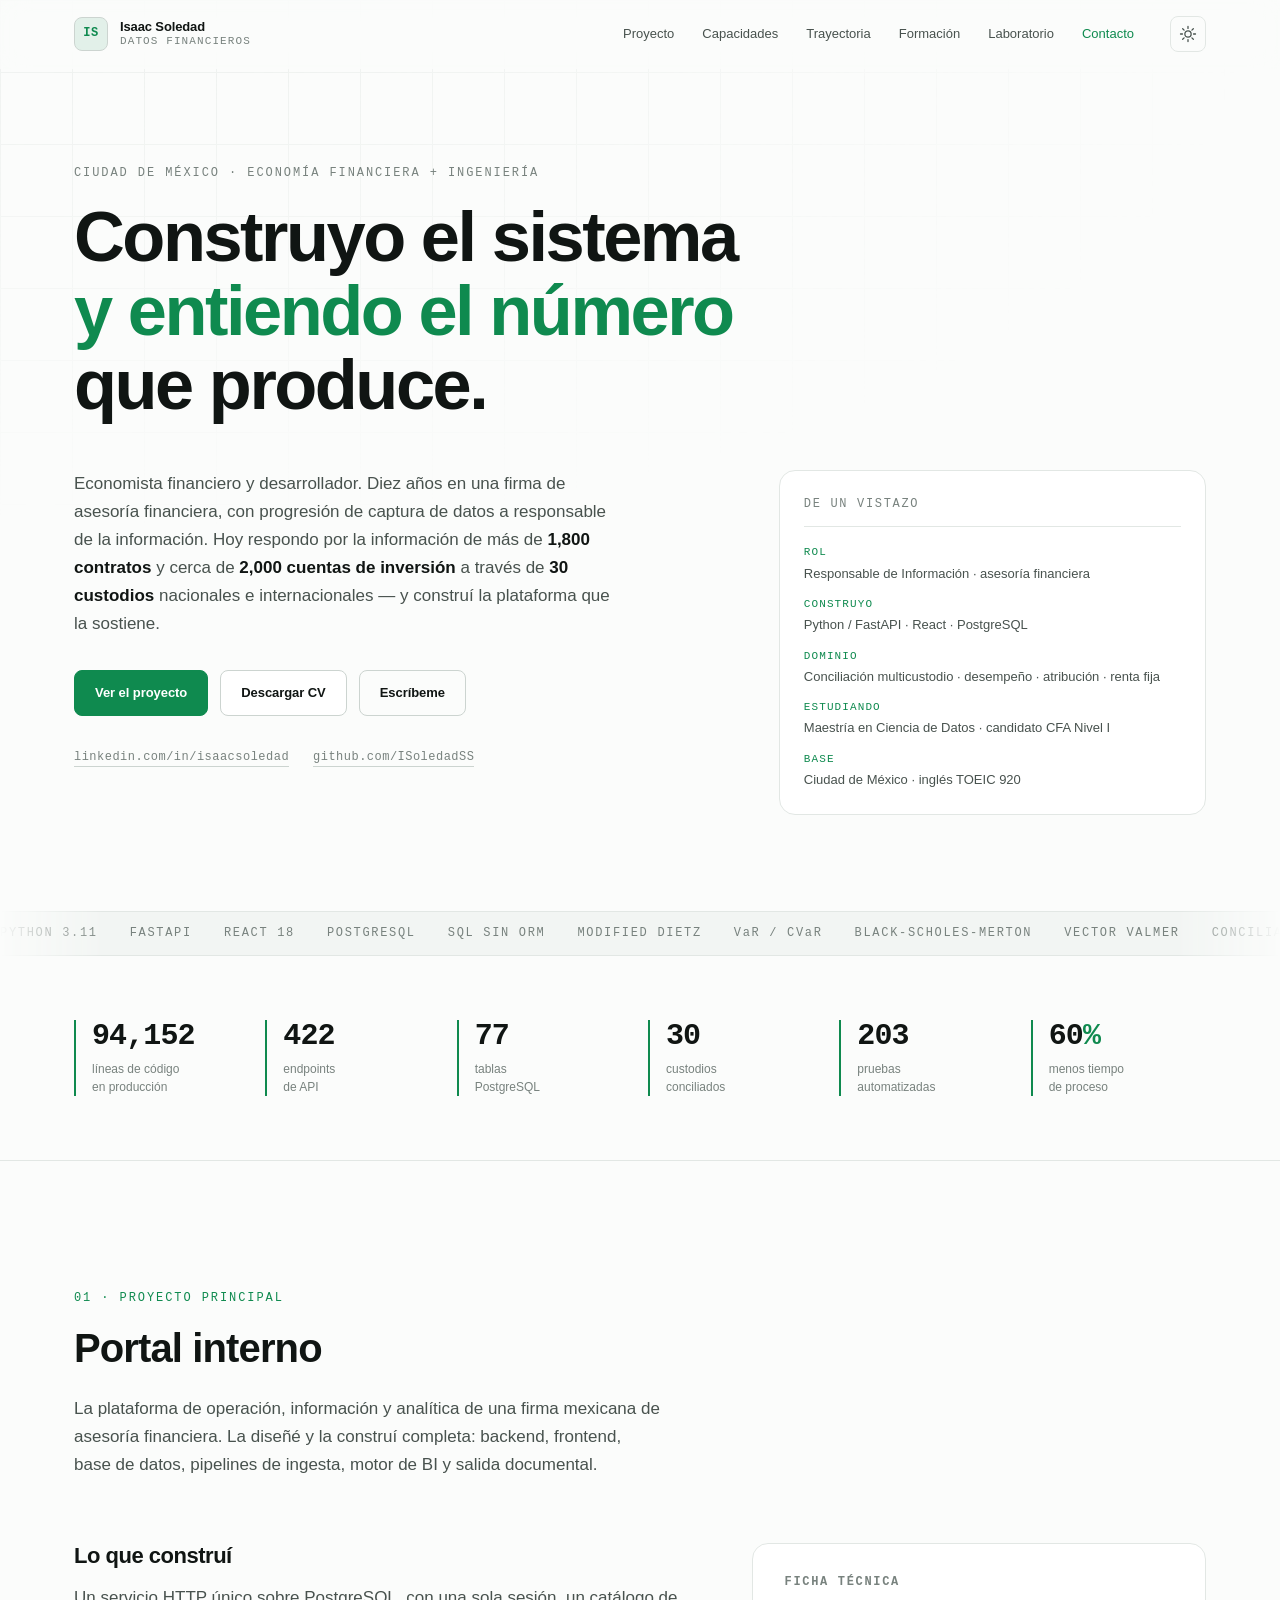
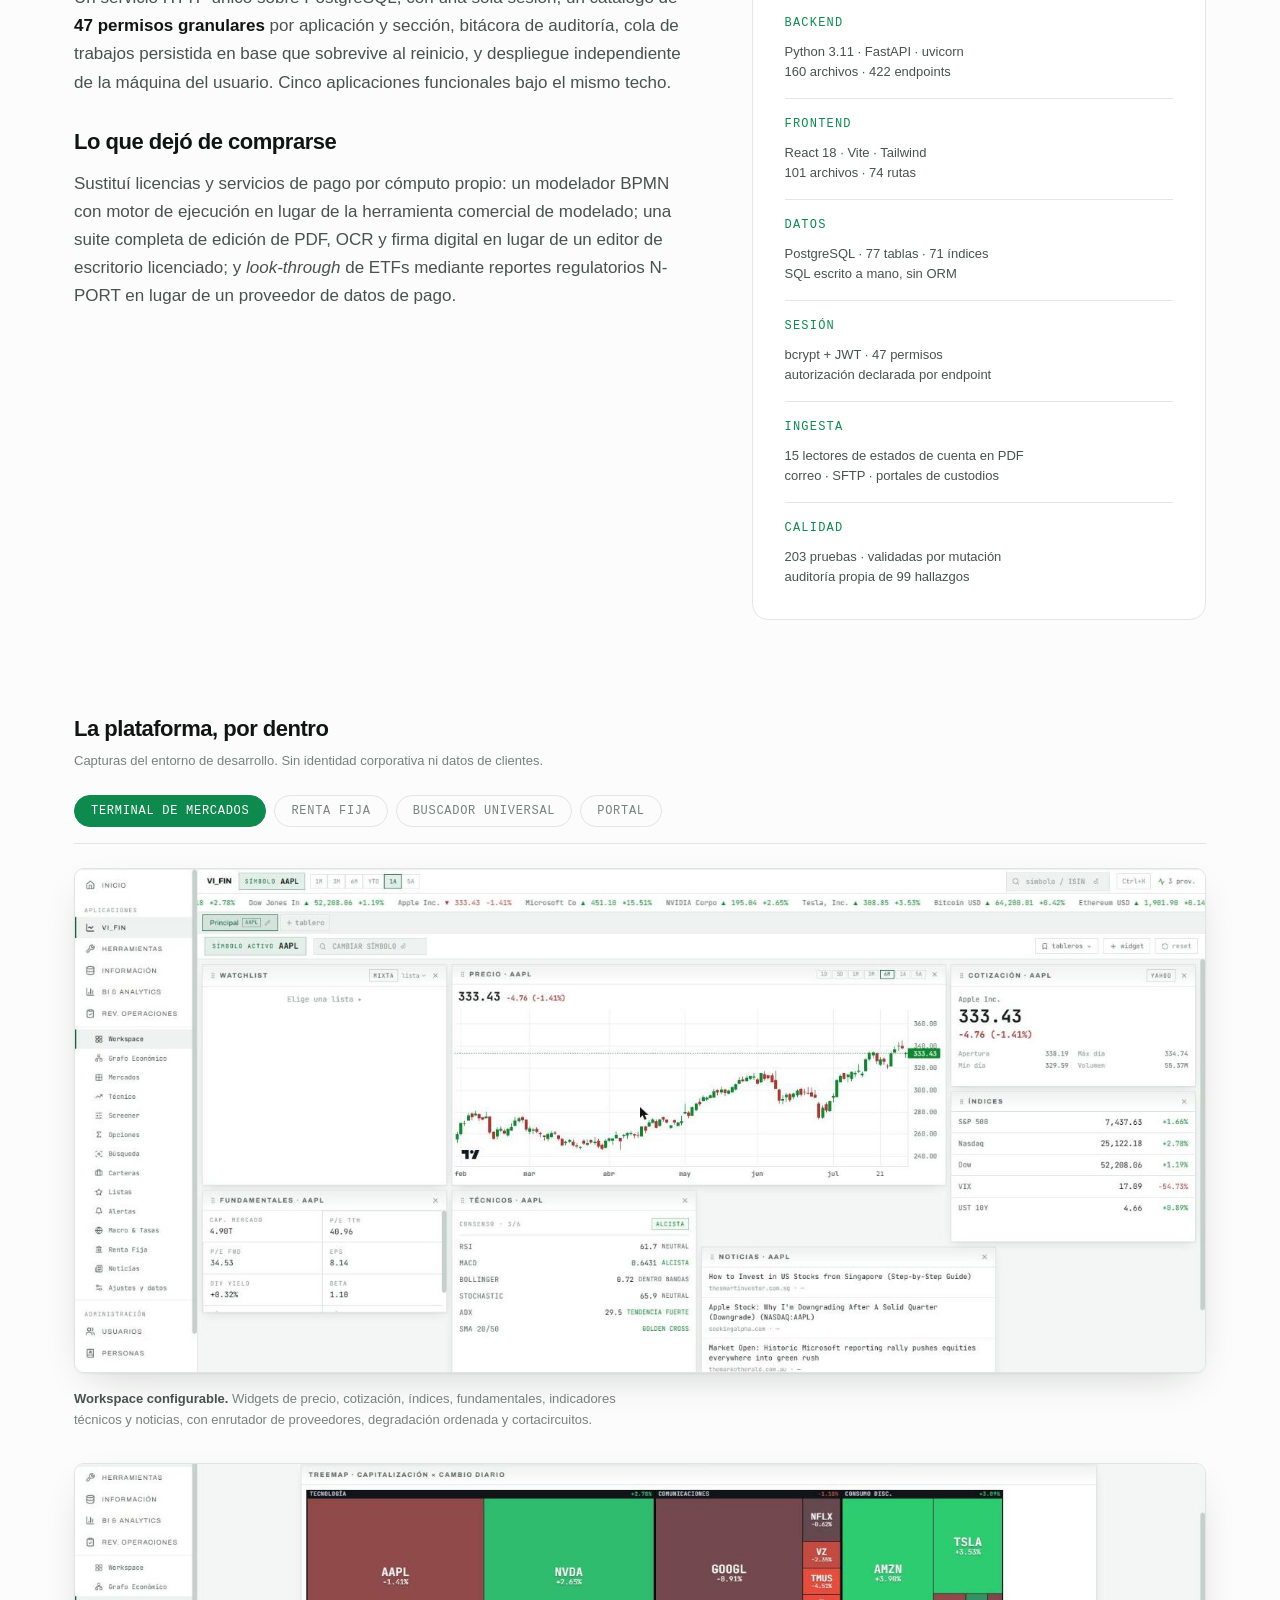
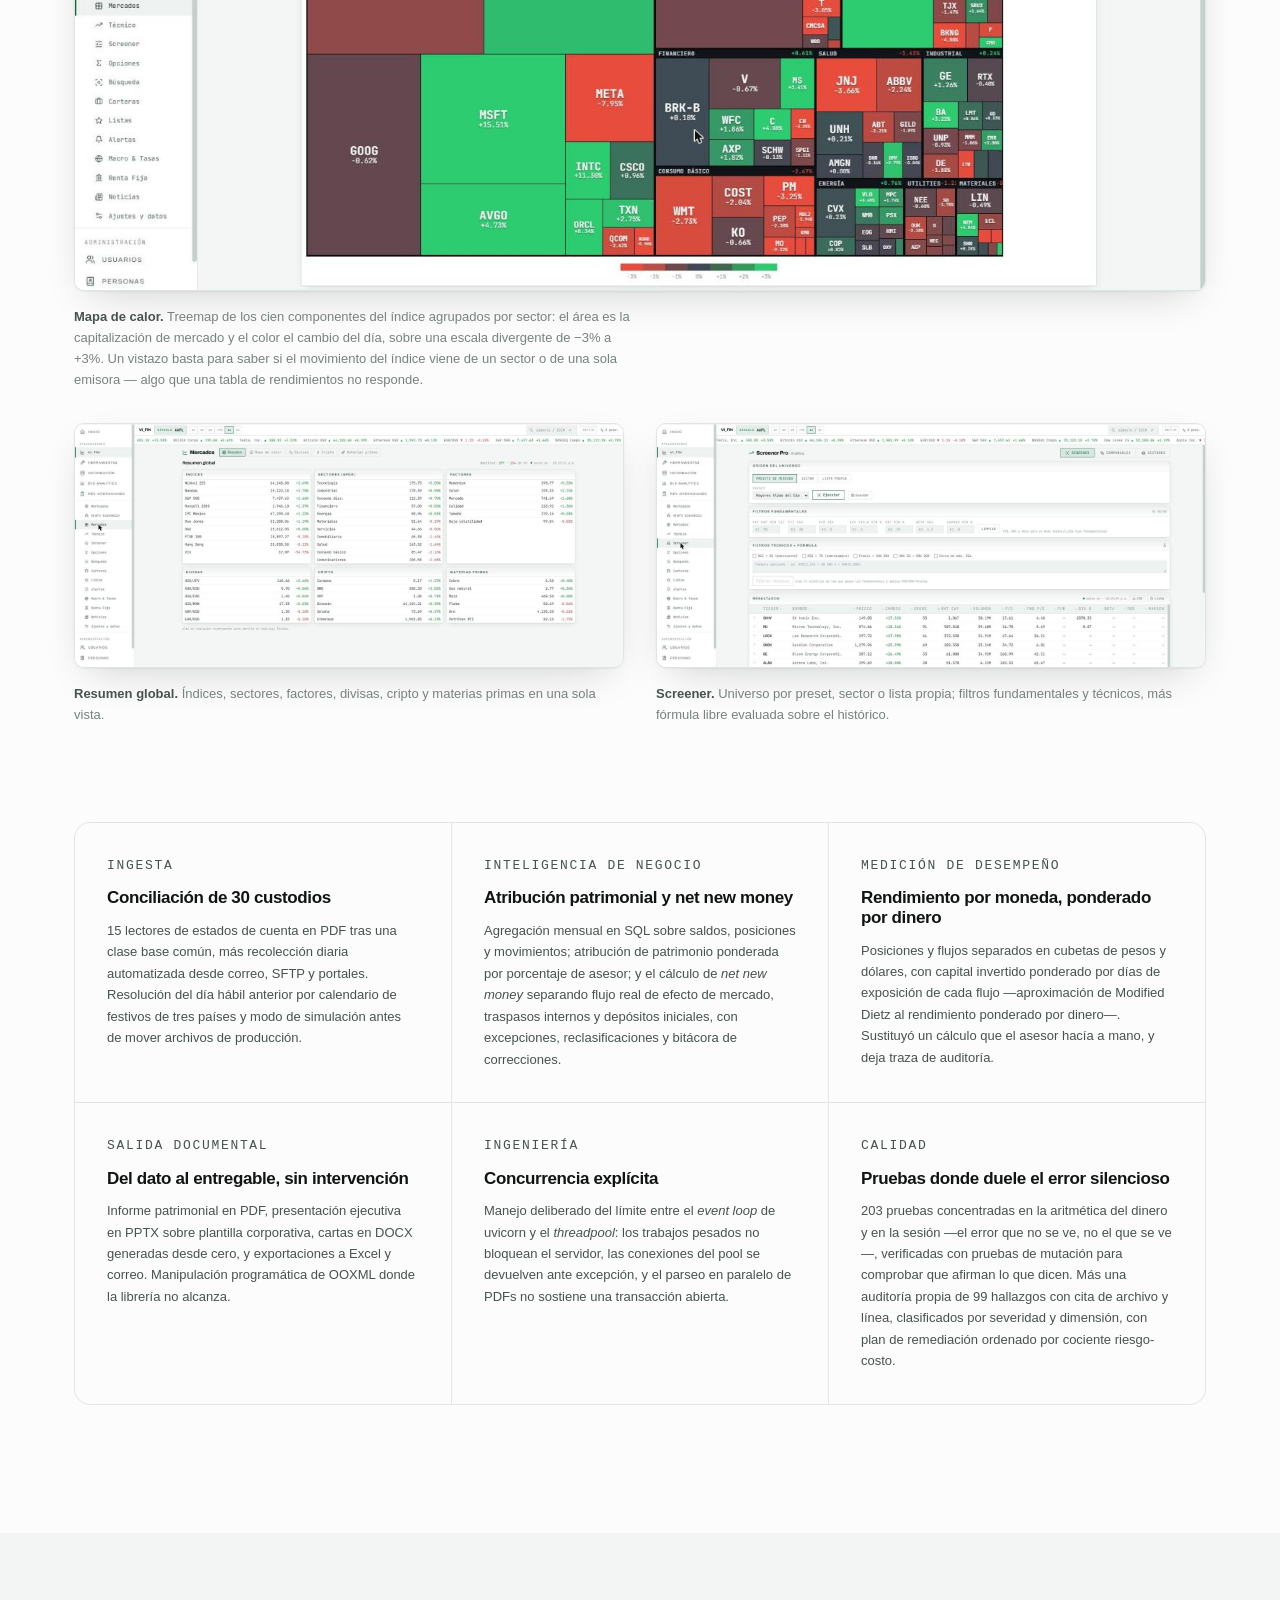
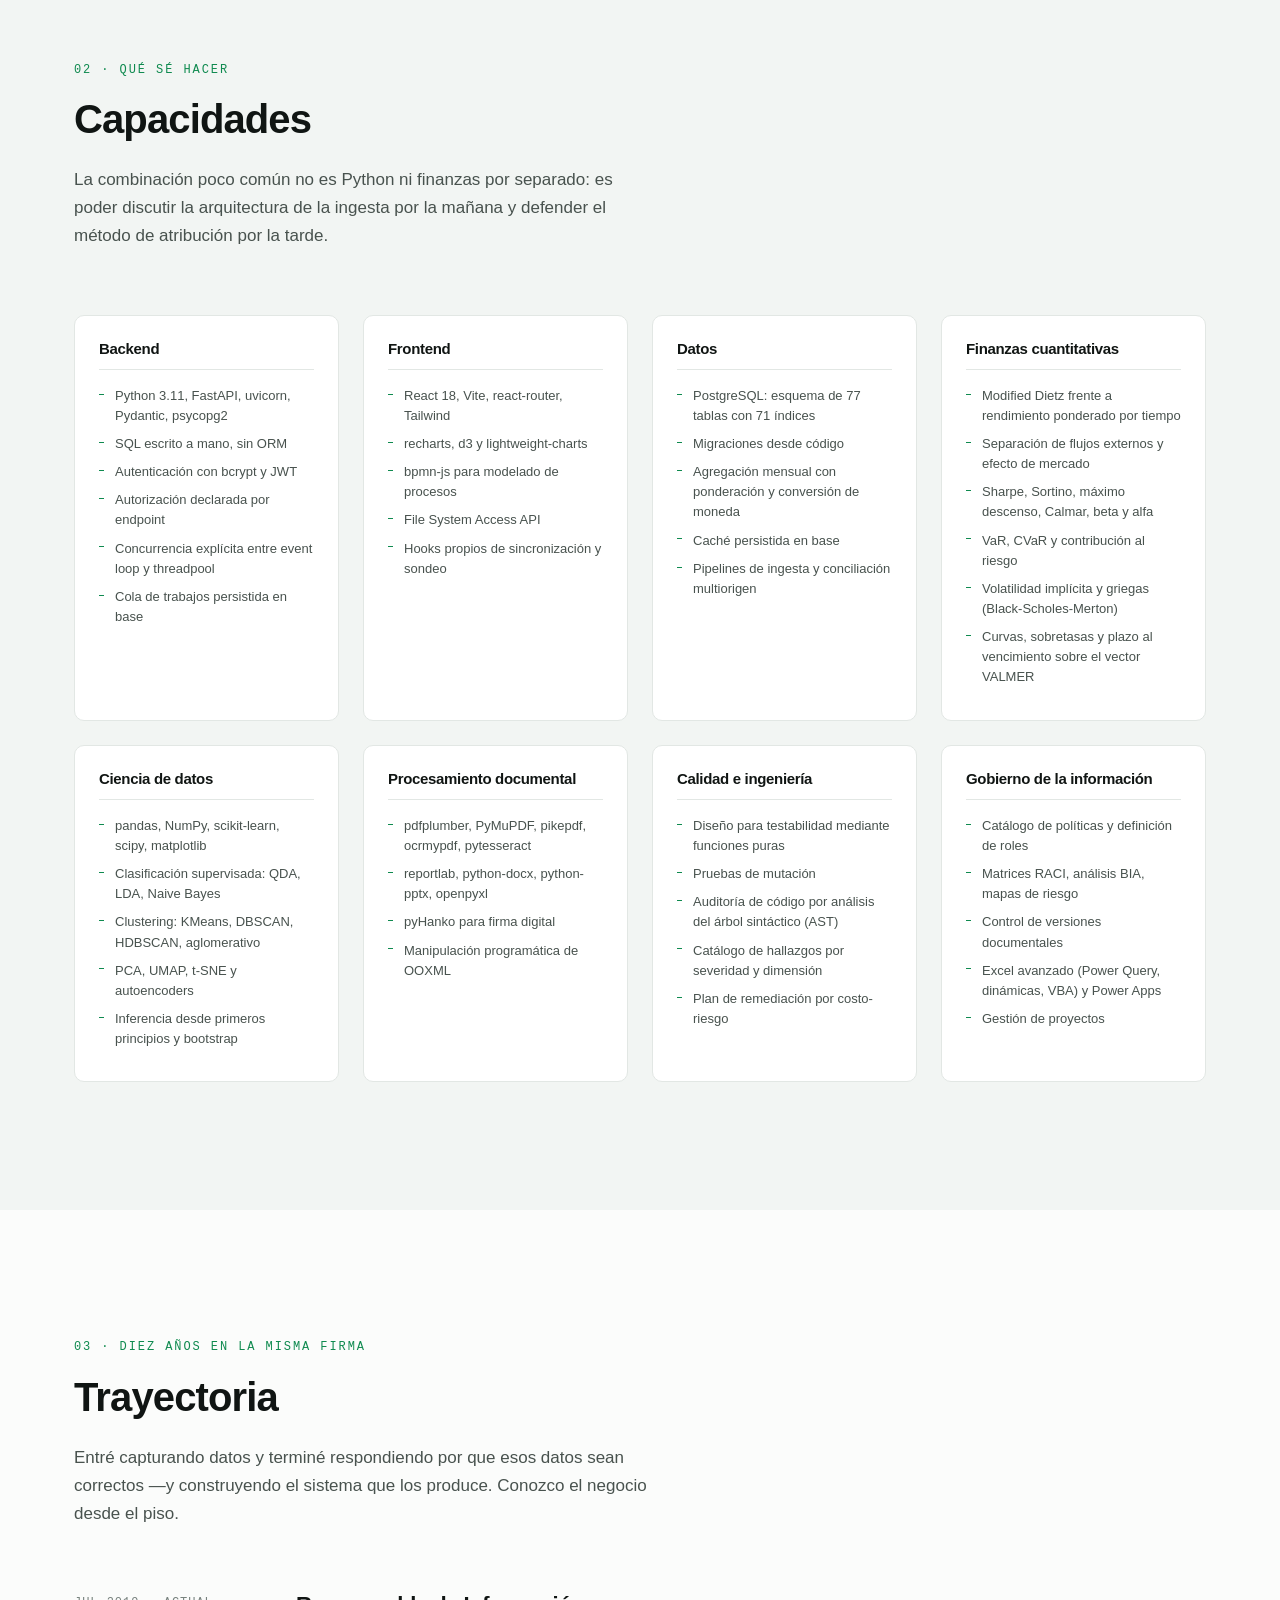
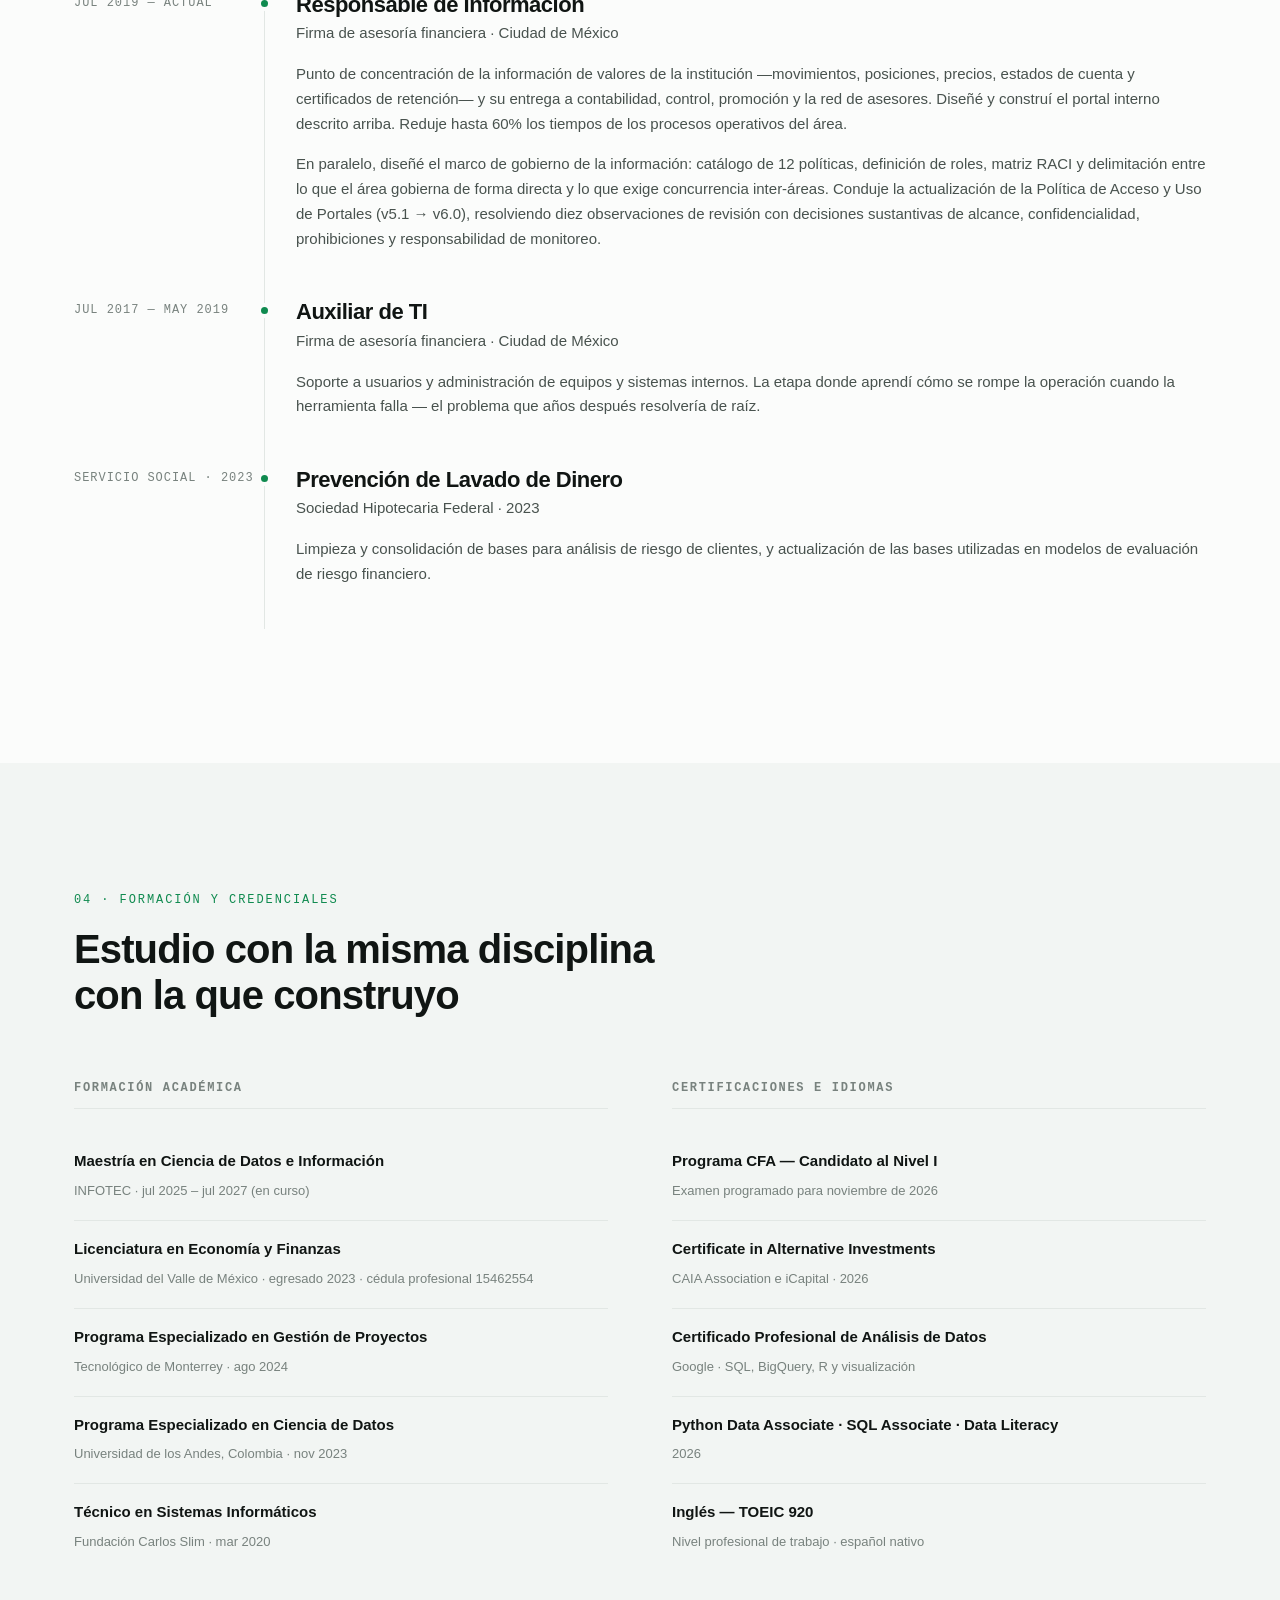
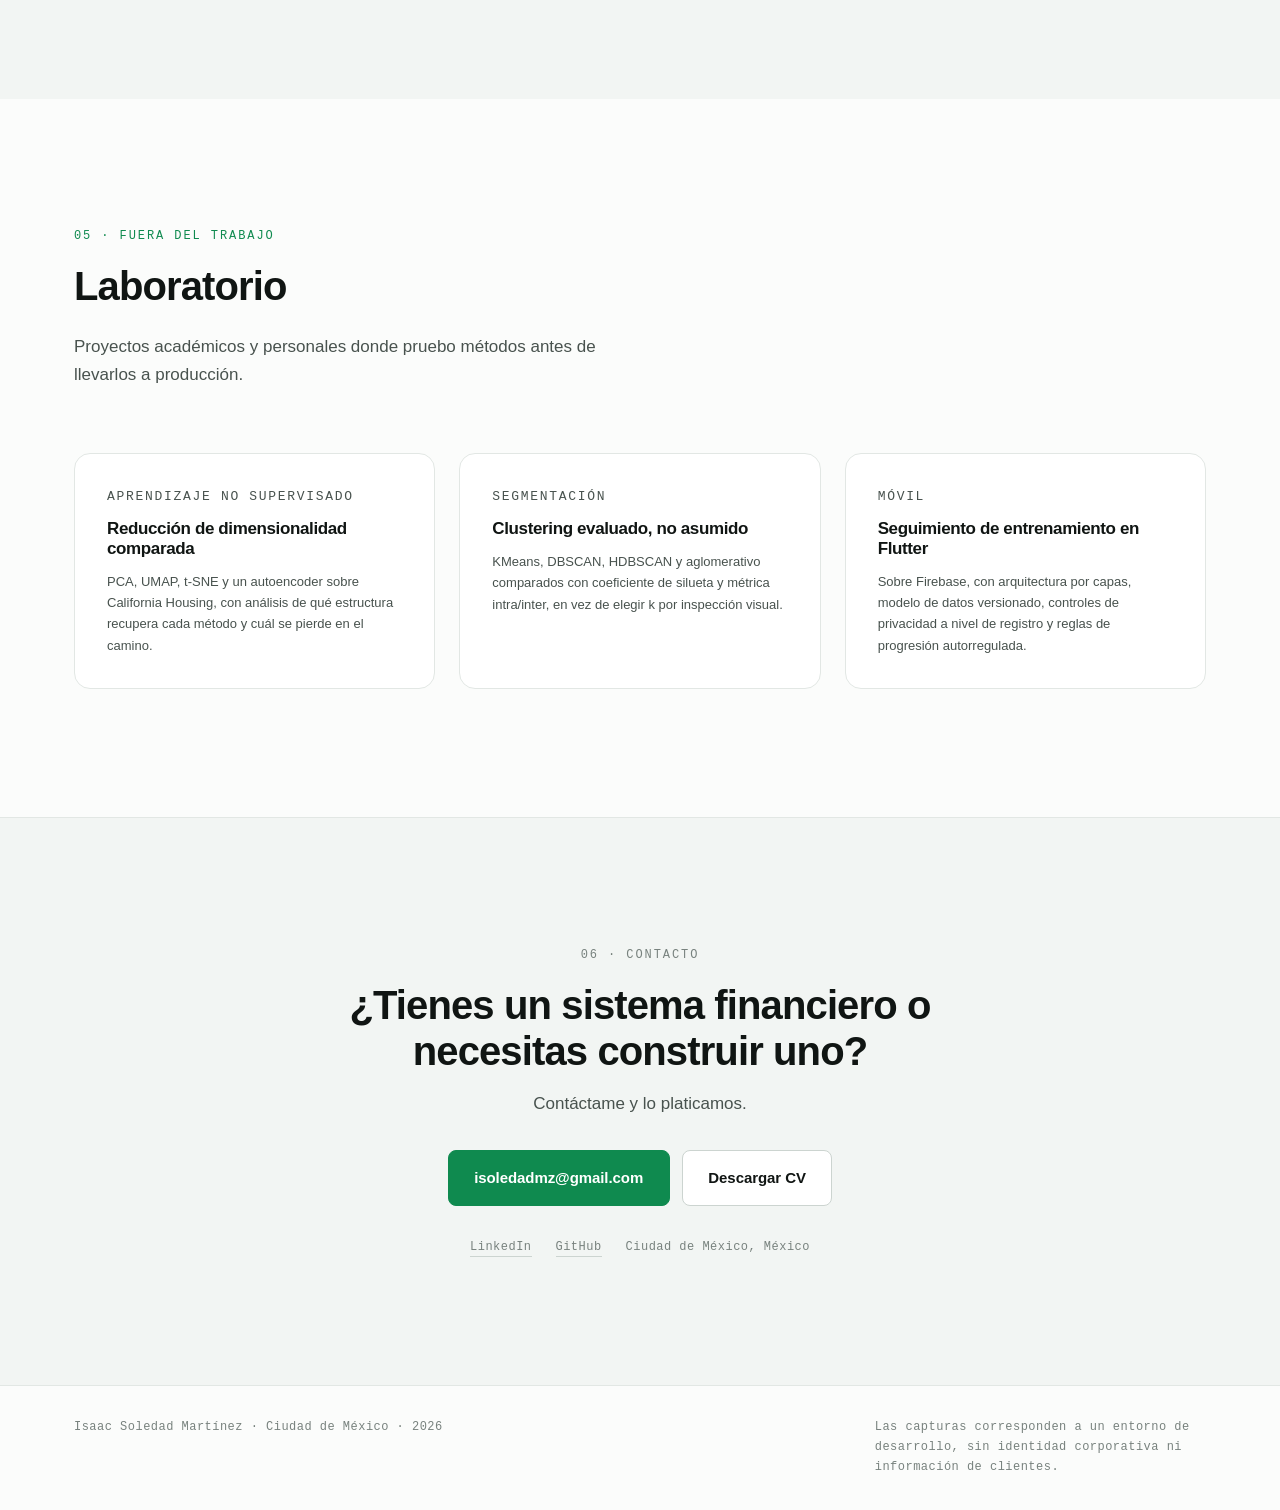
==== index.html @ e037a4e6 "Reescribe la llamada de contacto" ====
<!DOCTYPE html>
<html lang="es">
<head>
<meta charset="utf-8">
<meta name="viewport" content="width=device-width, initial-scale=1">
<title>Isaac Soledad Martínez — Plataformas de datos financieros</title>
<meta name="description" content="Economista financiero y desarrollador. Diseño y construyo plataformas internas de operación, información y analítica para asesoría financiera: Python/FastAPI, React y PostgreSQL.">
<meta name="author" content="Isaac Soledad Martínez">
<meta name="theme-color" content="#0b0d0c">

<meta property="og:type" content="profile">
<meta property="og:title" content="Isaac Soledad Martínez — Plataformas de datos financieros">
<meta property="og:description" content="Diez años en una firma de asesoría financiera. Construí la plataforma interna que soporta su operación, su información y su analítica.">
<meta property="og:locale" content="es_MX">

<link rel="icon" href="assets/favicon.svg" type="image/svg+xml">
<link rel="stylesheet" href="css/tokens.css">
<link rel="stylesheet" href="css/base.css">
<link rel="stylesheet" href="css/components.css">
</head>
<body>

<a class="skip" href="#contenido">Saltar al contenido</a>

<header class="topbar" id="topbar">
  <div class="wrap topbar__in">
    <a class="brand" href="#inicio" aria-label="Inicio">
      <span class="brand__mark" aria-hidden="true">IS</span>
      <span class="brand__txt">Isaac Soledad<span class="brand__sub">Datos financieros</span></span>
    </a>

    <nav class="nav" id="nav" aria-label="Secciones">
      <a href="#proyecto">Proyecto</a>
      <a href="#capacidades">Capacidades</a>
      <a href="#trayectoria">Trayectoria</a>
      <a href="#formacion">Formación</a>
      <a href="#laboratorio">Laboratorio</a>
      <a href="#contacto">Contacto</a>
    </nav>

    <div class="topbar__act">
      <button class="iconbtn" id="theme" type="button" aria-label="Cambiar tema" title="Cambiar tema">
        <svg viewBox="0 0 24 24" aria-hidden="true" width="18" height="18"><path class="i-moon" d="M20 14.5A8.5 8.5 0 0 1 9.5 4a8.5 8.5 0 1 0 10.5 10.5z"/><g class="i-sun"><circle cx="12" cy="12" r="4.2"/><path d="M12 2v2.6M12 19.4V22M2 12h2.6M19.4 12H22M4.9 4.9l1.9 1.9M17.2 17.2l1.9 1.9M19.1 4.9l-1.9 1.9M6.8 17.2l-1.9 1.9"/></g></svg>
      </button>
      <button class="iconbtn burger" id="burger" type="button" aria-label="Menú" aria-expanded="false" aria-controls="nav">
        <span></span><span></span><span></span>
      </button>
    </div>
  </div>
  <div class="topbar__rule" id="progress"></div>
</header>

<main id="contenido">

<!-- ══════════════════════════ HERO ══════════════════════════ -->
<section class="hero" id="inicio">
  <div class="hero__grid" aria-hidden="true"></div>
  <div class="wrap hero__in">
    <p class="eyebrow reveal">Ciudad de México · Economía financiera + ingeniería</p>

    <h1 class="hero__h1 reveal">
      Construyo el sistema<br>
      <em>y entiendo el número</em><br>
      que produce.
    </h1>

    <div class="hero__cols">
      <div>
        <p class="hero__lead reveal">
          Economista financiero y desarrollador. Diez años en una firma de asesoría financiera, con
          progresión de captura de datos a responsable de la información. Hoy respondo por la información de
          más de <strong>1,800 contratos</strong> y cerca de <strong>2,000 cuentas de inversión</strong>
          a través de <strong>30 custodios</strong> nacionales e internacionales — y construí la plataforma
          que la sostiene.
        </p>

        <div class="hero__cta reveal">
          <a class="btn btn--primary" href="#proyecto">Ver el proyecto</a>
          <a class="btn" href="assets/cv/CV_Isaac_Soledad_Martinez.docx" download>Descargar CV</a>
          <a class="btn btn--ghost" href="mailto:isoledadmz@gmail.com">Escríbeme</a>
        </div>

        <ul class="hero__links reveal">
          <li><a href="https://linkedin.com/in/isaacsoledad" target="_blank" rel="noopener">linkedin.com/in/isaacsoledad</a></li>
          <li><a href="https://github.com/ISoledadSS" target="_blank" rel="noopener">github.com/ISoledadSS</a></li>
        </ul>
      </div>

      <aside class="hero__card reveal">
        <p class="hero__card-t">De un vistazo</p>
        <dl>
          <div><dt>Rol</dt><dd>Responsable de Información · asesoría financiera</dd></div>
          <div><dt>Construyo</dt><dd>Python / FastAPI · React · PostgreSQL</dd></div>
          <div><dt>Dominio</dt><dd>Conciliación multicustodio · desempeño · atribución · renta fija</dd></div>
          <div><dt>Estudiando</dt><dd>Maestría en Ciencia de Datos · candidato CFA Nivel I</dd></div>
          <div><dt>Base</dt><dd>Ciudad de México · inglés TOEIC 920</dd></div>
        </dl>
      </aside>
    </div>
  </div>

  <div class="ticker" aria-hidden="true">
    <div class="ticker__track">
      <span>PYTHON 3.11</span><span>FASTAPI</span><span>REACT 18</span><span>POSTGRESQL</span>
      <span>SQL SIN ORM</span><span>MODIFIED DIETZ</span><span>VaR / CVaR</span><span>BLACK-SCHOLES-MERTON</span>
      <span>VECTOR VALMER</span><span>CONCILIACIÓN MULTICUSTODIO</span><span>NET NEW MONEY</span>
      <span>BPMN 2.0</span><span>OCR + FIRMA DIGITAL</span><span>PRUEBAS DE MUTACIÓN</span>
      <span>PYTHON 3.11</span><span>FASTAPI</span><span>REACT 18</span><span>POSTGRESQL</span>
      <span>SQL SIN ORM</span><span>MODIFIED DIETZ</span><span>VaR / CVaR</span><span>BLACK-SCHOLES-MERTON</span>
      <span>VECTOR VALMER</span><span>CONCILIACIÓN MULTICUSTODIO</span><span>NET NEW MONEY</span>
      <span>BPMN 2.0</span><span>OCR + FIRMA DIGITAL</span><span>PRUEBAS DE MUTACIÓN</span>
    </div>
  </div>
</section>

<!-- ══════════════════════════ CIFRAS ══════════════════════════ -->
<section class="band" aria-label="Cifras de la plataforma">
  <div class="wrap">
    <ul class="stats">
      <li class="reveal"><b data-count="94152">94,152</b><span>líneas de código<br>en producción</span></li>
      <li class="reveal"><b data-count="422">422</b><span>endpoints<br>de API</span></li>
      <li class="reveal"><b data-count="77">77</b><span>tablas<br>PostgreSQL</span></li>
      <li class="reveal"><b data-count="30">30</b><span>custodios<br>conciliados</span></li>
      <li class="reveal"><b data-count="203">203</b><span>pruebas<br>automatizadas</span></li>
      <li class="reveal"><b>60<i>%</i></b><span>menos tiempo<br>de proceso</span></li>
    </ul>
  </div>
</section>

<!-- ══════════════════════════ PROYECTO ══════════════════════════ -->
<section class="sec" id="proyecto">
  <div class="wrap">

    <header class="sechead reveal">
      <p class="sechead__k">01 · Proyecto principal</p>
      <h2 class="sechead__h">Portal interno</h2>
      <p class="sechead__d">
        La plataforma de operación, información y analítica de una firma mexicana de asesoría
        financiera. La diseñé y la construí completa: backend, frontend, base de datos, pipelines
        de ingesta, motor de BI y salida documental.
      </p>
    </header>

    <div class="cols reveal">
      <article class="prose">
        <h3>Lo que construí</h3>
        <p>
          Un servicio HTTP único sobre PostgreSQL, con una sola sesión, un catálogo de
          <strong>47 permisos granulares</strong> por aplicación y sección, bitácora de auditoría,
          cola de trabajos persistida en base que sobrevive al reinicio, y despliegue independiente
          de la máquina del usuario. Cinco aplicaciones funcionales bajo el mismo techo.
        </p>

        <h3>Lo que dejó de comprarse</h3>
        <p>
          Sustituí licencias y servicios de pago por cómputo propio: un modelador BPMN con motor de
          ejecución en lugar de la herramienta comercial de modelado; una suite completa de edición
          de PDF, OCR y firma digital en lugar de un editor de escritorio licenciado; y
          <em>look-through</em> de ETFs mediante reportes regulatorios N-PORT en lugar de un
          proveedor de datos de pago.
        </p>
      </article>

      <aside class="specs">
        <h3 class="specs__t">Ficha técnica</h3>
        <dl>
          <div><dt>Backend</dt><dd>Python 3.11 · FastAPI · uvicorn<br>160 archivos · 422 endpoints</dd></div>
          <div><dt>Frontend</dt><dd>React 18 · Vite · Tailwind<br>101 archivos · 74 rutas</dd></div>
          <div><dt>Datos</dt><dd>PostgreSQL · 77 tablas · 71 índices<br>SQL escrito a mano, sin ORM</dd></div>
          <div><dt>Sesión</dt><dd>bcrypt + JWT · 47 permisos<br>autorización declarada por endpoint</dd></div>
          <div><dt>Ingesta</dt><dd>15 lectores de estados de cuenta en PDF<br>correo · SFTP · portales de custodios</dd></div>
          <div><dt>Calidad</dt><dd>203 pruebas · validadas por mutación<br>auditoría propia de 99 hallazgos</dd></div>
        </dl>
      </aside>
    </div>

    <!-- Galería -->
    <div class="gal reveal" id="galeria">
      <div class="gal__head">
        <h3>La plataforma, por dentro</h3>
        <p class="gal__note">Capturas del entorno de desarrollo. Sin identidad corporativa ni datos de clientes.</p>
      </div>

      <div class="gal__tabs" role="tablist" aria-label="Módulos">
        <button role="tab" class="is-on" data-tab="terminal" aria-selected="true">Terminal de mercados</button>
        <button role="tab" data-tab="rf" aria-selected="false">Renta fija</button>
        <button role="tab" data-tab="buscador" aria-selected="false">Buscador universal</button>
        <button role="tab" data-tab="portal" aria-selected="false">Portal</button>
      </div>

      <div class="gal__panels">
        <div class="gal__panel is-on" data-panel="terminal">
          <figure class="shot" data-full="assets/img/portal-terminal-workspace.png">
            <img src="assets/img/portal-terminal-workspace.png" alt="Espacio de trabajo de la terminal: gráfico de precio, cotización, índices, fundamentales, técnicos y noticias." loading="lazy" width="1568" height="698">
            <figcaption><b>Workspace configurable.</b> Widgets de precio, cotización, índices, fundamentales, indicadores técnicos y noticias, con enrutador de proveedores, degradación ordenada y cortacircuitos.</figcaption>
          </figure>
          <figure class="shot" data-full="assets/img/portal-mercados-mapacalor.png">
            <img src="assets/img/portal-mercados-mapacalor.png" alt="Mapa de calor del mercado: treemap de los componentes del S&P agrupados por sector, con área proporcional a la capitalización y color según el cambio diario." loading="lazy" width="1568" height="592">
            <figcaption><b>Mapa de calor.</b> Treemap de los cien componentes del índice agrupados por sector: el área es la capitalización de mercado y el color el cambio del día, sobre una escala divergente de −3% a +3%. Un vistazo basta para saber si el movimiento del índice viene de un sector o de una sola emisora — algo que una tabla de rendimientos no responde.</figcaption>
          </figure>
          <div class="shot-row">
            <figure class="shot" data-full="assets/img/portal-mercados-resumen.png">
              <img src="assets/img/portal-mercados-resumen.png" alt="Resumen global de mercados: índices, sectores, factores, divisas, cripto y materias primas." loading="lazy" width="1568" height="698">
              <figcaption><b>Resumen global.</b> Índices, sectores, factores, divisas, cripto y materias primas en una sola vista.</figcaption>
            </figure>
            <figure class="shot" data-full="assets/img/portal-screener.png">
              <img src="assets/img/portal-screener.png" alt="Screener con filtros fundamentales, filtros técnicos y fórmula libre sobre el universo de mercado." loading="lazy" width="1568" height="698">
              <figcaption><b>Screener.</b> Universo por preset, sector o lista propia; filtros fundamentales y técnicos, más fórmula libre evaluada sobre el histórico.</figcaption>
            </figure>
          </div>
        </div>

        <div class="gal__panel" data-panel="rf">
          <figure class="shot" data-full="assets/img/portal-rentafija-resumen.png">
            <img src="assets/img/portal-rentafija-resumen.png" alt="Tablero de renta fija con nodos de CETES, bonos M, udibonos, pendientes de curva, movimientos y vencimientos." loading="lazy" width="1568" height="698">
            <figcaption><b>Vector analítico VALMER.</b> Ingesta diaria de alrededor de 35,000 instrumentos por 76 columnas. Nodos de curva, pendientes, <em>breakevens</em> de inflación, movimientos del día y vencimientos próximos.</figcaption>
          </figure>
          <div class="shot-row">
            <figure class="shot" data-full="assets/img/portal-rentafija-curvas.png">
              <img src="assets/img/portal-rentafija-curvas.png" alt="Curvas nominal y real por plazo, y sobretasas de bonos flotantes." loading="lazy" width="1568" height="698">
              <figcaption><b>Curvas.</b> Nominal y real por plazo, comparadas contra otra fecha del vector, más la curva de sobretasas de flotantes.</figcaption>
            </figure>
            <figure class="shot" data-full="assets/img/portal-rentafija-sobretasas.png">
              <img src="assets/img/portal-rentafija-sobretasas.png" alt="Dispersión de sobretasa contra duración por familia, y estadística por índice de referencia." loading="lazy" width="1568" height="698">
              <figcaption><b>Sobretasas.</b> Dispersión contra duración por familia y estadística por índice de referencia, con ponderación por monto en circulación.</figcaption>
            </figure>
          </div>
        </div>

        <div class="gal__panel" data-panel="buscador">
          <figure class="shot" data-full="assets/img/portal-buscador-resolucion.png">
            <img src="assets/img/portal-buscador-resolucion.png" alt="Buscador universal: resolución de un ticker a ISIN, CUSIP, FIGI, mercado y tipo de instrumento, con cotización y gráfico de precio." loading="lazy" width="1568" height="698">
            <figcaption><b>Un solo campo para todo el universo.</b> Acepta ISIN, CUSIP, SEDOL, FIGI, ticker o nombre —global o del vector de renta fija mexicano— y resuelve la identidad del instrumento antes de traer nada más. En el ejemplo, un ETF listado en Londres: el ticker <code>ISAC.L</code> se resuelve al ISIN irlandés, al mercado y al tipo. Resolver identidad primero es lo que evita el error clásico de conciliar dos series que parecen el mismo papel y no lo son.</figcaption>
          </figure>
          <div class="shot-row">
            <figure class="shot" data-full="assets/img/portal-buscador-metricas.png">
              <img src="assets/img/portal-buscador-metricas.png" alt="Métricas del instrumento y radar de exposición a factores de riesgo: equity, liquidez, crédito, volatilidad, calidad y crecimiento." loading="lazy" width="1399" height="506">
              <figcaption><b>Datos y factores.</b> Rango del día y de 52 semanas, volumen, capitalización, beta y múltiplos, más la exposición del instrumento a seis factores de riesgo. Los campos que la fuente no cubre se muestran vacíos en vez de rellenarse con ceros — un cero es un dato, y un dato falso contamina todo lo que se calcule con él.</figcaption>
            </figure>
            <figure class="shot" data-full="assets/img/portal-buscador-lookthrough.png">
              <img src="assets/img/portal-buscador-lookthrough.png" alt="Composición look-through del ETF: distribución por sector y por divisa, y tabla de constituyentes con su peso." loading="lazy" width="1568" height="565">
              <figcaption><b>Composición <em>look-through</em>.</b> El ETF se expande a sus constituyentes reales con su peso, sector y divisa, en lugar de contarlo como una sola posición. Es lo que permite ver la exposición verdadera de una cartera —y es la capacidad que antes se compraba a un proveedor de datos.</figcaption>
            </figure>
          </div>
        </div>

        <div class="gal__panel" data-panel="portal">
          <figure class="shot" data-full="assets/img/portal-inicio.png">
            <img src="assets/img/portal-inicio.png" alt="Pantalla de inicio del portal con las cinco aplicaciones internas y el menú de administración." loading="lazy" width="1568" height="698">
            <figcaption><b>Punto de acceso unificado.</b> Cinco aplicaciones nativas bajo una sola sesión: terminal financiera, herramientas operativas, información, BI &amp; analytics y revisión de operaciones. El menú se dibuja desde el catálogo de permisos del usuario.</figcaption>
          </figure>
        </div>
      </div>
    </div>

    <!-- Capacidades del proyecto -->
    <div class="feats">
      <article class="feat reveal">
        <p class="feat__k">Ingesta</p>
        <h3>Conciliación de 30 custodios</h3>
        <p>
          15 lectores de estados de cuenta en PDF tras una clase base común, más recolección diaria
          automatizada desde correo, SFTP y portales. Resolución del día hábil anterior por calendario
          de festivos de tres países y modo de simulación antes de mover archivos de producción.
        </p>
      </article>

      <article class="feat reveal">
        <p class="feat__k">Inteligencia de negocio</p>
        <h3>Atribución patrimonial y net new money</h3>
        <p>
          Agregación mensual en SQL sobre saldos, posiciones y movimientos; atribución de patrimonio
          ponderada por porcentaje de asesor; y el cálculo de <em>net new money</em> separando flujo
          real de efecto de mercado, traspasos internos y depósitos iniciales, con excepciones,
          reclasificaciones y bitácora de correcciones.
        </p>
      </article>

      <article class="feat reveal">
        <p class="feat__k">Medición de desempeño</p>
        <h3>Rendimiento por moneda, ponderado por dinero</h3>
        <p>
          Posiciones y flujos separados en cubetas de pesos y dólares, con capital invertido ponderado
          por días de exposición de cada flujo —aproximación de Modified Dietz al rendimiento ponderado
          por dinero—. Sustituyó un cálculo que el asesor hacía a mano, y deja traza de auditoría.
        </p>
      </article>

      <article class="feat reveal">
        <p class="feat__k">Salida documental</p>
        <h3>Del dato al entregable, sin intervención</h3>
        <p>
          Informe patrimonial en PDF, presentación ejecutiva en PPTX sobre plantilla corporativa,
          cartas en DOCX generadas desde cero, y exportaciones a Excel y correo. Manipulación
          programática de OOXML donde la librería no alcanza.
        </p>
      </article>

      <article class="feat reveal">
        <p class="feat__k">Ingeniería</p>
        <h3>Concurrencia explícita</h3>
        <p>
          Manejo deliberado del límite entre el <em>event loop</em> de uvicorn y el <em>threadpool</em>:
          los trabajos pesados no bloquean el servidor, las conexiones del pool se devuelven ante
          excepción, y el parseo en paralelo de PDFs no sostiene una transacción abierta.
        </p>
      </article>

      <article class="feat reveal">
        <p class="feat__k">Calidad</p>
        <h3>Pruebas donde duele el error silencioso</h3>
        <p>
          203 pruebas concentradas en la aritmética del dinero y en la sesión —el error que no se ve,
          no el que se ve—, verificadas con pruebas de mutación para comprobar que afirman lo que dicen.
          Más una auditoría propia de 99 hallazgos con cita de archivo y línea, clasificados por
          severidad y dimensión, con plan de remediación ordenado por cociente riesgo-costo.
        </p>
      </article>
    </div>

  </div>
</section>

<!-- ══════════════════════════ CAPACIDADES ══════════════════════════ -->
<section class="sec sec--alt" id="capacidades">
  <div class="wrap">
    <header class="sechead reveal">
      <p class="sechead__k">02 · Qué sé hacer</p>
      <h2 class="sechead__h">Capacidades</h2>
      <p class="sechead__d">
        La combinación poco común no es Python ni finanzas por separado: es poder discutir la
        arquitectura de la ingesta por la mañana y defender el método de atribución por la tarde.
      </p>
    </header>

    <div class="skills">
      <article class="skill reveal">
        <h3>Backend</h3>
        <ul>
          <li>Python 3.11, FastAPI, uvicorn, Pydantic, psycopg2</li>
          <li>SQL escrito a mano, sin ORM</li>
          <li>Autenticación con bcrypt y JWT</li>
          <li>Autorización declarada por endpoint</li>
          <li>Concurrencia explícita entre event loop y threadpool</li>
          <li>Cola de trabajos persistida en base</li>
        </ul>
      </article>

      <article class="skill reveal">
        <h3>Frontend</h3>
        <ul>
          <li>React 18, Vite, react-router, Tailwind</li>
          <li>recharts, d3 y lightweight-charts</li>
          <li>bpmn-js para modelado de procesos</li>
          <li>File System Access API</li>
          <li>Hooks propios de sincronización y sondeo</li>
        </ul>
      </article>

      <article class="skill reveal">
        <h3>Datos</h3>
        <ul>
          <li>PostgreSQL: esquema de 77 tablas con 71 índices</li>
          <li>Migraciones desde código</li>
          <li>Agregación mensual con ponderación y conversión de moneda</li>
          <li>Caché persistida en base</li>
          <li>Pipelines de ingesta y conciliación multiorigen</li>
        </ul>
      </article>

      <article class="skill reveal">
        <h3>Finanzas cuantitativas</h3>
        <ul>
          <li>Modified Dietz frente a rendimiento ponderado por tiempo</li>
          <li>Separación de flujos externos y efecto de mercado</li>
          <li>Sharpe, Sortino, máximo descenso, Calmar, beta y alfa</li>
          <li>VaR, CVaR y contribución al riesgo</li>
          <li>Volatilidad implícita y griegas (Black-Scholes-Merton)</li>
          <li>Curvas, sobretasas y plazo al vencimiento sobre el vector VALMER</li>
        </ul>
      </article>

      <article class="skill reveal">
        <h3>Ciencia de datos</h3>
        <ul>
          <li>pandas, NumPy, scikit-learn, scipy, matplotlib</li>
          <li>Clasificación supervisada: QDA, LDA, Naive Bayes</li>
          <li>Clustering: KMeans, DBSCAN, HDBSCAN, aglomerativo</li>
          <li>PCA, UMAP, t-SNE y autoencoders</li>
          <li>Inferencia desde primeros principios y bootstrap</li>
        </ul>
      </article>

      <article class="skill reveal">
        <h3>Procesamiento documental</h3>
        <ul>
          <li>pdfplumber, PyMuPDF, pikepdf, ocrmypdf, pytesseract</li>
          <li>reportlab, python-docx, python-pptx, openpyxl</li>
          <li>pyHanko para firma digital</li>
          <li>Manipulación programática de OOXML</li>
        </ul>
      </article>

      <article class="skill reveal">
        <h3>Calidad e ingeniería</h3>
        <ul>
          <li>Diseño para testabilidad mediante funciones puras</li>
          <li>Pruebas de mutación</li>
          <li>Auditoría de código por análisis del árbol sintáctico (AST)</li>
          <li>Catálogo de hallazgos por severidad y dimensión</li>
          <li>Plan de remediación por costo-riesgo</li>
        </ul>
      </article>

      <article class="skill reveal">
        <h3>Gobierno de la información</h3>
        <ul>
          <li>Catálogo de políticas y definición de roles</li>
          <li>Matrices RACI, análisis BIA, mapas de riesgo</li>
          <li>Control de versiones documentales</li>
          <li>Excel avanzado (Power Query, dinámicas, VBA) y Power Apps</li>
          <li>Gestión de proyectos</li>
        </ul>
      </article>
    </div>
  </div>
</section>

<!-- ══════════════════════════ TRAYECTORIA ══════════════════════════ -->
<section class="sec" id="trayectoria">
  <div class="wrap">
    <header class="sechead reveal">
      <p class="sechead__k">03 · Diez años en la misma firma</p>
      <h2 class="sechead__h">Trayectoria</h2>
      <p class="sechead__d">
        Entré capturando datos y terminé respondiendo por que esos datos sean correctos —y
        construyendo el sistema que los produce. Conozco el negocio desde el piso.
      </p>
    </header>

    <ol class="tl">
      <li class="tl__i reveal">
        <div class="tl__when">jul 2019 — actual</div>
        <div class="tl__what">
          <h3>Responsable de Información</h3>
          <p class="tl__org">Firma de asesoría financiera · Ciudad de México</p>
          <p>
            Punto de concentración de la información de valores de la institución —movimientos,
            posiciones, precios, estados de cuenta y certificados de retención— y su entrega a
            contabilidad, control, promoción y la red de asesores. Diseñé y construí el portal
            interno descrito arriba. Reduje hasta 60% los tiempos de los procesos operativos del área.
          </p>
          <p>
            En paralelo, diseñé el marco de gobierno de la información: catálogo de 12 políticas,
            definición de roles, matriz RACI y delimitación entre lo que el área gobierna de forma
            directa y lo que exige concurrencia inter-áreas. Conduje la actualización de la Política
            de Acceso y Uso de Portales (v5.1 → v6.0), resolviendo diez observaciones de revisión con
            decisiones sustantivas de alcance, confidencialidad, prohibiciones y responsabilidad de
            monitoreo.
          </p>
        </div>
      </li>

      <li class="tl__i reveal">
        <div class="tl__when">jul 2017 — may 2019</div>
        <div class="tl__what">
          <h3>Auxiliar de TI</h3>
          <p class="tl__org">Firma de asesoría financiera · Ciudad de México</p>
          <p>
            Soporte a usuarios y administración de equipos y sistemas internos. La etapa donde
            aprendí cómo se rompe la operación cuando la herramienta falla — el problema que años
            después resolvería de raíz.
          </p>
        </div>
      </li>

      <li class="tl__i reveal">
        <div class="tl__when">Servicio social · 2023</div>
        <div class="tl__what">
          <h3>Prevención de Lavado de Dinero</h3>
          <p class="tl__org">Sociedad Hipotecaria Federal · 2023</p>
          <p>
            Limpieza y consolidación de bases para análisis de riesgo de clientes, y actualización
            de las bases utilizadas en modelos de evaluación de riesgo financiero.
          </p>
        </div>
      </li>
    </ol>
  </div>
</section>

<!-- ══════════════════════════ FORMACIÓN ══════════════════════════ -->
<section class="sec sec--alt" id="formacion">
  <div class="wrap">
    <header class="sechead reveal">
      <p class="sechead__k">04 · Formación y credenciales</p>
      <h2 class="sechead__h">Estudio con la misma disciplina con la que construyo</h2>
    </header>

    <div class="cols2">
      <div class="reveal">
        <h3 class="minih">Formación académica</h3>
        <ul class="cred">
          <li>
            <b>Maestría en Ciencia de Datos e Información</b>
            <span>INFOTEC · jul 2025 – jul 2027 (en curso)</span>
          </li>
          <li>
            <b>Licenciatura en Economía y Finanzas</b>
            <span>Universidad del Valle de México · egresado 2023 · cédula profesional 15462554</span>
          </li>
          <li>
            <b>Programa Especializado en Gestión de Proyectos</b>
            <span>Tecnológico de Monterrey · ago 2024</span>
          </li>
          <li>
            <b>Programa Especializado en Ciencia de Datos</b>
            <span>Universidad de los Andes, Colombia · nov 2023</span>
          </li>
          <li>
            <b>Técnico en Sistemas Informáticos</b>
            <span>Fundación Carlos Slim · mar 2020</span>
          </li>
        </ul>
      </div>

      <div class="reveal">
        <h3 class="minih">Certificaciones e idiomas</h3>
        <ul class="cred">
          <li>
            <b>Programa CFA — Candidato al Nivel I</b>
            <span>Examen programado para noviembre de 2026</span>
          </li>
          <li>
            <b>Certificate in Alternative Investments</b>
            <span>CAIA Association e iCapital · 2026</span>
          </li>
          <li>
            <b>Certificado Profesional de Análisis de Datos</b>
            <span>Google · SQL, BigQuery, R y visualización</span>
          </li>
          <li>
            <b>Python Data Associate · SQL Associate · Data Literacy</b>
            <span>2026</span>
          </li>
          <li>
            <b>Inglés — TOEIC 920</b>
            <span>Nivel profesional de trabajo · español nativo</span>
          </li>
        </ul>
      </div>
    </div>
  </div>
</section>

<!-- ══════════════════════════ LABORATORIO ══════════════════════════ -->
<section class="sec" id="laboratorio">
  <div class="wrap">
    <header class="sechead reveal">
      <p class="sechead__k">05 · Fuera del trabajo</p>
      <h2 class="sechead__h">Laboratorio</h2>
      <p class="sechead__d">Proyectos académicos y personales donde pruebo métodos antes de llevarlos a producción.</p>
    </header>

    <div class="cards">
      <article class="card reveal">
        <p class="card__k">Aprendizaje no supervisado</p>
        <h3>Reducción de dimensionalidad comparada</h3>
        <p>
          PCA, UMAP, t-SNE y un autoencoder sobre California Housing, con análisis de qué estructura
          recupera cada método y cuál se pierde en el camino.
        </p>
      </article>

      <article class="card reveal">
        <p class="card__k">Segmentación</p>
        <h3>Clustering evaluado, no asumido</h3>
        <p>
          KMeans, DBSCAN, HDBSCAN y aglomerativo comparados con coeficiente de silueta y métrica
          intra/inter, en vez de elegir k por inspección visual.
        </p>
      </article>

      <article class="card reveal">
        <p class="card__k">Móvil</p>
        <h3>Seguimiento de entrenamiento en Flutter</h3>
        <p>
          Sobre Firebase, con arquitectura por capas, modelo de datos versionado, controles de
          privacidad a nivel de registro y reglas de progresión autorregulada.
        </p>
      </article>
    </div>
  </div>
</section>

<!-- ══════════════════════════ CONTACTO ══════════════════════════ -->
<section class="sec cta" id="contacto">
  <div class="wrap cta__in">
    <p class="eyebrow reveal">06 · Contacto</p>
    <h2 class="cta__h reveal">¿Tienes un sistema financiero o necesitas construir uno?</h2>
    <p class="cta__d reveal">
      Contáctame y lo platicamos.
    </p>
    <div class="cta__act reveal">
      <a class="btn btn--primary btn--lg" href="mailto:isoledadmz@gmail.com">isoledadmz@gmail.com</a>
      <a class="btn btn--lg" href="assets/cv/CV_Isaac_Soledad_Martinez.docx" download>Descargar CV</a>
    </div>
    <ul class="hero__links reveal">
      <li><a href="https://linkedin.com/in/isaacsoledad" target="_blank" rel="noopener">LinkedIn</a></li>
      <li><a href="https://github.com/ISoledadSS" target="_blank" rel="noopener">GitHub</a></li>
      <li><span>Ciudad de México, México</span></li>
    </ul>
  </div>
</section>

</main>

<footer class="foot">
  <div class="wrap foot__in">
    <p>Isaac Soledad Martínez · Ciudad de México · <span id="year">2026</span></p>
    <p class="foot__note">
      Las capturas corresponden a un entorno de desarrollo, sin identidad corporativa ni información
      de clientes.
    </p>
  </div>
</footer>

<!-- Lightbox -->
<div class="lb" id="lb" role="dialog" aria-modal="true" aria-label="Vista ampliada" hidden>
  <button class="lb__x" id="lbx" type="button" aria-label="Cerrar">&times;</button>
  <img id="lbimg" src="" alt="">
</div>

<script src="js/main.js"></script>
</body>
</html>
---- css/tokens.css ----
/* ============================================================
   tokens.css — variables de diseño
   Un solo lugar para color, tipografía, ritmo y sombra.
   ============================================================ */

:root {
  /* — Tipografía — */
  --f-sans: "Inter", -apple-system, BlinkMacSystemFont, "Segoe UI", Roboto,
            "Helvetica Neue", Arial, sans-serif;
  --f-mono: ui-monospace, SFMono-Regular, "SF Mono", "JetBrains Mono",
            "Cascadia Mono", Menlo, Consolas, monospace;

  --t-xs:   0.75rem;
  --t-sm:   0.8125rem;
  --t-base: 0.9375rem;
  --t-md:   1.0625rem;
  --t-lg:   1.375rem;
  --t-xl:   1.875rem;
  --t-2xl:  2.5rem;
  --t-3xl:  clamp(1.95rem, 5.6vw, 4.4rem);

  /* — Ritmo — */
  --sp-1: 0.25rem;
  --sp-2: 0.5rem;
  --sp-3: 0.75rem;
  --sp-4: 1rem;
  --sp-6: 1.5rem;
  --sp-8: 2rem;
  --sp-12: 3rem;
  --sp-16: 4rem;
  --sp-24: 6rem;
  --sp-32: 8rem;

  --wrap: 1180px;
  --radius: 10px;
  --radius-lg: 16px;

  /* — Movimiento — */
  --ease: cubic-bezier(0.22, 0.61, 0.36, 1);
  --dur: 0.45s;
}

/* ── Tema oscuro (por defecto) ───────────────────────────── */
:root,
[data-theme="dark"] {
  --bg:        #0a0c0b;
  --bg-2:      #0f1211;
  --surface:   #141817;
  --surface-2: #1a1f1d;
  --line:      #232928;
  --line-2:    #2f3634;

  --ink:       #e9edeb;
  --ink-2:     #b3bcb8;
  --ink-3:     #7b8783;

  --accent:    #3ddc8b;
  --accent-2:  #26a86a;
  --accent-ink:#04160d;
  --accent-dim: rgba(61, 220, 139, 0.12);

  --warm:      #e0b062;

  --shadow: 0 1px 2px rgba(0,0,0,.4), 0 12px 40px -12px rgba(0,0,0,.7);
  --shot-border: #262c2b;
}

/* ── Tema claro ──────────────────────────────────────────── */
[data-theme="light"] {
  --bg:        #fbfcfb;
  --bg-2:      #f2f5f3;
  --surface:   #ffffff;
  --surface-2: #f6f8f7;
  --line:      #e2e7e4;
  --line-2:    #ccd4d0;

  --ink:       #101513;
  --ink-2:     #48524e;
  --ink-3:     #78827e;

  --accent:    #0f8a4f;
  --accent-2:  #0b6d3e;
  --accent-ink:#ffffff;
  --accent-dim: rgba(15, 138, 79, 0.10);

  --warm:      #9a6b12;

  --shadow: 0 1px 2px rgba(16,21,19,.05), 0 14px 40px -16px rgba(16,21,19,.22);
  --shot-border: #dfe5e2;
}
---- css/base.css ----
/* ============================================================
   base.css — reset, tipografía, layout general
   ============================================================ */

*, *::before, *::after { box-sizing: border-box; }

html {
  scroll-behavior: smooth;
  scroll-padding-top: 88px;
  -webkit-text-size-adjust: 100%;
}

@media (prefers-reduced-motion: reduce) {
  html { scroll-behavior: auto; }
  *, *::before, *::after {
    animation-duration: .01ms !important;
    transition-duration: .01ms !important;
  }
}

body {
  margin: 0;
  background: var(--bg);
  color: var(--ink);
  font-family: var(--f-sans);
  font-size: var(--t-md);
  line-height: 1.65;
  -webkit-font-smoothing: antialiased;
  text-rendering: optimizeLegibility;
  overflow-x: hidden;
  transition: background-color .3s var(--ease), color .3s var(--ease);
}

img { max-width: 100%; height: auto; display: block; }

h1, h2, h3 {
  margin: 0;
  line-height: 1.15;
  letter-spacing: -0.022em;
  font-weight: 650;
}

p { margin: 0 0 var(--sp-4); }
p:last-child { margin-bottom: 0; }

a { color: inherit; text-decoration: none; }

strong, b { font-weight: 650; color: var(--ink); }

em { font-style: italic; }

ul, ol { margin: 0; padding: 0; list-style: none; }

::selection { background: var(--accent); color: var(--accent-ink); }

:focus-visible {
  outline: 2px solid var(--accent);
  outline-offset: 3px;
  border-radius: 3px;
}

.wrap {
  width: 100%;
  max-width: var(--wrap);
  margin-inline: auto;
  padding-inline: var(--sp-6);
}

.skip {
  position: absolute;
  left: -9999px;
  top: 0;
  z-index: 200;
  background: var(--accent);
  color: var(--accent-ink);
  padding: var(--sp-3) var(--sp-4);
  font-size: var(--t-sm);
  font-weight: 600;
}
.skip:focus { left: var(--sp-4); top: var(--sp-4); }

/* ── Secciones ───────────────────────────────────────────── */

.sec { padding-block: var(--sp-32); }
.sec--alt { background: var(--bg-2); }

@media (max-width: 720px) {
  .sec { padding-block: var(--sp-16); }
}

.eyebrow {
  font-family: var(--f-mono);
  font-size: var(--t-xs);
  letter-spacing: 0.16em;
  text-transform: uppercase;
  color: var(--ink-3);
  margin-bottom: var(--sp-4);
}

.sechead { max-width: 62ch; margin-bottom: var(--sp-16); }

.sechead__k {
  font-family: var(--f-mono);
  font-size: var(--t-xs);
  letter-spacing: 0.16em;
  text-transform: uppercase;
  color: var(--accent);
  margin-bottom: var(--sp-4);
}

.sechead__h {
  font-size: var(--t-2xl);
  margin-bottom: var(--sp-6);
}

.sechead__d {
  color: var(--ink-2);
  font-size: var(--t-md);
}

.minih {
  font-size: var(--t-xs);
  font-family: var(--f-mono);
  letter-spacing: 0.14em;
  text-transform: uppercase;
  color: var(--ink-3);
  margin-bottom: var(--sp-6);
  padding-bottom: var(--sp-3);
  border-bottom: 1px solid var(--line);
}

/* ── Aparición al hacer scroll ───────────────────────────── */

.reveal {
  opacity: 0;
  transform: translateY(18px);
  transition: opacity .7s var(--ease), transform .7s var(--ease);
}
.reveal.is-in { opacity: 1; transform: none; }

@media (prefers-reduced-motion: reduce) {
  .reveal { opacity: 1; transform: none; }
}

/* ── Impresión ───────────────────────────────────────────── */

@media print {
  .topbar, .ticker, .lb, .gal__tabs, .hero__grid { display: none !important; }
  body { background: #fff; color: #000; }
  .reveal { opacity: 1 !important; transform: none !important; }
  .sec { padding-block: 1.5rem; page-break-inside: avoid; }
}
---- css/components.css ----
/* ============================================================
   components.css — barra, hero, cifras, proyecto, galería,
   capacidades, timeline, tarjetas, pie y lightbox
   ============================================================ */

/* ══════════ Barra superior ══════════ */

.topbar {
  position: fixed;
  inset: 0 0 auto 0;
  z-index: 100;
  background: color-mix(in srgb, var(--bg) 82%, transparent);
  backdrop-filter: saturate(160%) blur(14px);
  -webkit-backdrop-filter: saturate(160%) blur(14px);
  border-bottom: 1px solid transparent;
  transition: border-color .3s var(--ease), background-color .3s var(--ease);
}
.topbar.is-stuck { border-bottom-color: var(--line); }

.topbar__in {
  display: flex;
  align-items: center;
  gap: var(--sp-6);
  height: 68px;
}

.topbar__rule {
  position: absolute;
  left: 0; bottom: -1px;
  height: 2px;
  width: 0%;
  background: var(--accent);
  transition: width .1s linear;
}

.brand { display: flex; align-items: center; gap: var(--sp-3); margin-right: auto; }

.brand__mark {
  display: grid;
  place-items: center;
  width: 34px; height: 34px;
  border: 1px solid var(--line-2);
  border-radius: 8px;
  font-family: var(--f-mono);
  font-size: var(--t-xs);
  font-weight: 700;
  letter-spacing: 0.04em;
  color: var(--accent);
  background: var(--accent-dim);
}

.brand__txt {
  display: flex;
  flex-direction: column;
  font-size: var(--t-sm);
  font-weight: 620;
  line-height: 1.25;
  letter-spacing: -0.01em;
}
.brand__sub {
  font-family: var(--f-mono);
  font-size: 0.6875rem;
  font-weight: 400;
  letter-spacing: 0.1em;
  text-transform: uppercase;
  color: var(--ink-3);
}

.nav { display: flex; gap: var(--sp-1); }
.nav a {
  position: relative;
  padding: var(--sp-2) var(--sp-3);
  font-size: var(--t-sm);
  color: var(--ink-2);
  border-radius: 6px;
  transition: color .2s var(--ease), background-color .2s var(--ease);
}
.nav a:hover { color: var(--ink); background: var(--surface-2); }
.nav a.is-on { color: var(--accent); }

.topbar__act { display: flex; gap: var(--sp-2); }

.iconbtn {
  display: grid;
  place-items: center;
  width: 36px; height: 36px;
  border: 1px solid var(--line);
  border-radius: 8px;
  background: transparent;
  color: var(--ink-2);
  cursor: pointer;
  transition: color .2s var(--ease), border-color .2s var(--ease);
}
.iconbtn:hover { color: var(--accent); border-color: var(--line-2); }
.iconbtn svg { fill: none; stroke: currentColor; stroke-width: 1.7; stroke-linecap: round; }

[data-theme="light"] .i-moon { display: none; }
[data-theme="light"] .i-sun  { display: inline; }
.i-sun { display: none; }
.i-moon { fill: currentColor; stroke: none; }

.burger { display: none; flex-direction: column; gap: 4px; }
.burger span {
  width: 16px; height: 1.5px;
  background: currentColor;
  transition: transform .3s var(--ease), opacity .2s var(--ease);
}
.burger[aria-expanded="true"] span:nth-child(1) { transform: translateY(5.5px) rotate(45deg); }
.burger[aria-expanded="true"] span:nth-child(2) { opacity: 0; }
.burger[aria-expanded="true"] span:nth-child(3) { transform: translateY(-5.5px) rotate(-45deg); }

@media (max-width: 900px) {
  .burger { display: flex; }
  .nav {
    position: fixed;
    inset: 68px 0 auto 0;
    flex-direction: column;
    gap: 0;
    padding: var(--sp-4) var(--sp-6) var(--sp-8);
    background: var(--bg);
    border-bottom: 1px solid var(--line);
    transform: translateY(-120%);
    transition: transform .35s var(--ease);
  }
  .nav.is-open { transform: none; }
  .nav a { padding: var(--sp-3) 0; font-size: var(--t-md); border-bottom: 1px solid var(--line); }
}

/* ══════════ Hero ══════════ */

.hero {
  position: relative;
  padding-top: calc(68px + var(--sp-24));
  padding-bottom: 0;
  overflow: hidden;
}

.hero__grid {
  position: absolute;
  inset: 0;
  background-image:
    linear-gradient(to right, var(--line) 1px, transparent 1px),
    linear-gradient(to bottom, var(--line) 1px, transparent 1px);
  background-size: 72px 72px;
  opacity: .55;
  mask-image: radial-gradient(120% 80% at 15% 0%, #000 0%, transparent 70%);
  -webkit-mask-image: radial-gradient(120% 80% at 15% 0%, #000 0%, transparent 70%);
  pointer-events: none;
}

.hero__in { position: relative; padding-bottom: var(--sp-24); }

.hero__h1 {
  font-size: var(--t-3xl);
  font-weight: 680;
  letter-spacing: -0.035em;
  line-height: 1.05;
  margin-bottom: var(--sp-12);
}
.hero__h1 em {
  font-style: normal;
  color: var(--accent);
}

.hero__cols {
  display: grid;
  grid-template-columns: minmax(0, 1.5fr) minmax(0, 1fr);
  gap: var(--sp-16);
  align-items: start;
}
@media (max-width: 940px) {
  .hero__cols { grid-template-columns: 1fr; gap: var(--sp-8); }
}

.hero__lead {
  max-width: 58ch;
  color: var(--ink-2);
  font-size: var(--t-md);
  margin-bottom: var(--sp-8);
}

.hero__card {
  background: var(--surface);
  border: 1px solid var(--line);
  border-radius: var(--radius-lg);
  padding: var(--sp-6);
}
.hero__card-t {
  font-family: var(--f-mono);
  font-size: var(--t-xs);
  letter-spacing: 0.14em;
  text-transform: uppercase;
  color: var(--ink-3);
  margin-bottom: var(--sp-4);
  padding-bottom: var(--sp-3);
  border-bottom: 1px solid var(--line);
}
.hero__card dl { margin: 0; display: grid; gap: var(--sp-3); }
.hero__card dt {
  font-family: var(--f-mono);
  font-size: 0.6875rem;
  letter-spacing: 0.1em;
  text-transform: uppercase;
  color: var(--accent);
  margin-bottom: 2px;
}
.hero__card dd { margin: 0; font-size: var(--t-sm); color: var(--ink-2); line-height: 1.5; }

.hero__cta { display: flex; flex-wrap: wrap; gap: var(--sp-3); margin-bottom: var(--sp-8); }

.hero__links {
  display: flex;
  flex-wrap: wrap;
  gap: var(--sp-6);
  font-family: var(--f-mono);
  font-size: var(--t-xs);
  letter-spacing: 0.04em;
  color: var(--ink-3);
}
.hero__links a { border-bottom: 1px solid var(--line-2); padding-bottom: 2px; transition: color .2s var(--ease), border-color .2s var(--ease); }
.hero__links a:hover { color: var(--accent); border-color: var(--accent); }

/* Botones */

.btn {
  display: inline-flex;
  align-items: center;
  gap: var(--sp-2);
  padding: 0.72rem 1.25rem;
  border: 1px solid var(--line-2);
  border-radius: 8px;
  font-size: var(--t-sm);
  font-weight: 560;
  letter-spacing: -0.005em;
  color: var(--ink);
  background: var(--surface);
  cursor: pointer;
  transition: transform .2s var(--ease), border-color .2s var(--ease),
              background-color .2s var(--ease), color .2s var(--ease);
}
.btn:hover { transform: translateY(-1px); border-color: var(--accent); color: var(--accent); }

.btn--primary {
  background: var(--accent);
  border-color: var(--accent);
  color: var(--accent-ink);
}
.btn--primary:hover { background: var(--accent-2); border-color: var(--accent-2); color: var(--accent-ink); }

.btn--ghost { background: transparent; }

.btn--lg { padding: 0.9rem 1.6rem; font-size: var(--t-base); }

/* Cinta de tecnologías */

.ticker {
  border-block: 1px solid var(--line);
  background: var(--bg-2);
  overflow: hidden;
  padding-block: var(--sp-3);
  mask-image: linear-gradient(to right, transparent, #000 8%, #000 92%, transparent);
  -webkit-mask-image: linear-gradient(to right, transparent, #000 8%, #000 92%, transparent);
}
.ticker__track {
  display: flex;
  gap: var(--sp-8);
  width: max-content;
  animation: slide 65s linear infinite;
}
.ticker__track span {
  font-family: var(--f-mono);
  font-size: var(--t-xs);
  letter-spacing: 0.14em;
  color: var(--ink-3);
  white-space: nowrap;
}
@keyframes slide { to { transform: translateX(-50%); } }
@media (prefers-reduced-motion: reduce) { .ticker__track { animation: none; } }

/* ══════════ Cifras ══════════ */

.band { padding-block: var(--sp-16); border-bottom: 1px solid var(--line); }

.stats {
  display: grid;
  grid-template-columns: repeat(6, 1fr);
  gap: var(--sp-8) var(--sp-4);
}
.stats li { border-left: 2px solid var(--accent); padding-left: var(--sp-4); }
.stats b {
  display: block;
  font-family: var(--f-mono);
  font-size: var(--t-xl);
  font-weight: 600;
  letter-spacing: -0.03em;
  color: var(--ink);
  line-height: 1.1;
  font-variant-numeric: tabular-nums;
}
.stats b i { font-style: normal; color: var(--accent); }
.stats span {
  display: block;
  margin-top: var(--sp-2);
  font-size: var(--t-xs);
  line-height: 1.45;
  color: var(--ink-3);
}

@media (max-width: 900px) { .stats { grid-template-columns: repeat(3, 1fr); } }
@media (max-width: 520px) { .stats { grid-template-columns: repeat(2, 1fr); } }

/* ══════════ Proyecto ══════════ */

.cols {
  display: grid;
  grid-template-columns: 1.35fr 1fr;
  gap: var(--sp-16);
  align-items: start;
  margin-bottom: var(--sp-24);
}
@media (max-width: 900px) { .cols { grid-template-columns: 1fr; gap: var(--sp-12); } }

.prose h3 {
  font-size: var(--t-lg);
  margin-bottom: var(--sp-4);
  margin-top: var(--sp-8);
}
.prose h3:first-child { margin-top: 0; }
.prose p { color: var(--ink-2); }

.specs {
  background: var(--surface);
  border: 1px solid var(--line);
  border-radius: var(--radius-lg);
  padding: var(--sp-8);
  position: sticky;
  top: 92px;
}
@media (max-width: 900px) { .specs { position: static; } }

.specs__t {
  font-family: var(--f-mono);
  font-size: var(--t-xs);
  letter-spacing: 0.14em;
  text-transform: uppercase;
  color: var(--ink-3);
  margin-bottom: var(--sp-6);
}
.specs dl { margin: 0; display: grid; gap: var(--sp-4); }
.specs dl > div { padding-bottom: var(--sp-4); border-bottom: 1px solid var(--line); }
.specs dl > div:last-child { border-bottom: 0; padding-bottom: 0; }
.specs dt {
  font-size: var(--t-xs);
  font-family: var(--f-mono);
  letter-spacing: 0.1em;
  text-transform: uppercase;
  color: var(--accent);
  margin-bottom: var(--sp-2);
}
.specs dd { margin: 0; font-size: var(--t-sm); color: var(--ink-2); line-height: 1.55; }

/* ══════════ Galería ══════════ */

.gal { margin-bottom: var(--sp-24); }

.gal__head { margin-bottom: var(--sp-6); }
.gal__head h3 { font-size: var(--t-lg); margin-bottom: var(--sp-2); }
.gal__note { font-size: var(--t-sm); color: var(--ink-3); }

.gal__tabs {
  display: flex;
  flex-wrap: wrap;
  gap: var(--sp-2);
  margin-bottom: var(--sp-6);
  padding-bottom: var(--sp-4);
  border-bottom: 1px solid var(--line);
}
.gal__tabs button {
  padding: var(--sp-2) var(--sp-4);
  border: 1px solid var(--line);
  border-radius: 999px;
  background: transparent;
  color: var(--ink-3);
  font-family: var(--f-mono);
  font-size: var(--t-xs);
  letter-spacing: 0.06em;
  text-transform: uppercase;
  cursor: pointer;
  transition: all .2s var(--ease);
}
.gal__tabs button:hover { color: var(--ink); border-color: var(--line-2); }
.gal__tabs button.is-on {
  color: var(--accent-ink);
  background: var(--accent);
  border-color: var(--accent);
}

.gal__panel { display: none; }
.gal__panel.is-on { display: grid; gap: var(--sp-8); animation: fade .5s var(--ease); }
@keyframes fade { from { opacity: 0; transform: translateY(10px); } }

.shot-row { display: grid; grid-template-columns: 1fr 1fr; gap: var(--sp-8); }
@media (max-width: 820px) { .shot-row { grid-template-columns: 1fr; } }

.shot { margin: 0; }
.shot img {
  width: 100%;
  border: 1px solid var(--shot-border);
  border-radius: var(--radius);
  box-shadow: var(--shadow);
  cursor: zoom-in;
  transition: transform .35s var(--ease), border-color .25s var(--ease);
}
.shot img:hover { transform: translateY(-3px); border-color: var(--accent); }
.shot figcaption {
  margin-top: var(--sp-4);
  font-size: var(--t-sm);
  color: var(--ink-3);
  line-height: 1.6;
  max-width: 78ch;
}
.shot figcaption b { color: var(--ink-2); }

/* ══════════ Bloques de capacidad del proyecto ══════════ */

.feats {
  display: grid;
  grid-template-columns: repeat(3, 1fr);
  gap: 1px;
  background: var(--line);
  border: 1px solid var(--line);
  border-radius: var(--radius-lg);
  overflow: hidden;
}
@media (max-width: 980px) { .feats { grid-template-columns: repeat(2, 1fr); } }
@media (max-width: 640px)  { .feats { grid-template-columns: 1fr; } }

.feat {
  background: var(--bg);
  padding: var(--sp-8);
  transition: background-color .3s var(--ease);
}
.feat:hover { background: var(--surface); }
.feat__k {
  font-family: var(--f-mono);
  font-size: var(--t-xs);
  letter-spacing: 0.13em;
  text-transform: uppercase;
  color: var(--accent);
  margin-bottom: var(--sp-3);
}
.feat h3 { font-size: var(--t-md); margin-bottom: var(--sp-3); }
.feat p { font-size: var(--t-sm); color: var(--ink-2); line-height: 1.65; }

/* ══════════ Capacidades ══════════ */

.skills {
  display: grid;
  grid-template-columns: repeat(4, 1fr);
  gap: var(--sp-6);
}
@media (max-width: 1020px) { .skills { grid-template-columns: repeat(2, 1fr); } }
@media (max-width: 600px)  { .skills { grid-template-columns: 1fr; } }

.skill {
  background: var(--surface);
  border: 1px solid var(--line);
  border-radius: var(--radius);
  padding: var(--sp-6);
  transition: border-color .25s var(--ease), transform .25s var(--ease);
}
.skill:hover { border-color: var(--accent); transform: translateY(-2px); }
.skill h3 {
  font-size: var(--t-base);
  margin-bottom: var(--sp-4);
  padding-bottom: var(--sp-3);
  border-bottom: 1px solid var(--line);
}
.skill li {
  position: relative;
  padding-left: var(--sp-4);
  margin-bottom: var(--sp-2);
  font-size: var(--t-sm);
  color: var(--ink-2);
  line-height: 1.55;
}
.skill li::before {
  content: "";
  position: absolute;
  left: 0; top: 0.6em;
  width: 5px; height: 1px;
  background: var(--accent);
}

/* ══════════ Trayectoria ══════════ */

.tl { position: relative; }
.tl::before {
  content: "";
  position: absolute;
  left: 0; top: 6px; bottom: 6px;
  width: 1px;
  background: var(--line);
}
@media (min-width: 821px) {
  .tl::before { left: 190px; }
}

.tl__i {
  display: grid;
  grid-template-columns: 190px 1fr;
  gap: var(--sp-8);
  padding-bottom: var(--sp-12);
  position: relative;
}
.tl__i::before {
  content: "";
  position: absolute;
  left: 187px; top: 8px;
  width: 7px; height: 7px;
  border-radius: 50%;
  background: var(--accent);
  box-shadow: 0 0 0 4px var(--bg);
}

.tl__when {
  font-family: var(--f-mono);
  font-size: var(--t-xs);
  letter-spacing: 0.08em;
  text-transform: uppercase;
  color: var(--ink-3);
  padding-top: 2px;
}

.tl__what h3 { font-size: var(--t-lg); margin-bottom: var(--sp-1); }
.tl__org {
  font-size: var(--t-sm);
  color: var(--accent);
  margin-bottom: var(--sp-4);
}
.tl__what p { color: var(--ink-2); font-size: var(--t-base); }

@media (max-width: 820px) {
  .tl__i { grid-template-columns: 1fr; gap: var(--sp-3); padding-left: var(--sp-6); }
  .tl__i::before { left: -3px; }
  .tl__when { padding-top: 0; }
}

/* ══════════ Formación ══════════ */

.cols2 { display: grid; grid-template-columns: 1fr 1fr; gap: var(--sp-16); }
@media (max-width: 820px) { .cols2 { grid-template-columns: 1fr; gap: var(--sp-12); } }

.cred li {
  padding: var(--sp-4) 0;
  border-bottom: 1px solid var(--line);
}
.cred li:last-child { border-bottom: 0; }
.cred b { display: block; font-size: var(--t-base); font-weight: 600; margin-bottom: 2px; }
.cred span { font-size: var(--t-sm); color: var(--ink-3); }

/* ══════════ Tarjetas de laboratorio ══════════ */

.cards { display: grid; grid-template-columns: repeat(3, 1fr); gap: var(--sp-6); }
@media (max-width: 900px) { .cards { grid-template-columns: 1fr; } }

.card {
  background: var(--surface);
  border: 1px solid var(--line);
  border-radius: var(--radius-lg);
  padding: var(--sp-8);
  transition: border-color .25s var(--ease), transform .25s var(--ease);
}
.card:hover { border-color: var(--accent); transform: translateY(-3px); }
.card__k {
  font-family: var(--f-mono);
  font-size: var(--t-xs);
  letter-spacing: 0.13em;
  text-transform: uppercase;
  color: var(--warm);
  margin-bottom: var(--sp-3);
}
.card h3 { font-size: var(--t-md); margin-bottom: var(--sp-3); }
.card p { font-size: var(--t-sm); color: var(--ink-2); }

/* ══════════ Contacto ══════════ */

.cta {
  background: var(--bg-2);
  border-top: 1px solid var(--line);
  text-align: center;
}
.cta__in { max-width: 720px; }
.cta__h {
  font-size: var(--t-2xl);
  margin-bottom: var(--sp-4);
}
.cta__d { color: var(--ink-2); margin-bottom: var(--sp-8); }
.cta__act {
  display: flex;
  flex-wrap: wrap;
  gap: var(--sp-3);
  justify-content: center;
  margin-bottom: var(--sp-8);
}
.cta .hero__links { justify-content: center; }

/* ══════════ Pie ══════════ */

.foot { border-top: 1px solid var(--line); padding-block: var(--sp-8); }
.foot__in {
  display: flex;
  flex-wrap: wrap;
  justify-content: space-between;
  gap: var(--sp-4);
  font-size: var(--t-xs);
  color: var(--ink-3);
  font-family: var(--f-mono);
  letter-spacing: 0.04em;
}
.foot p { margin: 0; }
.foot__note { max-width: 46ch; }

/* ══════════ Lightbox ══════════ */

.lb {
  position: fixed;
  inset: 0;
  z-index: 300;
  display: grid;
  place-items: center;
  padding: var(--sp-8);
  background: rgba(4, 6, 5, .93);
  backdrop-filter: blur(6px);
  -webkit-backdrop-filter: blur(6px);
  animation: fade .25s var(--ease);
}
.lb[hidden] { display: none; }
.lb img {
  max-width: 100%;
  max-height: 92vh;
  border-radius: var(--radius);
  border: 1px solid #2a302f;
}
.lb__x {
  position: absolute;
  top: var(--sp-4); right: var(--sp-6);
  width: 40px; height: 40px;
  border: 1px solid #3a423f;
  border-radius: 8px;
  background: transparent;
  color: #e9edeb;
  font-size: 1.5rem;
  line-height: 1;
  cursor: pointer;
}
.lb__x:hover { border-color: var(--accent); color: var(--accent); }

/* Código en línea dentro de los pies de foto */
.shot figcaption code {
  font-family: var(--f-mono);
  font-size: 0.9em;
  padding: 1px 5px;
  border-radius: 4px;
  background: var(--accent-dim);
  color: var(--accent);
}
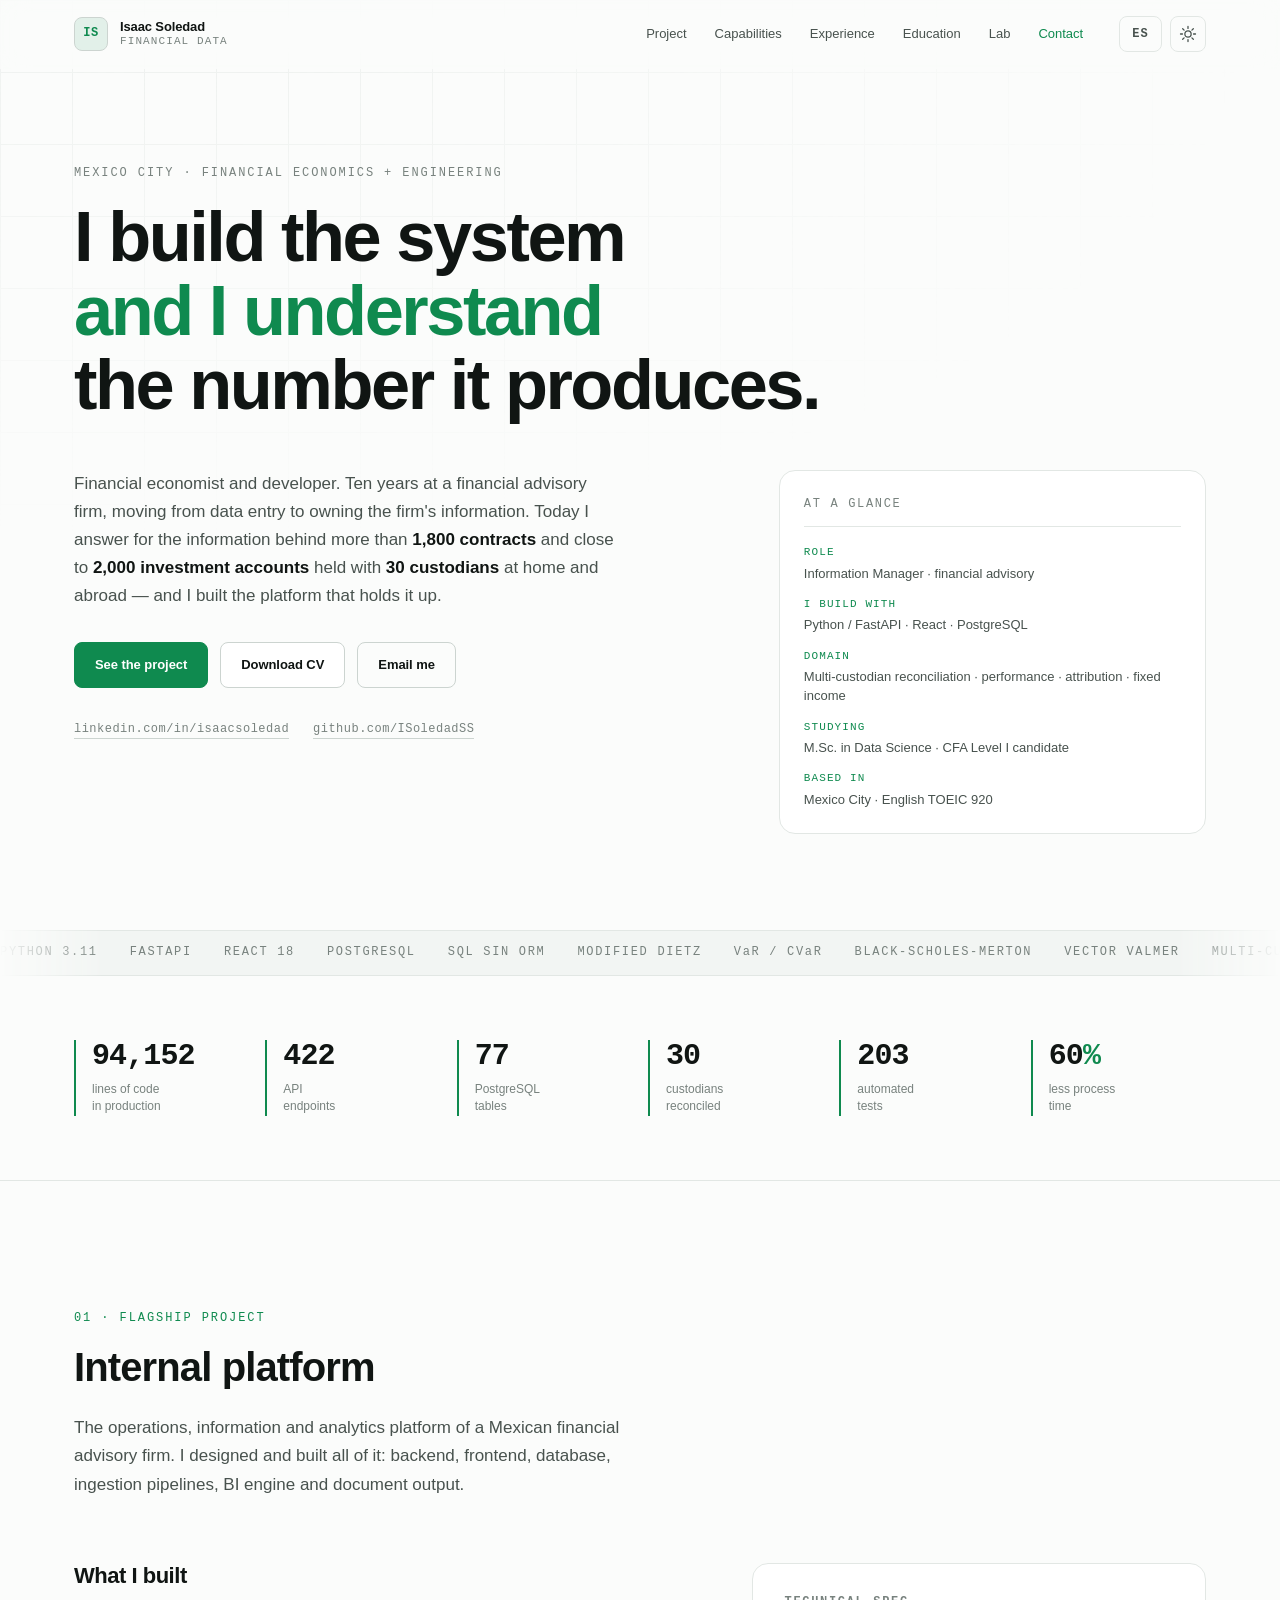
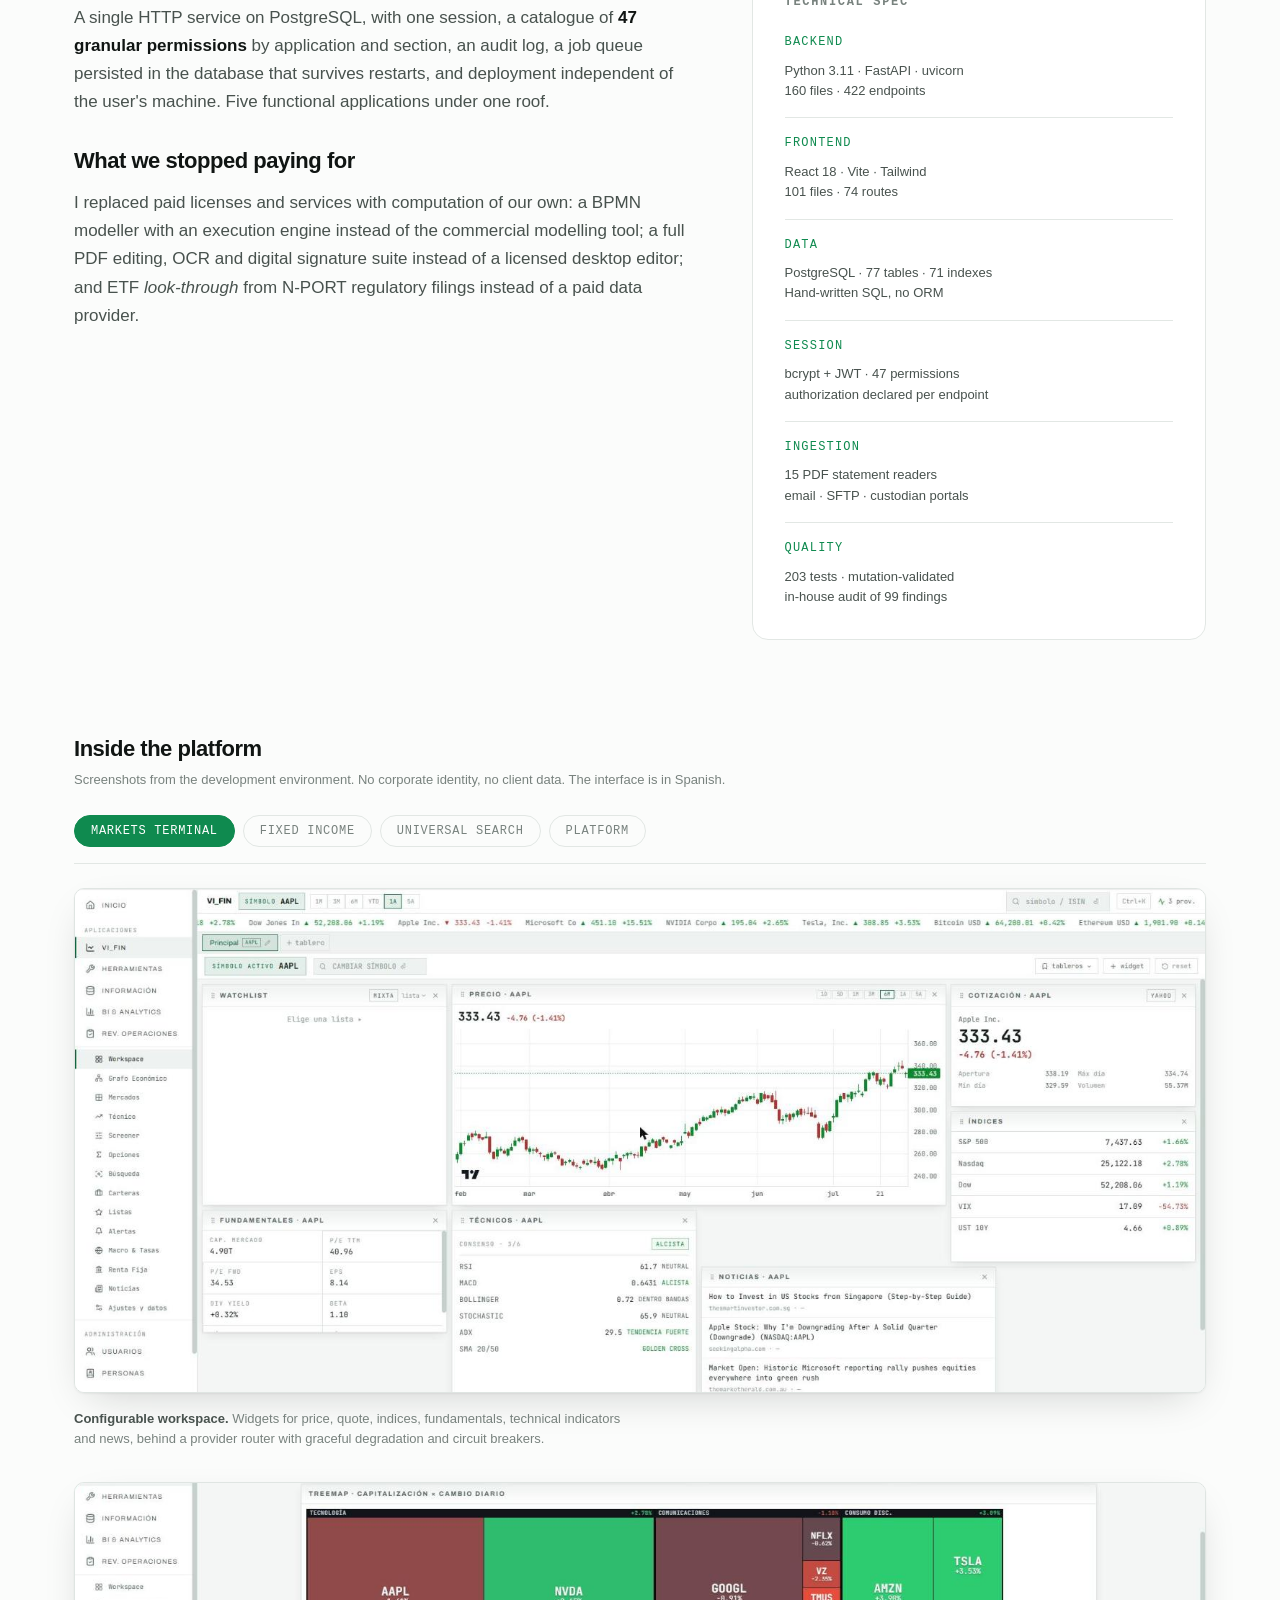
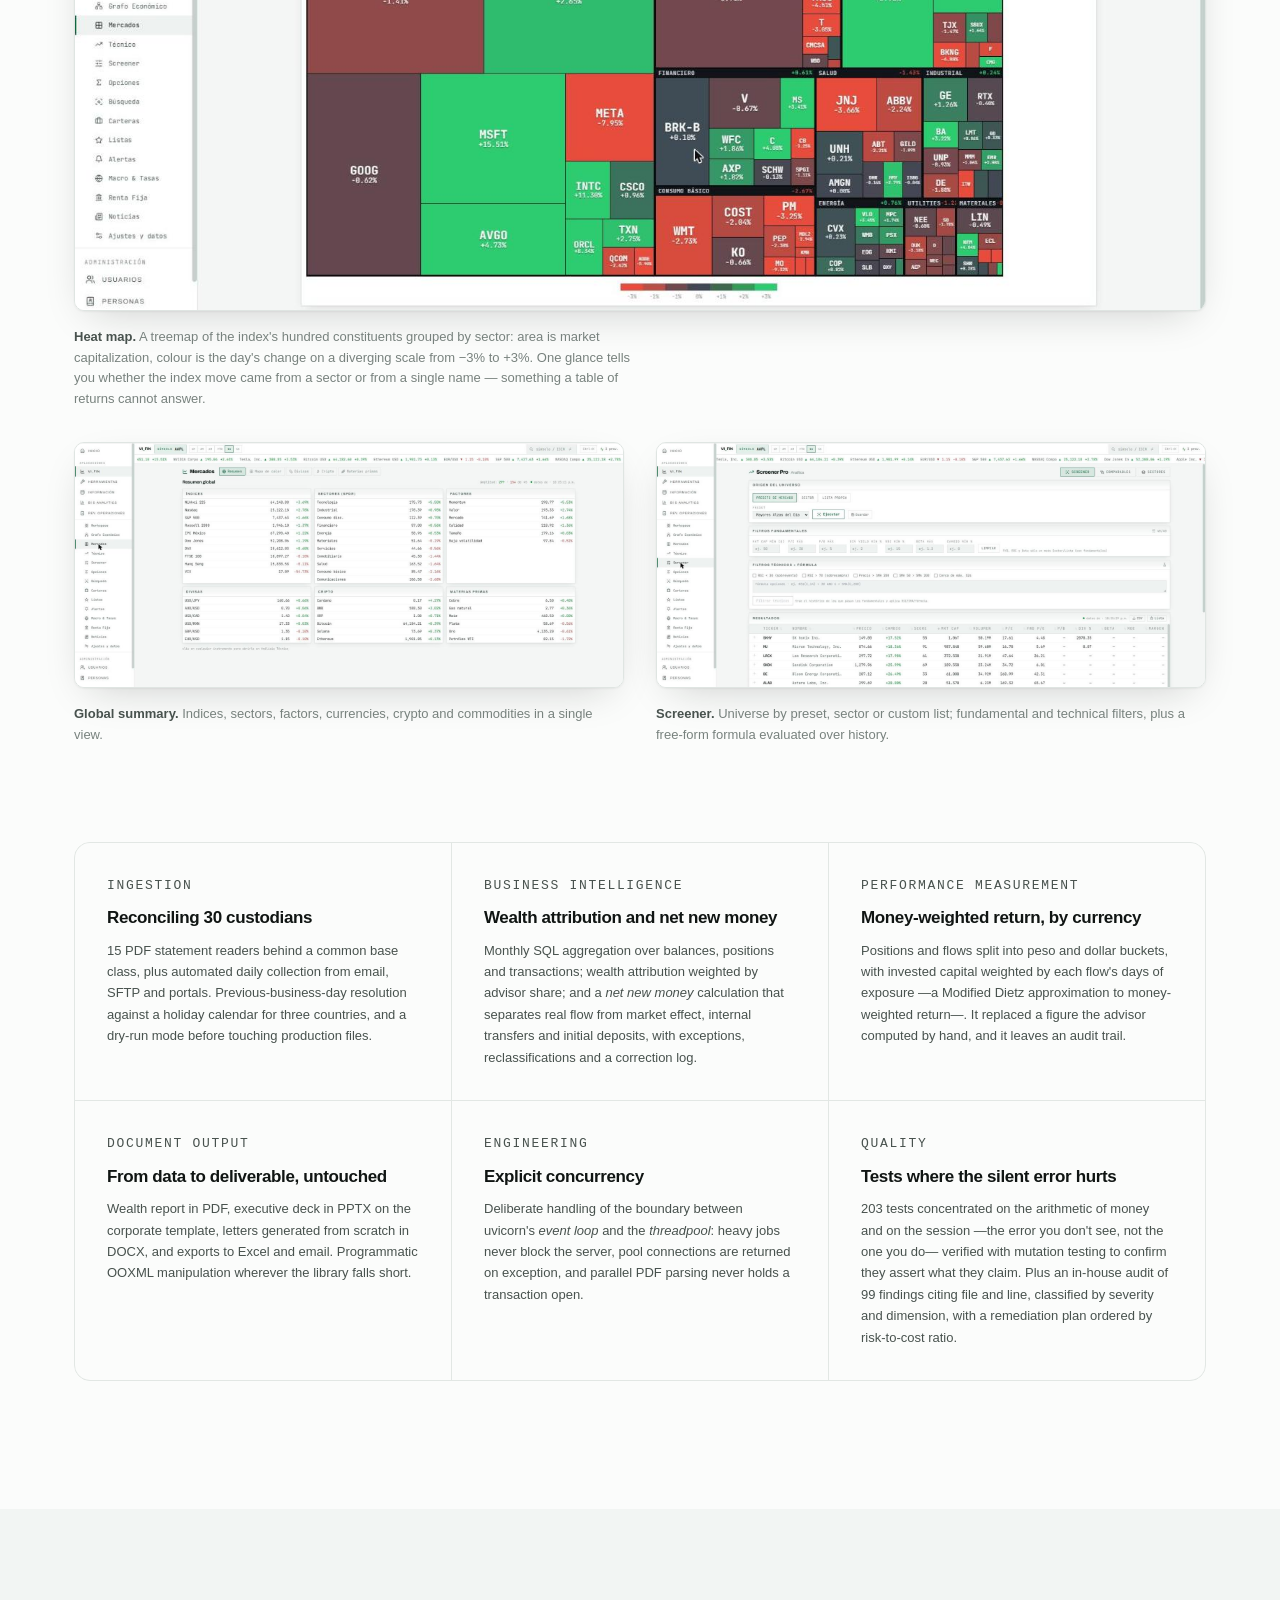
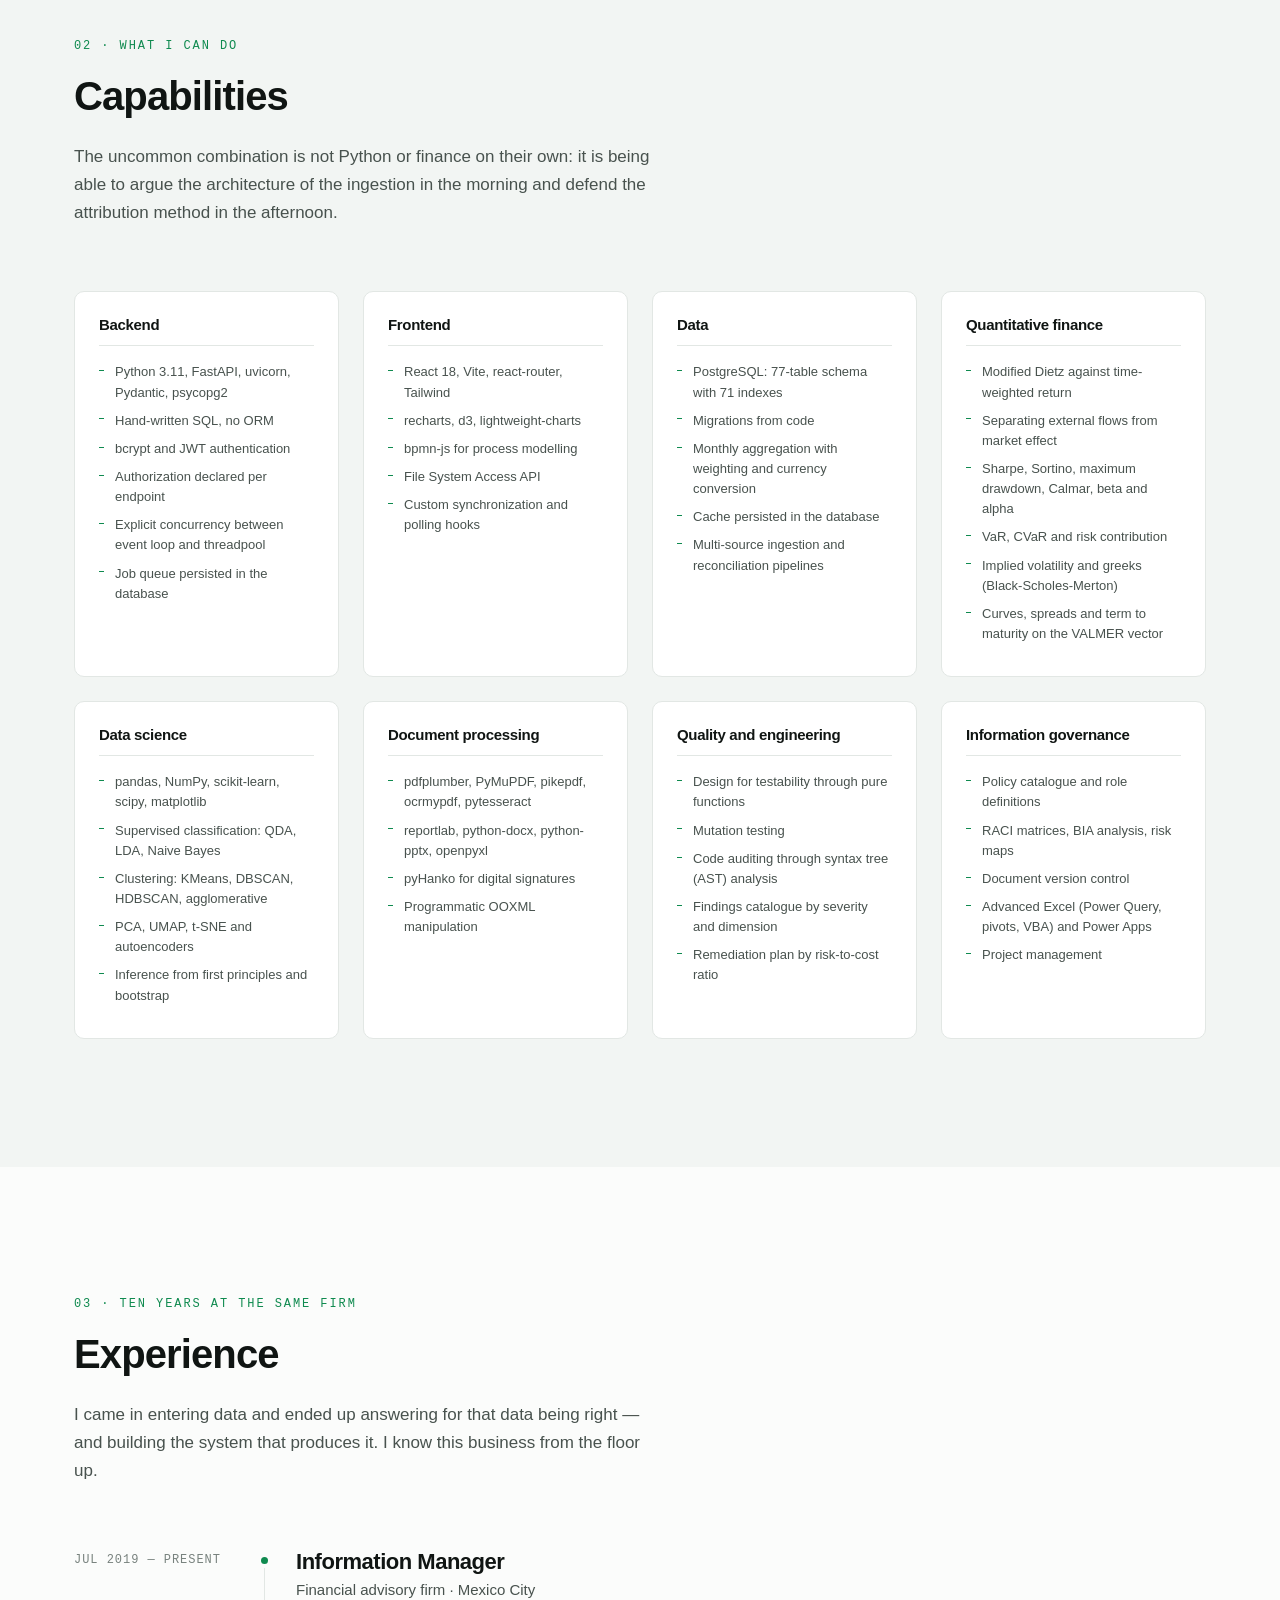
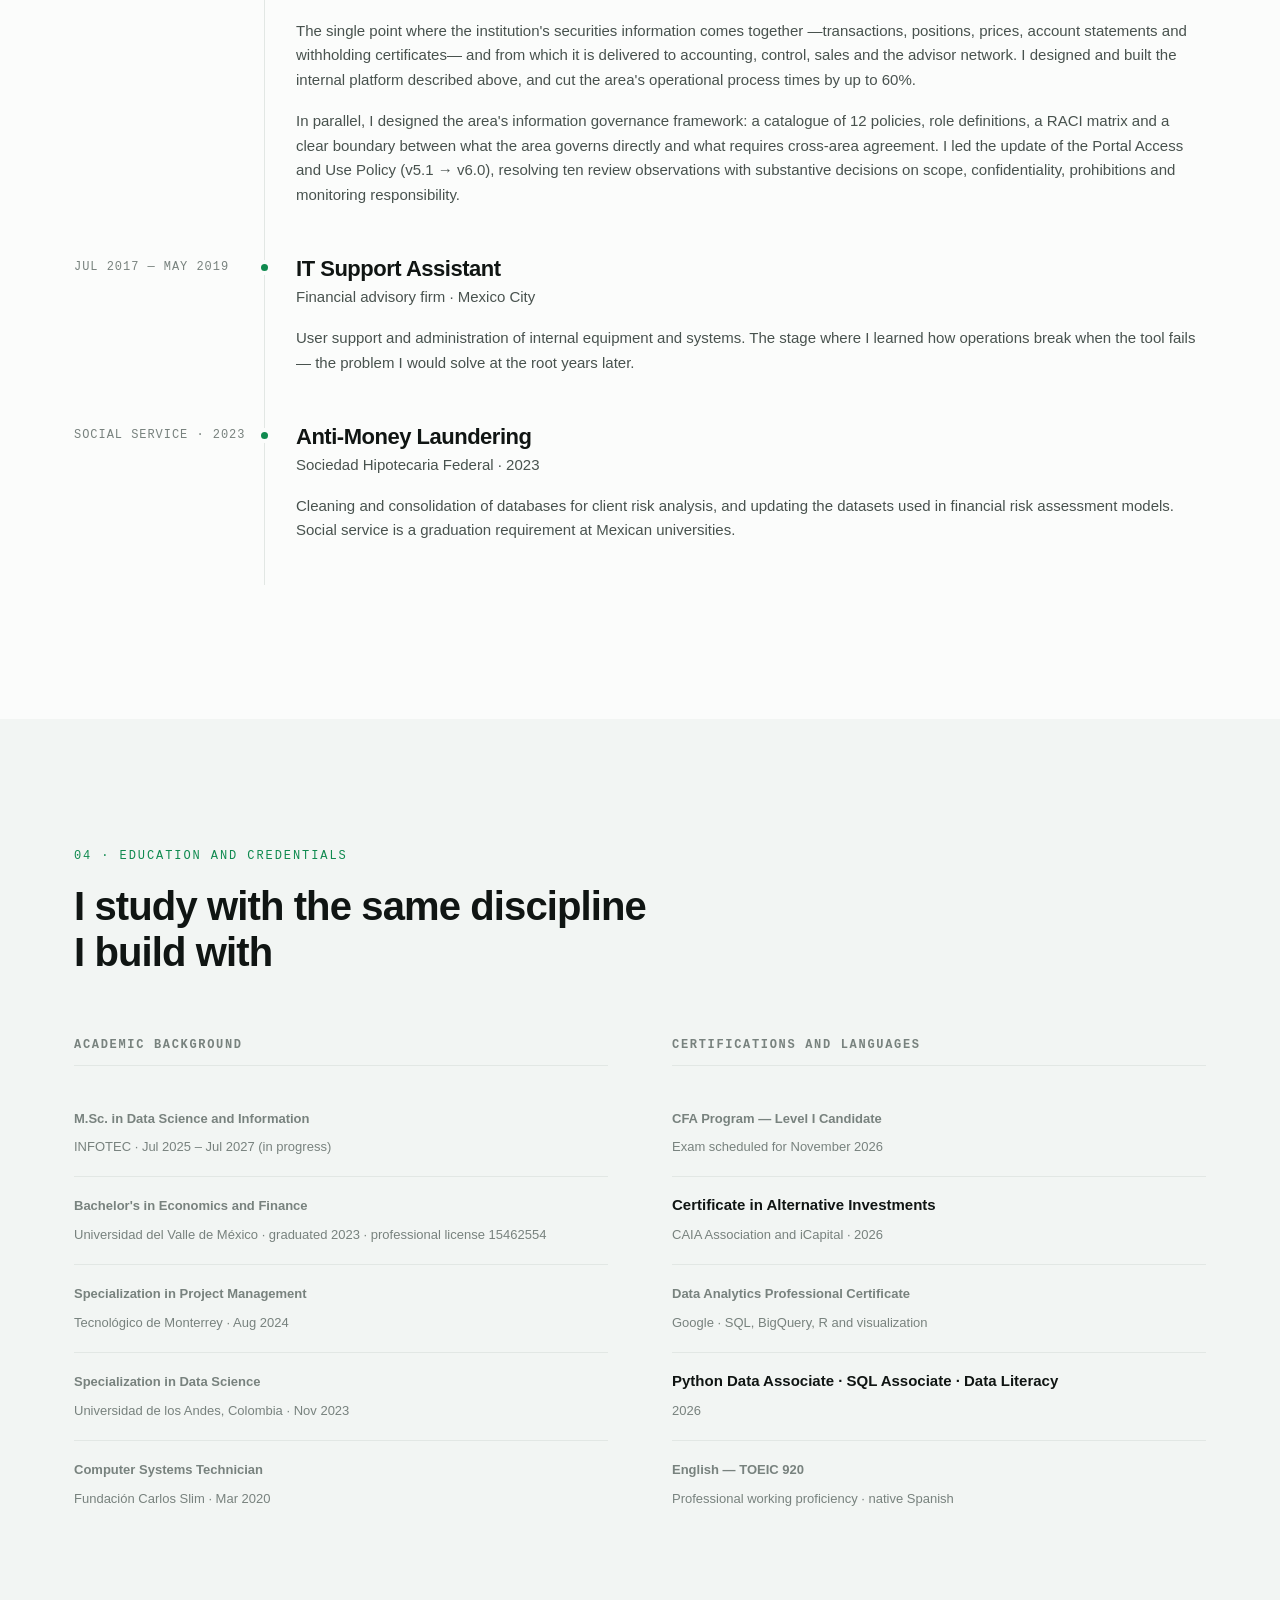
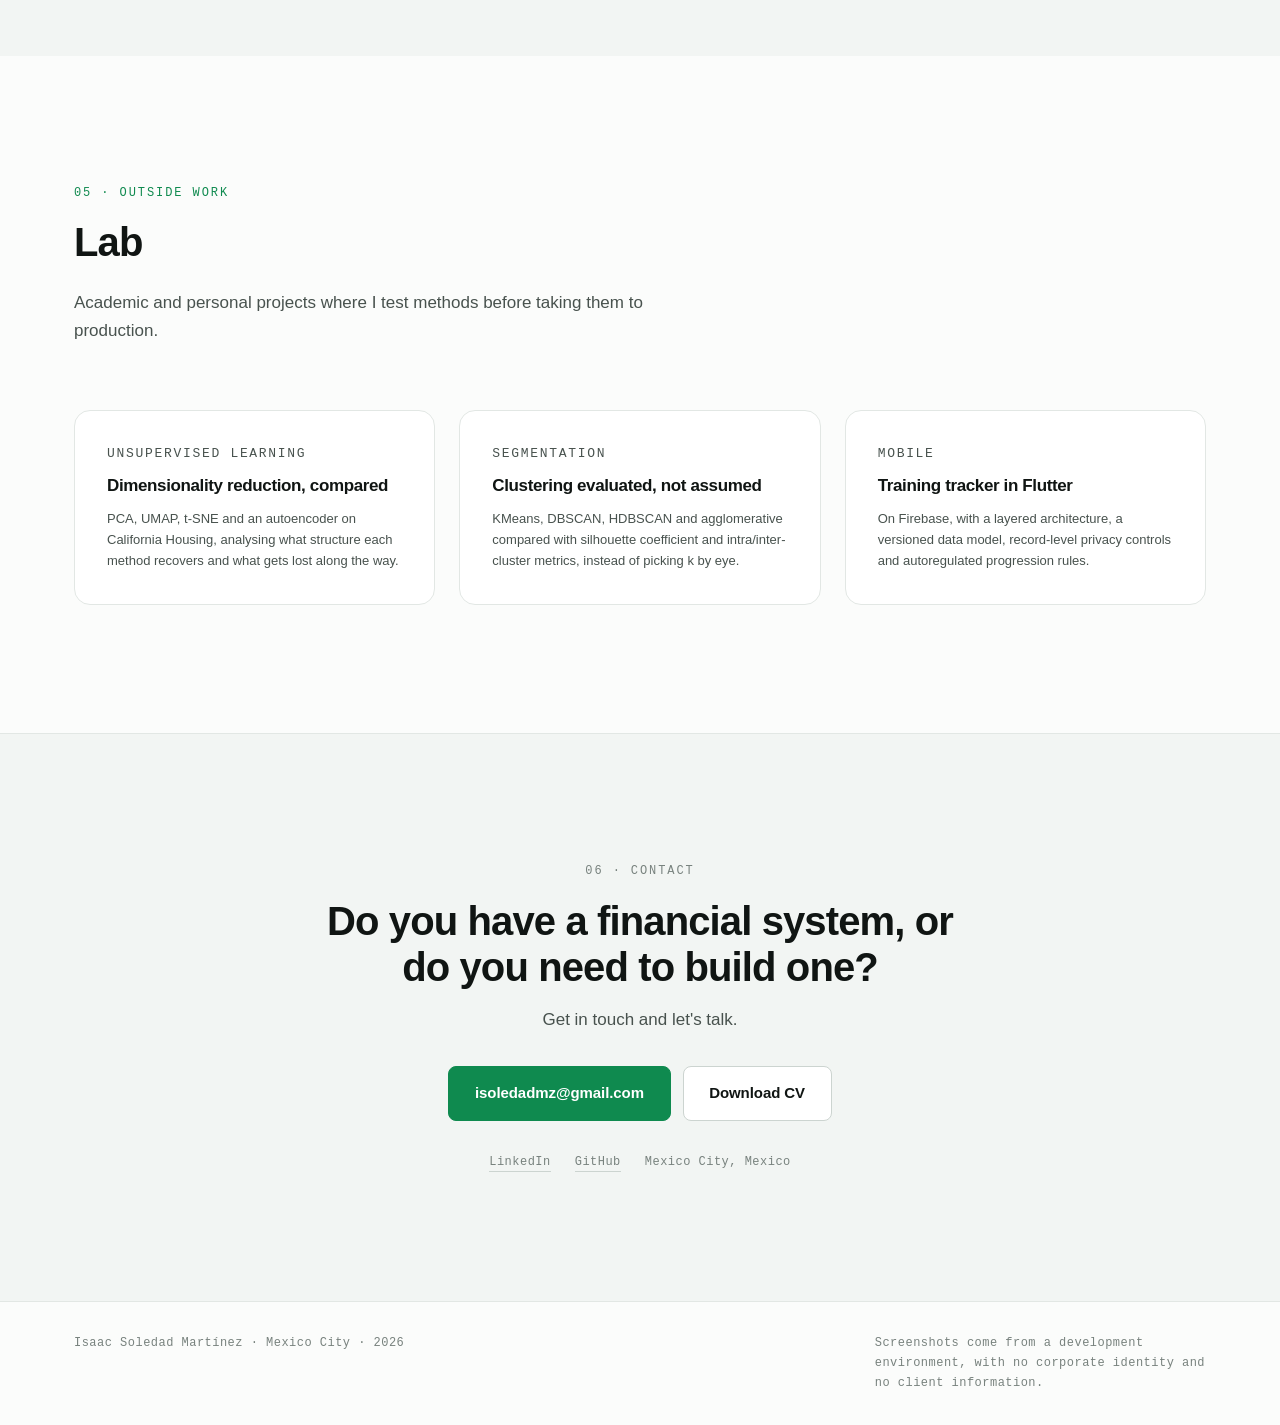
==== commit 95630dfb: "Versión en inglés con selector de idioma" ====
--- a/index.html
+++ b/index.html
@@ -6,12 +6,13 @@
 <title>Isaac Soledad Martínez — Plataformas de datos financieros</title>
 <meta name="description" content="Economista financiero y desarrollador. Diseño y construyo plataformas internas de operación, información y analítica para asesoría financiera: Python/FastAPI, React y PostgreSQL.">
 <meta name="author" content="Isaac Soledad Martínez">
-<meta name="theme-color" content="#0b0d0c">
+<meta name="theme-color" content="#0a0c0b">
 
 <meta property="og:type" content="profile">
 <meta property="og:title" content="Isaac Soledad Martínez — Plataformas de datos financieros">
 <meta property="og:description" content="Diez años en una firma de asesoría financiera. Construí la plataforma interna que soporta su operación, su información y su analítica.">
 <meta property="og:locale" content="es_MX">
+<meta property="og:locale:alternate" content="en_US">
 
 <link rel="icon" href="assets/favicon.svg" type="image/svg+xml">
 <link rel="stylesheet" href="css/tokens.css">
@@ -20,26 +21,29 @@
 </head>
 <body>
 
-<a class="skip" href="#contenido">Saltar al contenido</a>
+<a class="skip" href="#contenido"><span lang="es">Saltar al contenido</span><span lang="en">Skip to content</span></a>
 
 <header class="topbar" id="topbar">
   <div class="wrap topbar__in">
     <a class="brand" href="#inicio" aria-label="Inicio">
       <span class="brand__mark" aria-hidden="true">IS</span>
-      <span class="brand__txt">Isaac Soledad<span class="brand__sub">Datos financieros</span></span>
+      <span class="brand__txt">Isaac Soledad<span class="brand__sub"><span lang="es">Datos financieros</span><span lang="en">Financial data</span></span></span>
     </a>
 
     <nav class="nav" id="nav" aria-label="Secciones">
-      <a href="#proyecto">Proyecto</a>
-      <a href="#capacidades">Capacidades</a>
-      <a href="#trayectoria">Trayectoria</a>
-      <a href="#formacion">Formación</a>
-      <a href="#laboratorio">Laboratorio</a>
-      <a href="#contacto">Contacto</a>
+      <a href="#proyecto"><span lang="es">Proyecto</span><span lang="en">Project</span></a>
+      <a href="#capacidades"><span lang="es">Capacidades</span><span lang="en">Capabilities</span></a>
+      <a href="#trayectoria"><span lang="es">Trayectoria</span><span lang="en">Experience</span></a>
+      <a href="#formacion"><span lang="es">Formación</span><span lang="en">Education</span></a>
+      <a href="#laboratorio"><span lang="es">Laboratorio</span><span lang="en">Lab</span></a>
+      <a href="#contacto"><span lang="es">Contacto</span><span lang="en">Contact</span></a>
     </nav>
 
     <div class="topbar__act">
-      <button class="iconbtn" id="theme" type="button" aria-label="Cambiar tema" title="Cambiar tema">
+      <button class="iconbtn iconbtn--lang" id="lang" type="button" title="English / Español">
+        <span lang="es">EN</span><span lang="en">ES</span>
+      </button>
+      <button class="iconbtn" id="theme" type="button" aria-label="Cambiar tema" title="Tema claro / oscuro">
         <svg viewBox="0 0 24 24" aria-hidden="true" width="18" height="18"><path class="i-moon" d="M20 14.5A8.5 8.5 0 0 1 9.5 4a8.5 8.5 0 1 0 10.5 10.5z"/><g class="i-sun"><circle cx="12" cy="12" r="4.2"/><path d="M12 2v2.6M12 19.4V22M2 12h2.6M19.4 12H22M4.9 4.9l1.9 1.9M17.2 17.2l1.9 1.9M19.1 4.9l-1.9 1.9M6.8 17.2l-1.9 1.9"/></g></svg>
       </button>
       <button class="iconbtn burger" id="burger" type="button" aria-label="Menú" aria-expanded="false" aria-controls="nav">
@@ -56,28 +60,35 @@
 <section class="hero" id="inicio">
   <div class="hero__grid" aria-hidden="true"></div>
   <div class="wrap hero__in">
-    <p class="eyebrow reveal">Ciudad de México · Economía financiera + ingeniería</p>
+    <p class="eyebrow reveal">
+      <span lang="es">Ciudad de México · Economía financiera + ingeniería</span>
+      <span lang="en">Mexico City · Financial economics + engineering</span>
+    </p>
 
     <h1 class="hero__h1 reveal">
-      Construyo el sistema<br>
-      <em>y entiendo el número</em><br>
-      que produce.
+      <span lang="es">Construyo el sistema<br><em>y entiendo el número</em><br>que produce.</span>
+      <span lang="en">I build the system<br><em>and I understand</em><br>the number it produces.</span>
     </h1>
 
     <div class="hero__cols">
       <div>
         <p class="hero__lead reveal">
-          Economista financiero y desarrollador. Diez años en una firma de asesoría financiera, con
+          <span lang="es">Economista financiero y desarrollador. Diez años en una firma de asesoría financiera, con
           progresión de captura de datos a responsable de la información. Hoy respondo por la información de
           más de <strong>1,800 contratos</strong> y cerca de <strong>2,000 cuentas de inversión</strong>
           a través de <strong>30 custodios</strong> nacionales e internacionales — y construí la plataforma
-          que la sostiene.
+          que la sostiene.</span>
+          <span lang="en">Financial economist and developer. Ten years at a financial advisory firm, moving from
+          data entry to owning the firm's information. Today I answer for the information behind more than
+          <strong>1,800 contracts</strong> and close to <strong>2,000 investment accounts</strong> held with
+          <strong>30 custodians</strong> at home and abroad — and I built the platform that holds it up.</span>
         </p>
 
         <div class="hero__cta reveal">
-          <a class="btn btn--primary" href="#proyecto">Ver el proyecto</a>
-          <a class="btn" href="assets/cv/CV_Isaac_Soledad_Martinez.docx" download>Descargar CV</a>
-          <a class="btn btn--ghost" href="mailto:isoledadmz@gmail.com">Escríbeme</a>
+          <a class="btn btn--primary" href="#proyecto"><span lang="es">Ver el proyecto</span><span lang="en">See the project</span></a>
+          <a class="btn" lang="es" href="assets/cv/CV_Isaac_Soledad_Martinez.docx" download>Descargar CV</a>
+          <a class="btn" lang="en" href="assets/cv/CV_Isaac_Soledad_Martinez_EN.docx" download>Download CV</a>
+          <a class="btn btn--ghost" href="mailto:isoledadmz@gmail.com"><span lang="es">Escríbeme</span><span lang="en">Email me</span></a>
         </div>
 
         <ul class="hero__links reveal">
@@ -87,13 +98,28 @@
       </div>
 
       <aside class="hero__card reveal">
-        <p class="hero__card-t">De un vistazo</p>
+        <p class="hero__card-t"><span lang="es">De un vistazo</span><span lang="en">At a glance</span></p>
         <dl>
-          <div><dt>Rol</dt><dd>Responsable de Información · asesoría financiera</dd></div>
-          <div><dt>Construyo</dt><dd>Python / FastAPI · React · PostgreSQL</dd></div>
-          <div><dt>Dominio</dt><dd>Conciliación multicustodio · desempeño · atribución · renta fija</dd></div>
-          <div><dt>Estudiando</dt><dd>Maestría en Ciencia de Datos · candidato CFA Nivel I</dd></div>
-          <div><dt>Base</dt><dd>Ciudad de México · inglés TOEIC 920</dd></div>
+          <div>
+            <dt><span lang="es">Rol</span><span lang="en">Role</span></dt>
+            <dd><span lang="es">Responsable de Información · asesoría financiera</span><span lang="en">Information Manager · financial advisory</span></dd>
+          </div>
+          <div>
+            <dt><span lang="es">Construyo</span><span lang="en">I build with</span></dt>
+            <dd>Python / FastAPI · React · PostgreSQL</dd>
+          </div>
+          <div>
+            <dt><span lang="es">Dominio</span><span lang="en">Domain</span></dt>
+            <dd><span lang="es">Conciliación multicustodio · desempeño · atribución · renta fija</span><span lang="en">Multi-custodian reconciliation · performance · attribution · fixed income</span></dd>
+          </div>
+          <div>
+            <dt><span lang="es">Estudiando</span><span lang="en">Studying</span></dt>
+            <dd><span lang="es">Maestría en Ciencia de Datos · candidato CFA Nivel I</span><span lang="en">M.Sc. in Data Science · CFA Level I candidate</span></dd>
+          </div>
+          <div>
+            <dt><span lang="es">Base</span><span lang="en">Based in</span></dt>
+            <dd><span lang="es">Ciudad de México · inglés TOEIC 920</span><span lang="en">Mexico City · English TOEIC 920</span></dd>
+          </div>
         </dl>
       </aside>
     </div>
@@ -103,26 +129,26 @@
     <div class="ticker__track">
       <span>PYTHON 3.11</span><span>FASTAPI</span><span>REACT 18</span><span>POSTGRESQL</span>
       <span>SQL SIN ORM</span><span>MODIFIED DIETZ</span><span>VaR / CVaR</span><span>BLACK-SCHOLES-MERTON</span>
-      <span>VECTOR VALMER</span><span>CONCILIACIÓN MULTICUSTODIO</span><span>NET NEW MONEY</span>
-      <span>BPMN 2.0</span><span>OCR + FIRMA DIGITAL</span><span>PRUEBAS DE MUTACIÓN</span>
+      <span>VECTOR VALMER</span><span>MULTI-CUSTODIAN</span><span>NET NEW MONEY</span>
+      <span>BPMN 2.0</span><span>OCR + DIGITAL SIGNATURE</span><span>MUTATION TESTING</span>
       <span>PYTHON 3.11</span><span>FASTAPI</span><span>REACT 18</span><span>POSTGRESQL</span>
       <span>SQL SIN ORM</span><span>MODIFIED DIETZ</span><span>VaR / CVaR</span><span>BLACK-SCHOLES-MERTON</span>
-      <span>VECTOR VALMER</span><span>CONCILIACIÓN MULTICUSTODIO</span><span>NET NEW MONEY</span>
-      <span>BPMN 2.0</span><span>OCR + FIRMA DIGITAL</span><span>PRUEBAS DE MUTACIÓN</span>
+      <span>VECTOR VALMER</span><span>MULTI-CUSTODIAN</span><span>NET NEW MONEY</span>
+      <span>BPMN 2.0</span><span>OCR + DIGITAL SIGNATURE</span><span>MUTATION TESTING</span>
     </div>
   </div>
 </section>
 
 <!-- ══════════════════════════ CIFRAS ══════════════════════════ -->
-<section class="band" aria-label="Cifras de la plataforma">
+<section class="band" aria-label="Cifras">
   <div class="wrap">
     <ul class="stats">
-      <li class="reveal"><b data-count="94152">94,152</b><span>líneas de código<br>en producción</span></li>
-      <li class="reveal"><b data-count="422">422</b><span>endpoints<br>de API</span></li>
-      <li class="reveal"><b data-count="77">77</b><span>tablas<br>PostgreSQL</span></li>
-      <li class="reveal"><b data-count="30">30</b><span>custodios<br>conciliados</span></li>
-      <li class="reveal"><b data-count="203">203</b><span>pruebas<br>automatizadas</span></li>
-      <li class="reveal"><b>60<i>%</i></b><span>menos tiempo<br>de proceso</span></li>
+      <li class="reveal"><b data-count="94152">94,152</b><span><span lang="es">líneas de código<br>en producción</span><span lang="en">lines of code<br>in production</span></span></li>
+      <li class="reveal"><b data-count="422">422</b><span><span lang="es">endpoints<br>de API</span><span lang="en">API<br>endpoints</span></span></li>
+      <li class="reveal"><b data-count="77">77</b><span><span lang="es">tablas<br>PostgreSQL</span><span lang="en">PostgreSQL<br>tables</span></span></li>
+      <li class="reveal"><b data-count="30">30</b><span><span lang="es">custodios<br>conciliados</span><span lang="en">custodians<br>reconciled</span></span></li>
+      <li class="reveal"><b data-count="203">203</b><span><span lang="es">pruebas<br>automatizadas</span><span lang="en">automated<br>tests</span></span></li>
+      <li class="reveal"><b>60<i>%</i></b><span><span lang="es">menos tiempo<br>de proceso</span><span lang="en">less process<br>time</span></span></li>
     </ul>
   </div>
 </section>
@@ -132,44 +158,73 @@
   <div class="wrap">
 
     <header class="sechead reveal">
-      <p class="sechead__k">01 · Proyecto principal</p>
-      <h2 class="sechead__h">Portal interno</h2>
+      <p class="sechead__k"><span lang="es">01 · Proyecto principal</span><span lang="en">01 · Flagship project</span></p>
+      <h2 class="sechead__h"><span lang="es">Portal interno</span><span lang="en">Internal platform</span></h2>
       <p class="sechead__d">
-        La plataforma de operación, información y analítica de una firma mexicana de asesoría
+        <span lang="es">La plataforma de operación, información y analítica de una firma mexicana de asesoría
         financiera. La diseñé y la construí completa: backend, frontend, base de datos, pipelines
-        de ingesta, motor de BI y salida documental.
+        de ingesta, motor de BI y salida documental.</span>
+        <span lang="en">The operations, information and analytics platform of a Mexican financial advisory
+        firm. I designed and built all of it: backend, frontend, database, ingestion pipelines,
+        BI engine and document output.</span>
       </p>
     </header>
 
     <div class="cols reveal">
       <article class="prose">
-        <h3>Lo que construí</h3>
-        <p>
-          Un servicio HTTP único sobre PostgreSQL, con una sola sesión, un catálogo de
+        <h3><span lang="es">Lo que construí</span><span lang="en">What I built</span></h3>
+        <p>
+          <span lang="es">Un servicio HTTP único sobre PostgreSQL, con una sola sesión, un catálogo de
           <strong>47 permisos granulares</strong> por aplicación y sección, bitácora de auditoría,
           cola de trabajos persistida en base que sobrevive al reinicio, y despliegue independiente
-          de la máquina del usuario. Cinco aplicaciones funcionales bajo el mismo techo.
-        </p>
-
-        <h3>Lo que dejó de comprarse</h3>
-        <p>
-          Sustituí licencias y servicios de pago por cómputo propio: un modelador BPMN con motor de
+          de la máquina del usuario. Cinco aplicaciones funcionales bajo el mismo techo.</span>
+          <span lang="en">A single HTTP service on PostgreSQL, with one session, a catalogue of
+          <strong>47 granular permissions</strong> by application and section, an audit log, a job
+          queue persisted in the database that survives restarts, and deployment independent of the
+          user's machine. Five functional applications under one roof.</span>
+        </p>
+
+        <h3><span lang="es">Lo que dejó de comprarse</span><span lang="en">What we stopped paying for</span></h3>
+        <p>
+          <span lang="es">Sustituí licencias y servicios de pago por cómputo propio: un modelador BPMN con motor de
           ejecución en lugar de la herramienta comercial de modelado; una suite completa de edición
           de PDF, OCR y firma digital en lugar de un editor de escritorio licenciado; y
           <em>look-through</em> de ETFs mediante reportes regulatorios N-PORT en lugar de un
-          proveedor de datos de pago.
+          proveedor de datos de pago.</span>
+          <span lang="en">I replaced paid licenses and services with computation of our own: a BPMN modeller with an
+          execution engine instead of the commercial modelling tool; a full PDF editing, OCR and
+          digital signature suite instead of a licensed desktop editor; and ETF <em>look-through</em>
+          from N-PORT regulatory filings instead of a paid data provider.</span>
         </p>
       </article>
 
       <aside class="specs">
-        <h3 class="specs__t">Ficha técnica</h3>
+        <h3 class="specs__t"><span lang="es">Ficha técnica</span><span lang="en">Technical spec</span></h3>
         <dl>
-          <div><dt>Backend</dt><dd>Python 3.11 · FastAPI · uvicorn<br>160 archivos · 422 endpoints</dd></div>
-          <div><dt>Frontend</dt><dd>React 18 · Vite · Tailwind<br>101 archivos · 74 rutas</dd></div>
-          <div><dt>Datos</dt><dd>PostgreSQL · 77 tablas · 71 índices<br>SQL escrito a mano, sin ORM</dd></div>
-          <div><dt>Sesión</dt><dd>bcrypt + JWT · 47 permisos<br>autorización declarada por endpoint</dd></div>
-          <div><dt>Ingesta</dt><dd>15 lectores de estados de cuenta en PDF<br>correo · SFTP · portales de custodios</dd></div>
-          <div><dt>Calidad</dt><dd>203 pruebas · validadas por mutación<br>auditoría propia de 99 hallazgos</dd></div>
+          <div>
+            <dt>Backend</dt>
+            <dd>Python 3.11 · FastAPI · uvicorn<br><span lang="es">160 archivos · 422 endpoints</span><span lang="en">160 files · 422 endpoints</span></dd>
+          </div>
+          <div>
+            <dt>Frontend</dt>
+            <dd>React 18 · Vite · Tailwind<br><span lang="es">101 archivos · 74 rutas</span><span lang="en">101 files · 74 routes</span></dd>
+          </div>
+          <div>
+            <dt><span lang="es">Datos</span><span lang="en">Data</span></dt>
+            <dd><span lang="es">PostgreSQL · 77 tablas · 71 índices<br>SQL escrito a mano, sin ORM</span><span lang="en">PostgreSQL · 77 tables · 71 indexes<br>Hand-written SQL, no ORM</span></dd>
+          </div>
+          <div>
+            <dt><span lang="es">Sesión</span><span lang="en">Session</span></dt>
+            <dd><span lang="es">bcrypt + JWT · 47 permisos<br>autorización declarada por endpoint</span><span lang="en">bcrypt + JWT · 47 permissions<br>authorization declared per endpoint</span></dd>
+          </div>
+          <div>
+            <dt><span lang="es">Ingesta</span><span lang="en">Ingestion</span></dt>
+            <dd><span lang="es">15 lectores de estados de cuenta en PDF<br>correo · SFTP · portales de custodios</span><span lang="en">15 PDF statement readers<br>email · SFTP · custodian portals</span></dd>
+          </div>
+          <div>
+            <dt><span lang="es">Calidad</span><span lang="en">Quality</span></dt>
+            <dd><span lang="es">203 pruebas · validadas por mutación<br>auditoría propia de 99 hallazgos</span><span lang="en">203 tests · mutation-validated<br>in-house audit of 99 findings</span></dd>
+          </div>
         </dl>
       </aside>
     </div>
@@ -177,77 +232,146 @@
     <!-- Galería -->
     <div class="gal reveal" id="galeria">
       <div class="gal__head">
-        <h3>La plataforma, por dentro</h3>
-        <p class="gal__note">Capturas del entorno de desarrollo. Sin identidad corporativa ni datos de clientes.</p>
+        <h3><span lang="es">La plataforma, por dentro</span><span lang="en">Inside the platform</span></h3>
+        <p class="gal__note">
+          <span lang="es">Capturas del entorno de desarrollo. Sin identidad corporativa ni datos de clientes.</span>
+          <span lang="en">Screenshots from the development environment. No corporate identity, no client data. The interface is in Spanish.</span>
+        </p>
       </div>
 
       <div class="gal__tabs" role="tablist" aria-label="Módulos">
-        <button role="tab" class="is-on" data-tab="terminal" aria-selected="true">Terminal de mercados</button>
-        <button role="tab" data-tab="rf" aria-selected="false">Renta fija</button>
-        <button role="tab" data-tab="buscador" aria-selected="false">Buscador universal</button>
-        <button role="tab" data-tab="portal" aria-selected="false">Portal</button>
+        <button role="tab" class="is-on" data-tab="terminal" aria-selected="true"><span lang="es">Terminal de mercados</span><span lang="en">Markets terminal</span></button>
+        <button role="tab" data-tab="rf" aria-selected="false"><span lang="es">Renta fija</span><span lang="en">Fixed income</span></button>
+        <button role="tab" data-tab="buscador" aria-selected="false"><span lang="es">Buscador universal</span><span lang="en">Universal search</span></button>
+        <button role="tab" data-tab="portal" aria-selected="false"><span lang="es">Portal</span><span lang="en">Platform</span></button>
       </div>
 
       <div class="gal__panels">
         <div class="gal__panel is-on" data-panel="terminal">
           <figure class="shot" data-full="assets/img/portal-terminal-workspace.png">
-            <img src="assets/img/portal-terminal-workspace.png" alt="Espacio de trabajo de la terminal: gráfico de precio, cotización, índices, fundamentales, técnicos y noticias." loading="lazy" width="1568" height="698">
-            <figcaption><b>Workspace configurable.</b> Widgets de precio, cotización, índices, fundamentales, indicadores técnicos y noticias, con enrutador de proveedores, degradación ordenada y cortacircuitos.</figcaption>
+            <img src="assets/img/portal-terminal-workspace.png"
+                 alt="Espacio de trabajo de la terminal: gráfico de precio, cotización, índices, fundamentales, técnicos y noticias."
+                 data-alt-en="Terminal workspace: price chart, quote, indices, fundamentals, technicals and news."
+                 loading="lazy" width="1568" height="698">
+            <figcaption>
+              <span lang="es"><b>Workspace configurable.</b> Widgets de precio, cotización, índices, fundamentales, indicadores técnicos y noticias, con enrutador de proveedores, degradación ordenada y cortacircuitos.</span>
+              <span lang="en"><b>Configurable workspace.</b> Widgets for price, quote, indices, fundamentals, technical indicators and news, behind a provider router with graceful degradation and circuit breakers.</span>
+            </figcaption>
           </figure>
           <figure class="shot" data-full="assets/img/portal-mercados-mapacalor.png">
-            <img src="assets/img/portal-mercados-mapacalor.png" alt="Mapa de calor del mercado: treemap de los componentes del S&P agrupados por sector, con área proporcional a la capitalización y color según el cambio diario." loading="lazy" width="1568" height="592">
-            <figcaption><b>Mapa de calor.</b> Treemap de los cien componentes del índice agrupados por sector: el área es la capitalización de mercado y el color el cambio del día, sobre una escala divergente de −3% a +3%. Un vistazo basta para saber si el movimiento del índice viene de un sector o de una sola emisora — algo que una tabla de rendimientos no responde.</figcaption>
+            <img src="assets/img/portal-mercados-mapacalor.png"
+                 alt="Mapa de calor del mercado: treemap de los componentes del índice agrupados por sector."
+                 data-alt-en="Market heat map: treemap of index constituents grouped by sector."
+                 loading="lazy" width="1568" height="592">
+            <figcaption>
+              <span lang="es"><b>Mapa de calor.</b> Treemap de los cien componentes del índice agrupados por sector: el área es la capitalización de mercado y el color el cambio del día, sobre una escala divergente de −3% a +3%. Un vistazo basta para saber si el movimiento del índice viene de un sector o de una sola emisora — algo que una tabla de rendimientos no responde.</span>
+              <span lang="en"><b>Heat map.</b> A treemap of the index's hundred constituents grouped by sector: area is market capitalization, colour is the day's change on a diverging scale from −3% to +3%. One glance tells you whether the index move came from a sector or from a single name — something a table of returns cannot answer.</span>
+            </figcaption>
           </figure>
           <div class="shot-row">
             <figure class="shot" data-full="assets/img/portal-mercados-resumen.png">
-              <img src="assets/img/portal-mercados-resumen.png" alt="Resumen global de mercados: índices, sectores, factores, divisas, cripto y materias primas." loading="lazy" width="1568" height="698">
-              <figcaption><b>Resumen global.</b> Índices, sectores, factores, divisas, cripto y materias primas en una sola vista.</figcaption>
+              <img src="assets/img/portal-mercados-resumen.png"
+                   alt="Resumen global de mercados: índices, sectores, factores, divisas, cripto y materias primas."
+                   data-alt-en="Global market summary: indices, sectors, factors, currencies, crypto and commodities."
+                   loading="lazy" width="1568" height="698">
+              <figcaption>
+                <span lang="es"><b>Resumen global.</b> Índices, sectores, factores, divisas, cripto y materias primas en una sola vista.</span>
+                <span lang="en"><b>Global summary.</b> Indices, sectors, factors, currencies, crypto and commodities in a single view.</span>
+              </figcaption>
             </figure>
             <figure class="shot" data-full="assets/img/portal-screener.png">
-              <img src="assets/img/portal-screener.png" alt="Screener con filtros fundamentales, filtros técnicos y fórmula libre sobre el universo de mercado." loading="lazy" width="1568" height="698">
-              <figcaption><b>Screener.</b> Universo por preset, sector o lista propia; filtros fundamentales y técnicos, más fórmula libre evaluada sobre el histórico.</figcaption>
+              <img src="assets/img/portal-screener.png"
+                   alt="Screener con filtros fundamentales, filtros técnicos y fórmula libre sobre el universo de mercado."
+                   data-alt-en="Screener with fundamental filters, technical filters and a free-form formula over the market universe."
+                   loading="lazy" width="1568" height="698">
+              <figcaption>
+                <span lang="es"><b>Screener.</b> Universo por preset, sector o lista propia; filtros fundamentales y técnicos, más fórmula libre evaluada sobre el histórico.</span>
+                <span lang="en"><b>Screener.</b> Universe by preset, sector or custom list; fundamental and technical filters, plus a free-form formula evaluated over history.</span>
+              </figcaption>
             </figure>
           </div>
         </div>
 
         <div class="gal__panel" data-panel="rf">
           <figure class="shot" data-full="assets/img/portal-rentafija-resumen.png">
-            <img src="assets/img/portal-rentafija-resumen.png" alt="Tablero de renta fija con nodos de CETES, bonos M, udibonos, pendientes de curva, movimientos y vencimientos." loading="lazy" width="1568" height="698">
-            <figcaption><b>Vector analítico VALMER.</b> Ingesta diaria de alrededor de 35,000 instrumentos por 76 columnas. Nodos de curva, pendientes, <em>breakevens</em> de inflación, movimientos del día y vencimientos próximos.</figcaption>
+            <img src="assets/img/portal-rentafija-resumen.png"
+                 alt="Tablero de renta fija con nodos de CETES, bonos M, udibonos, pendientes de curva, movimientos y vencimientos."
+                 data-alt-en="Fixed income dashboard with CETES, M-bond and udibono nodes, curve slopes, movers and upcoming maturities."
+                 loading="lazy" width="1568" height="698">
+            <figcaption>
+              <span lang="es"><b>Vector analítico VALMER.</b> Ingesta diaria de alrededor de 35,000 instrumentos por 76 columnas. Nodos de curva, pendientes, <em>breakevens</em> de inflación, movimientos del día y vencimientos próximos.</span>
+              <span lang="en"><b>VALMER analytical vector.</b> Daily ingestion of roughly 35,000 instruments by 76 columns. Curve nodes, slopes, inflation <em>breakevens</em>, the day's movers and upcoming maturities.</span>
+            </figcaption>
           </figure>
           <div class="shot-row">
             <figure class="shot" data-full="assets/img/portal-rentafija-curvas.png">
-              <img src="assets/img/portal-rentafija-curvas.png" alt="Curvas nominal y real por plazo, y sobretasas de bonos flotantes." loading="lazy" width="1568" height="698">
-              <figcaption><b>Curvas.</b> Nominal y real por plazo, comparadas contra otra fecha del vector, más la curva de sobretasas de flotantes.</figcaption>
+              <img src="assets/img/portal-rentafija-curvas.png"
+                   alt="Curvas nominal y real por plazo, y sobretasas de bonos flotantes."
+                   data-alt-en="Nominal and real curves by tenor, and floating-rate bond spreads."
+                   loading="lazy" width="1568" height="698">
+              <figcaption>
+                <span lang="es"><b>Curvas.</b> Nominal y real por plazo, comparadas contra otra fecha del vector, más la curva de sobretasas de flotantes.</span>
+                <span lang="en"><b>Curves.</b> Nominal and real by tenor, compared against another date of the vector, plus the spread curve for floating-rate paper.</span>
+              </figcaption>
             </figure>
             <figure class="shot" data-full="assets/img/portal-rentafija-sobretasas.png">
-              <img src="assets/img/portal-rentafija-sobretasas.png" alt="Dispersión de sobretasa contra duración por familia, y estadística por índice de referencia." loading="lazy" width="1568" height="698">
-              <figcaption><b>Sobretasas.</b> Dispersión contra duración por familia y estadística por índice de referencia, con ponderación por monto en circulación.</figcaption>
+              <img src="assets/img/portal-rentafija-sobretasas.png"
+                   alt="Dispersión de sobretasa contra duración por familia, y estadística por índice de referencia."
+                   data-alt-en="Spread against duration scattered by family, with statistics per reference index."
+                   loading="lazy" width="1568" height="698">
+              <figcaption>
+                <span lang="es"><b>Sobretasas.</b> Dispersión contra duración por familia y estadística por índice de referencia, con ponderación por monto en circulación.</span>
+                <span lang="en"><b>Spreads.</b> Scattered against duration by family, with statistics per reference index, weighted by amount outstanding.</span>
+              </figcaption>
             </figure>
           </div>
         </div>
 
         <div class="gal__panel" data-panel="buscador">
           <figure class="shot" data-full="assets/img/portal-buscador-resolucion.png">
-            <img src="assets/img/portal-buscador-resolucion.png" alt="Buscador universal: resolución de un ticker a ISIN, CUSIP, FIGI, mercado y tipo de instrumento, con cotización y gráfico de precio." loading="lazy" width="1568" height="698">
-            <figcaption><b>Un solo campo para todo el universo.</b> Acepta ISIN, CUSIP, SEDOL, FIGI, ticker o nombre —global o del vector de renta fija mexicano— y resuelve la identidad del instrumento antes de traer nada más. En el ejemplo, un ETF listado en Londres: el ticker <code>ISAC.L</code> se resuelve al ISIN irlandés, al mercado y al tipo. Resolver identidad primero es lo que evita el error clásico de conciliar dos series que parecen el mismo papel y no lo son.</figcaption>
+            <img src="assets/img/portal-buscador-resolucion.png"
+                 alt="Buscador universal: resolución de un ticker a ISIN, CUSIP, FIGI, mercado y tipo de instrumento, con cotización y gráfico de precio."
+                 data-alt-en="Universal search: a ticker resolved to ISIN, CUSIP, FIGI, exchange and instrument type, with quote and price chart."
+                 loading="lazy" width="1568" height="698">
+            <figcaption>
+              <span lang="es"><b>Un solo campo para todo el universo.</b> Acepta ISIN, CUSIP, SEDOL, FIGI, ticker o nombre —global o del vector de renta fija mexicano— y resuelve la identidad del instrumento antes de traer nada más. En el ejemplo, un ETF listado en Londres: el ticker <code>ISAC.L</code> se resuelve al ISIN irlandés, al mercado y al tipo. Resolver identidad primero es lo que evita el error clásico de conciliar dos series que parecen el mismo papel y no lo son.</span>
+              <span lang="en"><b>One field for the whole universe.</b> It takes ISIN, CUSIP, SEDOL, FIGI, ticker or name —global or from the Mexican fixed income vector— and resolves the instrument's identity before fetching anything else. In the example, an ETF listed in London: the ticker <code>ISAC.L</code> resolves to its Irish ISIN, its exchange and its type. Resolving identity first is what prevents the classic error of reconciling two series that look like the same security and are not.</span>
+            </figcaption>
           </figure>
           <div class="shot-row">
             <figure class="shot" data-full="assets/img/portal-buscador-metricas.png">
-              <img src="assets/img/portal-buscador-metricas.png" alt="Métricas del instrumento y radar de exposición a factores de riesgo: equity, liquidez, crédito, volatilidad, calidad y crecimiento." loading="lazy" width="1399" height="506">
-              <figcaption><b>Datos y factores.</b> Rango del día y de 52 semanas, volumen, capitalización, beta y múltiplos, más la exposición del instrumento a seis factores de riesgo. Los campos que la fuente no cubre se muestran vacíos en vez de rellenarse con ceros — un cero es un dato, y un dato falso contamina todo lo que se calcule con él.</figcaption>
+              <img src="assets/img/portal-buscador-metricas.png"
+                   alt="Métricas del instrumento y radar de exposición a factores de riesgo."
+                   data-alt-en="Instrument metrics and a radar of exposure to risk factors."
+                   loading="lazy" width="1399" height="506">
+              <figcaption>
+                <span lang="es"><b>Datos y factores.</b> Rango del día y de 52 semanas, volumen, capitalización, beta y múltiplos, más la exposición del instrumento a seis factores de riesgo. Los campos que la fuente no cubre se muestran vacíos en vez de rellenarse con ceros — un cero es un dato, y un dato falso contamina todo lo que se calcule con él.</span>
+                <span lang="en"><b>Data and factors.</b> Day and 52-week range, volume, market cap, beta and multiples, plus the instrument's exposure to six risk factors. Fields the source does not cover are left empty rather than filled with zeros — a zero is a value, and a false value contaminates everything computed from it.</span>
+              </figcaption>
             </figure>
             <figure class="shot" data-full="assets/img/portal-buscador-lookthrough.png">
-              <img src="assets/img/portal-buscador-lookthrough.png" alt="Composición look-through del ETF: distribución por sector y por divisa, y tabla de constituyentes con su peso." loading="lazy" width="1568" height="565">
-              <figcaption><b>Composición <em>look-through</em>.</b> El ETF se expande a sus constituyentes reales con su peso, sector y divisa, en lugar de contarlo como una sola posición. Es lo que permite ver la exposición verdadera de una cartera —y es la capacidad que antes se compraba a un proveedor de datos.</figcaption>
+              <img src="assets/img/portal-buscador-lookthrough.png"
+                   alt="Composición look-through del ETF: distribución por sector y por divisa, y tabla de constituyentes con su peso."
+                   data-alt-en="ETF look-through composition: breakdown by sector and currency, and a table of constituents with their weights."
+                   loading="lazy" width="1568" height="565">
+              <figcaption>
+                <span lang="es"><b>Composición <em>look-through</em>.</b> El ETF se expande a sus constituyentes reales con su peso, sector y divisa, en lugar de contarlo como una sola posición. Es lo que permite ver la exposición verdadera de una cartera —y es la capacidad que antes se compraba a un proveedor de datos.</span>
+                <span lang="en"><b><em>Look-through</em> composition.</b> The ETF expands into its actual constituents with weight, sector and currency, instead of counting as a single position. It is what reveals a portfolio's true exposure — and it is the capability we used to buy from a data provider.</span>
+              </figcaption>
             </figure>
           </div>
         </div>
 
         <div class="gal__panel" data-panel="portal">
           <figure class="shot" data-full="assets/img/portal-inicio.png">
-            <img src="assets/img/portal-inicio.png" alt="Pantalla de inicio del portal con las cinco aplicaciones internas y el menú de administración." loading="lazy" width="1568" height="698">
-            <figcaption><b>Punto de acceso unificado.</b> Cinco aplicaciones nativas bajo una sola sesión: terminal financiera, herramientas operativas, información, BI &amp; analytics y revisión de operaciones. El menú se dibuja desde el catálogo de permisos del usuario.</figcaption>
+            <img src="assets/img/portal-inicio.png"
+                 alt="Pantalla de inicio del portal con las cinco aplicaciones internas y el menú de administración."
+                 data-alt-en="Platform home screen with the five internal applications and the administration menu."
+                 loading="lazy" width="1568" height="698">
+            <figcaption>
+              <span lang="es"><b>Punto de acceso unificado.</b> Cinco aplicaciones nativas bajo una sola sesión: terminal financiera, herramientas operativas, información, BI &amp; analytics y revisión de operaciones. El menú se dibuja desde el catálogo de permisos del usuario.</span>
+              <span lang="en"><b>A single point of entry.</b> Five native applications under one session: financial terminal, operational tooling, information, BI &amp; analytics and trade review. The menu is drawn from the user's permission catalogue.</span>
+            </figcaption>
           </figure>
         </div>
       </div>
@@ -256,64 +380,84 @@
     <!-- Capacidades del proyecto -->
     <div class="feats">
       <article class="feat reveal">
-        <p class="feat__k">Ingesta</p>
-        <h3>Conciliación de 30 custodios</h3>
-        <p>
-          15 lectores de estados de cuenta en PDF tras una clase base común, más recolección diaria
+        <p class="feat__k"><span lang="es">Ingesta</span><span lang="en">Ingestion</span></p>
+        <h3><span lang="es">Conciliación de 30 custodios</span><span lang="en">Reconciling 30 custodians</span></h3>
+        <p>
+          <span lang="es">15 lectores de estados de cuenta en PDF tras una clase base común, más recolección diaria
           automatizada desde correo, SFTP y portales. Resolución del día hábil anterior por calendario
-          de festivos de tres países y modo de simulación antes de mover archivos de producción.
+          de festivos de tres países y modo de simulación antes de mover archivos de producción.</span>
+          <span lang="en">15 PDF statement readers behind a common base class, plus automated daily collection from
+          email, SFTP and portals. Previous-business-day resolution against a holiday calendar for
+          three countries, and a dry-run mode before touching production files.</span>
         </p>
       </article>
 
       <article class="feat reveal">
-        <p class="feat__k">Inteligencia de negocio</p>
-        <h3>Atribución patrimonial y net new money</h3>
-        <p>
-          Agregación mensual en SQL sobre saldos, posiciones y movimientos; atribución de patrimonio
+        <p class="feat__k"><span lang="es">Inteligencia de negocio</span><span lang="en">Business intelligence</span></p>
+        <h3><span lang="es">Atribución patrimonial y net new money</span><span lang="en">Wealth attribution and net new money</span></h3>
+        <p>
+          <span lang="es">Agregación mensual en SQL sobre saldos, posiciones y movimientos; atribución de patrimonio
           ponderada por porcentaje de asesor; y el cálculo de <em>net new money</em> separando flujo
           real de efecto de mercado, traspasos internos y depósitos iniciales, con excepciones,
-          reclasificaciones y bitácora de correcciones.
+          reclasificaciones y bitácora de correcciones.</span>
+          <span lang="en">Monthly SQL aggregation over balances, positions and transactions; wealth attribution
+          weighted by advisor share; and a <em>net new money</em> calculation that separates real flow
+          from market effect, internal transfers and initial deposits, with exceptions,
+          reclassifications and a correction log.</span>
         </p>
       </article>
 
       <article class="feat reveal">
-        <p class="feat__k">Medición de desempeño</p>
-        <h3>Rendimiento por moneda, ponderado por dinero</h3>
-        <p>
-          Posiciones y flujos separados en cubetas de pesos y dólares, con capital invertido ponderado
+        <p class="feat__k"><span lang="es">Medición de desempeño</span><span lang="en">Performance measurement</span></p>
+        <h3><span lang="es">Rendimiento por moneda, ponderado por dinero</span><span lang="en">Money-weighted return, by currency</span></h3>
+        <p>
+          <span lang="es">Posiciones y flujos separados en cubetas de pesos y dólares, con capital invertido ponderado
           por días de exposición de cada flujo —aproximación de Modified Dietz al rendimiento ponderado
-          por dinero—. Sustituyó un cálculo que el asesor hacía a mano, y deja traza de auditoría.
+          por dinero—. Sustituyó un cálculo que el asesor hacía a mano, y deja traza de auditoría.</span>
+          <span lang="en">Positions and flows split into peso and dollar buckets, with invested capital weighted by
+          each flow's days of exposure —a Modified Dietz approximation to money-weighted return—.
+          It replaced a figure the advisor computed by hand, and it leaves an audit trail.</span>
         </p>
       </article>
 
       <article class="feat reveal">
-        <p class="feat__k">Salida documental</p>
-        <h3>Del dato al entregable, sin intervención</h3>
-        <p>
-          Informe patrimonial en PDF, presentación ejecutiva en PPTX sobre plantilla corporativa,
+        <p class="feat__k"><span lang="es">Salida documental</span><span lang="en">Document output</span></p>
+        <h3><span lang="es">Del dato al entregable, sin intervención</span><span lang="en">From data to deliverable, untouched</span></h3>
+        <p>
+          <span lang="es">Informe patrimonial en PDF, presentación ejecutiva en PPTX sobre plantilla corporativa,
           cartas en DOCX generadas desde cero, y exportaciones a Excel y correo. Manipulación
-          programática de OOXML donde la librería no alcanza.
+          programática de OOXML donde la librería no alcanza.</span>
+          <span lang="en">Wealth report in PDF, executive deck in PPTX on the corporate template, letters generated
+          from scratch in DOCX, and exports to Excel and email. Programmatic OOXML manipulation
+          wherever the library falls short.</span>
         </p>
       </article>
 
       <article class="feat reveal">
-        <p class="feat__k">Ingeniería</p>
-        <h3>Concurrencia explícita</h3>
-        <p>
-          Manejo deliberado del límite entre el <em>event loop</em> de uvicorn y el <em>threadpool</em>:
+        <p class="feat__k"><span lang="es">Ingeniería</span><span lang="en">Engineering</span></p>
+        <h3><span lang="es">Concurrencia explícita</span><span lang="en">Explicit concurrency</span></h3>
+        <p>
+          <span lang="es">Manejo deliberado del límite entre el <em>event loop</em> de uvicorn y el <em>threadpool</em>:
           los trabajos pesados no bloquean el servidor, las conexiones del pool se devuelven ante
-          excepción, y el parseo en paralelo de PDFs no sostiene una transacción abierta.
+          excepción, y el parseo en paralelo de PDFs no sostiene una transacción abierta.</span>
+          <span lang="en">Deliberate handling of the boundary between uvicorn's <em>event loop</em> and the
+          <em>threadpool</em>: heavy jobs never block the server, pool connections are returned on
+          exception, and parallel PDF parsing never holds a transaction open.</span>
         </p>
       </article>
 
       <article class="feat reveal">
-        <p class="feat__k">Calidad</p>
-        <h3>Pruebas donde duele el error silencioso</h3>
-        <p>
-          203 pruebas concentradas en la aritmética del dinero y en la sesión —el error que no se ve,
+        <p class="feat__k"><span lang="es">Calidad</span><span lang="en">Quality</span></p>
+        <h3><span lang="es">Pruebas donde duele el error silencioso</span><span lang="en">Tests where the silent error hurts</span></h3>
+        <p>
+          <span lang="es">203 pruebas concentradas en la aritmética del dinero y en la sesión —el error que no se ve,
           no el que se ve—, verificadas con pruebas de mutación para comprobar que afirman lo que dicen.
           Más una auditoría propia de 99 hallazgos con cita de archivo y línea, clasificados por
-          severidad y dimensión, con plan de remediación ordenado por cociente riesgo-costo.
+          severidad y dimensión, con plan de remediación ordenado por cociente riesgo-costo.</span>
+          <span lang="en">203 tests concentrated on the arithmetic of money and on the session —the error you don't
+          see, not the one you do— verified with mutation testing to confirm they assert what they
+          claim. Plus an in-house audit of 99 findings citing file and line, classified by severity
+          and dimension, with a remediation plan ordered by risk-to-cost ratio.</span>
         </p>
       </article>
     </div>
@@ -325,11 +469,13 @@
 <section class="sec sec--alt" id="capacidades">
   <div class="wrap">
     <header class="sechead reveal">
-      <p class="sechead__k">02 · Qué sé hacer</p>
-      <h2 class="sechead__h">Capacidades</h2>
+      <p class="sechead__k"><span lang="es">02 · Qué sé hacer</span><span lang="en">02 · What I can do</span></p>
+      <h2 class="sechead__h"><span lang="es">Capacidades</span><span lang="en">Capabilities</span></h2>
       <p class="sechead__d">
-        La combinación poco común no es Python ni finanzas por separado: es poder discutir la
-        arquitectura de la ingesta por la mañana y defender el método de atribución por la tarde.
+        <span lang="es">La combinación poco común no es Python ni finanzas por separado: es poder discutir la
+        arquitectura de la ingesta por la mañana y defender el método de atribución por la tarde.</span>
+        <span lang="en">The uncommon combination is not Python or finance on their own: it is being able to argue
+        the architecture of the ingestion in the morning and defend the attribution method in the afternoon.</span>
       </p>
     </header>
 
@@ -338,11 +484,11 @@
         <h3>Backend</h3>
         <ul>
           <li>Python 3.11, FastAPI, uvicorn, Pydantic, psycopg2</li>
-          <li>SQL escrito a mano, sin ORM</li>
-          <li>Autenticación con bcrypt y JWT</li>
-          <li>Autorización declarada por endpoint</li>
-          <li>Concurrencia explícita entre event loop y threadpool</li>
-          <li>Cola de trabajos persistida en base</li>
+          <li><span lang="es">SQL escrito a mano, sin ORM</span><span lang="en">Hand-written SQL, no ORM</span></li>
+          <li><span lang="es">Autenticación con bcrypt y JWT</span><span lang="en">bcrypt and JWT authentication</span></li>
+          <li><span lang="es">Autorización declarada por endpoint</span><span lang="en">Authorization declared per endpoint</span></li>
+          <li><span lang="es">Concurrencia explícita entre event loop y threadpool</span><span lang="en">Explicit concurrency between event loop and threadpool</span></li>
+          <li><span lang="es">Cola de trabajos persistida en base</span><span lang="en">Job queue persisted in the database</span></li>
         </ul>
       </article>
 
@@ -350,76 +496,76 @@
         <h3>Frontend</h3>
         <ul>
           <li>React 18, Vite, react-router, Tailwind</li>
-          <li>recharts, d3 y lightweight-charts</li>
-          <li>bpmn-js para modelado de procesos</li>
+          <li>recharts, d3, lightweight-charts</li>
+          <li><span lang="es">bpmn-js para modelado de procesos</span><span lang="en">bpmn-js for process modelling</span></li>
           <li>File System Access API</li>
-          <li>Hooks propios de sincronización y sondeo</li>
+          <li><span lang="es">Hooks propios de sincronización y sondeo</span><span lang="en">Custom synchronization and polling hooks</span></li>
         </ul>
       </article>
 
       <article class="skill reveal">
-        <h3>Datos</h3>
+        <h3><span lang="es">Datos</span><span lang="en">Data</span></h3>
         <ul>
-          <li>PostgreSQL: esquema de 77 tablas con 71 índices</li>
-          <li>Migraciones desde código</li>
-          <li>Agregación mensual con ponderación y conversión de moneda</li>
-          <li>Caché persistida en base</li>
-          <li>Pipelines de ingesta y conciliación multiorigen</li>
+          <li><span lang="es">PostgreSQL: esquema de 77 tablas con 71 índices</span><span lang="en">PostgreSQL: 77-table schema with 71 indexes</span></li>
+          <li><span lang="es">Migraciones desde código</span><span lang="en">Migrations from code</span></li>
+          <li><span lang="es">Agregación mensual con ponderación y conversión de moneda</span><span lang="en">Monthly aggregation with weighting and currency conversion</span></li>
+          <li><span lang="es">Caché persistida en base</span><span lang="en">Cache persisted in the database</span></li>
+          <li><span lang="es">Pipelines de ingesta y conciliación multiorigen</span><span lang="en">Multi-source ingestion and reconciliation pipelines</span></li>
         </ul>
       </article>
 
       <article class="skill reveal">
-        <h3>Finanzas cuantitativas</h3>
+        <h3><span lang="es">Finanzas cuantitativas</span><span lang="en">Quantitative finance</span></h3>
         <ul>
-          <li>Modified Dietz frente a rendimiento ponderado por tiempo</li>
-          <li>Separación de flujos externos y efecto de mercado</li>
-          <li>Sharpe, Sortino, máximo descenso, Calmar, beta y alfa</li>
-          <li>VaR, CVaR y contribución al riesgo</li>
-          <li>Volatilidad implícita y griegas (Black-Scholes-Merton)</li>
-          <li>Curvas, sobretasas y plazo al vencimiento sobre el vector VALMER</li>
+          <li><span lang="es">Modified Dietz frente a rendimiento ponderado por tiempo</span><span lang="en">Modified Dietz against time-weighted return</span></li>
+          <li><span lang="es">Separación de flujos externos y efecto de mercado</span><span lang="en">Separating external flows from market effect</span></li>
+          <li><span lang="es">Sharpe, Sortino, máximo descenso, Calmar, beta y alfa</span><span lang="en">Sharpe, Sortino, maximum drawdown, Calmar, beta and alpha</span></li>
+          <li><span lang="es">VaR, CVaR y contribución al riesgo</span><span lang="en">VaR, CVaR and risk contribution</span></li>
+          <li><span lang="es">Volatilidad implícita y griegas (Black-Scholes-Merton)</span><span lang="en">Implied volatility and greeks (Black-Scholes-Merton)</span></li>
+          <li><span lang="es">Curvas, sobretasas y plazo al vencimiento sobre el vector VALMER</span><span lang="en">Curves, spreads and term to maturity on the VALMER vector</span></li>
         </ul>
       </article>
 
       <article class="skill reveal">
-        <h3>Ciencia de datos</h3>
+        <h3><span lang="es">Ciencia de datos</span><span lang="en">Data science</span></h3>
         <ul>
           <li>pandas, NumPy, scikit-learn, scipy, matplotlib</li>
-          <li>Clasificación supervisada: QDA, LDA, Naive Bayes</li>
-          <li>Clustering: KMeans, DBSCAN, HDBSCAN, aglomerativo</li>
-          <li>PCA, UMAP, t-SNE y autoencoders</li>
-          <li>Inferencia desde primeros principios y bootstrap</li>
+          <li><span lang="es">Clasificación supervisada: QDA, LDA, Naive Bayes</span><span lang="en">Supervised classification: QDA, LDA, Naive Bayes</span></li>
+          <li><span lang="es">Clustering: KMeans, DBSCAN, HDBSCAN, aglomerativo</span><span lang="en">Clustering: KMeans, DBSCAN, HDBSCAN, agglomerative</span></li>
+          <li><span lang="es">PCA, UMAP, t-SNE y autoencoders</span><span lang="en">PCA, UMAP, t-SNE and autoencoders</span></li>
+          <li><span lang="es">Inferencia desde primeros principios y bootstrap</span><span lang="en">Inference from first principles and bootstrap</span></li>
         </ul>
       </article>
 
       <article class="skill reveal">
-        <h3>Procesamiento documental</h3>
+        <h3><span lang="es">Procesamiento documental</span><span lang="en">Document processing</span></h3>
         <ul>
           <li>pdfplumber, PyMuPDF, pikepdf, ocrmypdf, pytesseract</li>
           <li>reportlab, python-docx, python-pptx, openpyxl</li>
-          <li>pyHanko para firma digital</li>
-          <li>Manipulación programática de OOXML</li>
+          <li><span lang="es">pyHanko para firma digital</span><span lang="en">pyHanko for digital signatures</span></li>
+          <li><span lang="es">Manipulación programática de OOXML</span><span lang="en">Programmatic OOXML manipulation</span></li>
         </ul>
       </article>
 
       <article class="skill reveal">
-        <h3>Calidad e ingeniería</h3>
+        <h3><span lang="es">Calidad e ingeniería</span><span lang="en">Quality and engineering</span></h3>
         <ul>
-          <li>Diseño para testabilidad mediante funciones puras</li>
-          <li>Pruebas de mutación</li>
-          <li>Auditoría de código por análisis del árbol sintáctico (AST)</li>
-          <li>Catálogo de hallazgos por severidad y dimensión</li>
-          <li>Plan de remediación por costo-riesgo</li>
+          <li><span lang="es">Diseño para testabilidad mediante funciones puras</span><span lang="en">Design for testability through pure functions</span></li>
+          <li><span lang="es">Pruebas de mutación</span><span lang="en">Mutation testing</span></li>
+          <li><span lang="es">Auditoría de código por análisis del árbol sintáctico (AST)</span><span lang="en">Code auditing through syntax tree (AST) analysis</span></li>
+          <li><span lang="es">Catálogo de hallazgos por severidad y dimensión</span><span lang="en">Findings catalogue by severity and dimension</span></li>
+          <li><span lang="es">Plan de remediación por costo-riesgo</span><span lang="en">Remediation plan by risk-to-cost ratio</span></li>
         </ul>
       </article>
 
       <article class="skill reveal">
-        <h3>Gobierno de la información</h3>
+        <h3><span lang="es">Gobierno de la información</span><span lang="en">Information governance</span></h3>
         <ul>
-          <li>Catálogo de políticas y definición de roles</li>
-          <li>Matrices RACI, análisis BIA, mapas de riesgo</li>
-          <li>Control de versiones documentales</li>
-          <li>Excel avanzado (Power Query, dinámicas, VBA) y Power Apps</li>
-          <li>Gestión de proyectos</li>
+          <li><span lang="es">Catálogo de políticas y definición de roles</span><span lang="en">Policy catalogue and role definitions</span></li>
+          <li><span lang="es">Matrices RACI, análisis BIA, mapas de riesgo</span><span lang="en">RACI matrices, BIA analysis, risk maps</span></li>
+          <li><span lang="es">Control de versiones documentales</span><span lang="en">Document version control</span></li>
+          <li><span lang="es">Excel avanzado (Power Query, dinámicas, VBA) y Power Apps</span><span lang="en">Advanced Excel (Power Query, pivots, VBA) and Power Apps</span></li>
+          <li><span lang="es">Gestión de proyectos</span><span lang="en">Project management</span></li>
         </ul>
       </article>
     </div>
@@ -430,58 +576,74 @@
 <section class="sec" id="trayectoria">
   <div class="wrap">
     <header class="sechead reveal">
-      <p class="sechead__k">03 · Diez años en la misma firma</p>
-      <h2 class="sechead__h">Trayectoria</h2>
+      <p class="sechead__k"><span lang="es">03 · Diez años en la misma firma</span><span lang="en">03 · Ten years at the same firm</span></p>
+      <h2 class="sechead__h"><span lang="es">Trayectoria</span><span lang="en">Experience</span></h2>
       <p class="sechead__d">
-        Entré capturando datos y terminé respondiendo por que esos datos sean correctos —y
-        construyendo el sistema que los produce. Conozco el negocio desde el piso.
+        <span lang="es">Entré capturando datos y terminé respondiendo por que esos datos sean correctos —y
+        construyendo el sistema que los produce. Conozco el negocio desde el piso.</span>
+        <span lang="en">I came in entering data and ended up answering for that data being right —and building the
+        system that produces it. I know this business from the floor up.</span>
       </p>
     </header>
 
     <ol class="tl">
       <li class="tl__i reveal">
-        <div class="tl__when">jul 2019 — actual</div>
+        <div class="tl__when"><span lang="es">jul 2019 — actual</span><span lang="en">Jul 2019 — present</span></div>
         <div class="tl__what">
-          <h3>Responsable de Información</h3>
-          <p class="tl__org">Firma de asesoría financiera · Ciudad de México</p>
+          <h3><span lang="es">Responsable de Información</span><span lang="en">Information Manager</span></h3>
+          <p class="tl__org"><span lang="es">Firma de asesoría financiera · Ciudad de México</span><span lang="en">Financial advisory firm · Mexico City</span></p>
           <p>
-            Punto de concentración de la información de valores de la institución —movimientos,
+            <span lang="es">Punto de concentración de la información de valores de la institución —movimientos,
             posiciones, precios, estados de cuenta y certificados de retención— y su entrega a
             contabilidad, control, promoción y la red de asesores. Diseñé y construí el portal
-            interno descrito arriba. Reduje hasta 60% los tiempos de los procesos operativos del área.
+            interno descrito arriba. Reduje hasta 60% los tiempos de los procesos operativos del área.</span>
+            <span lang="en">The single point where the institution's securities information comes together —transactions,
+            positions, prices, account statements and withholding certificates— and from which it is
+            delivered to accounting, control, sales and the advisor network. I designed and built the
+            internal platform described above, and cut the area's operational process times by up to 60%.</span>
           </p>
           <p>
-            En paralelo, diseñé el marco de gobierno de la información: catálogo de 12 políticas,
+            <span lang="es">En paralelo, diseñé el marco de gobierno de la información: catálogo de 12 políticas,
             definición de roles, matriz RACI y delimitación entre lo que el área gobierna de forma
             directa y lo que exige concurrencia inter-áreas. Conduje la actualización de la Política
             de Acceso y Uso de Portales (v5.1 → v6.0), resolviendo diez observaciones de revisión con
             decisiones sustantivas de alcance, confidencialidad, prohibiciones y responsabilidad de
-            monitoreo.
+            monitoreo.</span>
+            <span lang="en">In parallel, I designed the area's information governance framework: a catalogue of 12
+            policies, role definitions, a RACI matrix and a clear boundary between what the area governs
+            directly and what requires cross-area agreement. I led the update of the Portal Access and
+            Use Policy (v5.1 → v6.0), resolving ten review observations with substantive decisions on
+            scope, confidentiality, prohibitions and monitoring responsibility.</span>
           </p>
         </div>
       </li>
 
       <li class="tl__i reveal">
-        <div class="tl__when">jul 2017 — may 2019</div>
+        <div class="tl__when"><span lang="es">jul 2017 — may 2019</span><span lang="en">Jul 2017 — May 2019</span></div>
         <div class="tl__what">
-          <h3>Auxiliar de TI</h3>
-          <p class="tl__org">Firma de asesoría financiera · Ciudad de México</p>
+          <h3><span lang="es">Auxiliar de TI</span><span lang="en">IT Support Assistant</span></h3>
+          <p class="tl__org"><span lang="es">Firma de asesoría financiera · Ciudad de México</span><span lang="en">Financial advisory firm · Mexico City</span></p>
           <p>
-            Soporte a usuarios y administración de equipos y sistemas internos. La etapa donde
+            <span lang="es">Soporte a usuarios y administración de equipos y sistemas internos. La etapa donde
             aprendí cómo se rompe la operación cuando la herramienta falla — el problema que años
-            después resolvería de raíz.
+            después resolvería de raíz.</span>
+            <span lang="en">User support and administration of internal equipment and systems. The stage where I learned
+            how operations break when the tool fails — the problem I would solve at the root years later.</span>
           </p>
         </div>
       </li>
 
       <li class="tl__i reveal">
-        <div class="tl__when">Servicio social · 2023</div>
+        <div class="tl__when"><span lang="es">Servicio social · 2023</span><span lang="en">Social service · 2023</span></div>
         <div class="tl__what">
-          <h3>Prevención de Lavado de Dinero</h3>
+          <h3><span lang="es">Prevención de Lavado de Dinero</span><span lang="en">Anti-Money Laundering</span></h3>
           <p class="tl__org">Sociedad Hipotecaria Federal · 2023</p>
           <p>
-            Limpieza y consolidación de bases para análisis de riesgo de clientes, y actualización
-            de las bases utilizadas en modelos de evaluación de riesgo financiero.
+            <span lang="es">Limpieza y consolidación de bases para análisis de riesgo de clientes, y actualización
+            de las bases utilizadas en modelos de evaluación de riesgo financiero.</span>
+            <span lang="en">Cleaning and consolidation of databases for client risk analysis, and updating the datasets
+            used in financial risk assessment models. Social service is a graduation requirement at
+            Mexican universities.</span>
           </p>
         </div>
       </li>
@@ -493,59 +655,62 @@
 <section class="sec sec--alt" id="formacion">
   <div class="wrap">
     <header class="sechead reveal">
-      <p class="sechead__k">04 · Formación y credenciales</p>
-      <h2 class="sechead__h">Estudio con la misma disciplina con la que construyo</h2>
+      <p class="sechead__k"><span lang="es">04 · Formación y credenciales</span><span lang="en">04 · Education and credentials</span></p>
+      <h2 class="sechead__h">
+        <span lang="es">Estudio con la misma disciplina con la que construyo</span>
+        <span lang="en">I study with the same discipline I build with</span>
+      </h2>
     </header>
 
     <div class="cols2">
       <div class="reveal">
-        <h3 class="minih">Formación académica</h3>
+        <h3 class="minih"><span lang="es">Formación académica</span><span lang="en">Academic background</span></h3>
         <ul class="cred">
           <li>
-            <b>Maestría en Ciencia de Datos e Información</b>
-            <span>INFOTEC · jul 2025 – jul 2027 (en curso)</span>
-          </li>
-          <li>
-            <b>Licenciatura en Economía y Finanzas</b>
-            <span>Universidad del Valle de México · egresado 2023 · cédula profesional 15462554</span>
-          </li>
-          <li>
-            <b>Programa Especializado en Gestión de Proyectos</b>
-            <span>Tecnológico de Monterrey · ago 2024</span>
-          </li>
-          <li>
-            <b>Programa Especializado en Ciencia de Datos</b>
-            <span>Universidad de los Andes, Colombia · nov 2023</span>
-          </li>
-          <li>
-            <b>Técnico en Sistemas Informáticos</b>
-            <span>Fundación Carlos Slim · mar 2020</span>
+            <b><span lang="es">Maestría en Ciencia de Datos e Información</span><span lang="en">M.Sc. in Data Science and Information</span></b>
+            <span><span lang="es">INFOTEC · jul 2025 – jul 2027 (en curso)</span><span lang="en">INFOTEC · Jul 2025 – Jul 2027 (in progress)</span></span>
+          </li>
+          <li>
+            <b><span lang="es">Licenciatura en Economía y Finanzas</span><span lang="en">Bachelor's in Economics and Finance</span></b>
+            <span><span lang="es">Universidad del Valle de México · egresado 2023 · cédula profesional 15462554</span><span lang="en">Universidad del Valle de México · graduated 2023 · professional license 15462554</span></span>
+          </li>
+          <li>
+            <b><span lang="es">Programa Especializado en Gestión de Proyectos</span><span lang="en">Specialization in Project Management</span></b>
+            <span><span lang="es">Tecnológico de Monterrey · ago 2024</span><span lang="en">Tecnológico de Monterrey · Aug 2024</span></span>
+          </li>
+          <li>
+            <b><span lang="es">Programa Especializado en Ciencia de Datos</span><span lang="en">Specialization in Data Science</span></b>
+            <span><span lang="es">Universidad de los Andes, Colombia · nov 2023</span><span lang="en">Universidad de los Andes, Colombia · Nov 2023</span></span>
+          </li>
+          <li>
+            <b><span lang="es">Técnico en Sistemas Informáticos</span><span lang="en">Computer Systems Technician</span></b>
+            <span><span lang="es">Fundación Carlos Slim · mar 2020</span><span lang="en">Fundación Carlos Slim · Mar 2020</span></span>
           </li>
         </ul>
       </div>
 
       <div class="reveal">
-        <h3 class="minih">Certificaciones e idiomas</h3>
+        <h3 class="minih"><span lang="es">Certificaciones e idiomas</span><span lang="en">Certifications and languages</span></h3>
         <ul class="cred">
           <li>
-            <b>Programa CFA — Candidato al Nivel I</b>
-            <span>Examen programado para noviembre de 2026</span>
+            <b><span lang="es">Programa CFA — Candidato al Nivel I</span><span lang="en">CFA Program — Level I Candidate</span></b>
+            <span><span lang="es">Examen programado para noviembre de 2026</span><span lang="en">Exam scheduled for November 2026</span></span>
           </li>
           <li>
             <b>Certificate in Alternative Investments</b>
-            <span>CAIA Association e iCapital · 2026</span>
-          </li>
-          <li>
-            <b>Certificado Profesional de Análisis de Datos</b>
-            <span>Google · SQL, BigQuery, R y visualización</span>
+            <span><span lang="es">CAIA Association e iCapital · 2026</span><span lang="en">CAIA Association and iCapital · 2026</span></span>
+          </li>
+          <li>
+            <b><span lang="es">Certificado Profesional de Análisis de Datos</span><span lang="en">Data Analytics Professional Certificate</span></b>
+            <span><span lang="es">Google · SQL, BigQuery, R y visualización</span><span lang="en">Google · SQL, BigQuery, R and visualization</span></span>
           </li>
           <li>
             <b>Python Data Associate · SQL Associate · Data Literacy</b>
             <span>2026</span>
           </li>
           <li>
-            <b>Inglés — TOEIC 920</b>
-            <span>Nivel profesional de trabajo · español nativo</span>
+            <b><span lang="es">Inglés — TOEIC 920</span><span lang="en">English — TOEIC 920</span></b>
+            <span><span lang="es">Nivel profesional de trabajo · español nativo</span><span lang="en">Professional working proficiency · native Spanish</span></span>
           </li>
         </ul>
       </div>
@@ -557,36 +722,45 @@
 <section class="sec" id="laboratorio">
   <div class="wrap">
     <header class="sechead reveal">
-      <p class="sechead__k">05 · Fuera del trabajo</p>
-      <h2 class="sechead__h">Laboratorio</h2>
-      <p class="sechead__d">Proyectos académicos y personales donde pruebo métodos antes de llevarlos a producción.</p>
+      <p class="sechead__k"><span lang="es">05 · Fuera del trabajo</span><span lang="en">05 · Outside work</span></p>
+      <h2 class="sechead__h"><span lang="es">Laboratorio</span><span lang="en">Lab</span></h2>
+      <p class="sechead__d">
+        <span lang="es">Proyectos académicos y personales donde pruebo métodos antes de llevarlos a producción.</span>
+        <span lang="en">Academic and personal projects where I test methods before taking them to production.</span>
+      </p>
     </header>
 
     <div class="cards">
       <article class="card reveal">
-        <p class="card__k">Aprendizaje no supervisado</p>
-        <h3>Reducción de dimensionalidad comparada</h3>
-        <p>
-          PCA, UMAP, t-SNE y un autoencoder sobre California Housing, con análisis de qué estructura
-          recupera cada método y cuál se pierde en el camino.
+        <p class="card__k"><span lang="es">Aprendizaje no supervisado</span><span lang="en">Unsupervised learning</span></p>
+        <h3><span lang="es">Reducción de dimensionalidad comparada</span><span lang="en">Dimensionality reduction, compared</span></h3>
+        <p>
+          <span lang="es">PCA, UMAP, t-SNE y un autoencoder sobre California Housing, con análisis de qué estructura
+          recupera cada método y cuál se pierde en el camino.</span>
+          <span lang="en">PCA, UMAP, t-SNE and an autoencoder on California Housing, analysing what structure each
+          method recovers and what gets lost along the way.</span>
         </p>
       </article>
 
       <article class="card reveal">
-        <p class="card__k">Segmentación</p>
-        <h3>Clustering evaluado, no asumido</h3>
-        <p>
-          KMeans, DBSCAN, HDBSCAN y aglomerativo comparados con coeficiente de silueta y métrica
-          intra/inter, en vez de elegir k por inspección visual.
+        <p class="card__k"><span lang="es">Segmentación</span><span lang="en">Segmentation</span></p>
+        <h3><span lang="es">Clustering evaluado, no asumido</span><span lang="en">Clustering evaluated, not assumed</span></h3>
+        <p>
+          <span lang="es">KMeans, DBSCAN, HDBSCAN y aglomerativo comparados con coeficiente de silueta y métrica
+          intra/inter, en vez de elegir k por inspección visual.</span>
+          <span lang="en">KMeans, DBSCAN, HDBSCAN and agglomerative compared with silhouette coefficient and
+          intra/inter-cluster metrics, instead of picking k by eye.</span>
         </p>
       </article>
 
       <article class="card reveal">
-        <p class="card__k">Móvil</p>
-        <h3>Seguimiento de entrenamiento en Flutter</h3>
-        <p>
-          Sobre Firebase, con arquitectura por capas, modelo de datos versionado, controles de
-          privacidad a nivel de registro y reglas de progresión autorregulada.
+        <p class="card__k"><span lang="es">Móvil</span><span lang="en">Mobile</span></p>
+        <h3><span lang="es">Seguimiento de entrenamiento en Flutter</span><span lang="en">Training tracker in Flutter</span></h3>
+        <p>
+          <span lang="es">Sobre Firebase, con arquitectura por capas, modelo de datos versionado, controles de
+          privacidad a nivel de registro y reglas de progresión autorregulada.</span>
+          <span lang="en">On Firebase, with a layered architecture, a versioned data model, record-level privacy
+          controls and autoregulated progression rules.</span>
         </p>
       </article>
     </div>
@@ -596,19 +770,24 @@
 <!-- ══════════════════════════ CONTACTO ══════════════════════════ -->
 <section class="sec cta" id="contacto">
   <div class="wrap cta__in">
-    <p class="eyebrow reveal">06 · Contacto</p>
-    <h2 class="cta__h reveal">¿Tienes un sistema financiero o necesitas construir uno?</h2>
+    <p class="eyebrow reveal"><span lang="es">06 · Contacto</span><span lang="en">06 · Contact</span></p>
+    <h2 class="cta__h reveal">
+      <span lang="es">¿Tienes un sistema financiero o necesitas construir uno?</span>
+      <span lang="en">Do you have a financial system, or do you need to build one?</span>
+    </h2>
     <p class="cta__d reveal">
-      Contáctame y lo platicamos.
+      <span lang="es">Contáctame y lo platicamos.</span>
+      <span lang="en">Get in touch and let's talk.</span>
     </p>
     <div class="cta__act reveal">
       <a class="btn btn--primary btn--lg" href="mailto:isoledadmz@gmail.com">isoledadmz@gmail.com</a>
-      <a class="btn btn--lg" href="assets/cv/CV_Isaac_Soledad_Martinez.docx" download>Descargar CV</a>
+      <a class="btn btn--lg" lang="es" href="assets/cv/CV_Isaac_Soledad_Martinez.docx" download>Descargar CV</a>
+      <a class="btn btn--lg" lang="en" href="assets/cv/CV_Isaac_Soledad_Martinez_EN.docx" download>Download CV</a>
     </div>
     <ul class="hero__links reveal">
       <li><a href="https://linkedin.com/in/isaacsoledad" target="_blank" rel="noopener">LinkedIn</a></li>
       <li><a href="https://github.com/ISoledadSS" target="_blank" rel="noopener">GitHub</a></li>
-      <li><span>Ciudad de México, México</span></li>
+      <li><span lang="es">Ciudad de México, México</span><span lang="en">Mexico City, Mexico</span></li>
     </ul>
   </div>
 </section>
@@ -617,10 +796,12 @@
 
 <footer class="foot">
   <div class="wrap foot__in">
-    <p>Isaac Soledad Martínez · Ciudad de México · <span id="year">2026</span></p>
+    <p>Isaac Soledad Martínez · <span lang="es">Ciudad de México</span><span lang="en">Mexico City</span> · <span id="year">2026</span></p>
     <p class="foot__note">
-      Las capturas corresponden a un entorno de desarrollo, sin identidad corporativa ni información
-      de clientes.
+      <span lang="es">Las capturas corresponden a un entorno de desarrollo, sin identidad corporativa ni
+      información de clientes.</span>
+      <span lang="en">Screenshots come from a development environment, with no corporate identity and no
+      client information.</span>
     </p>
   </div>
 </footer>
--- a/css/components.css
+++ b/css/components.css
@@ -665,3 +665,20 @@
   background: var(--accent-dim);
   color: var(--accent);
 }
+
+/* ══════════ Idioma ══════════ */
+/* Cada bloque traducible lleva las dos versiones en el HTML; aquí se oculta
+   la que no corresponde al idioma activo del documento. Sin JavaScript se ve
+   el español, que es el idioma declarado en <html lang>.                     */
+
+html[lang="es"] [lang="en"] { display: none; }
+html[lang="en"] [lang="es"] { display: none; }
+
+.iconbtn--lang {
+  width: auto;
+  padding-inline: var(--sp-3);
+  font-family: var(--f-mono);
+  font-size: var(--t-xs);
+  font-weight: 600;
+  letter-spacing: 0.1em;
+}
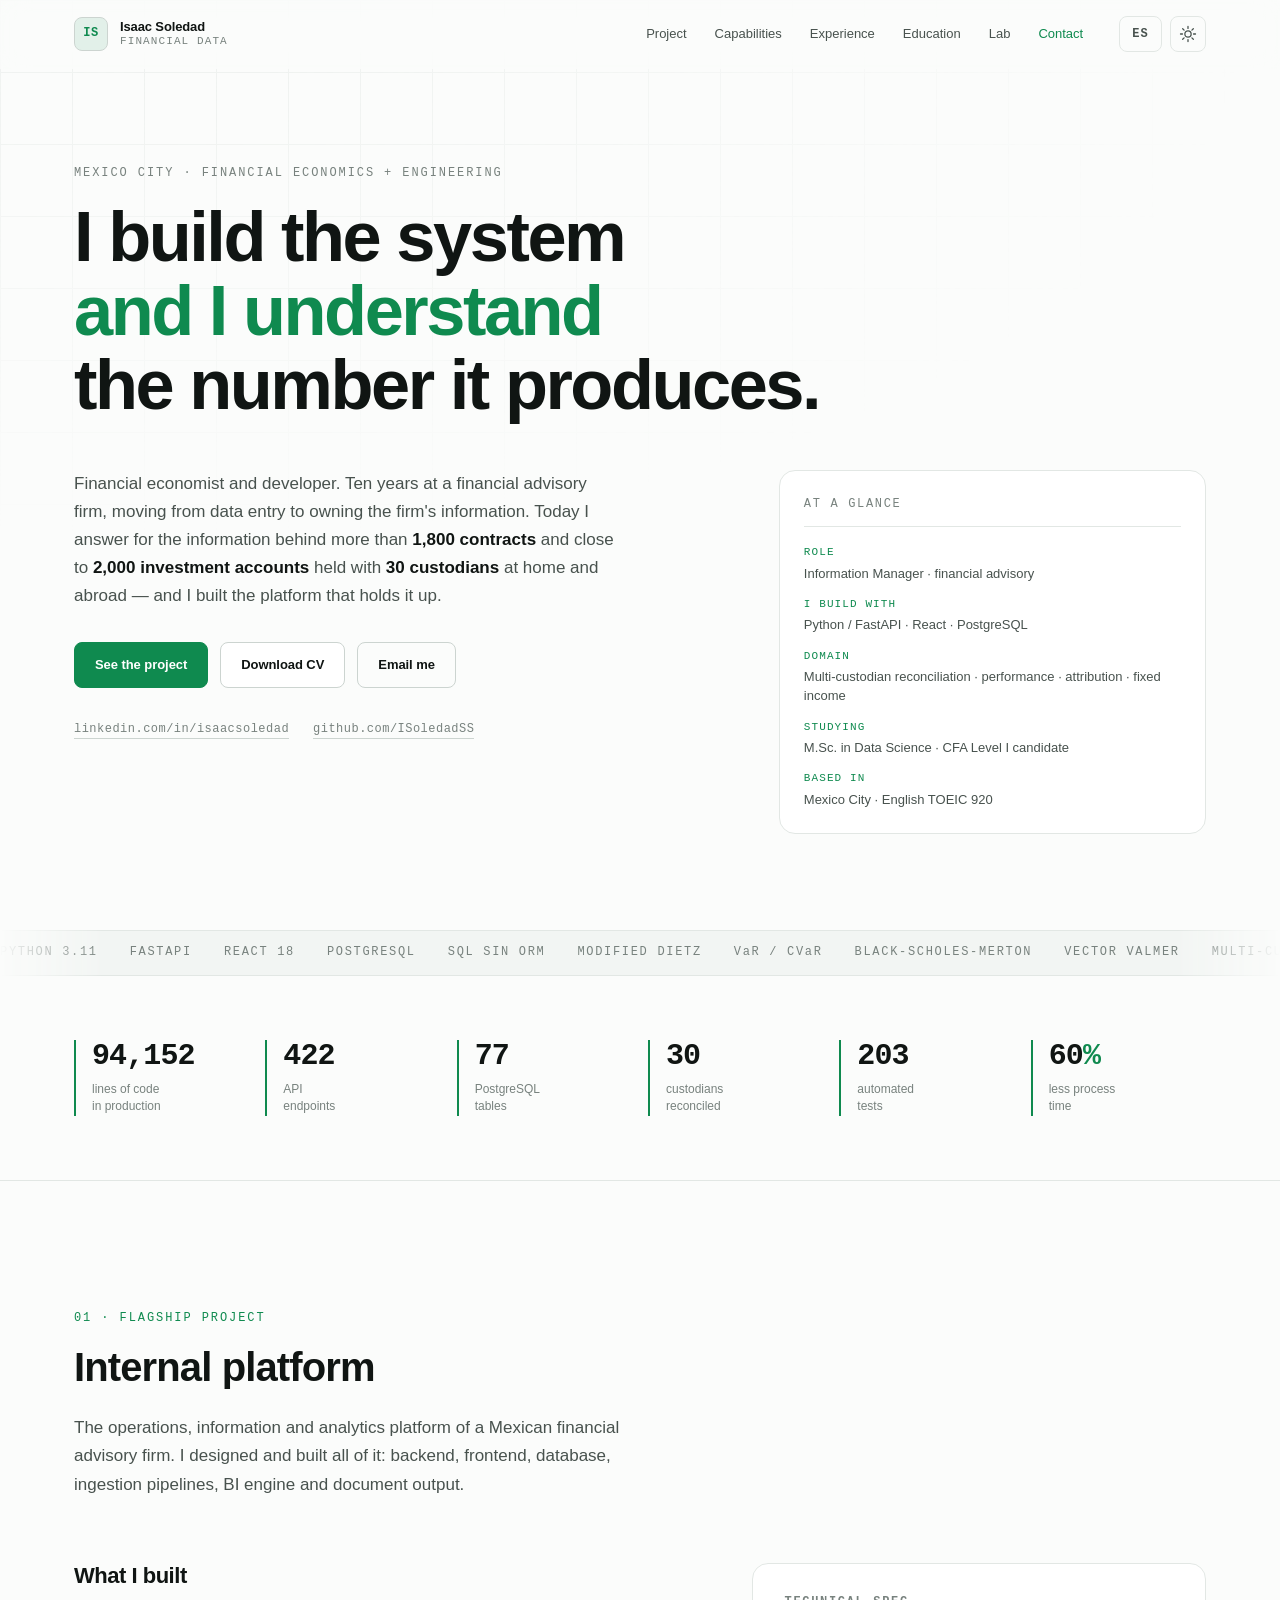
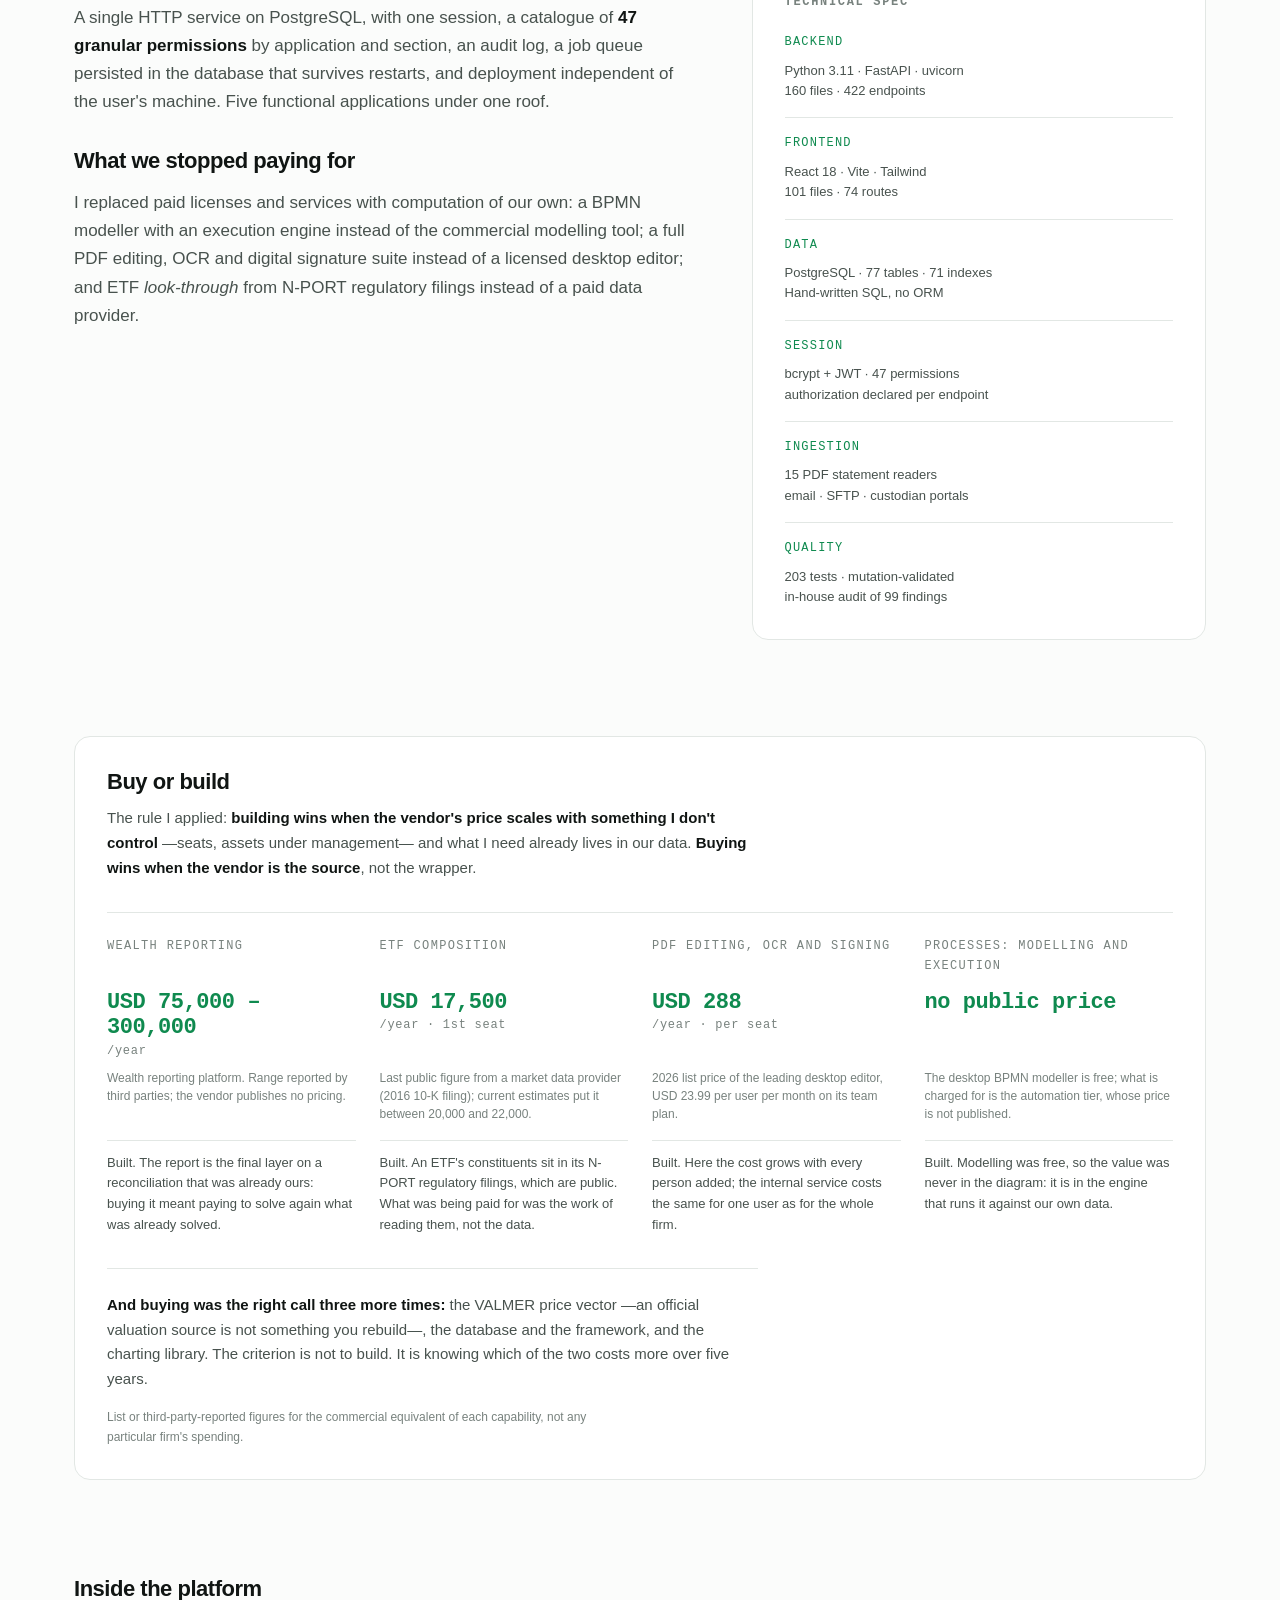
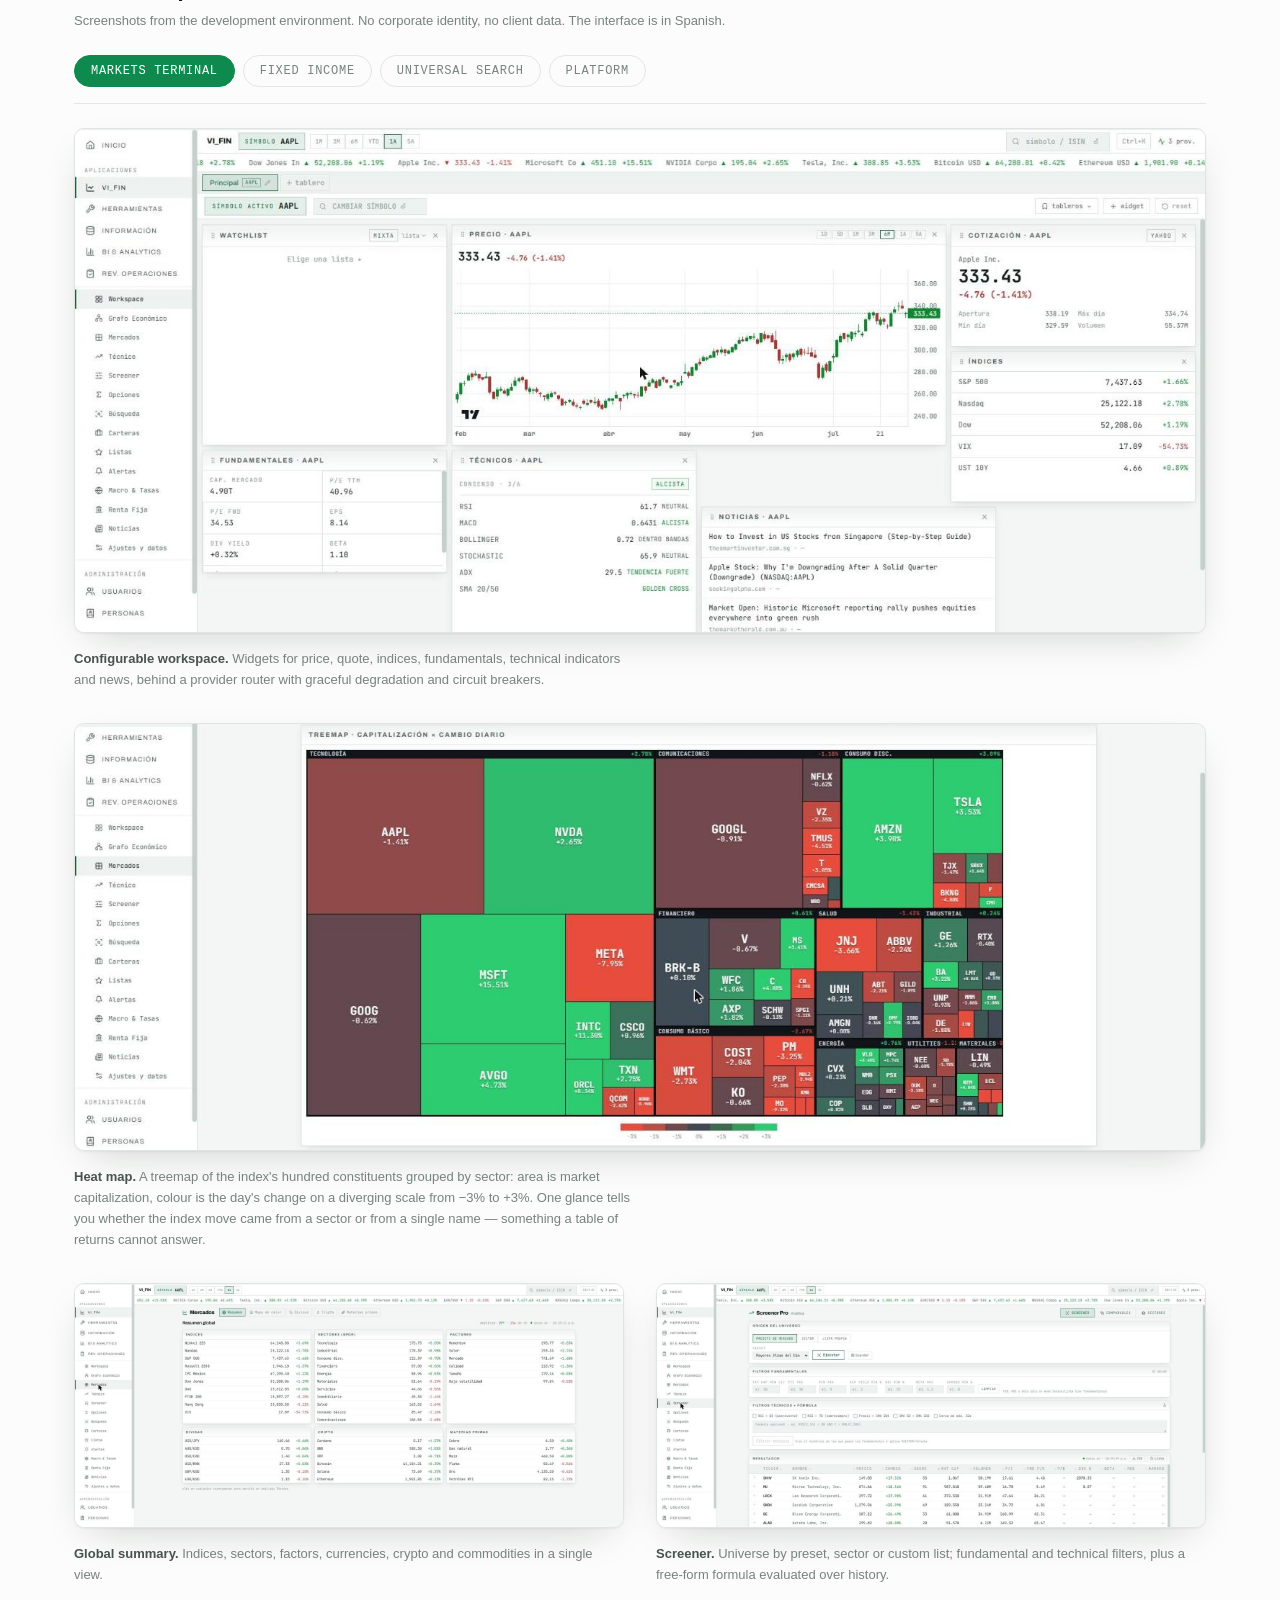
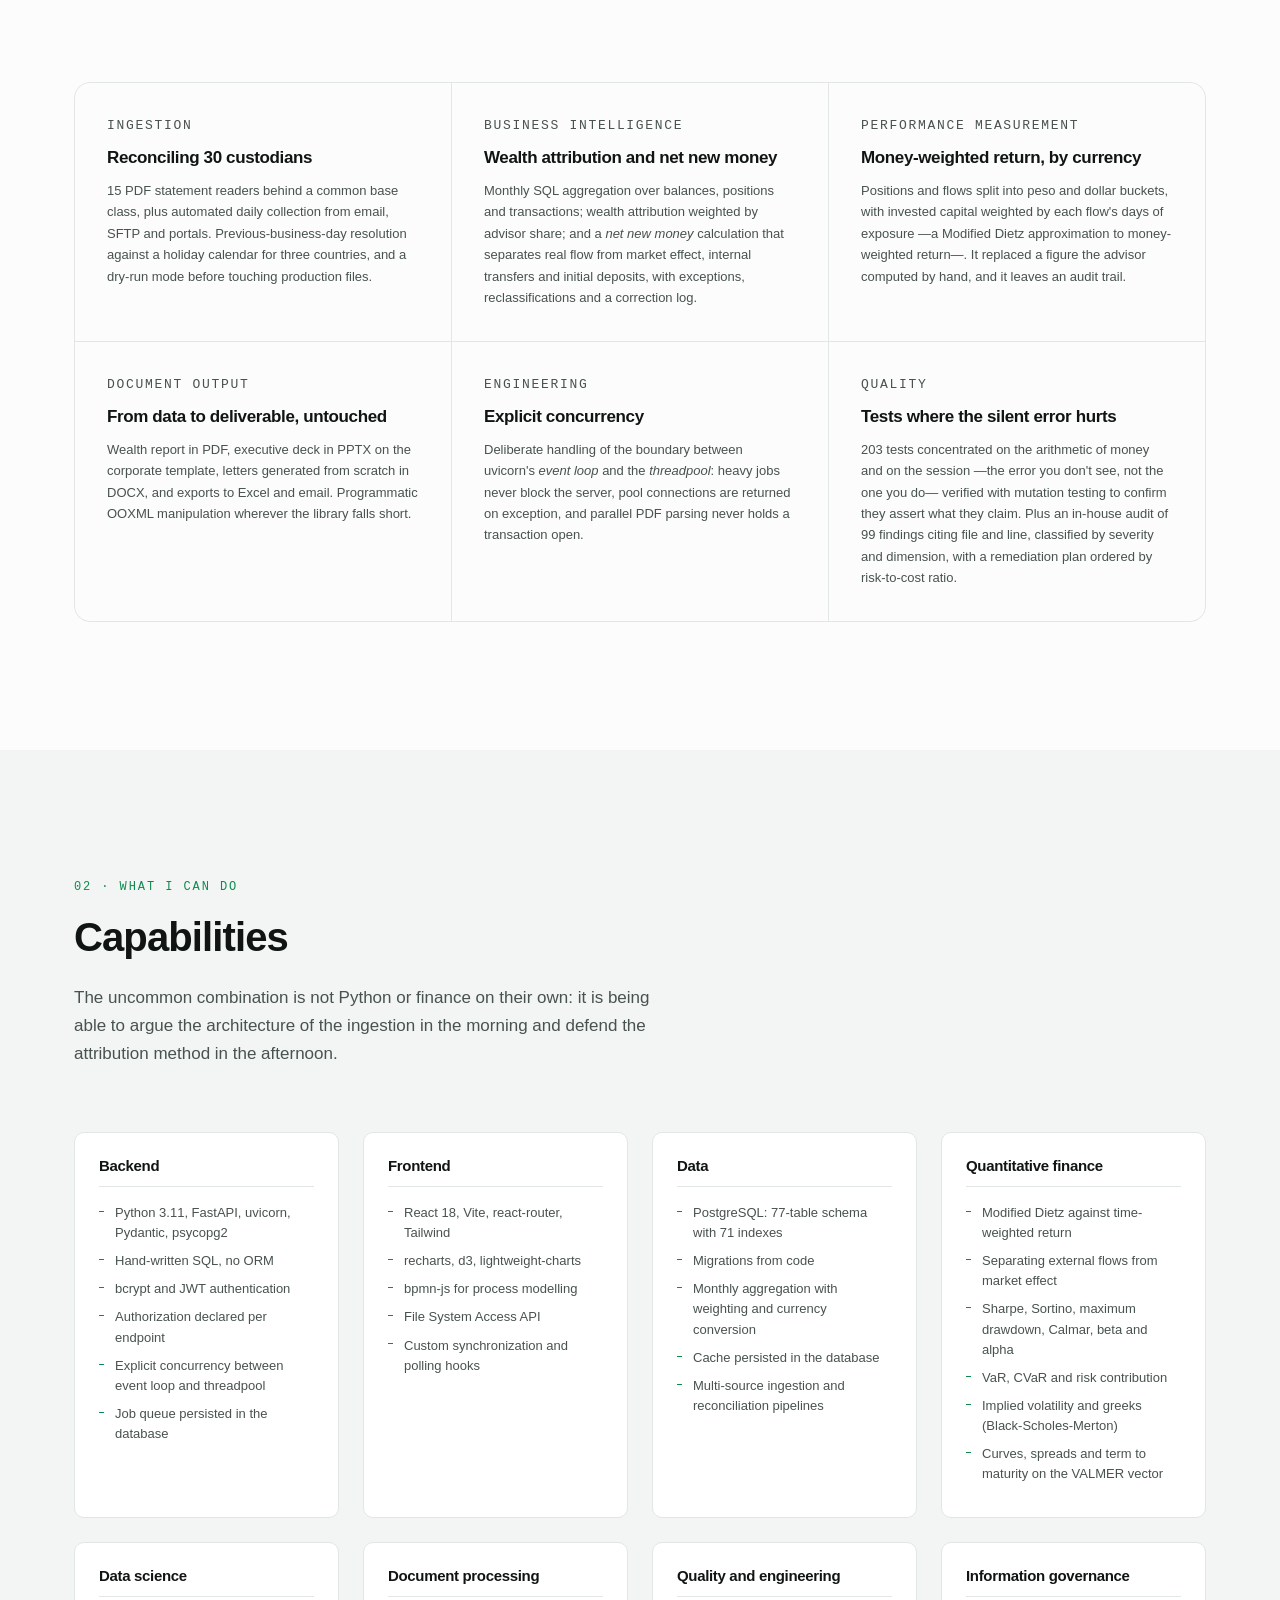
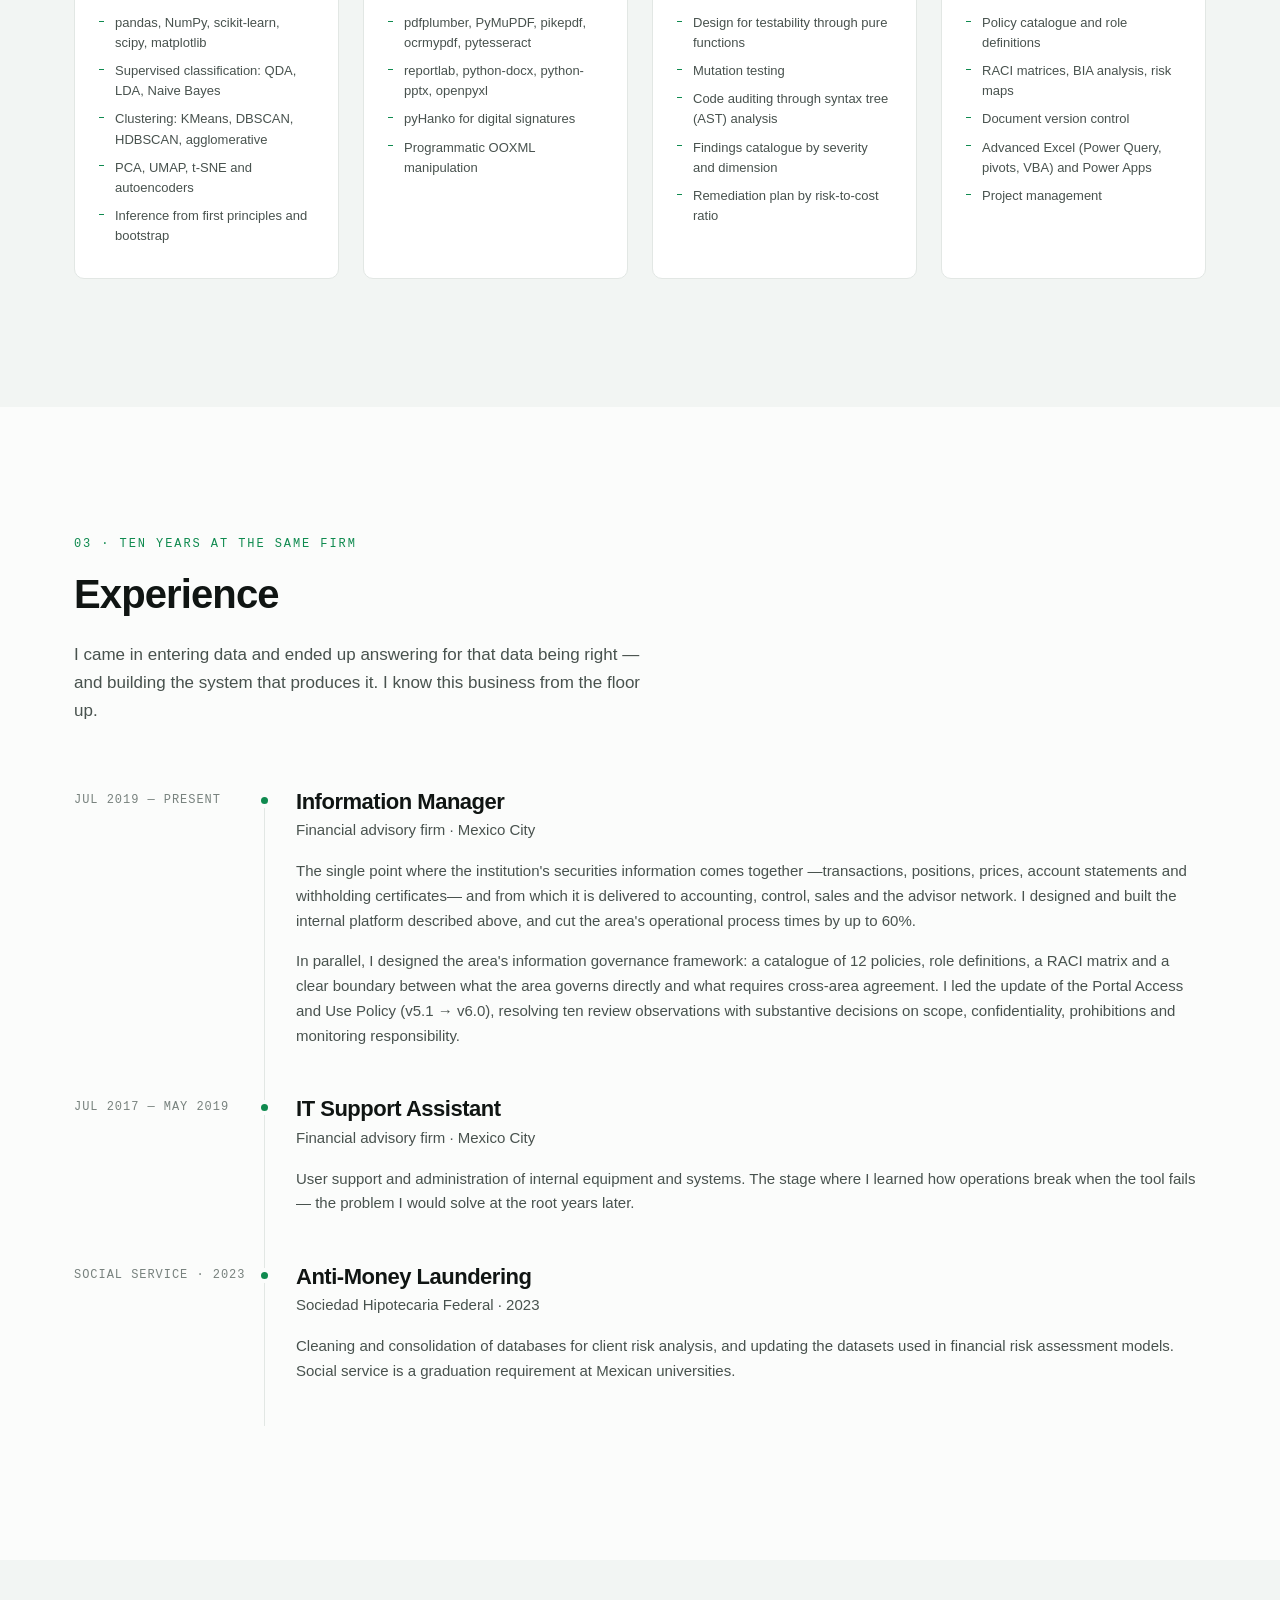
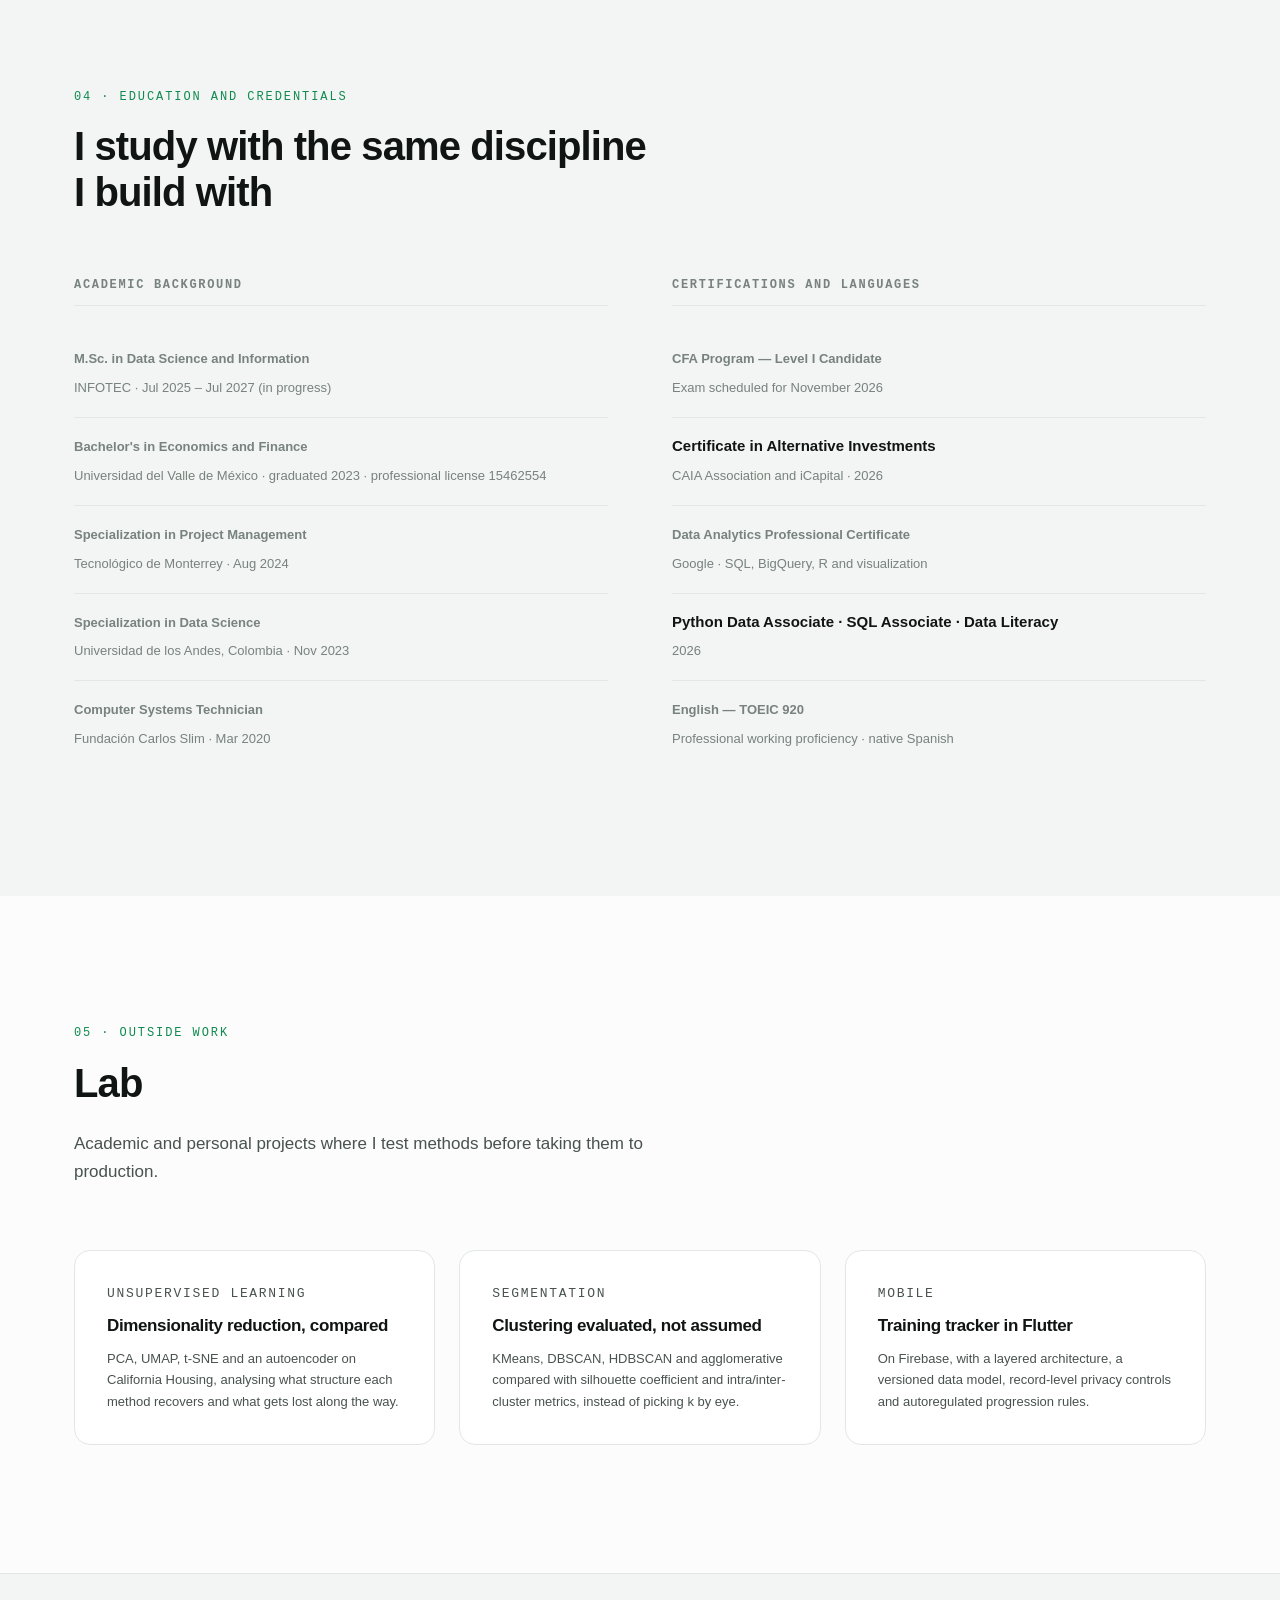
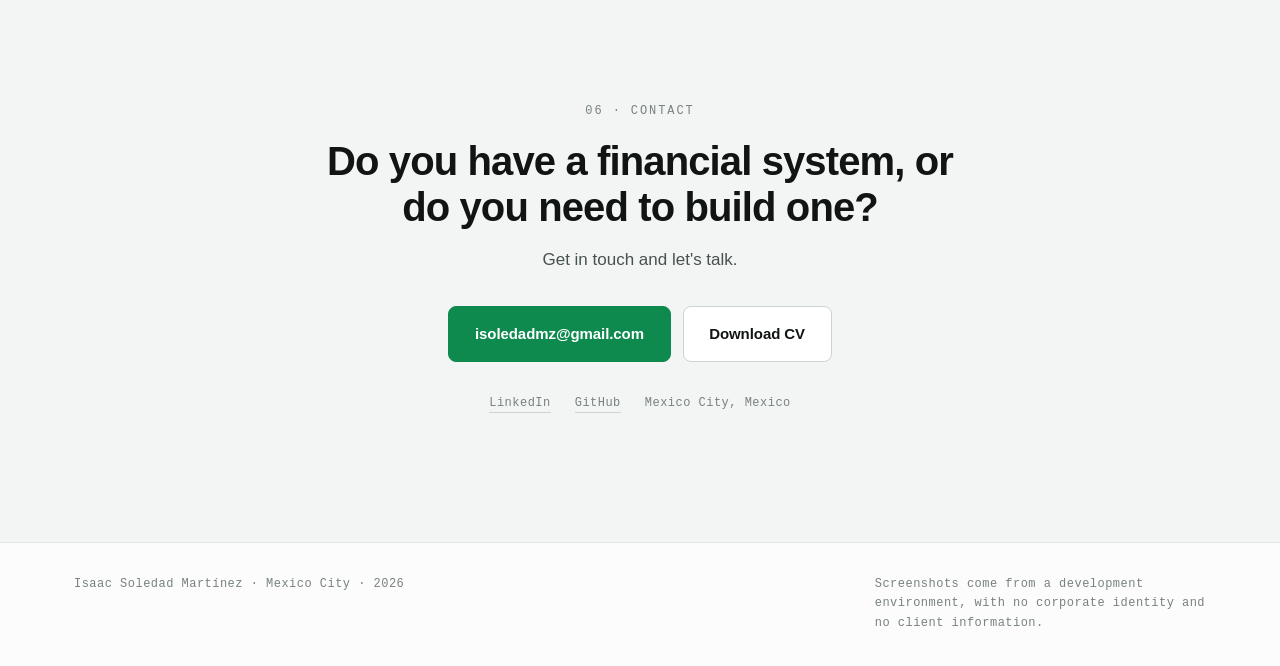
==== commit 81af8384: "Agrega el bloque Comprar o construir" ====
--- a/index.html
+++ b/index.html
@@ -15,9 +15,11 @@
 <meta property="og:locale:alternate" content="en_US">
 
 <link rel="icon" href="assets/favicon.svg" type="image/svg+xml">
-<link rel="stylesheet" href="css/tokens.css">
-<link rel="stylesheet" href="css/base.css">
-<link rel="stylesheet" href="css/components.css">
+<!-- El ?v= fuerza a los navegadores a pedir la versión nueva en lugar de la
+     copia en caché. Súbelo cada vez que cambies un archivo de css/ o js/. -->
+<link rel="stylesheet" href="css/tokens.css?v=3">
+<link rel="stylesheet" href="css/base.css?v=3">
+<link rel="stylesheet" href="css/components.css?v=3">
 </head>
 <body>
 
@@ -227,6 +229,65 @@
           </div>
         </dl>
       </aside>
+    </div>
+
+    <!-- Comprar o construir -->
+    <div class="bvb reveal">
+      <div class="bvb__head">
+        <h3><span lang="es">Comprar o construir</span><span lang="en">Buy or build</span></h3>
+        <p class="bvb__rule">
+          <span lang="es">La regla que apliqué: <strong>construir gana cuando el precio del proveedor escala con
+          algo que no controlo</strong> —asientos, activos bajo gestión— y lo que necesito ya vive en
+          nuestros datos. <strong>Comprar gana cuando el proveedor es la fuente</strong>, no el envoltorio.</span>
+          <span lang="en">The rule I applied: <strong>building wins when the vendor's price scales with something I
+          don't control</strong> —seats, assets under management— and what I need already lives in our
+          data. <strong>Buying wins when the vendor is the source</strong>, not the wrapper.</span>
+        </p>
+      </div>
+
+      <ul class="bvb__list">
+        <li>
+          <p class="bvb__cap"><span lang="es">Reportes patrimoniales</span><span lang="en">Wealth reporting</span></p>
+          <p class="bvb__price">USD 75,000 – 300,000<i>/<span lang="es">año</span><span lang="en">year</span></i></p>
+          <p class="bvb__src"><span lang="es">Plataforma de reporteo patrimonial. Rango reportado por terceros; el proveedor no publica precios.</span><span lang="en">Wealth reporting platform. Range reported by third parties; the vendor publishes no pricing.</span></p>
+          <p class="bvb__why"><span lang="es">Construido. El reporte es la capa final sobre una conciliación que ya era nuestra: comprarlo significaba pagar por volver a resolver lo ya resuelto.</span><span lang="en">Built. The report is the final layer on a reconciliation that was already ours: buying it meant paying to solve again what was already solved.</span></p>
+        </li>
+
+        <li>
+          <p class="bvb__cap"><span lang="es">Composición de ETFs</span><span lang="en">ETF composition</span></p>
+          <p class="bvb__price">USD 17,500<i>/<span lang="es">año · 1.er asiento</span><span lang="en">year · 1st seat</span></i></p>
+          <p class="bvb__src"><span lang="es">Última cifra pública de un proveedor de datos de mercado (reporte 10-K de 2016); estimaciones actuales la sitúan entre 20,000 y 22,000.</span><span lang="en">Last public figure from a market data provider (2016 10-K filing); current estimates put it between 20,000 and 22,000.</span></p>
+          <p class="bvb__why"><span lang="es">Construido. Los constituyentes de un ETF están en sus reportes regulatorios N-PORT, que son públicos. Se pagaba por el trabajo de leerlos, no por el dato.</span><span lang="en">Built. An ETF's constituents sit in its N-PORT regulatory filings, which are public. What was being paid for was the work of reading them, not the data.</span></p>
+        </li>
+
+        <li>
+          <p class="bvb__cap"><span lang="es">Edición de PDF, OCR y firma</span><span lang="en">PDF editing, OCR and signing</span></p>
+          <p class="bvb__price">USD 288<i>/<span lang="es">año · por asiento</span><span lang="en">year · per seat</span></i></p>
+          <p class="bvb__src"><span lang="es">Precio de lista 2026 del editor de escritorio líder, USD 23.99 por usuario al mes en su plan para equipos.</span><span lang="en">2026 list price of the leading desktop editor, USD 23.99 per user per month on its team plan.</span></p>
+          <p class="bvb__why"><span lang="es">Construido. Aquí el costo crece con cada persona que se suma; el servicio interno cuesta lo mismo para uno que para toda la firma.</span><span lang="en">Built. Here the cost grows with every person added; the internal service costs the same for one user as for the whole firm.</span></p>
+        </li>
+
+        <li>
+          <p class="bvb__cap"><span lang="es">Procesos: modelado y ejecución</span><span lang="en">Processes: modelling and execution</span></p>
+          <p class="bvb__price"><span lang="es">sin precio público</span><span lang="en">no public price</span></p>
+          <p class="bvb__src"><span lang="es">El modelador BPMN de escritorio es gratuito; lo que se cobra es el nivel de automatización, cuyo precio no se publica.</span><span lang="en">The desktop BPMN modeller is free; what is charged for is the automation tier, whose price is not published.</span></p>
+          <p class="bvb__why"><span lang="es">Construido. Modelar era gratis, así que el valor nunca estuvo en el diagrama: está en el motor que lo ejecuta contra nuestros propios datos.</span><span lang="en">Built. Modelling was free, so the value was never in the diagram: it is in the engine that runs it against our own data.</span></p>
+        </li>
+      </ul>
+
+      <p class="bvb__foot">
+        <span lang="es"><b>Y comprar fue lo correcto tres veces más:</b> el vector de precios de VALMER —una fuente de
+        valuación oficial no se reconstruye—, la base de datos y el framework, y la librería de gráficos.
+        El criterio no es construir. Es saber cuál de las dos cosas cuesta más a cinco años.</span>
+        <span lang="en"><b>And buying was the right call three more times:</b> the VALMER price vector —an official
+        valuation source is not something you rebuild—, the database and the framework, and the charting
+        library. The criterion is not to build. It is knowing which of the two costs more over five years.</span>
+      </p>
+
+      <p class="bvb__disc">
+        <span lang="es">Cifras de lista o reportadas por terceros para el equivalente comercial de cada capacidad, no el gasto de ninguna firma en particular.</span>
+        <span lang="en">List or third-party-reported figures for the commercial equivalent of each capability, not any particular firm's spending.</span>
+      </p>
     </div>
 
     <!-- Galería -->
@@ -812,6 +873,6 @@
   <img id="lbimg" src="" alt="">
 </div>
 
-<script src="js/main.js"></script>
+<script src="js/main.js?v=3"></script>
 </body>
 </html>
--- a/css/components.css
+++ b/css/components.css
@@ -682,3 +682,96 @@
   font-weight: 600;
   letter-spacing: 0.1em;
 }
+
+/* ══════════ Comprar o construir ══════════ */
+
+.bvb {
+  margin-bottom: var(--sp-24);
+  padding: var(--sp-8);
+  border: 1px solid var(--line);
+  border-radius: var(--radius-lg);
+  background: var(--surface);
+}
+
+.bvb__head { max-width: 68ch; margin-bottom: var(--sp-8); }
+.bvb__head h3 { font-size: var(--t-lg); margin-bottom: var(--sp-3); }
+.bvb__rule { font-size: var(--t-base); color: var(--ink-2); }
+
+.bvb__list {
+  display: grid;
+  grid-template-columns: repeat(4, 1fr);
+  gap: var(--sp-6);
+  padding-top: var(--sp-6);
+  border-top: 1px solid var(--line);
+}
+@media (max-width: 980px) { .bvb__list { grid-template-columns: 1fr 1fr; } }
+@media (max-width: 560px) { .bvb__list { grid-template-columns: 1fr; } }
+
+.bvb__list li { display: flex; flex-direction: column; }
+
+.bvb__cap {
+  font-family: var(--f-mono);
+  font-size: var(--t-xs);
+  letter-spacing: 0.11em;
+  text-transform: uppercase;
+  color: var(--ink-3);
+  margin-bottom: var(--sp-3);
+  min-height: 3.4em;   /* dos renglones, para que las cuatro columnas arranquen parejas */
+}
+
+.bvb__price {
+  font-family: var(--f-mono);
+  font-size: var(--t-lg);
+  font-weight: 600;
+  letter-spacing: -0.02em;
+  color: var(--accent);
+  line-height: 1.15;
+  margin-bottom: var(--sp-2);
+  font-variant-numeric: tabular-nums;
+  /* Alinea el borde inferior de las cuatro columnas aunque una cifra
+     ocupe dos renglones y otra sólo uno. */
+  min-height: 4.4rem;
+}
+.bvb__price i {
+  display: block;
+  margin-top: 4px;
+  font-style: normal;
+  font-size: var(--t-xs);
+  font-weight: 400;
+  letter-spacing: 0.06em;
+  color: var(--ink-3);
+}
+
+.bvb__src {
+  font-size: var(--t-xs);
+  line-height: 1.5;
+  color: var(--ink-3);
+  padding-bottom: var(--sp-3);
+  margin-bottom: var(--sp-3);
+  border-bottom: 1px solid var(--line);
+  min-height: 6em;
+}
+
+@media (max-width: 560px) {
+  .bvb__price, .bvb__src { min-height: 0; }
+  .bvb__cap { min-height: 0; }
+}
+
+.bvb__why { font-size: var(--t-sm); line-height: 1.6; color: var(--ink-2); }
+
+.bvb__foot {
+  margin-top: var(--sp-8);
+  padding-top: var(--sp-6);
+  border-top: 1px solid var(--line);
+  font-size: var(--t-base);
+  color: var(--ink-2);
+  max-width: 78ch;
+}
+.bvb__foot b { color: var(--ink); }
+
+.bvb__disc {
+  margin-top: var(--sp-4);
+  font-size: var(--t-xs);
+  color: var(--ink-3);
+  max-width: 78ch;
+}
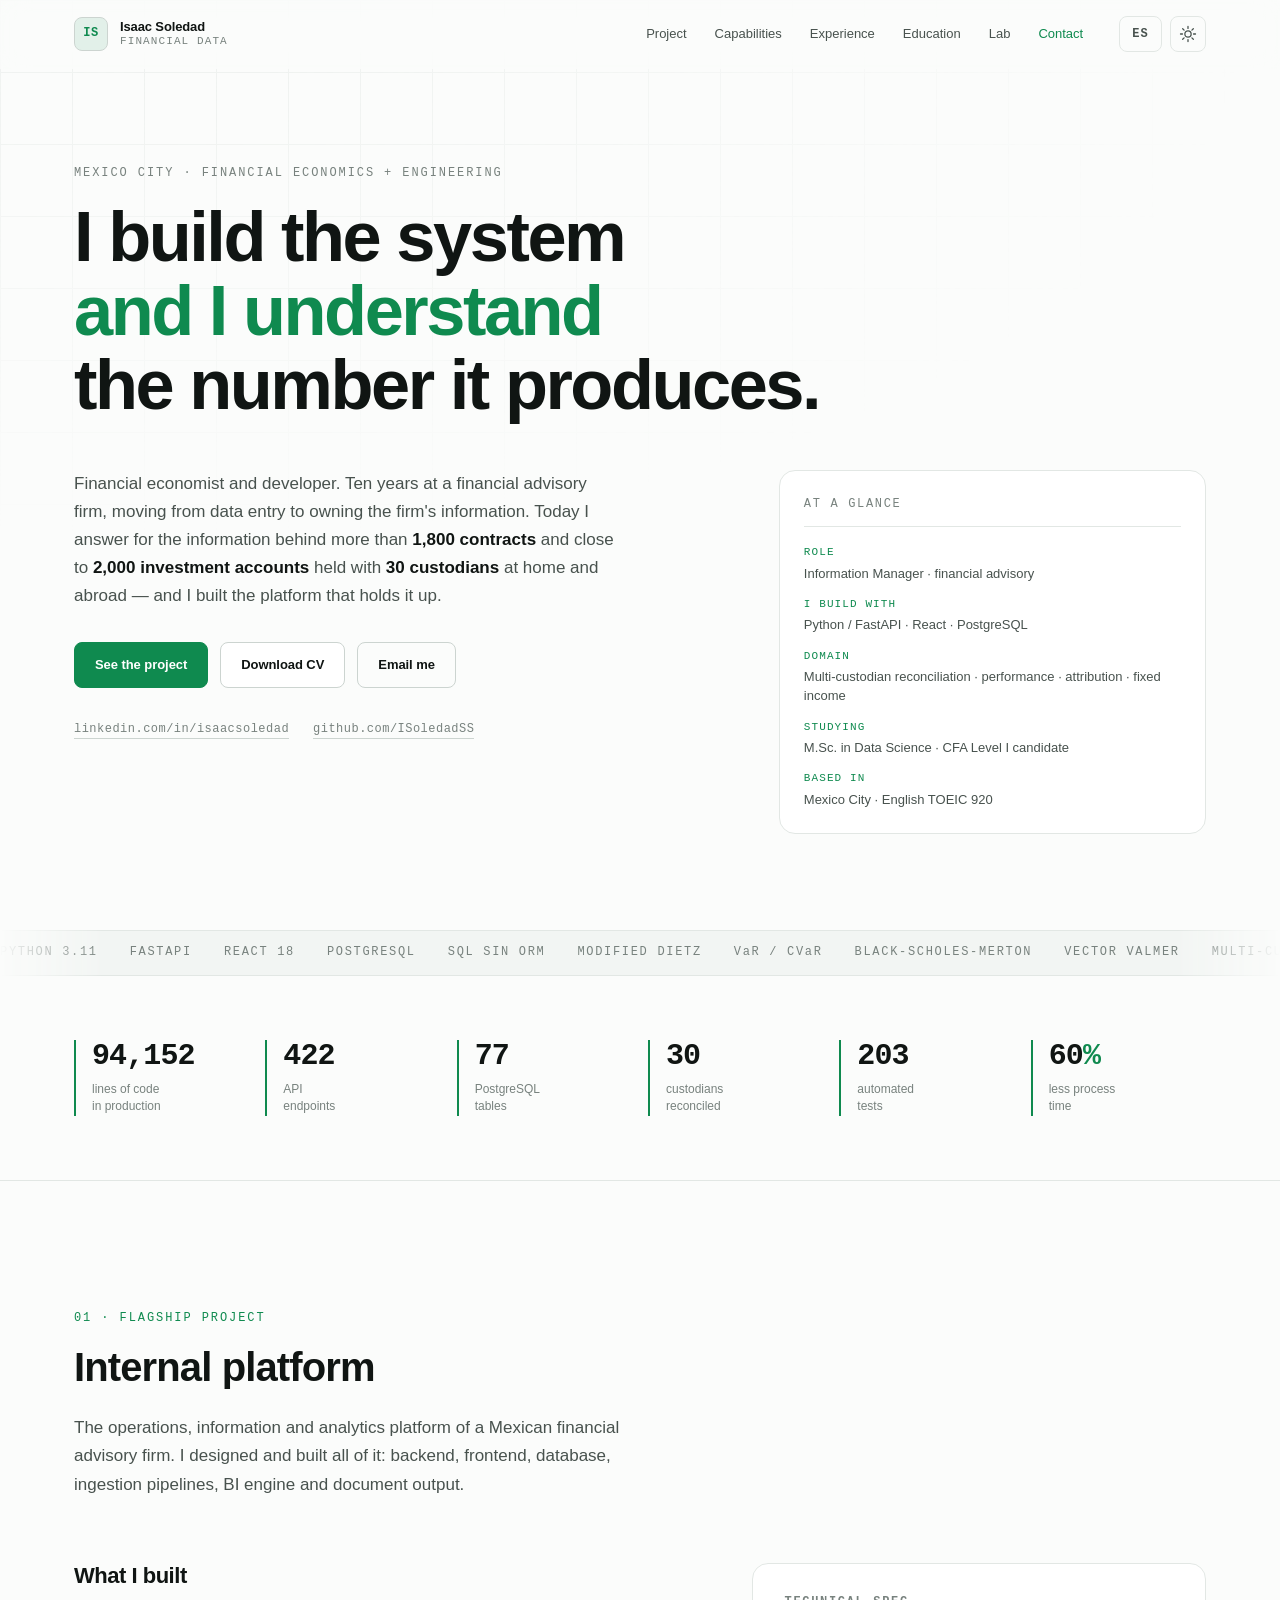
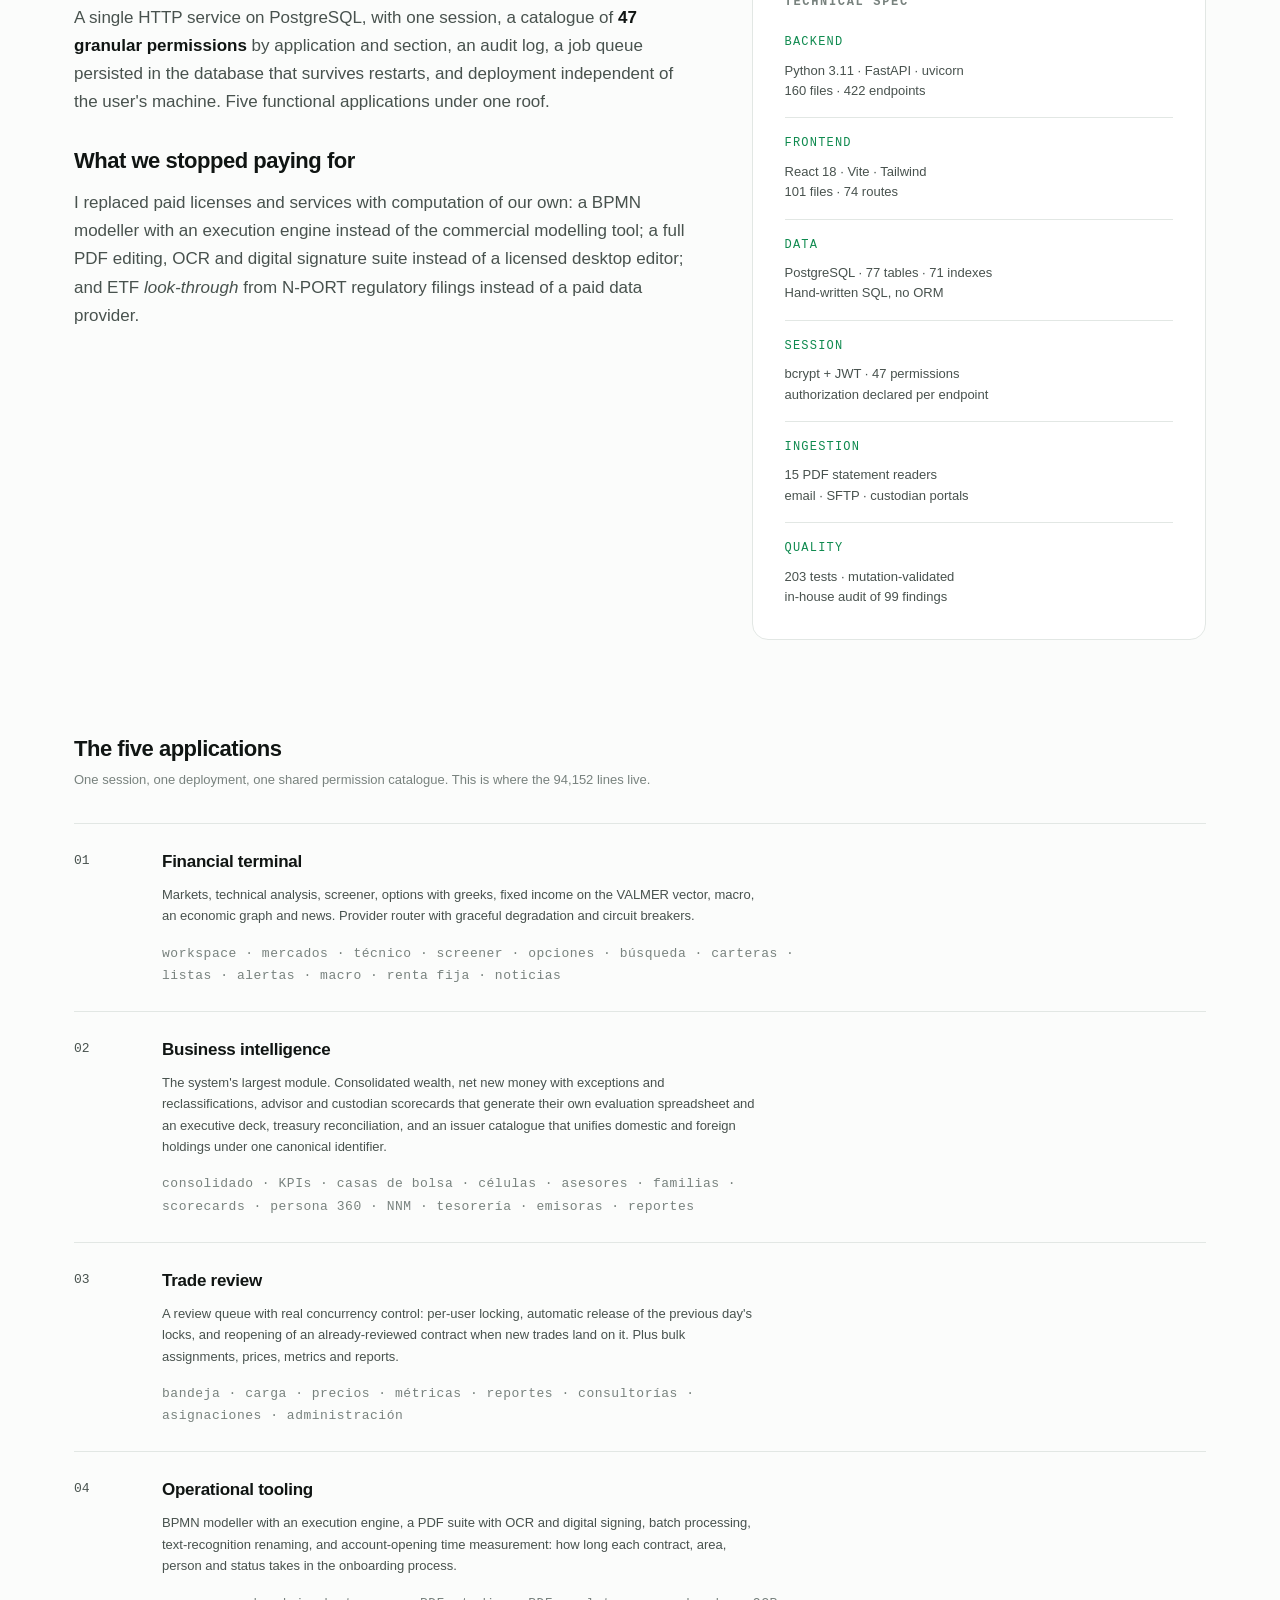
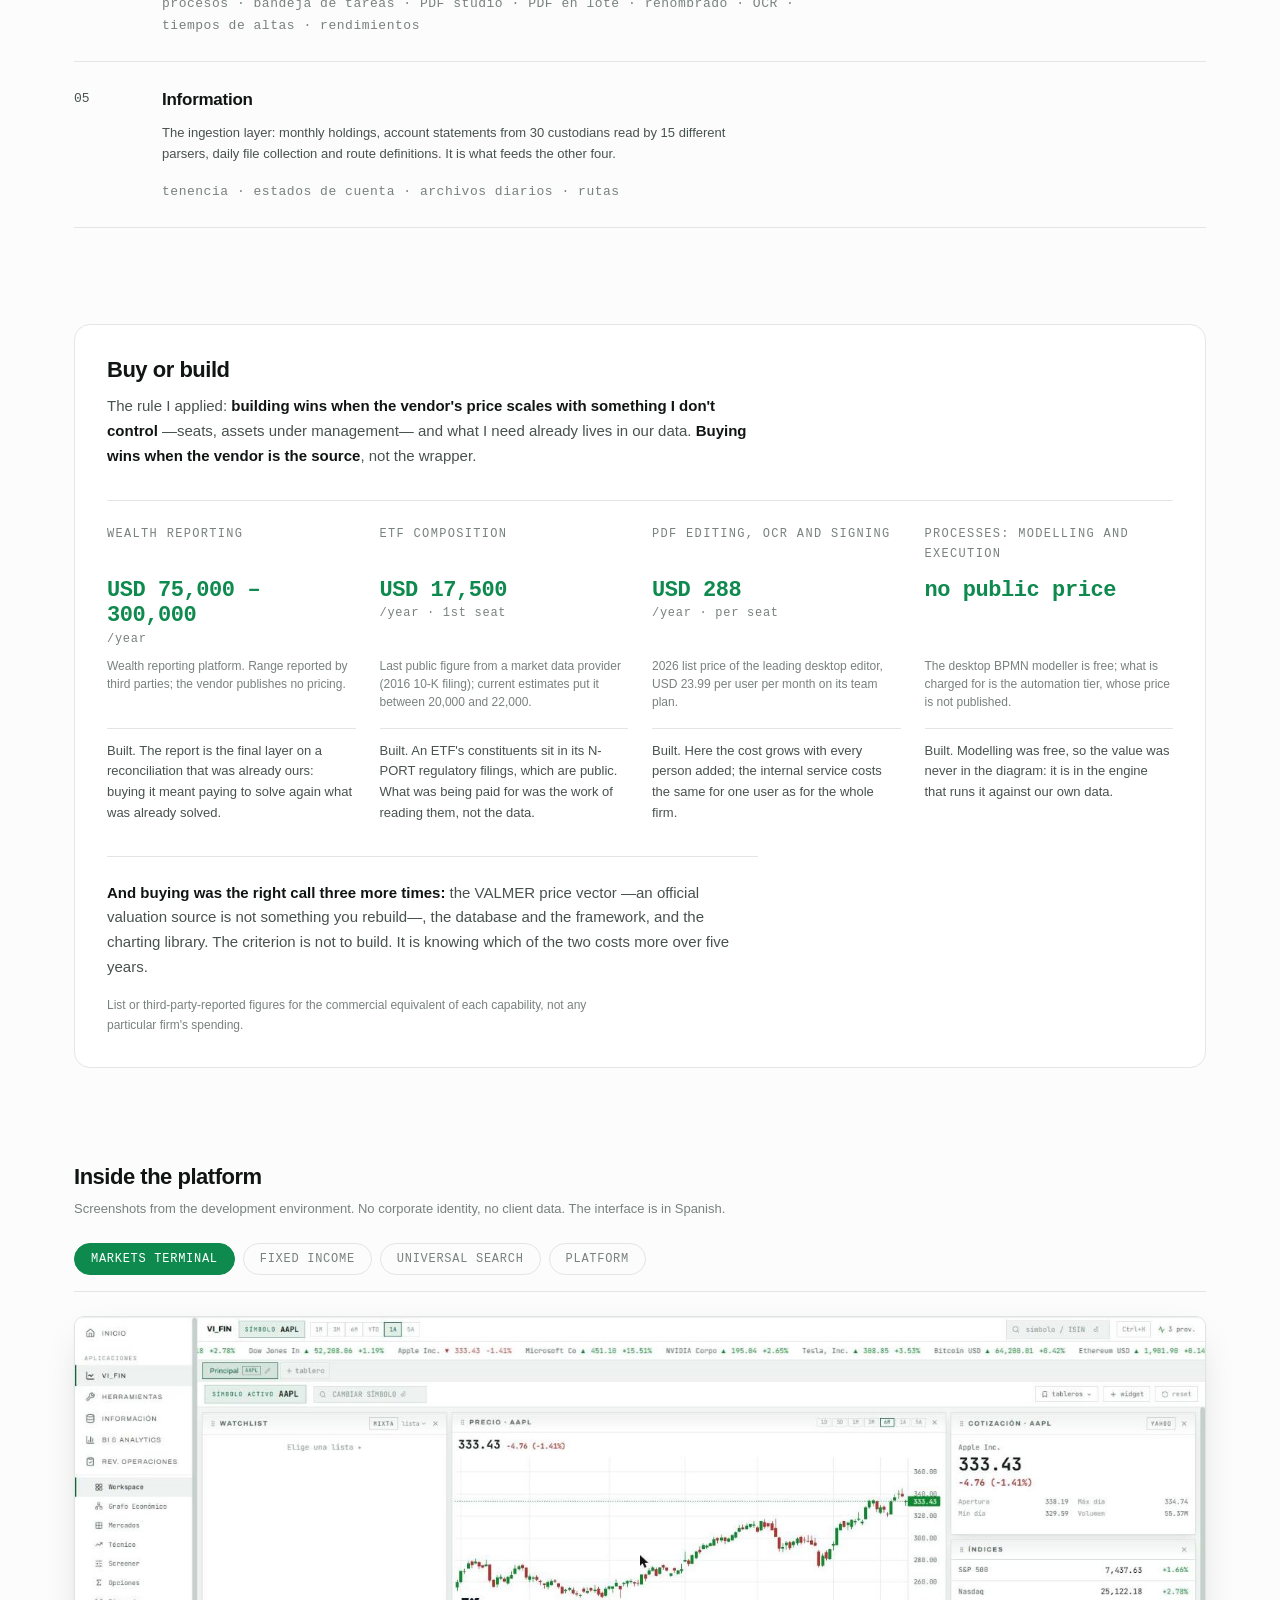
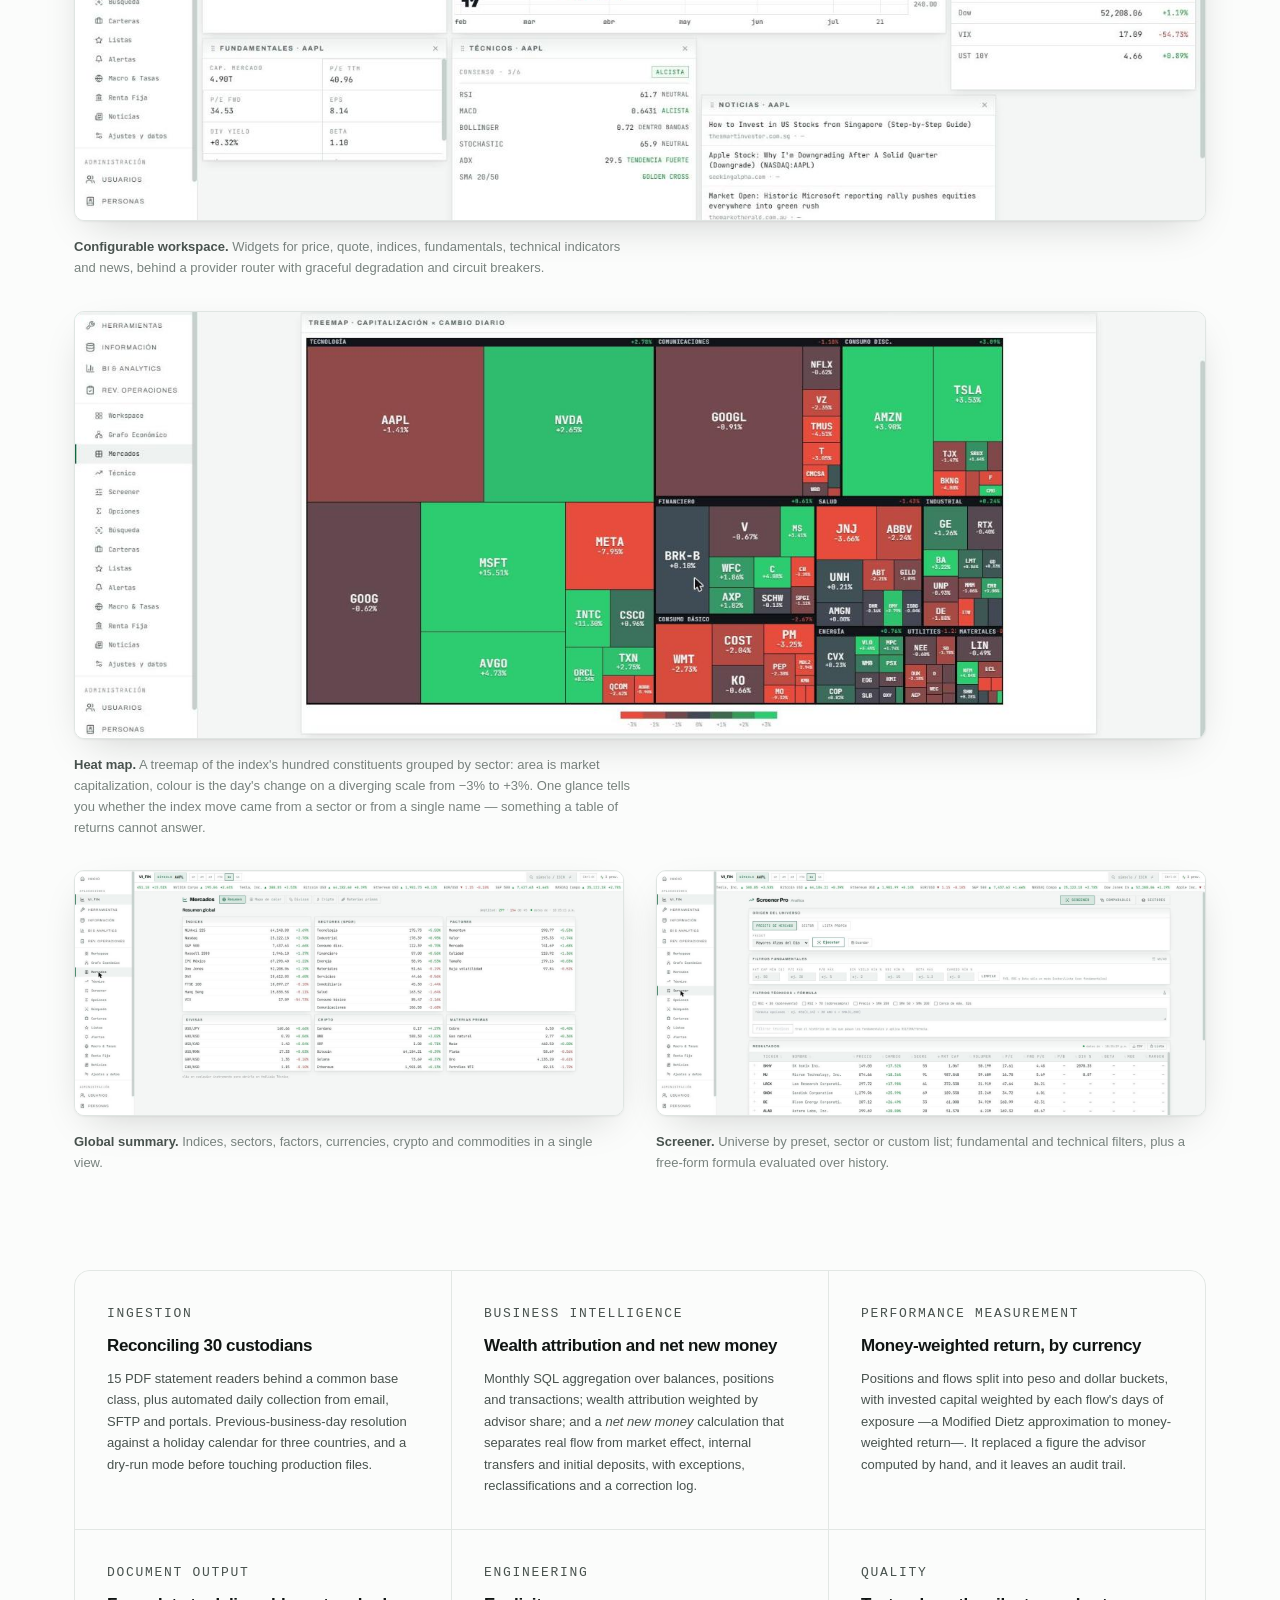
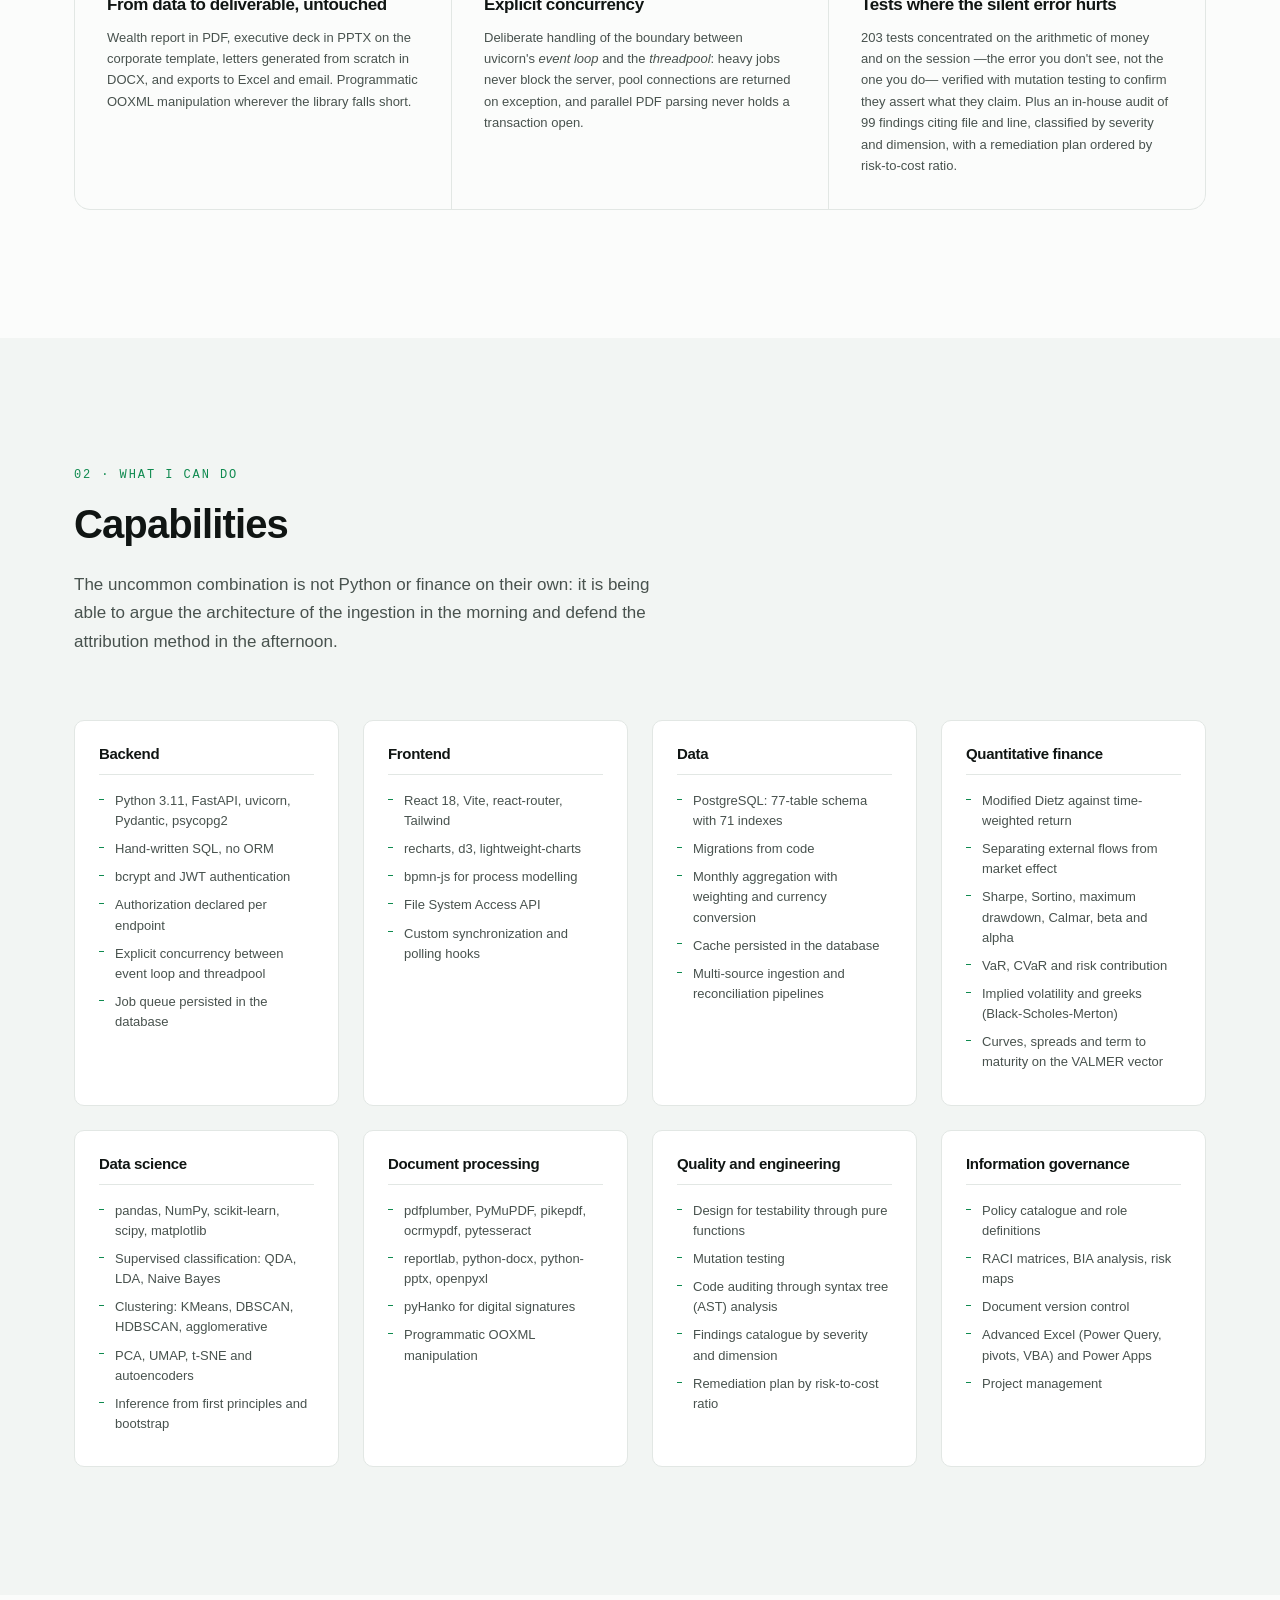
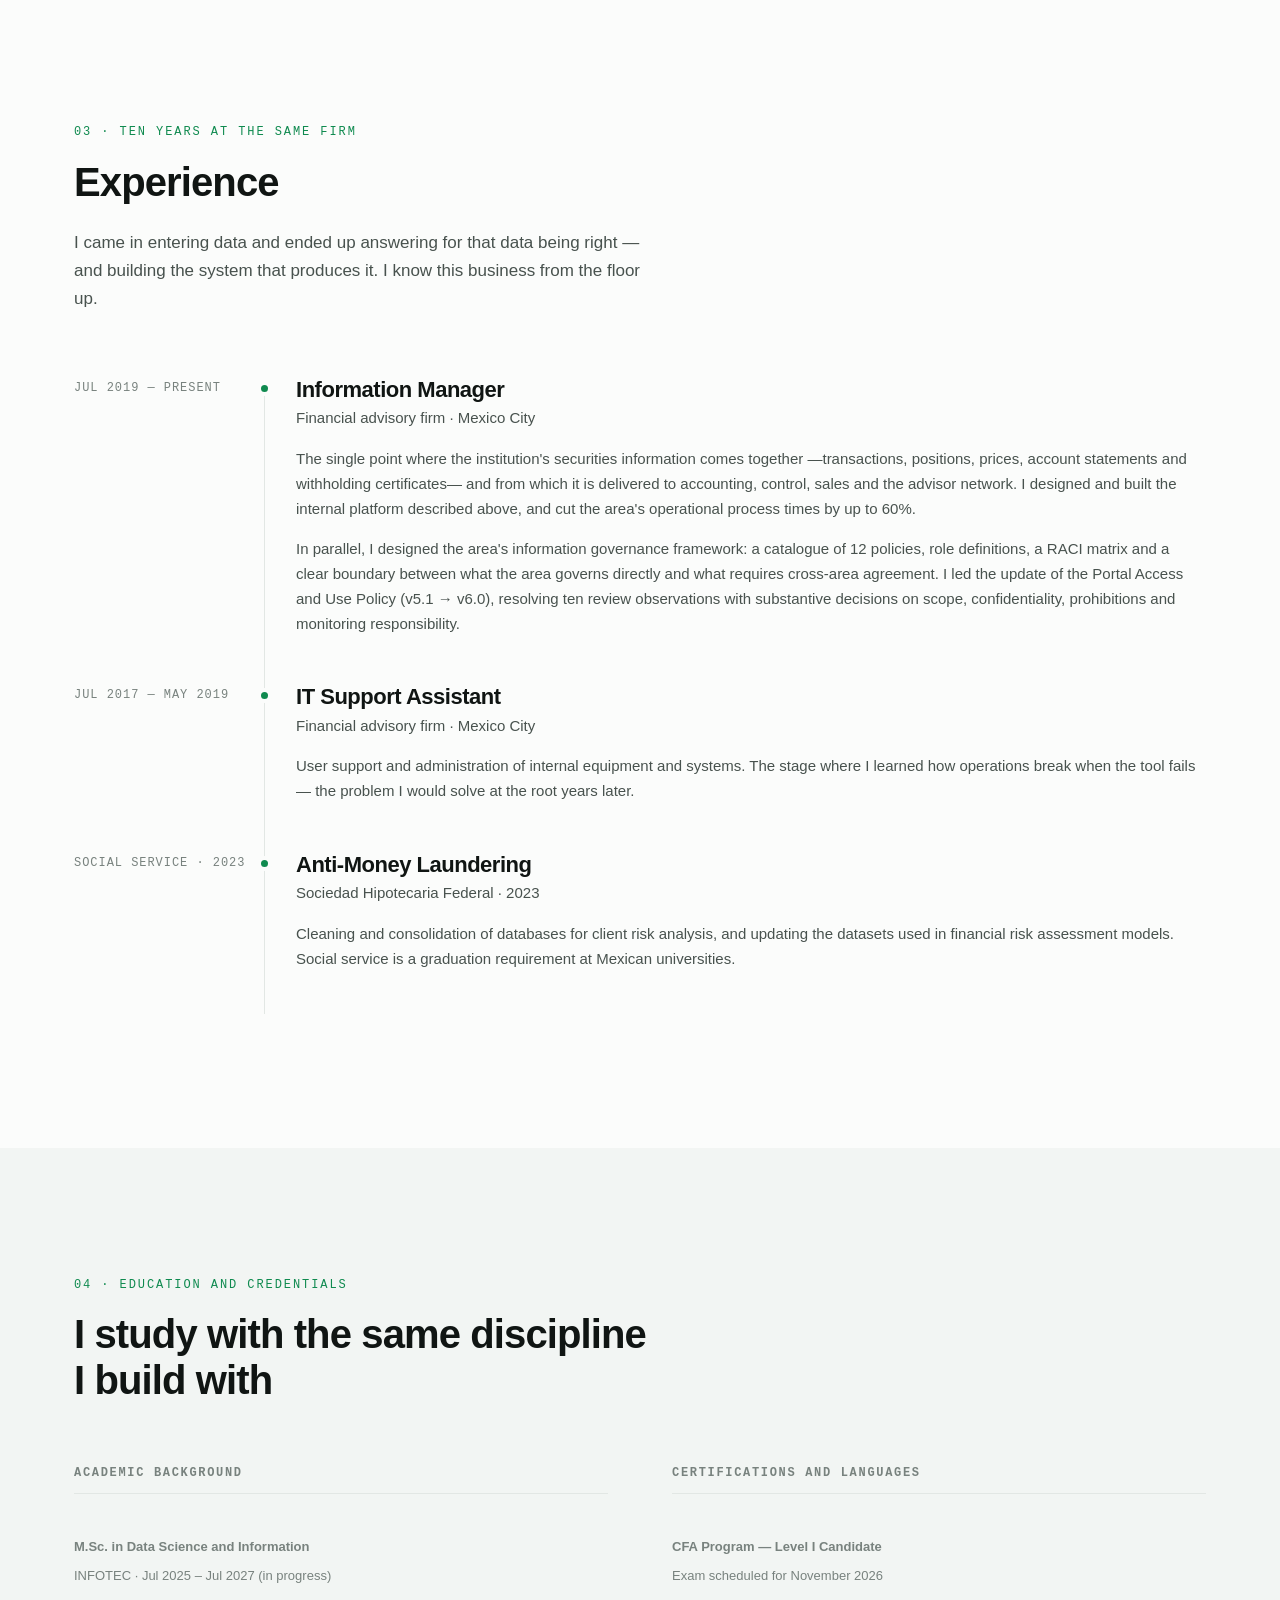
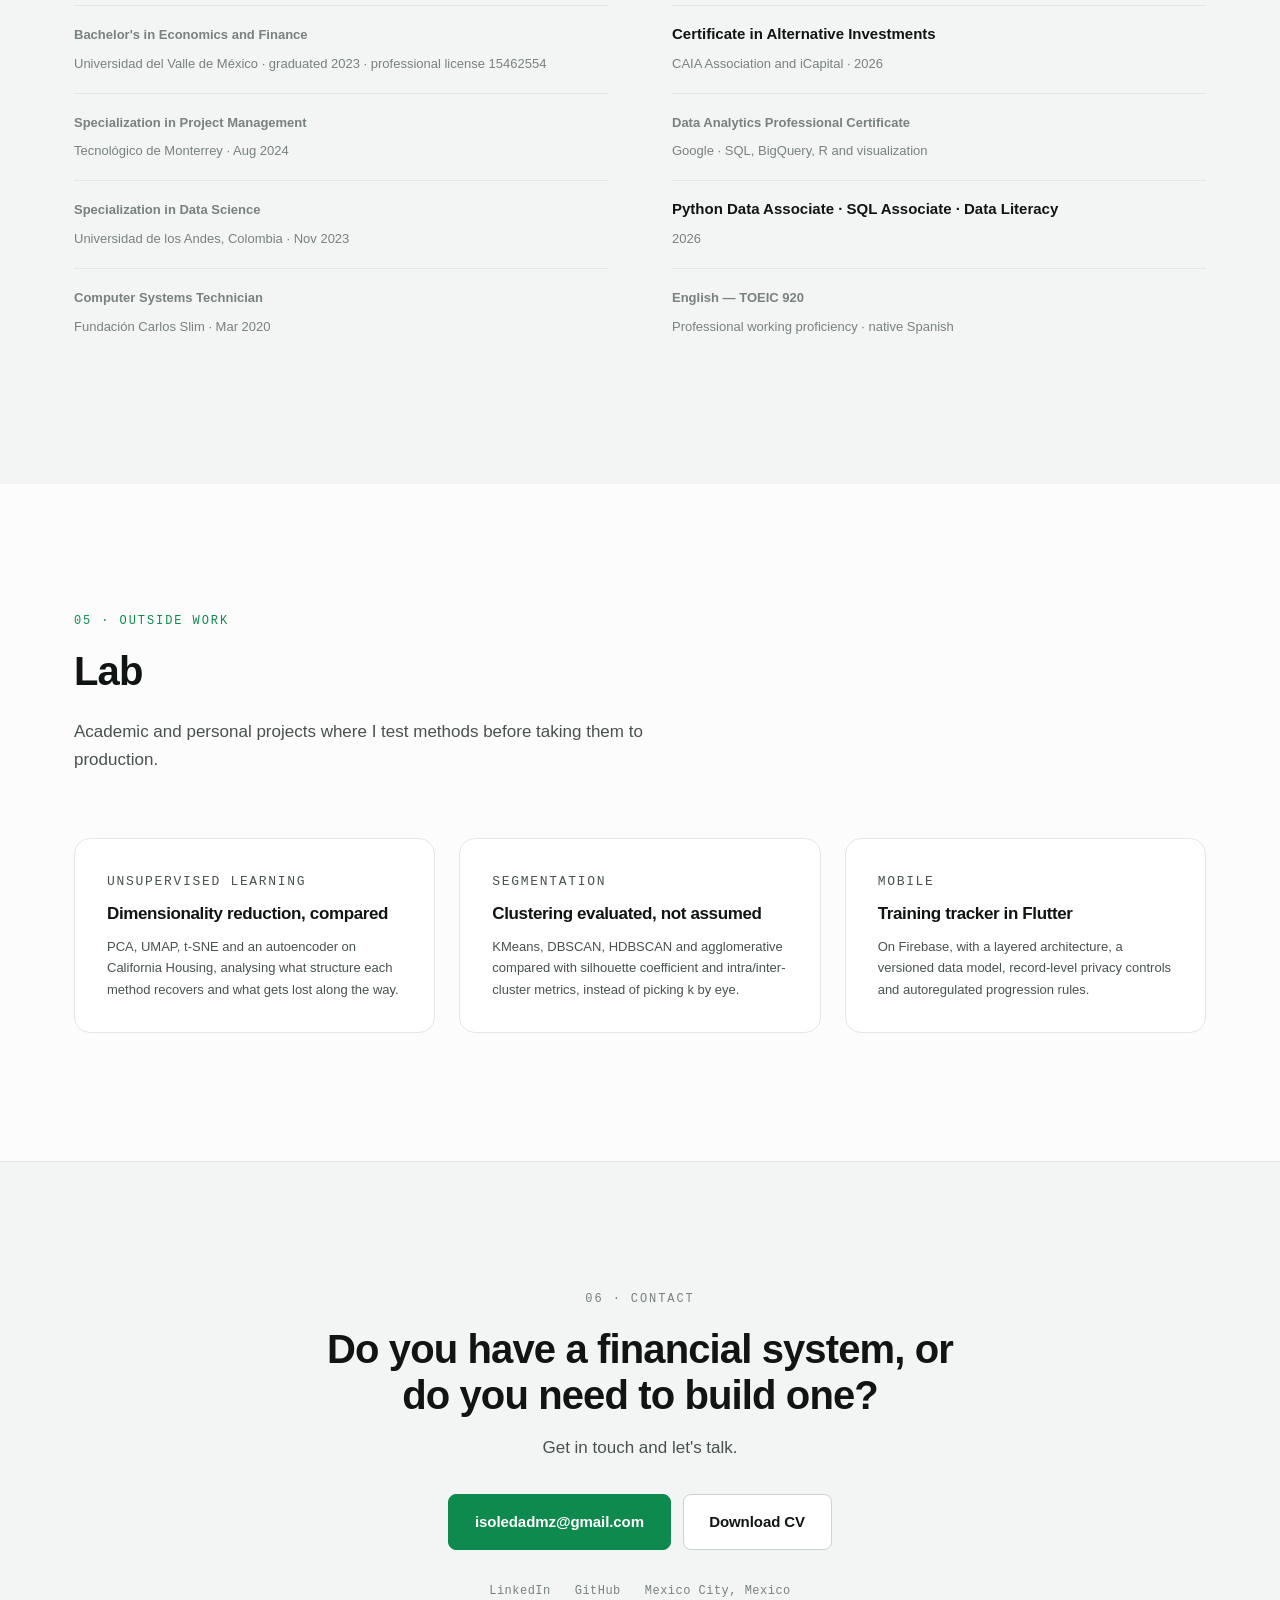
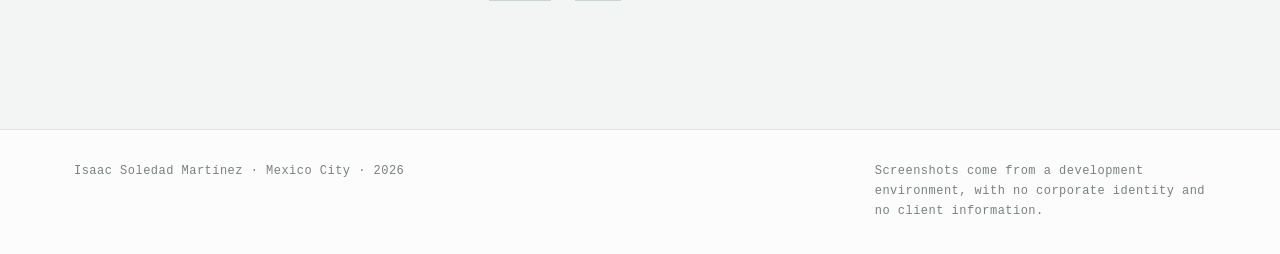
==== commit f349e092: "CV en PDF y mapa de las cinco aplicaciones" ====
--- a/index.html
+++ b/index.html
@@ -13,13 +13,21 @@
 <meta property="og:description" content="Diez años en una firma de asesoría financiera. Construí la plataforma interna que soporta su operación, su información y su analítica.">
 <meta property="og:locale" content="es_MX">
 <meta property="og:locale:alternate" content="en_US">
+<meta property="og:url" content="https://isoledadss.github.io/">
+<!-- Imagen de vista previa: la que muestran LinkedIn, WhatsApp, Slack y X
+     al pegar el enlace. Debe ser absoluta, nunca relativa. -->
+<meta property="og:image" content="https://isoledadss.github.io/assets/og-preview.png">
+<meta property="og:image:width" content="1200">
+<meta property="og:image:height" content="630">
+<meta property="og:image:alt" content="Isaac Soledad Martínez — Construyo el sistema y entiendo el número que produce.">
+<meta name="twitter:card" content="summary_large_image">
 
 <link rel="icon" href="assets/favicon.svg" type="image/svg+xml">
 <!-- El ?v= fuerza a los navegadores a pedir la versión nueva en lugar de la
      copia en caché. Súbelo cada vez que cambies un archivo de css/ o js/. -->
-<link rel="stylesheet" href="css/tokens.css?v=3">
-<link rel="stylesheet" href="css/base.css?v=3">
-<link rel="stylesheet" href="css/components.css?v=3">
+<link rel="stylesheet" href="css/tokens.css?v=4">
+<link rel="stylesheet" href="css/base.css?v=4">
+<link rel="stylesheet" href="css/components.css?v=4">
 </head>
 <body>
 
@@ -88,8 +96,8 @@
 
         <div class="hero__cta reveal">
           <a class="btn btn--primary" href="#proyecto"><span lang="es">Ver el proyecto</span><span lang="en">See the project</span></a>
-          <a class="btn" lang="es" href="assets/cv/CV_Isaac_Soledad_Martinez.docx" download>Descargar CV</a>
-          <a class="btn" lang="en" href="assets/cv/CV_Isaac_Soledad_Martinez_EN.docx" download>Download CV</a>
+          <a class="btn" lang="es" href="assets/cv/CV_Isaac_Soledad_Martinez.pdf" download>Descargar CV</a>
+          <a class="btn" lang="en" href="assets/cv/CV_Isaac_Soledad_Martinez_EN.pdf" download>Download CV</a>
           <a class="btn btn--ghost" href="mailto:isoledadmz@gmail.com"><span lang="es">Escríbeme</span><span lang="en">Email me</span></a>
         </div>
 
@@ -229,6 +237,61 @@
           </div>
         </dl>
       </aside>
+    </div>
+
+    <!-- Las cinco aplicaciones -->
+    <div class="apps reveal">
+      <div class="apps__head">
+        <h3><span lang="es">Las cinco aplicaciones</span><span lang="en">The five applications</span></h3>
+        <p><span lang="es">Una sola sesión, un solo despliegue, un catálogo de permisos común. Aquí es donde viven las 94,152 líneas.</span><span lang="en">One session, one deployment, one shared permission catalogue. This is where the 94,152 lines live.</span></p>
+      </div>
+
+      <ol class="apps__list">
+        <li>
+          <p class="apps__n">01</p>
+          <div>
+            <h4><span lang="es">Terminal financiera</span><span lang="en">Financial terminal</span></h4>
+            <p><span lang="es">Mercados, análisis técnico, screener, opciones con griegas, renta fija sobre el vector VALMER, macro, grafo económico y noticias. Enrutador de proveedores con degradación ordenada y cortacircuitos.</span><span lang="en">Markets, technical analysis, screener, options with greeks, fixed income on the VALMER vector, macro, an economic graph and news. Provider router with graceful degradation and circuit breakers.</span></p>
+            <p class="apps__mods">workspace · mercados · técnico · screener · opciones · búsqueda · carteras · listas · alertas · macro · renta fija · noticias</p>
+          </div>
+        </li>
+
+        <li>
+          <p class="apps__n">02</p>
+          <div>
+            <h4><span lang="es">Inteligencia de negocio</span><span lang="en">Business intelligence</span></h4>
+            <p><span lang="es">El módulo más grande del sistema. Consolidado patrimonial, net new money con excepciones y reclasificaciones, scorecards de asesores y de custodios que generan su propio Excel de evaluación y un PPTX ejecutivo, conciliación de tesorería y un catálogo de emisoras que unifica nacional y foráneo bajo un identificador canónico.</span><span lang="en">The system's largest module. Consolidated wealth, net new money with exceptions and reclassifications, advisor and custodian scorecards that generate their own evaluation spreadsheet and an executive deck, treasury reconciliation, and an issuer catalogue that unifies domestic and foreign holdings under one canonical identifier.</span></p>
+            <p class="apps__mods">consolidado · KPIs · casas de bolsa · células · asesores · familias · scorecards · persona 360 · NNM · tesorería · emisoras · reportes</p>
+          </div>
+        </li>
+
+        <li>
+          <p class="apps__n">03</p>
+          <div>
+            <h4><span lang="es">Revisión de operaciones</span><span lang="en">Trade review</span></h4>
+            <p><span lang="es">Bandeja de revisión con control de concurrencia real: bloqueo por usuario, liberación automática de los bloqueos del día anterior, y reapertura de un contrato ya revisado cuando le entran operaciones nuevas. Más asignaciones masivas, precios, métricas y reportes.</span><span lang="en">A review queue with real concurrency control: per-user locking, automatic release of the previous day's locks, and reopening of an already-reviewed contract when new trades land on it. Plus bulk assignments, prices, metrics and reports.</span></p>
+            <p class="apps__mods">bandeja · carga · precios · métricas · reportes · consultorías · asignaciones · administración</p>
+          </div>
+        </li>
+
+        <li>
+          <p class="apps__n">04</p>
+          <div>
+            <h4><span lang="es">Herramientas operativas</span><span lang="en">Operational tooling</span></h4>
+            <p><span lang="es">Modelador BPMN con motor de ejecución, suite de PDF con OCR y firma digital, procesamiento por lotes, renombrado por reconocimiento de texto, y la medición de tiempos de alta: cuánto tarda cada contrato, área, persona y estatus en el proceso de apertura.</span><span lang="en">BPMN modeller with an execution engine, a PDF suite with OCR and digital signing, batch processing, text-recognition renaming, and account-opening time measurement: how long each contract, area, person and status takes in the onboarding process.</span></p>
+            <p class="apps__mods">procesos · bandeja de tareas · PDF studio · PDF en lote · renombrado · OCR · tiempos de altas · rendimientos</p>
+          </div>
+        </li>
+
+        <li>
+          <p class="apps__n">05</p>
+          <div>
+            <h4><span lang="es">Información</span><span lang="en">Information</span></h4>
+            <p><span lang="es">La capa de ingesta: tenencia mensual, estados de cuenta de 30 custodios leídos por 15 parsers distintos, recolección diaria de archivos y definición de rutas. Es lo que alimenta a las otras cuatro.</span><span lang="en">The ingestion layer: monthly holdings, account statements from 30 custodians read by 15 different parsers, daily file collection and route definitions. It is what feeds the other four.</span></p>
+            <p class="apps__mods">tenencia · estados de cuenta · archivos diarios · rutas</p>
+          </div>
+        </li>
+      </ol>
     </div>
 
     <!-- Comprar o construir -->
@@ -842,8 +905,8 @@
     </p>
     <div class="cta__act reveal">
       <a class="btn btn--primary btn--lg" href="mailto:isoledadmz@gmail.com">isoledadmz@gmail.com</a>
-      <a class="btn btn--lg" lang="es" href="assets/cv/CV_Isaac_Soledad_Martinez.docx" download>Descargar CV</a>
-      <a class="btn btn--lg" lang="en" href="assets/cv/CV_Isaac_Soledad_Martinez_EN.docx" download>Download CV</a>
+      <a class="btn btn--lg" lang="es" href="assets/cv/CV_Isaac_Soledad_Martinez.pdf" download>Descargar CV</a>
+      <a class="btn btn--lg" lang="en" href="assets/cv/CV_Isaac_Soledad_Martinez_EN.pdf" download>Download CV</a>
     </div>
     <ul class="hero__links reveal">
       <li><a href="https://linkedin.com/in/isaacsoledad" target="_blank" rel="noopener">LinkedIn</a></li>
@@ -873,6 +936,6 @@
   <img id="lbimg" src="" alt="">
 </div>
 
-<script src="js/main.js?v=3"></script>
+<script src="js/main.js?v=4"></script>
 </body>
 </html>
--- a/css/components.css
+++ b/css/components.css
@@ -775,3 +775,49 @@
   color: var(--ink-3);
   max-width: 78ch;
 }
+
+/* ══════════ Las cinco aplicaciones ══════════ */
+
+.apps { margin-bottom: var(--sp-24); }
+
+.apps__head { max-width: 66ch; margin-bottom: var(--sp-8); }
+.apps__head h3 { font-size: var(--t-lg); margin-bottom: var(--sp-2); }
+.apps__head p { font-size: var(--t-sm); color: var(--ink-3); }
+
+.apps__list { border-top: 1px solid var(--line); }
+
+.apps__list li {
+  display: grid;
+  grid-template-columns: 64px 1fr;
+  gap: var(--sp-6);
+  padding: var(--sp-6) 0;
+  border-bottom: 1px solid var(--line);
+}
+@media (max-width: 640px) {
+  .apps__list li { grid-template-columns: 1fr; gap: var(--sp-2); }
+}
+
+.apps__n {
+  font-family: var(--f-mono);
+  font-size: var(--t-sm);
+  color: var(--accent);
+  padding-top: 2px;
+}
+
+.apps__list h4 {
+  font-size: var(--t-md);
+  font-weight: 640;
+  letter-spacing: -0.015em;
+  margin: 0 0 var(--sp-2);
+}
+
+.apps__list p { font-size: var(--t-sm); color: var(--ink-2); max-width: 82ch; }
+
+.apps__mods {
+  margin-top: var(--sp-3);
+  font-family: var(--f-mono);
+  font-size: var(--t-xs);
+  letter-spacing: 0.04em;
+  color: var(--ink-3) !important;
+  line-height: 1.7;
+}
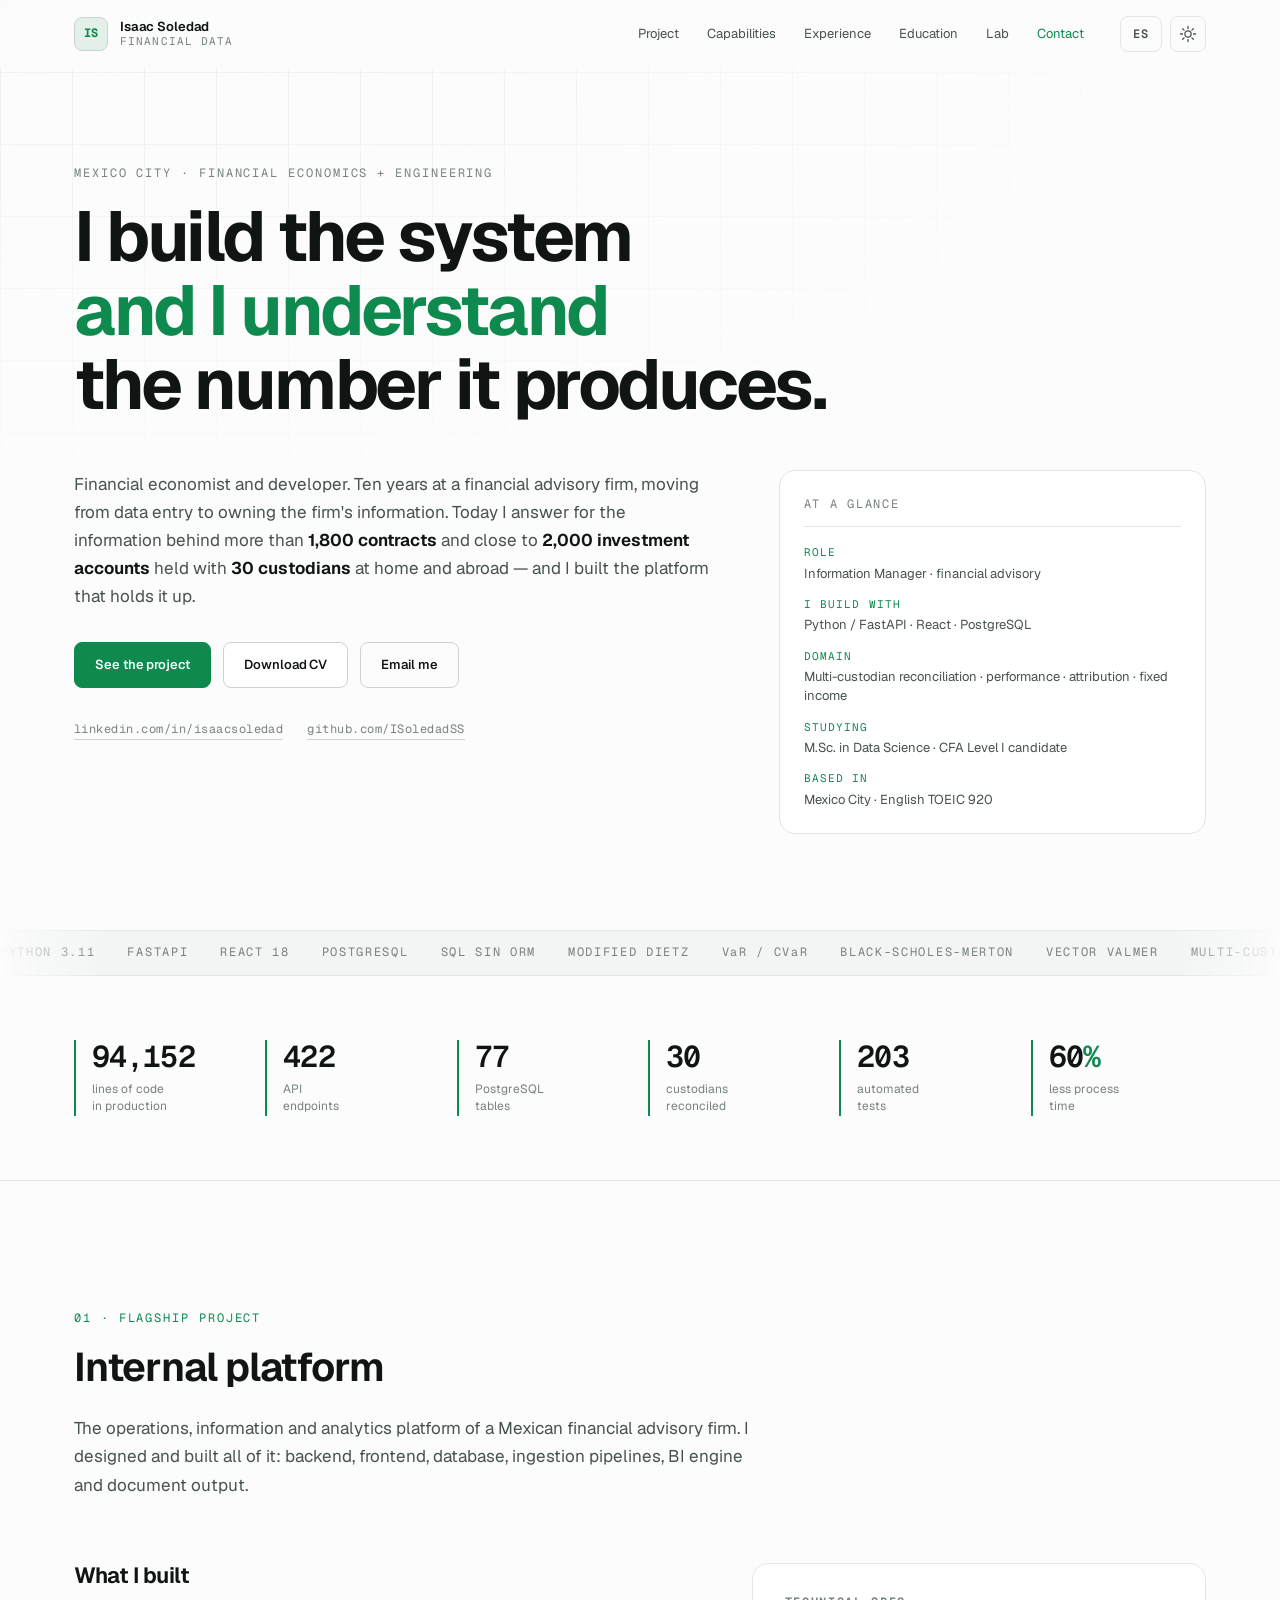
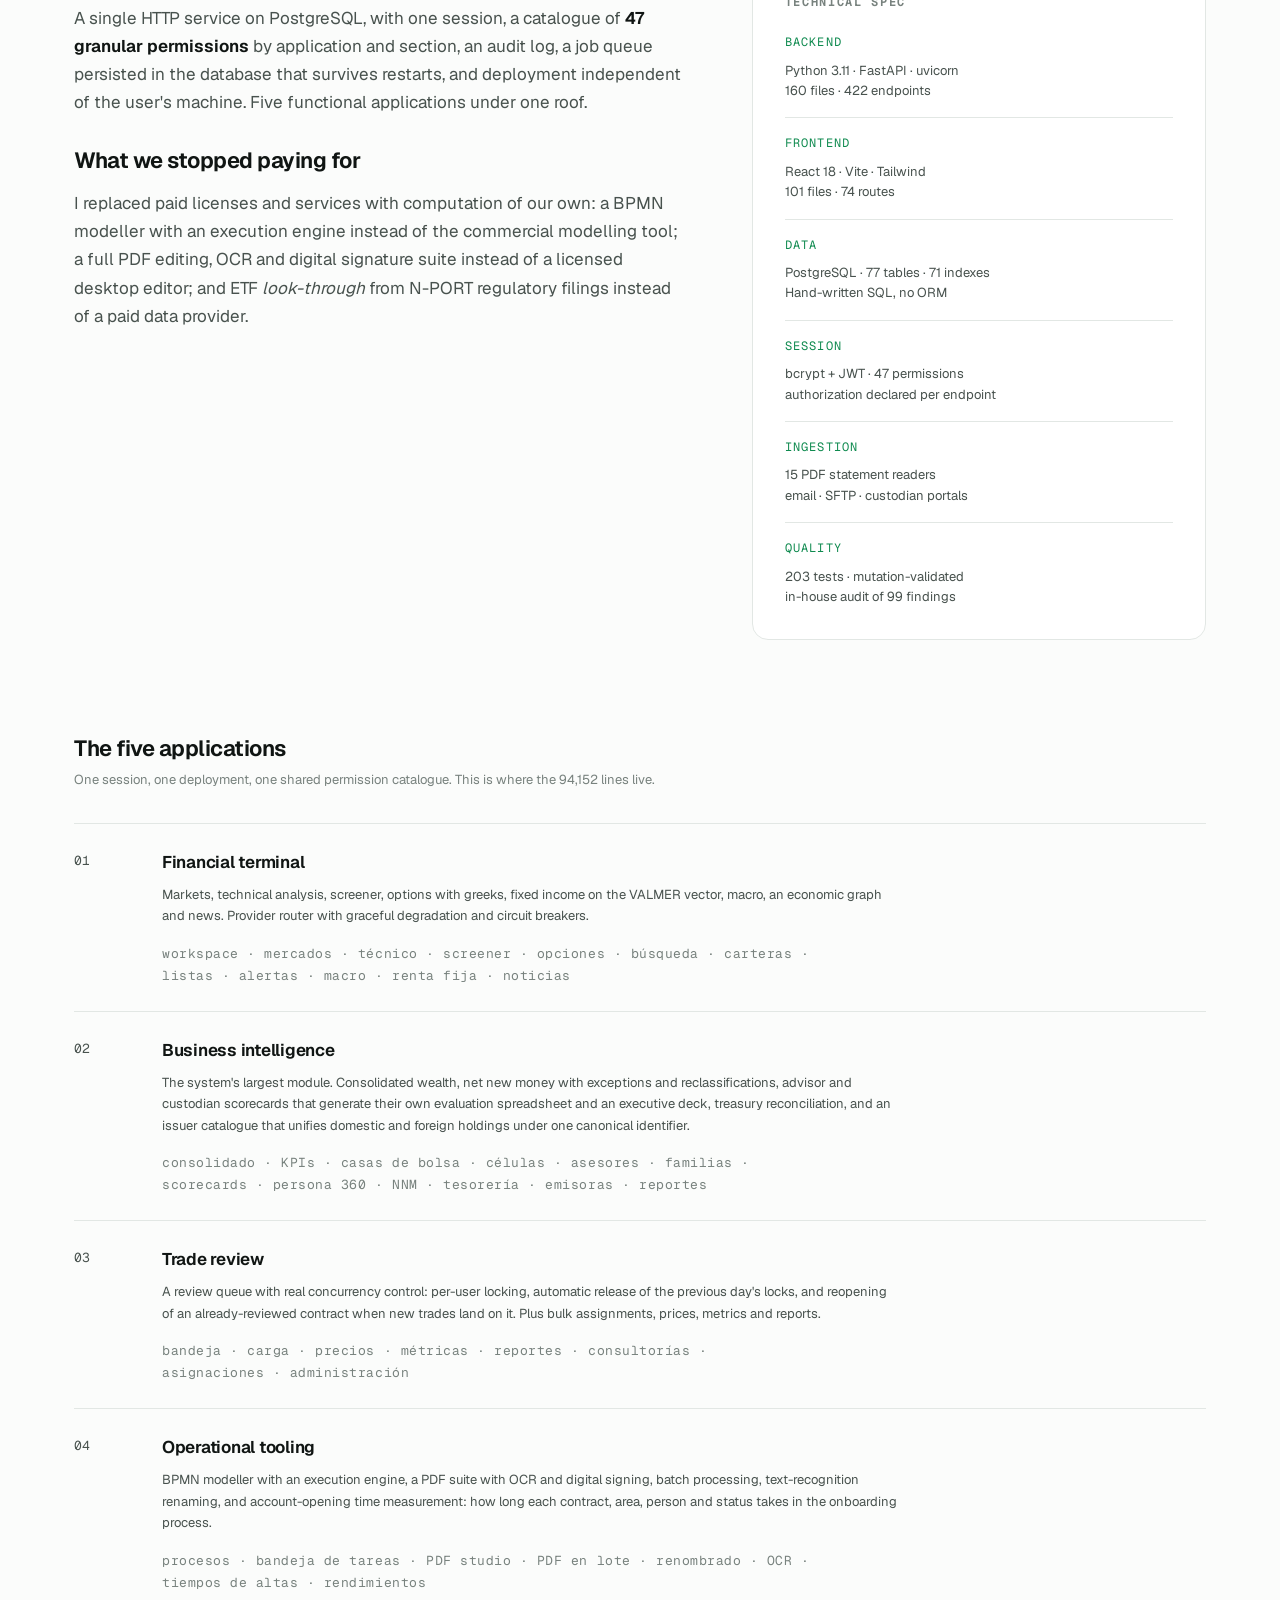
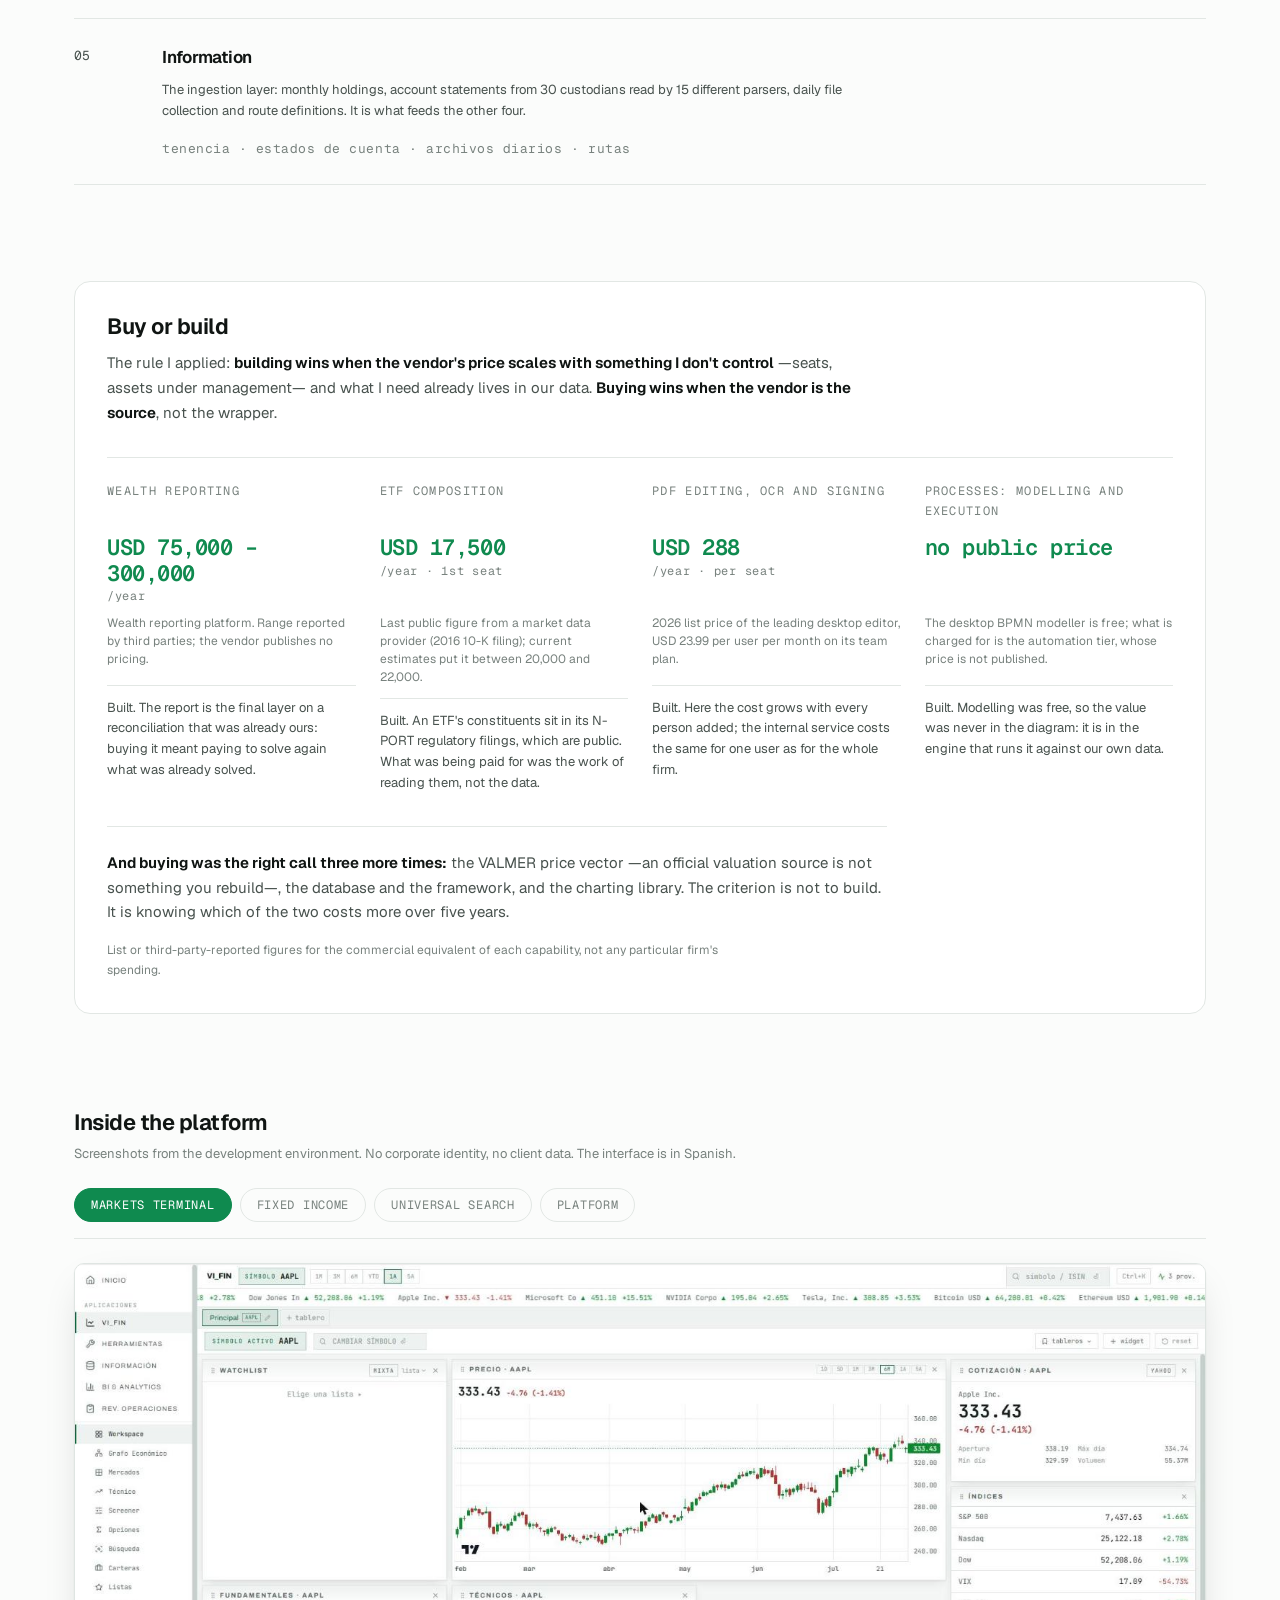
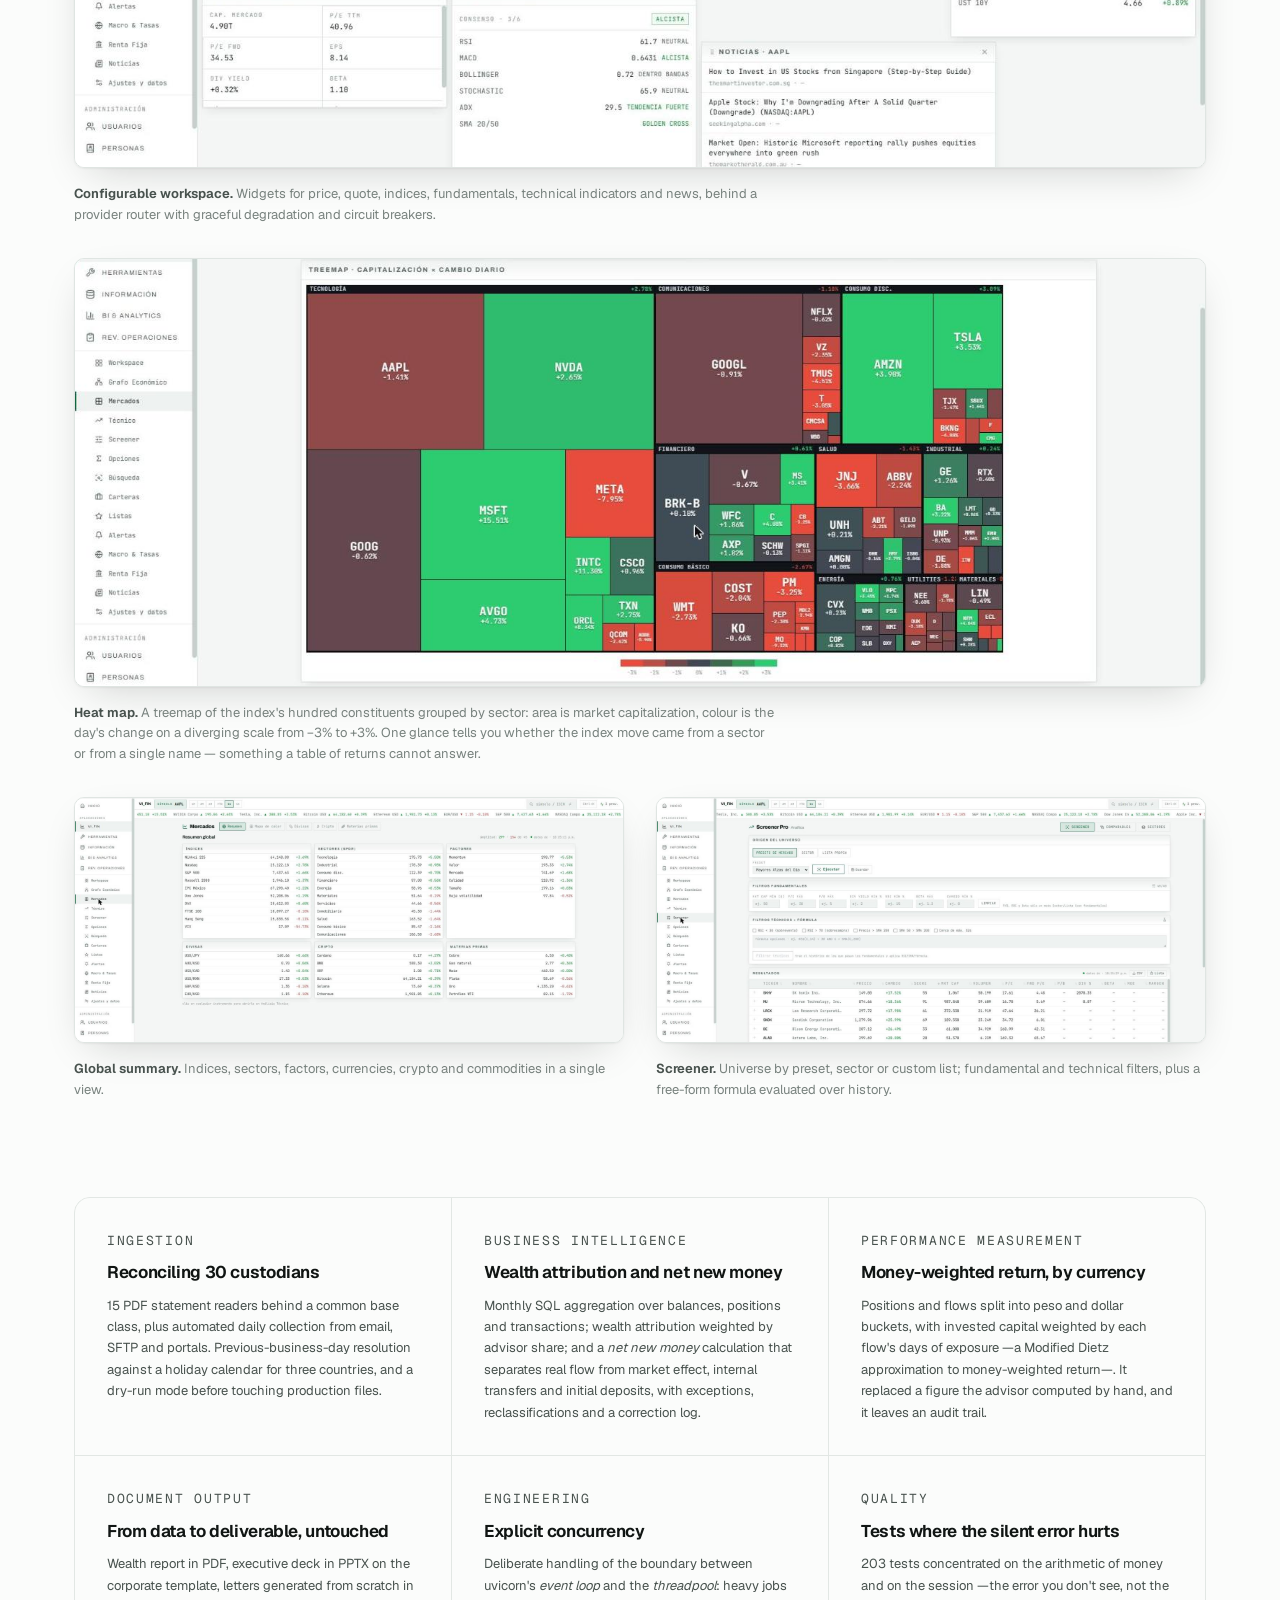
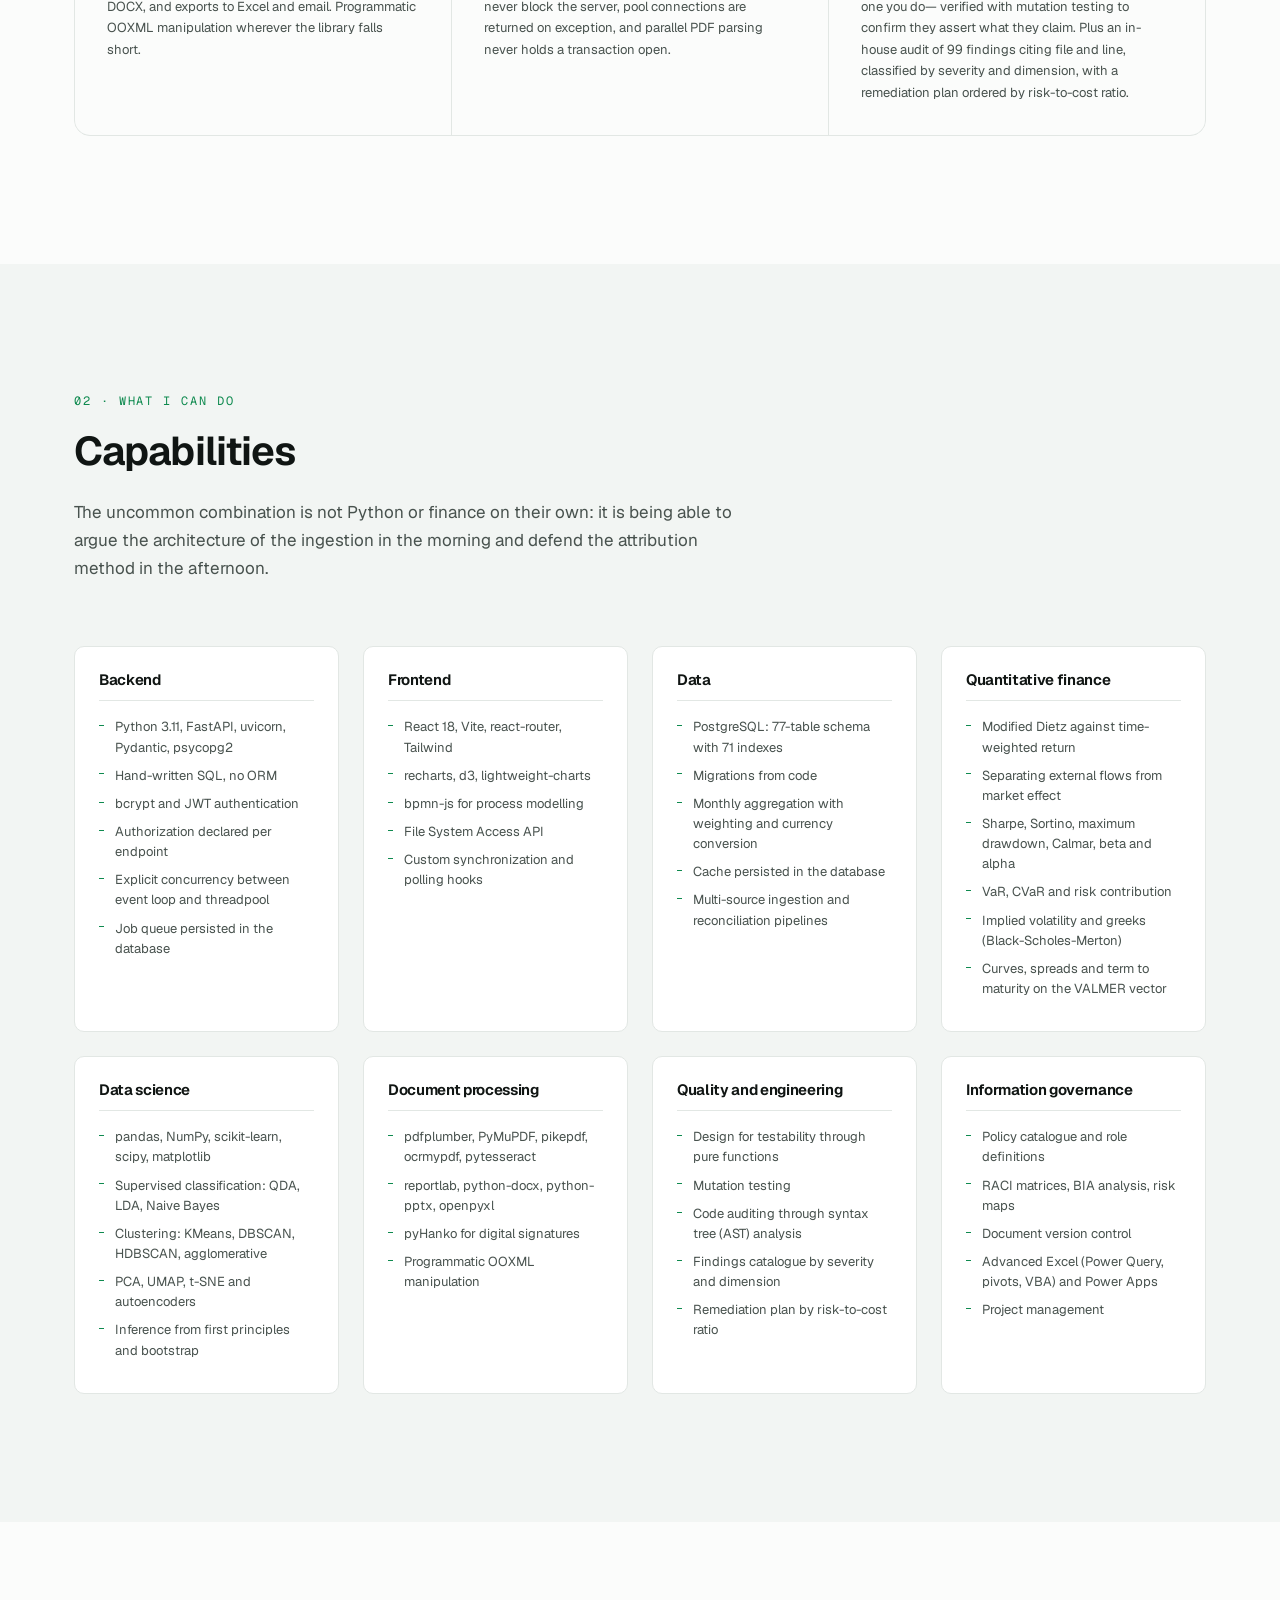
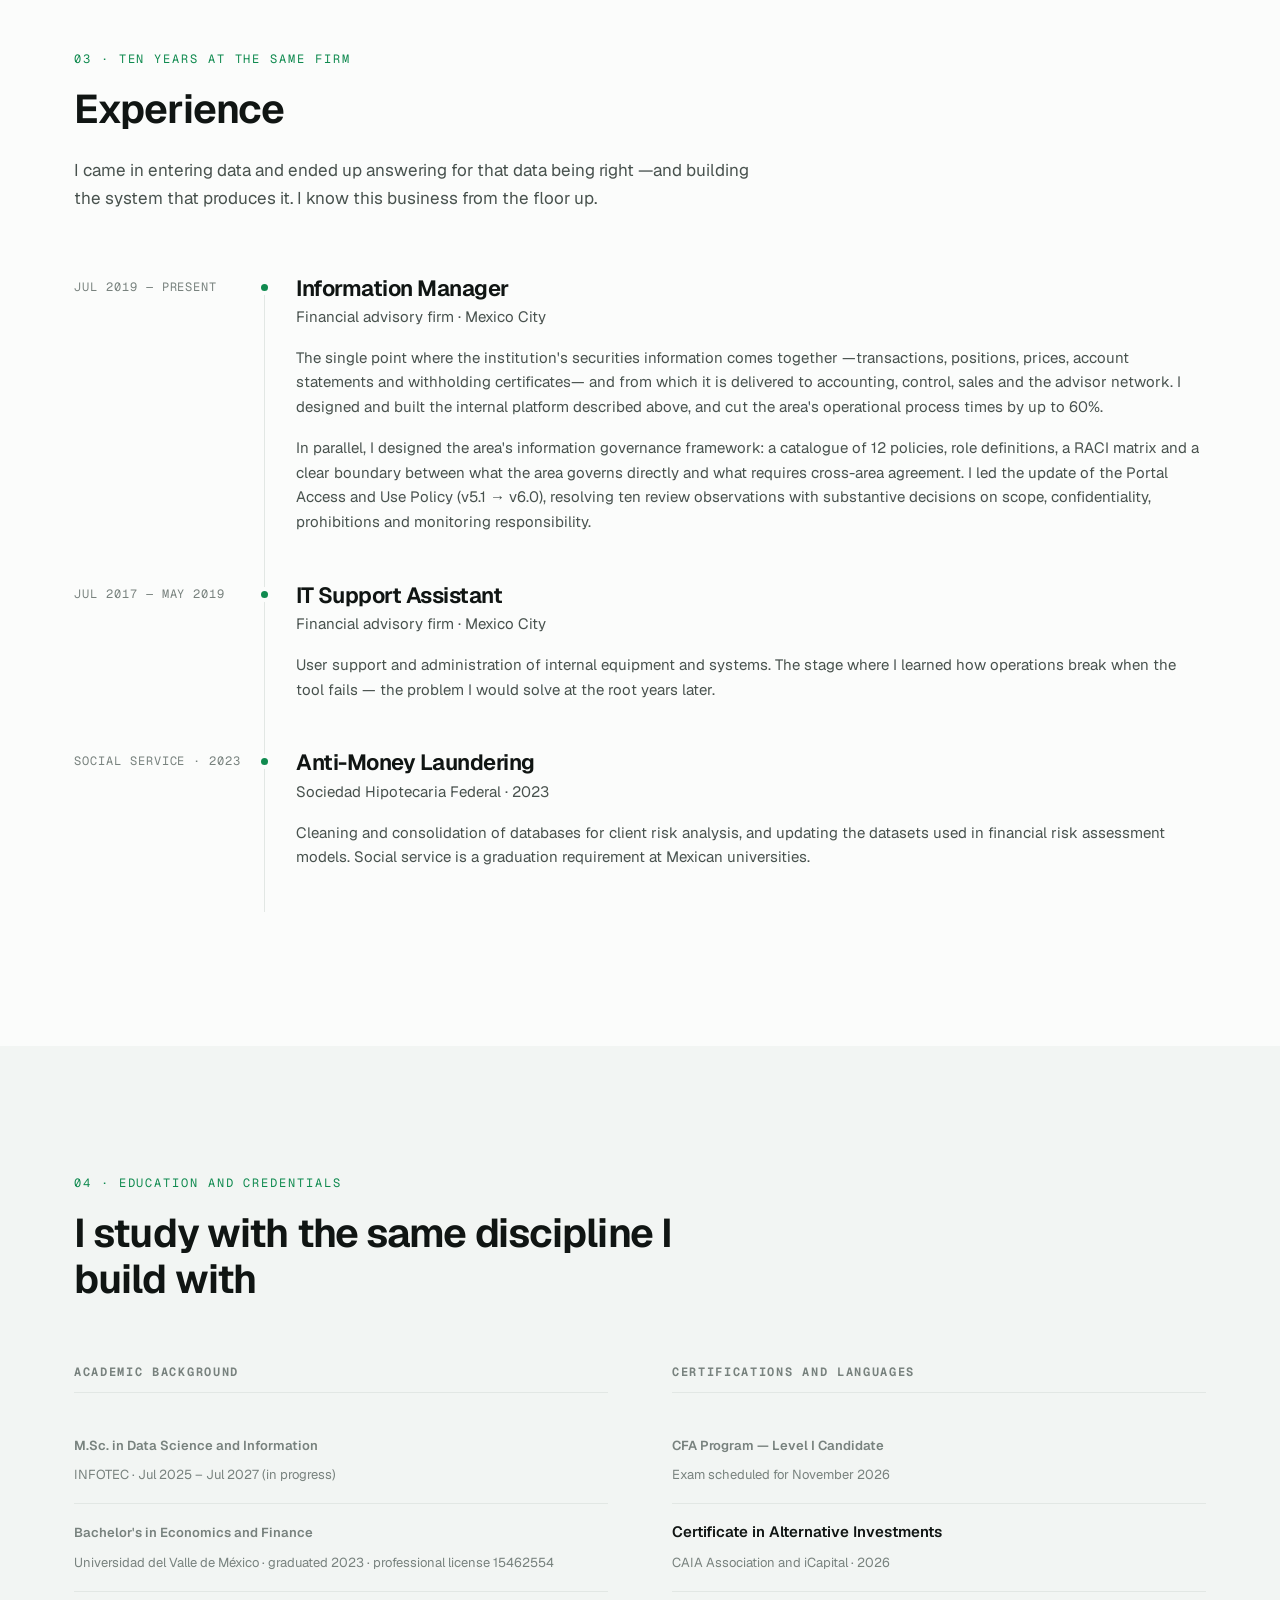
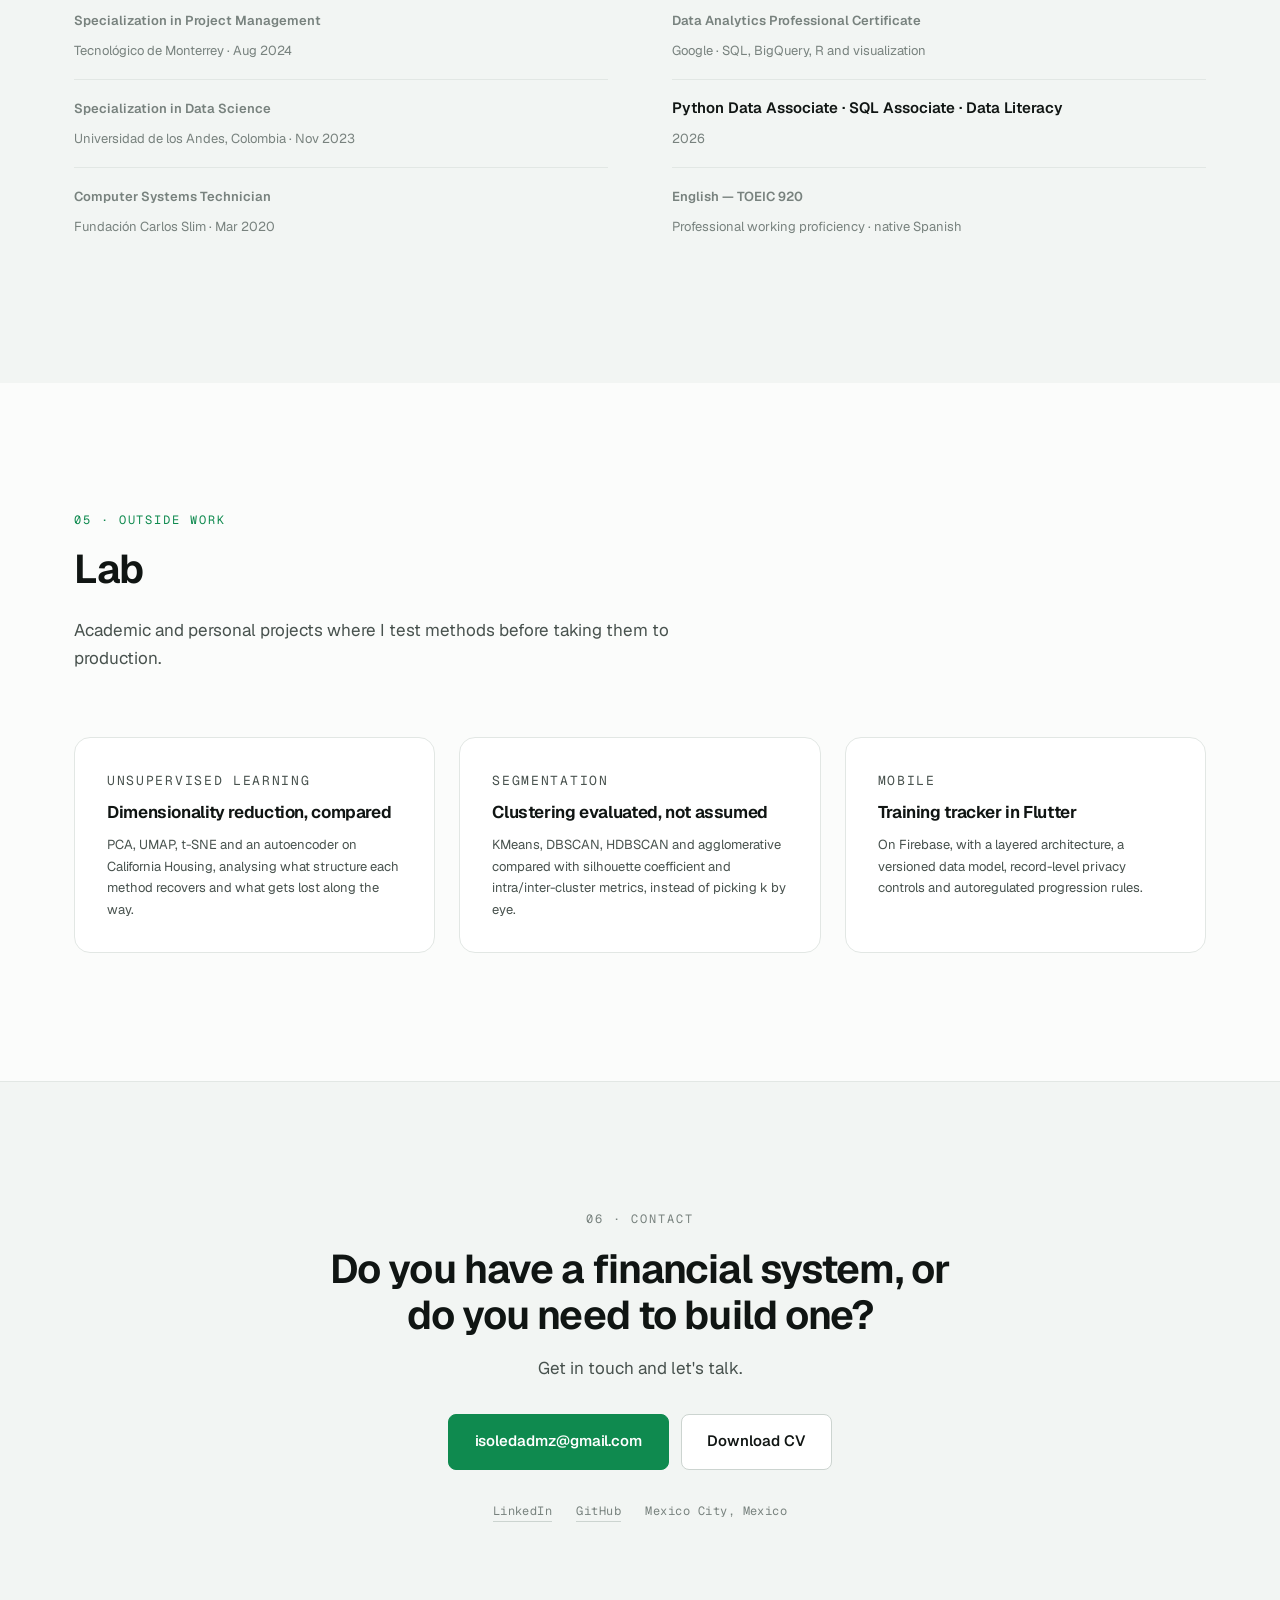
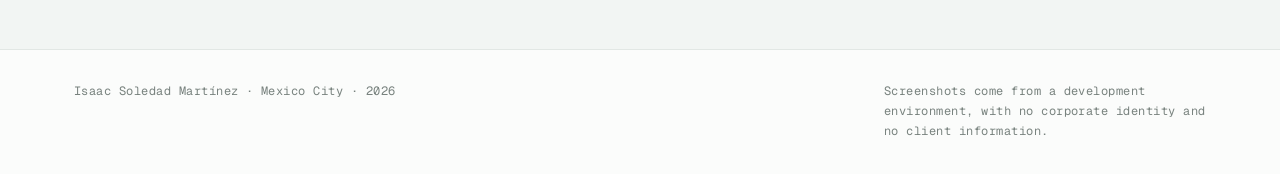
==== commit a2ccdc96: "Tipografía propia: Geist y Geist Mono autoalojadas" ====
--- a/index.html
+++ b/index.html
@@ -23,11 +23,15 @@
 <meta name="twitter:card" content="summary_large_image">
 
 <link rel="icon" href="assets/favicon.svg" type="image/svg+xml">
+<!-- Las fuentes se piden antes de que el CSS las descubra, para que el texto
+     no se dibuje primero con la tipografía del sistema y salte después. -->
+<link rel="preload" href="assets/fonts/geist-latin-wght-normal.woff2" as="font" type="font/woff2" crossorigin>
+<link rel="preload" href="assets/fonts/geist-mono-latin-wght-normal.woff2" as="font" type="font/woff2" crossorigin>
 <!-- El ?v= fuerza a los navegadores a pedir la versión nueva en lugar de la
      copia en caché. Súbelo cada vez que cambies un archivo de css/ o js/. -->
-<link rel="stylesheet" href="css/tokens.css?v=4">
-<link rel="stylesheet" href="css/base.css?v=4">
-<link rel="stylesheet" href="css/components.css?v=4">
+<link rel="stylesheet" href="css/tokens.css?v=5">
+<link rel="stylesheet" href="css/base.css?v=5">
+<link rel="stylesheet" href="css/components.css?v=5">
 </head>
 <body>
 
@@ -936,6 +940,6 @@
   <img id="lbimg" src="" alt="">
 </div>
 
-<script src="js/main.js?v=4"></script>
+<script src="js/main.js?v=5"></script>
 </body>
 </html>
--- a/css/tokens.css
+++ b/css/tokens.css
@@ -3,11 +3,36 @@
    Un solo lugar para color, tipografía, ritmo y sombra.
    ============================================================ */
 
+/* ── Tipografía ──────────────────────────────────────────────
+   Geist y Geist Mono, autoalojadas: el sitio no pide nada a
+   servidores ajenos. Son fuentes variables, así que un solo
+   archivo por familia cubre todo el rango de pesos y los valores
+   intermedios que usa el diseño (560, 620, 650…) se interpolan
+   en lugar de saltar al peso más cercano.
+   Licencia SIL Open Font 1.1 · vercel/geist-font
+   ──────────────────────────────────────────────────────────── */
+
+@font-face {
+  font-family: "Geist";
+  src: url("../assets/fonts/geist-latin-wght-normal.woff2") format("woff2");
+  font-weight: 100 900;
+  font-style: normal;
+  font-display: swap;
+}
+
+@font-face {
+  font-family: "Geist Mono";
+  src: url("../assets/fonts/geist-mono-latin-wght-normal.woff2") format("woff2");
+  font-weight: 100 900;
+  font-style: normal;
+  font-display: swap;
+}
+
 :root {
   /* — Tipografía — */
-  --f-sans: "Inter", -apple-system, BlinkMacSystemFont, "Segoe UI", Roboto,
+  --f-sans: "Geist", -apple-system, BlinkMacSystemFont, "Segoe UI", Roboto,
             "Helvetica Neue", Arial, sans-serif;
-  --f-mono: ui-monospace, SFMono-Regular, "SF Mono", "JetBrains Mono",
+  --f-mono: "Geist Mono", ui-monospace, SFMono-Regular, "SF Mono",
             "Cascadia Mono", Menlo, Consolas, monospace;
 
   --t-xs:   0.75rem;
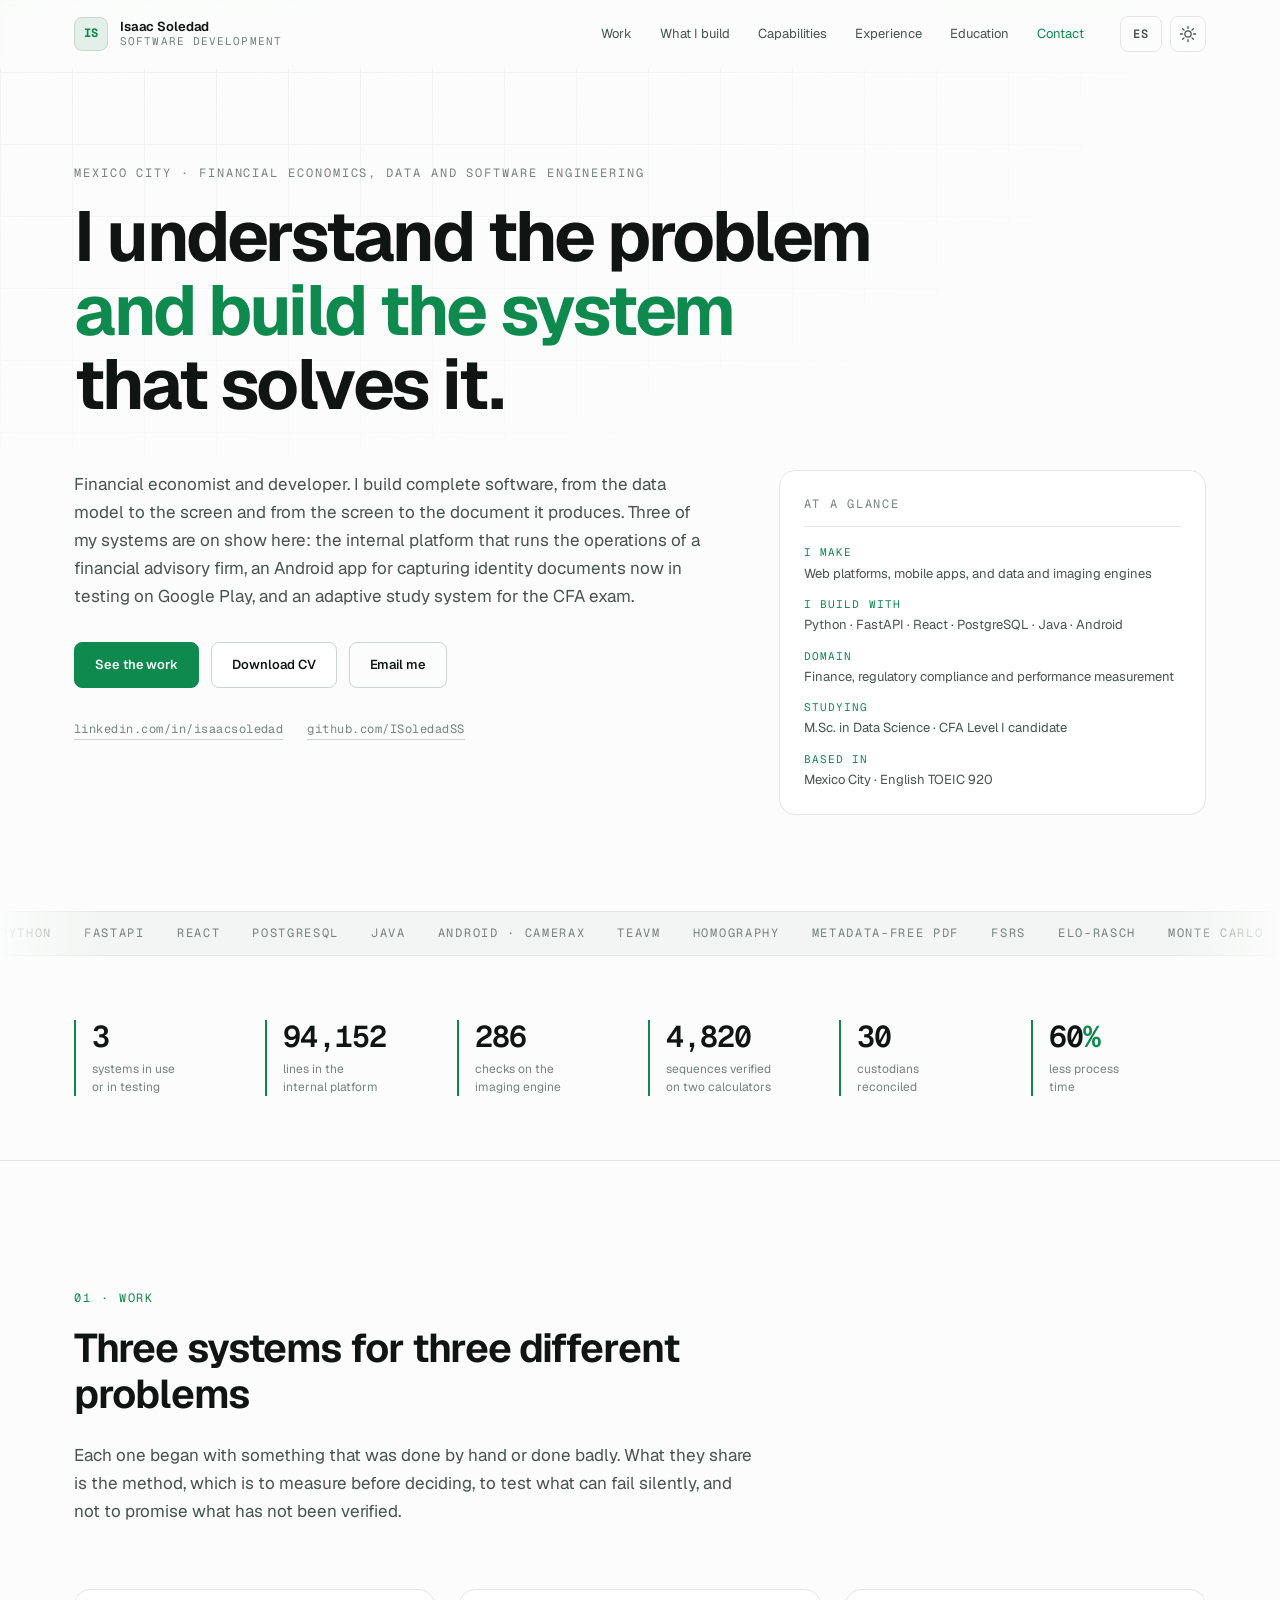
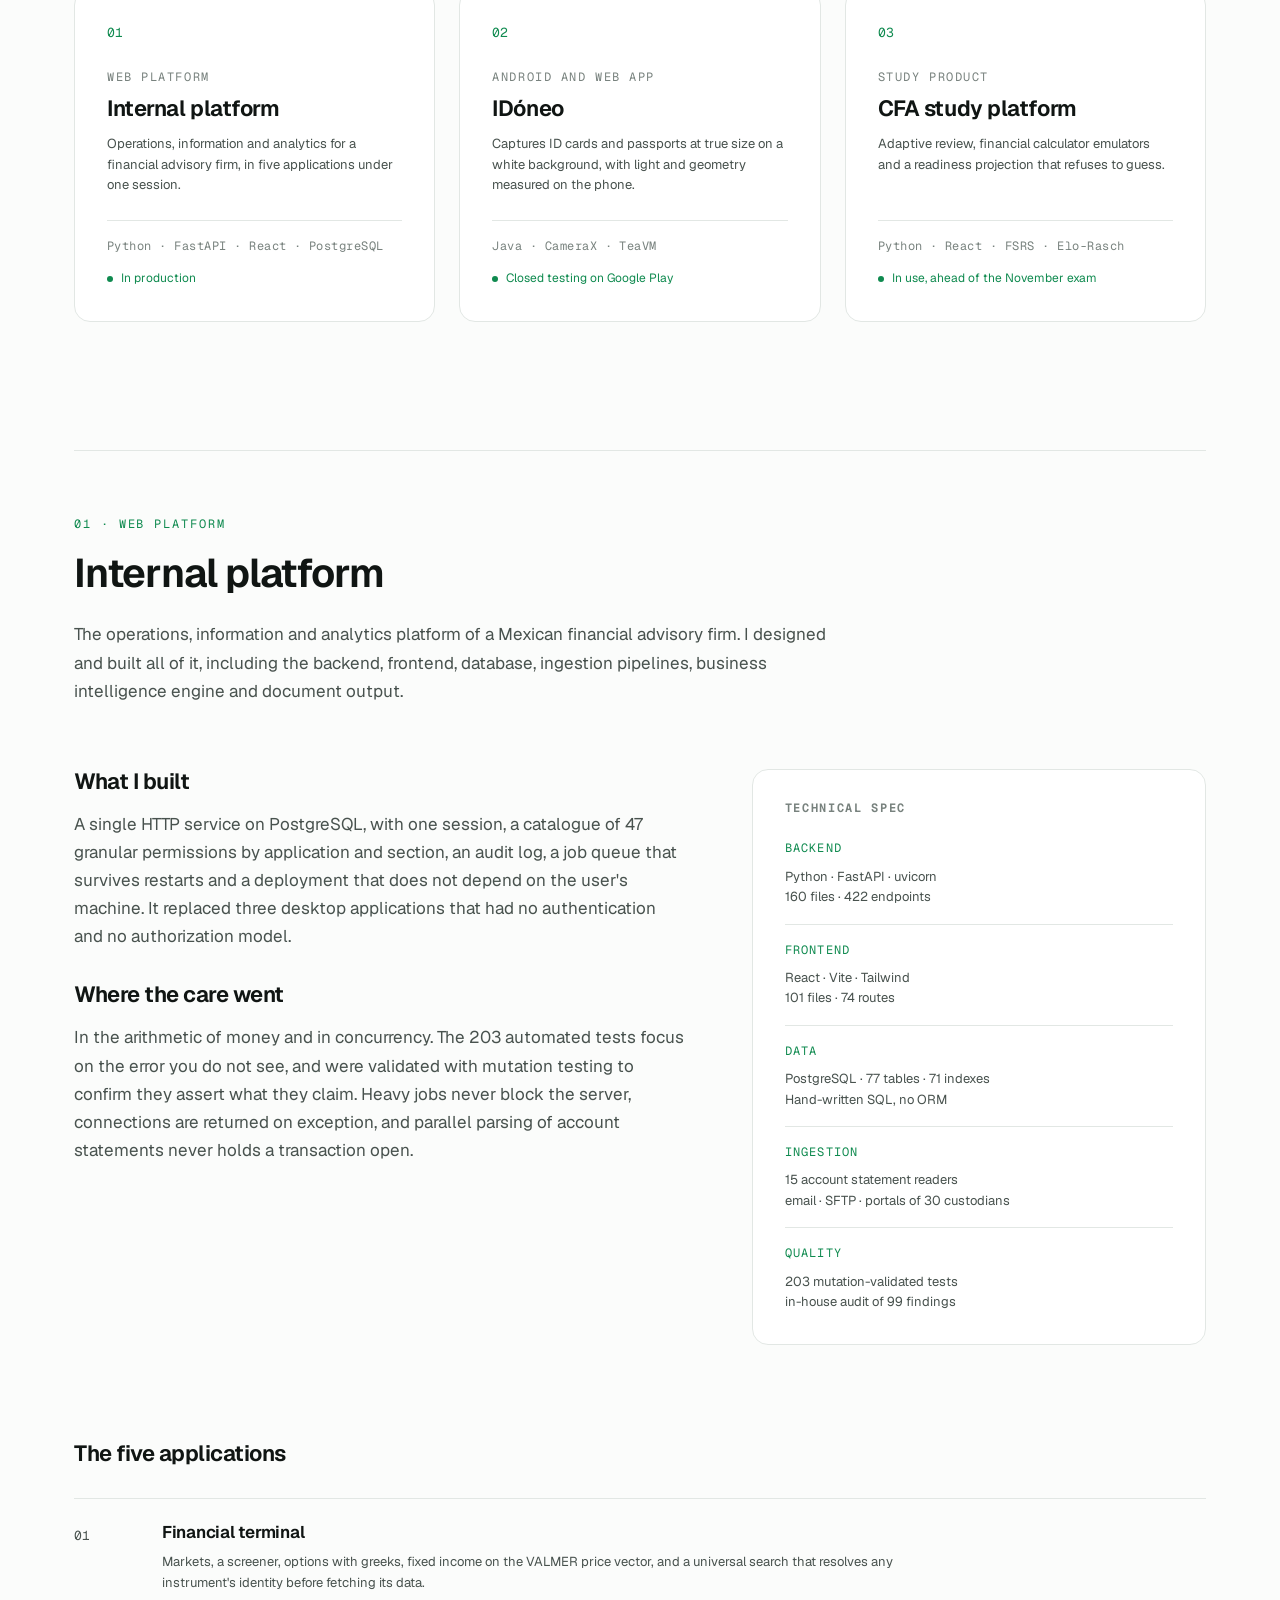
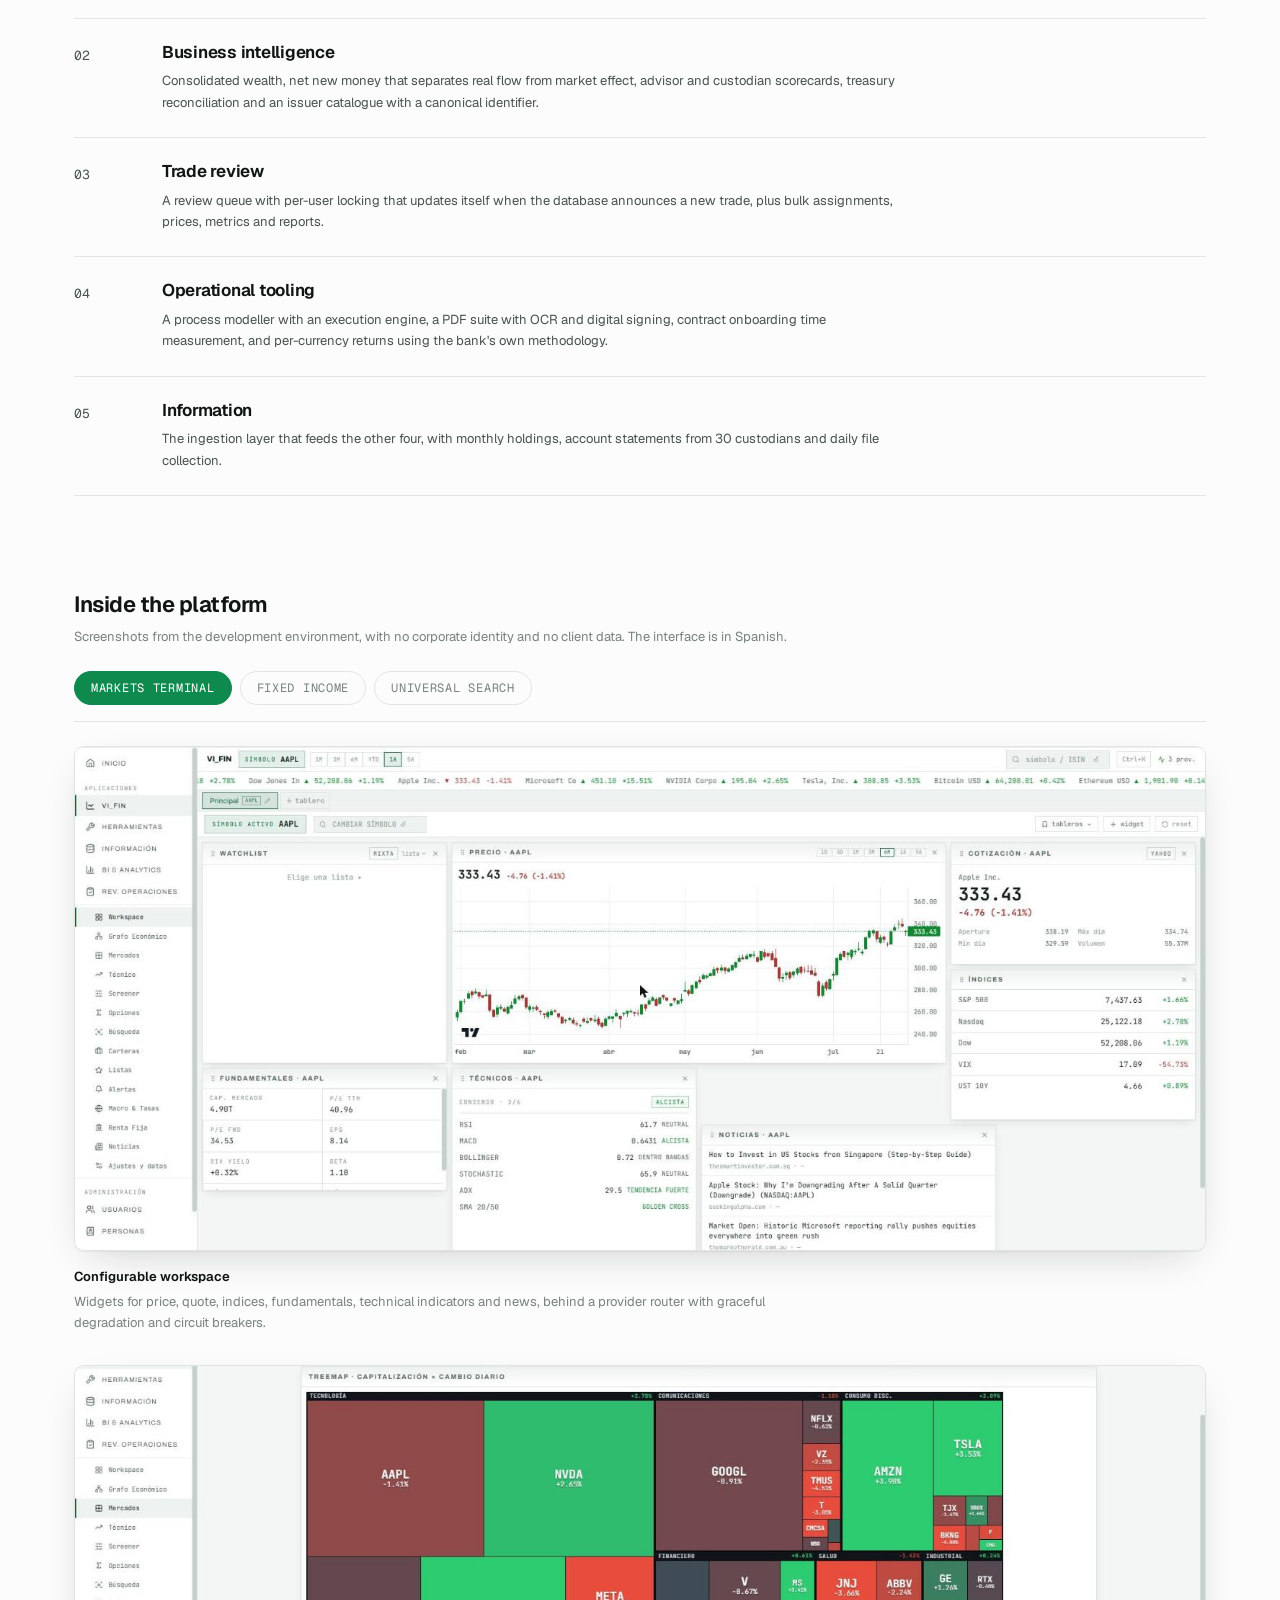
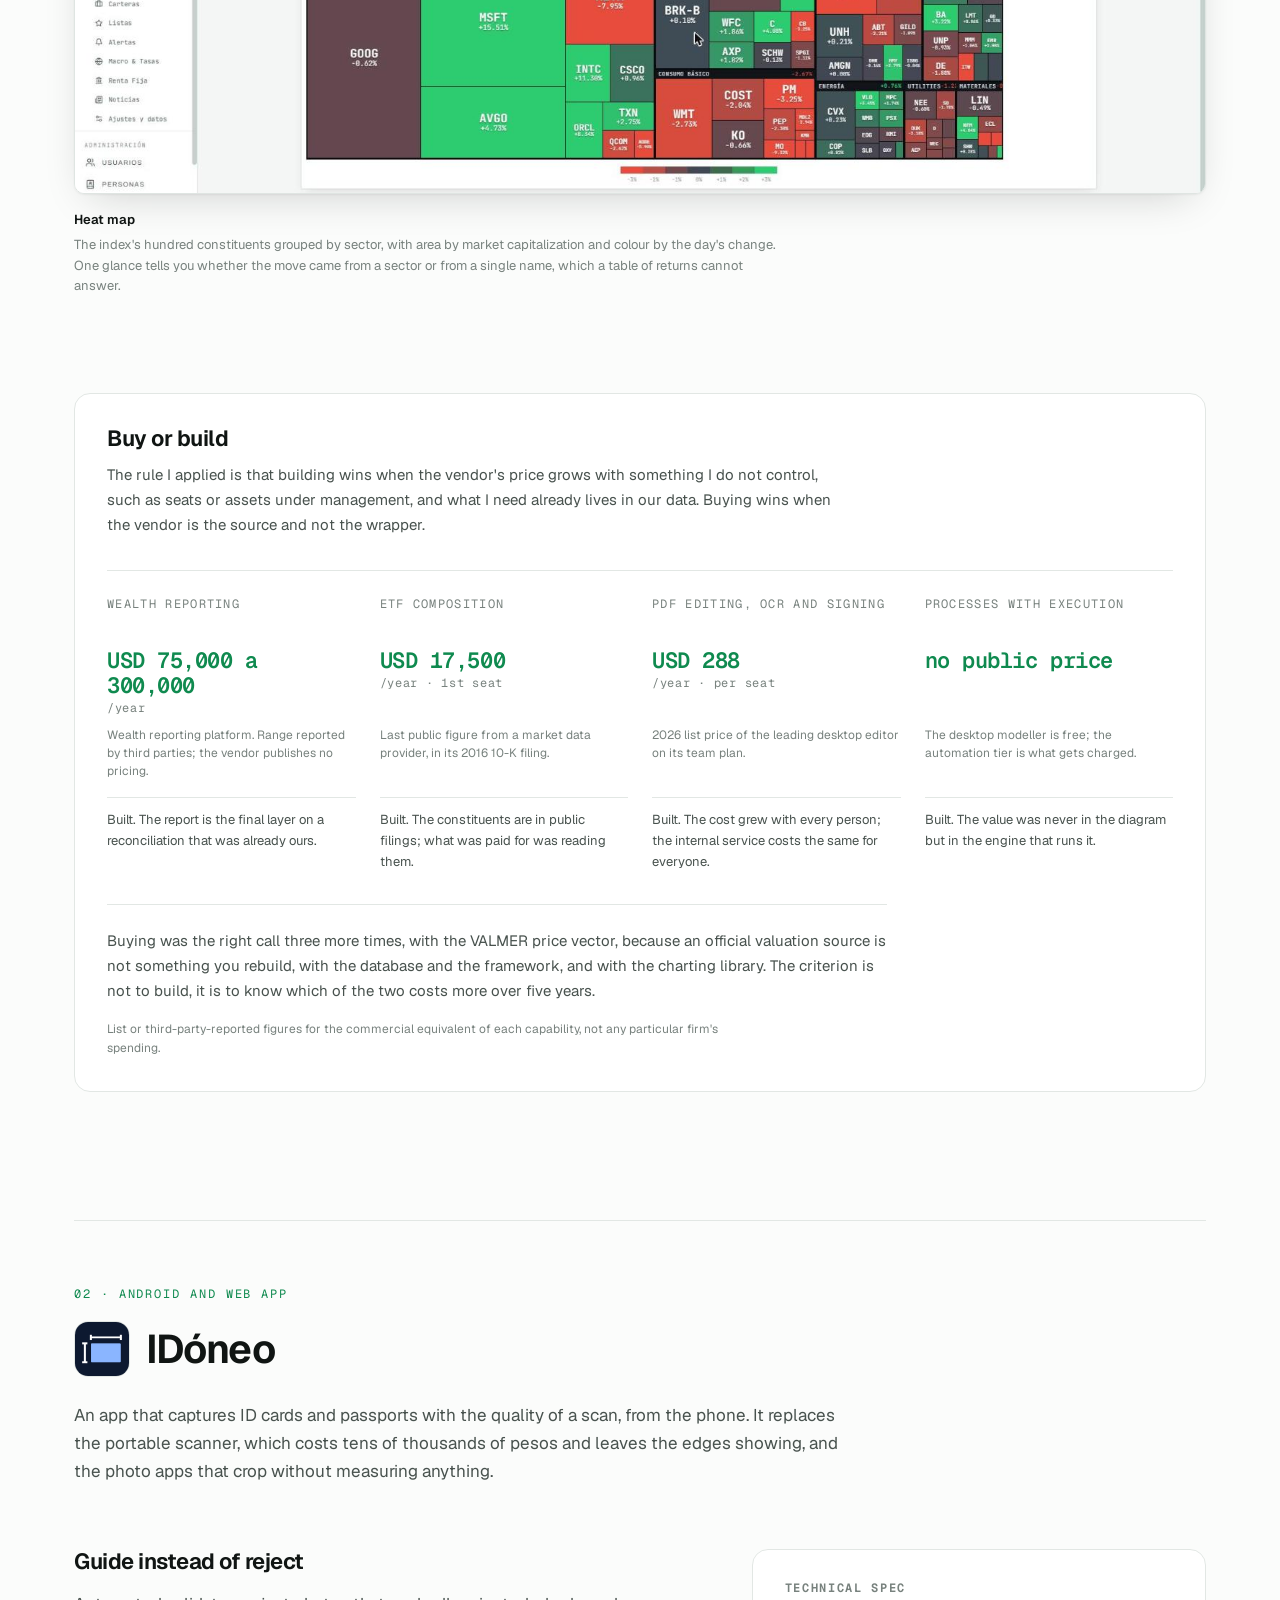
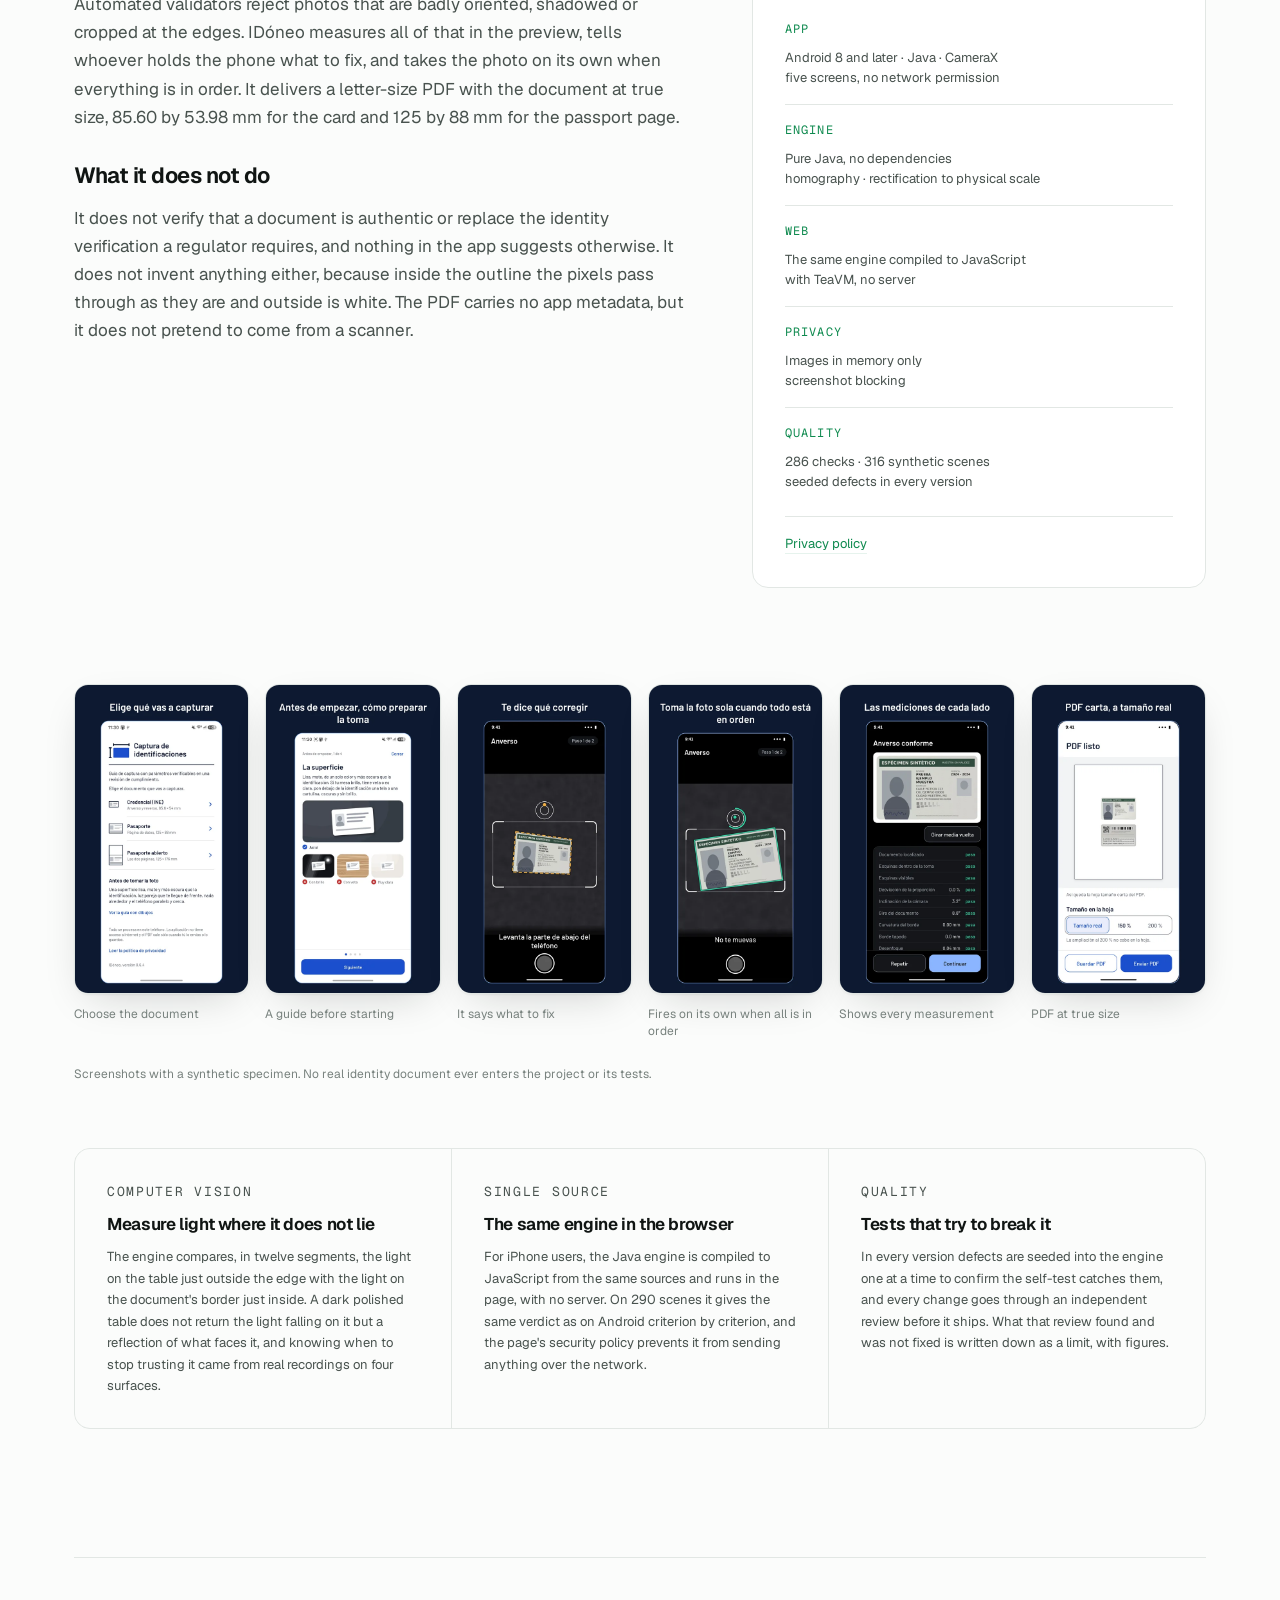
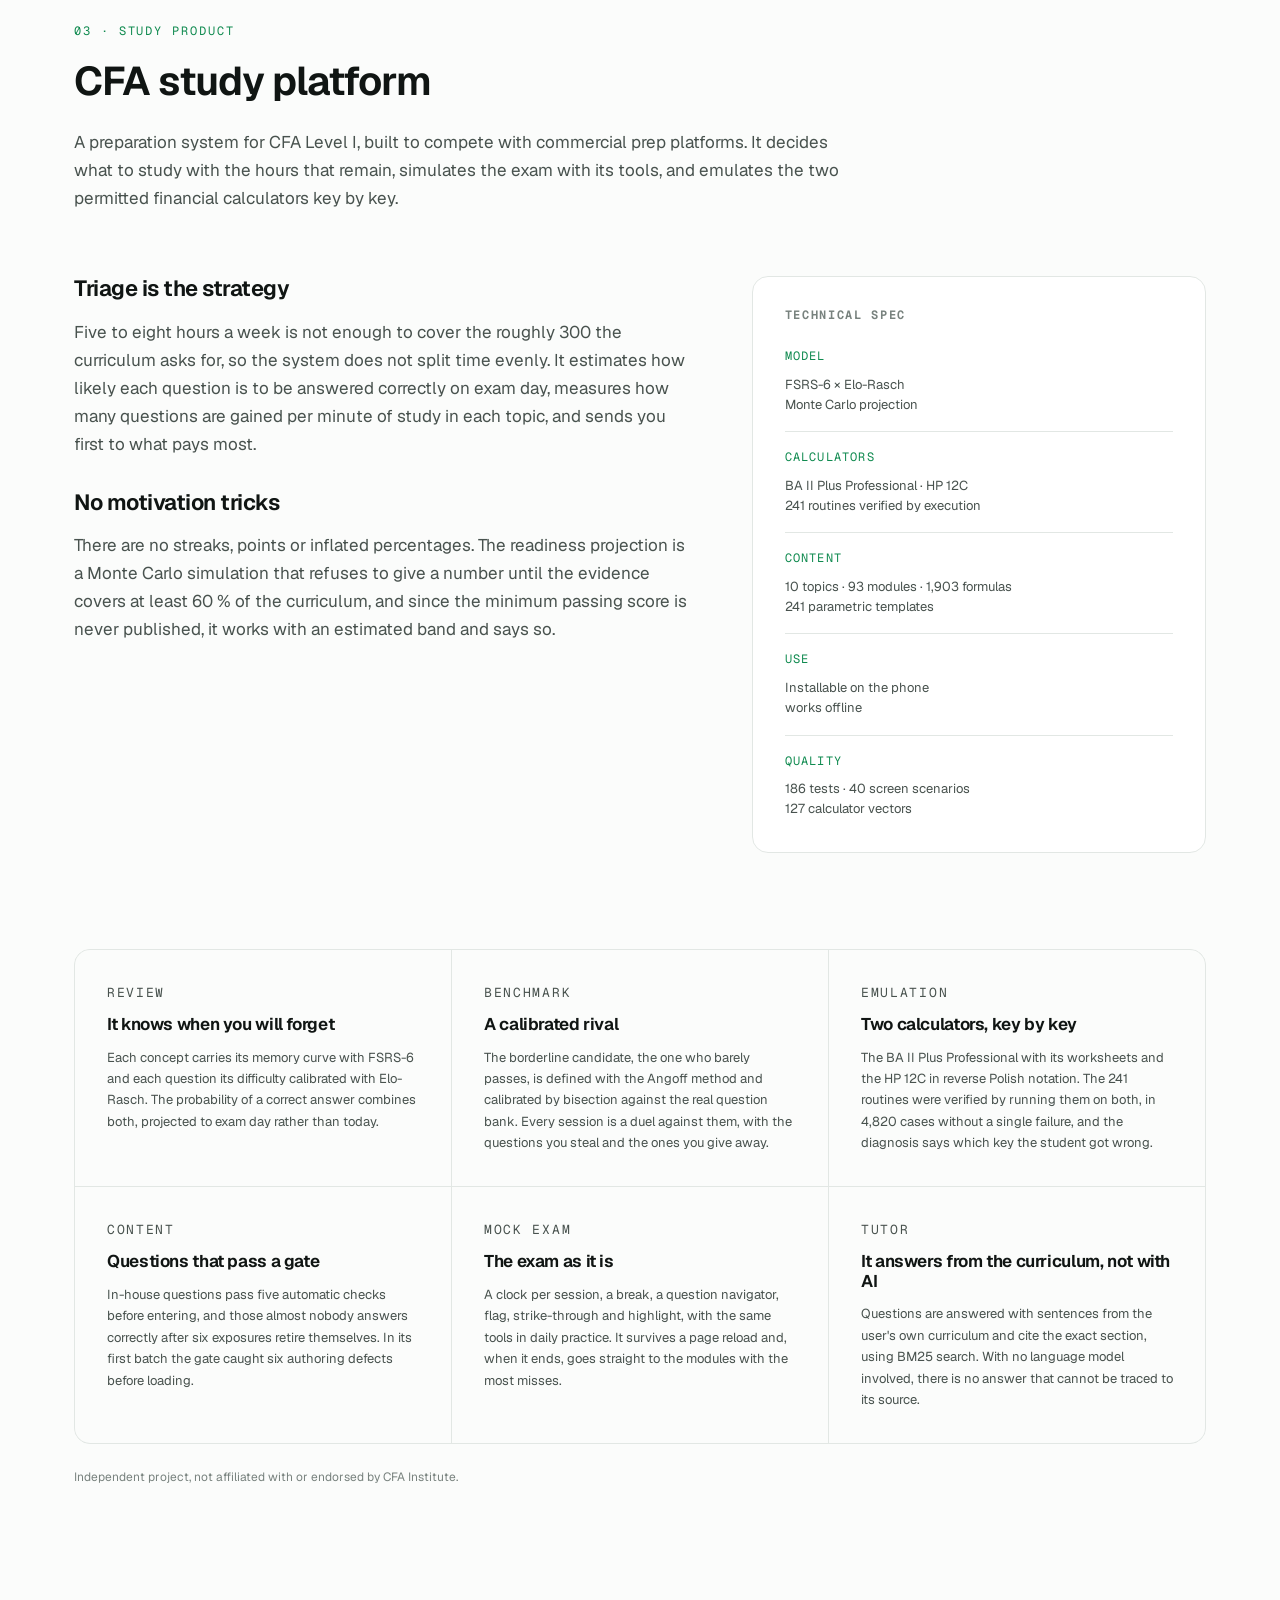
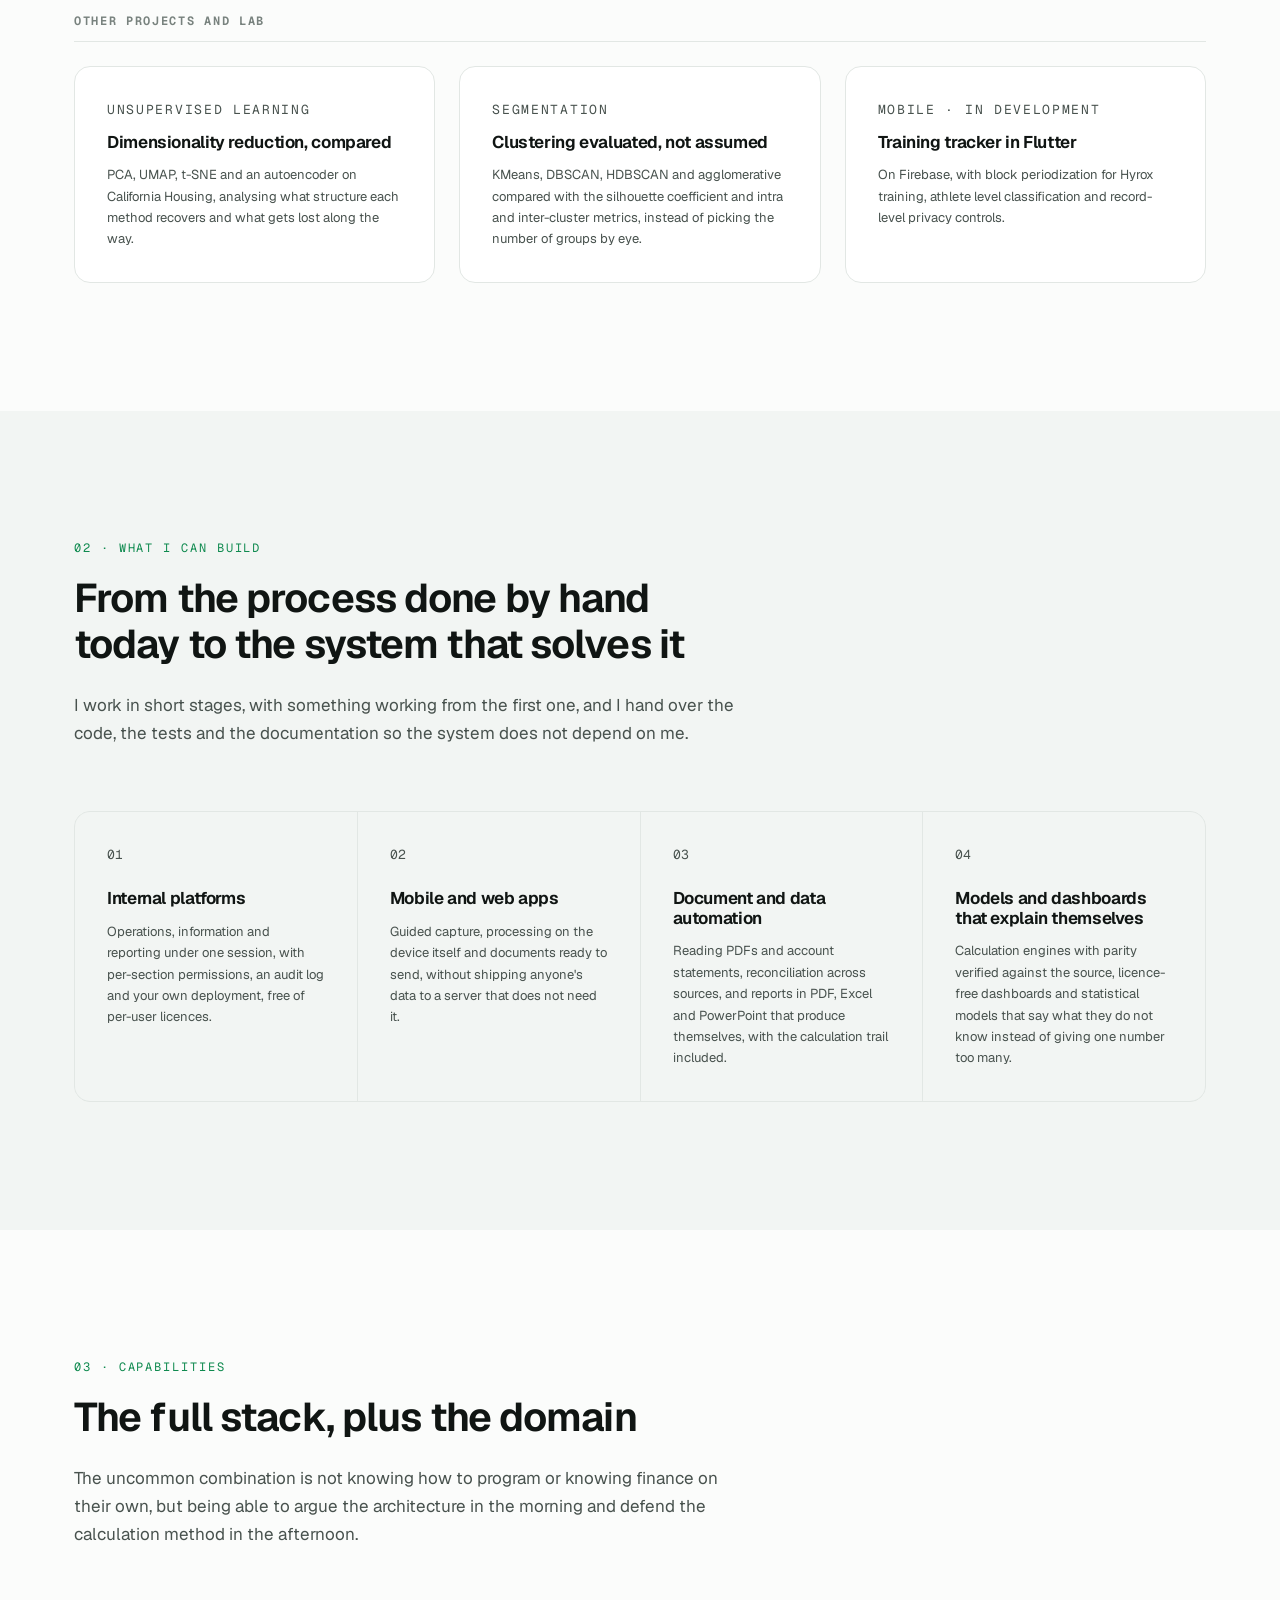
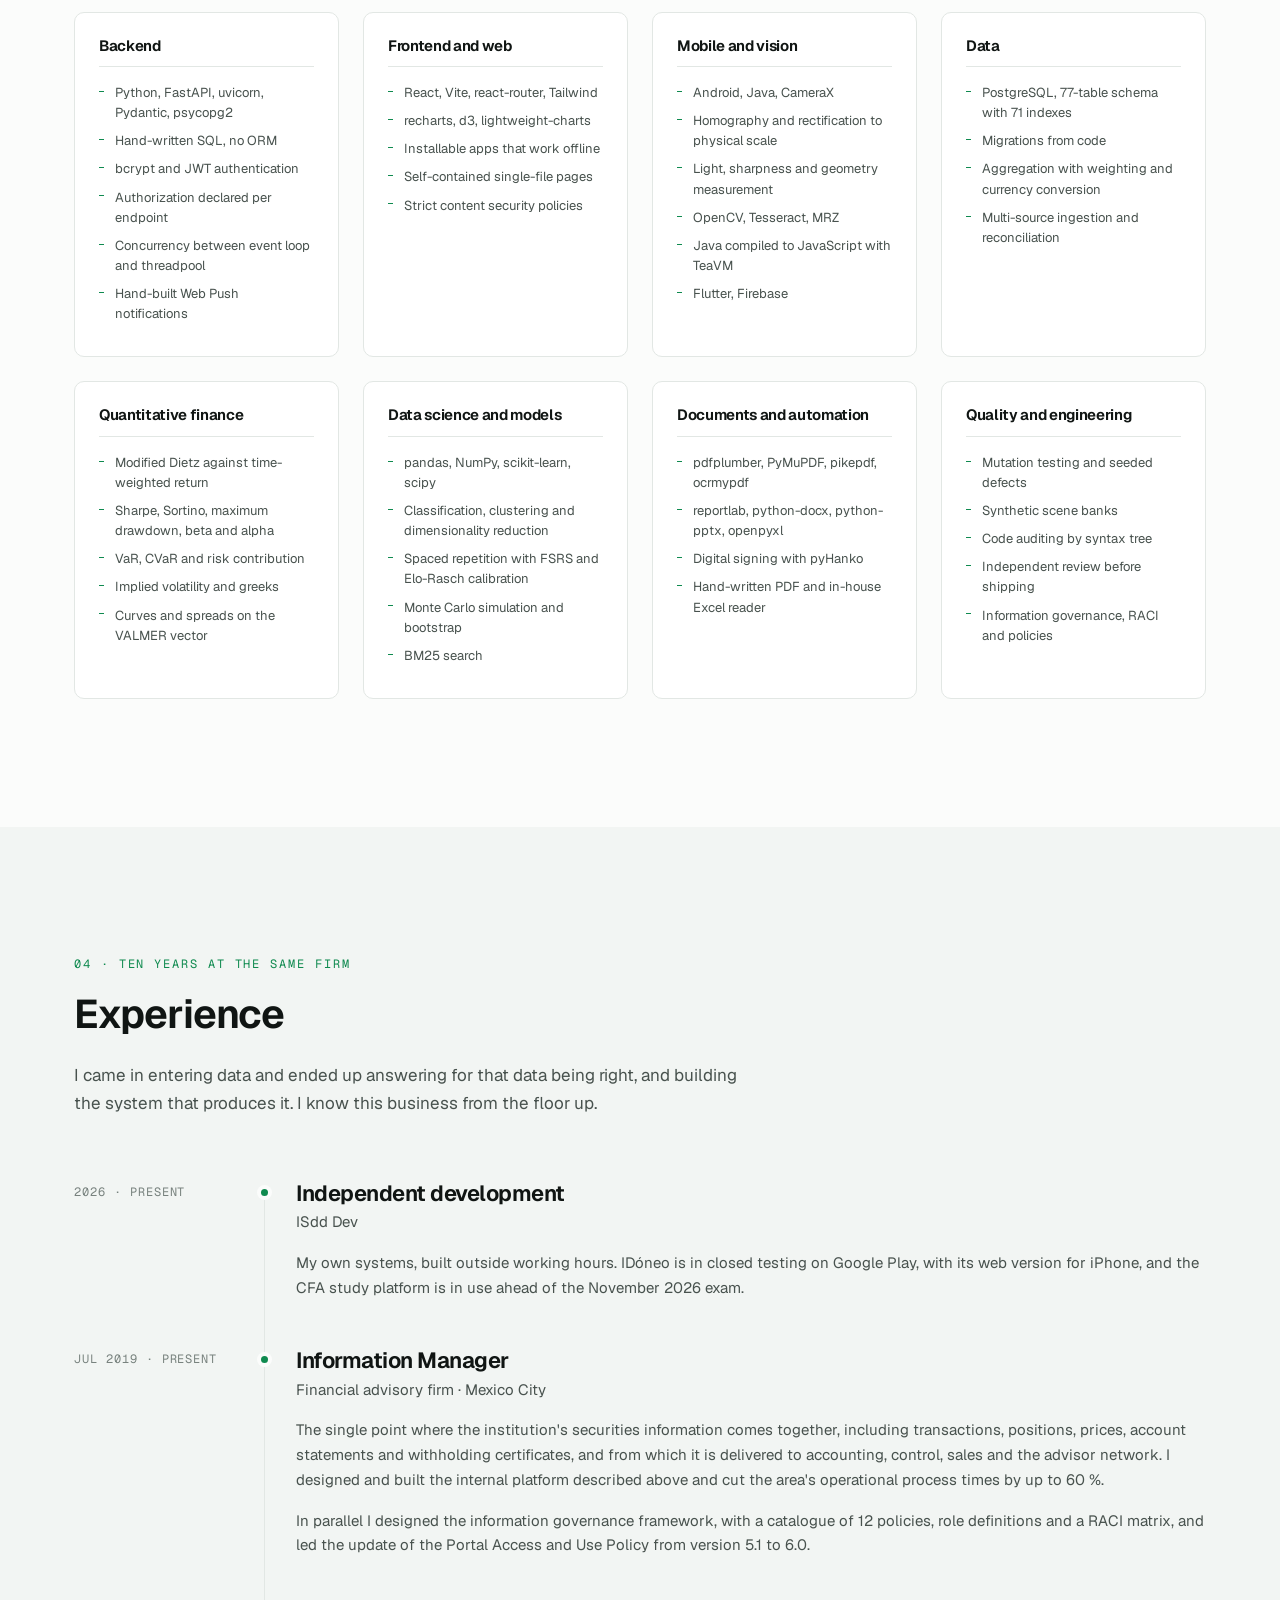
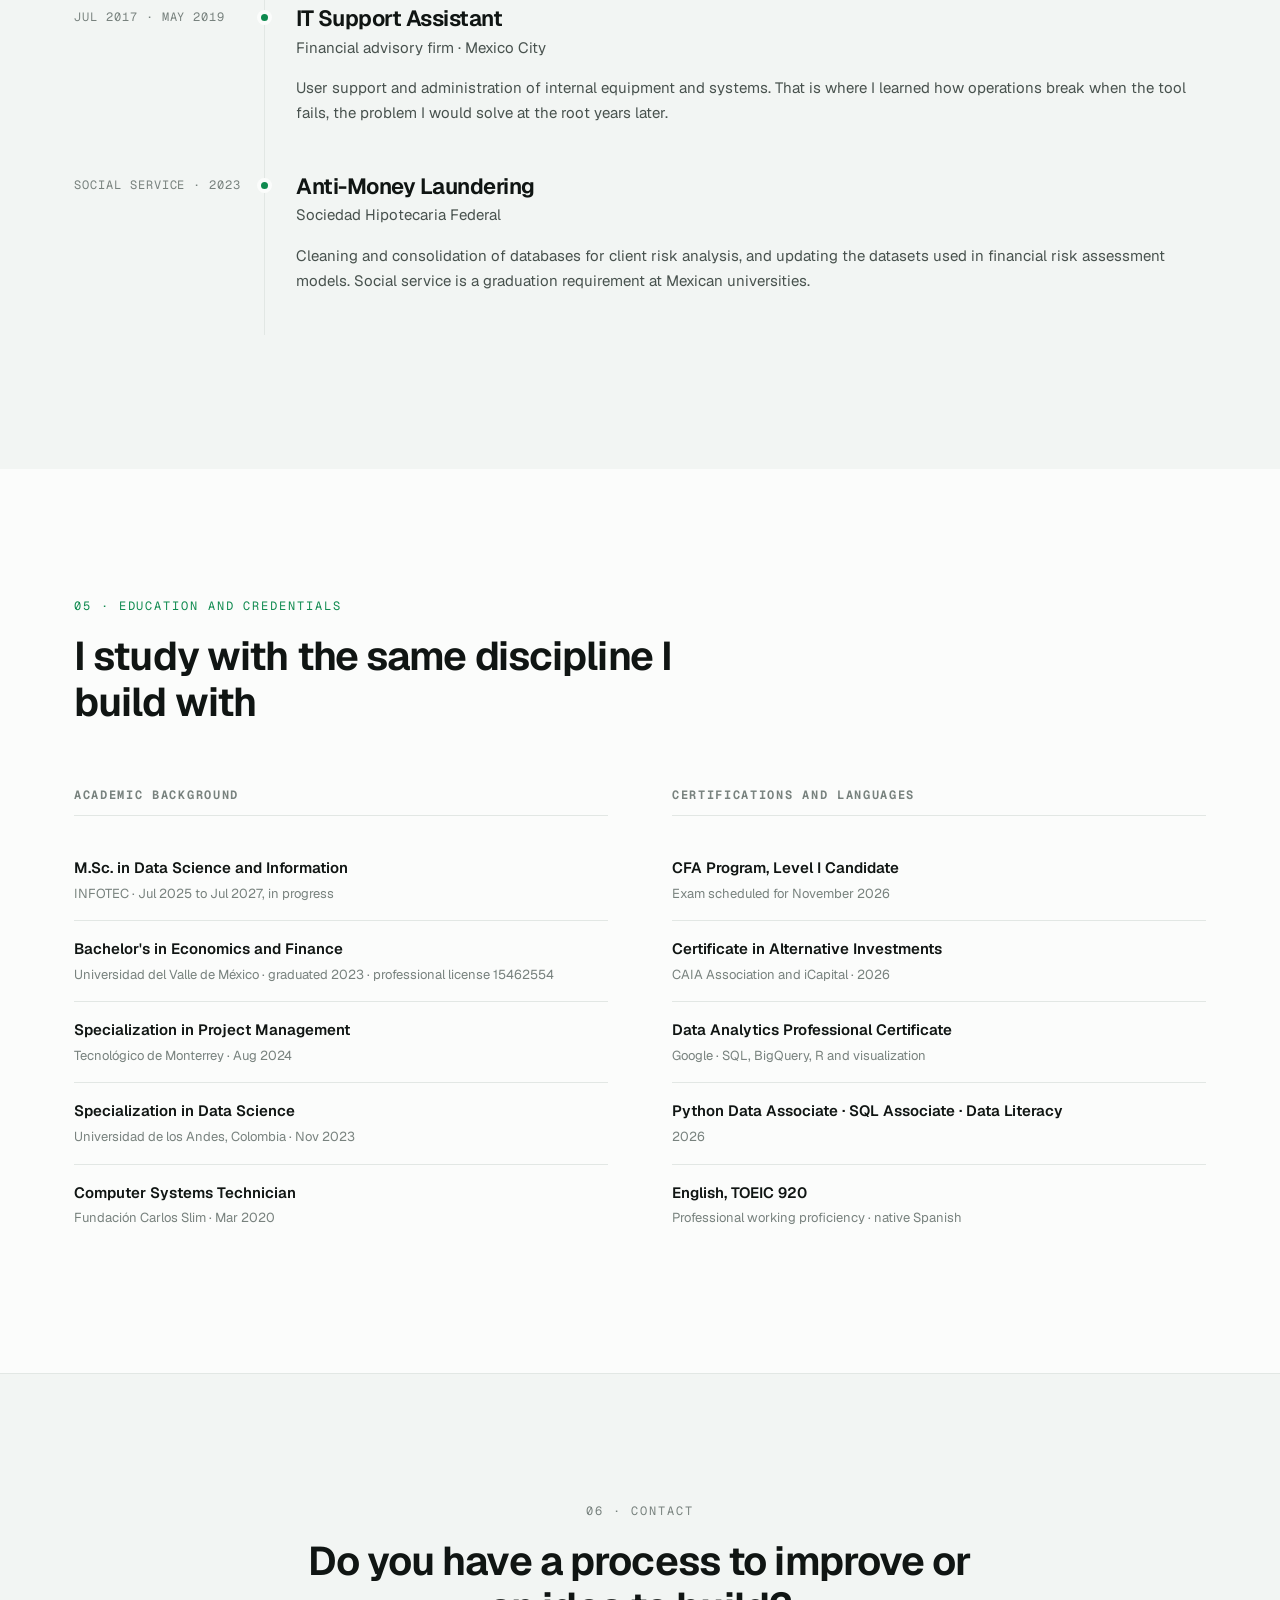
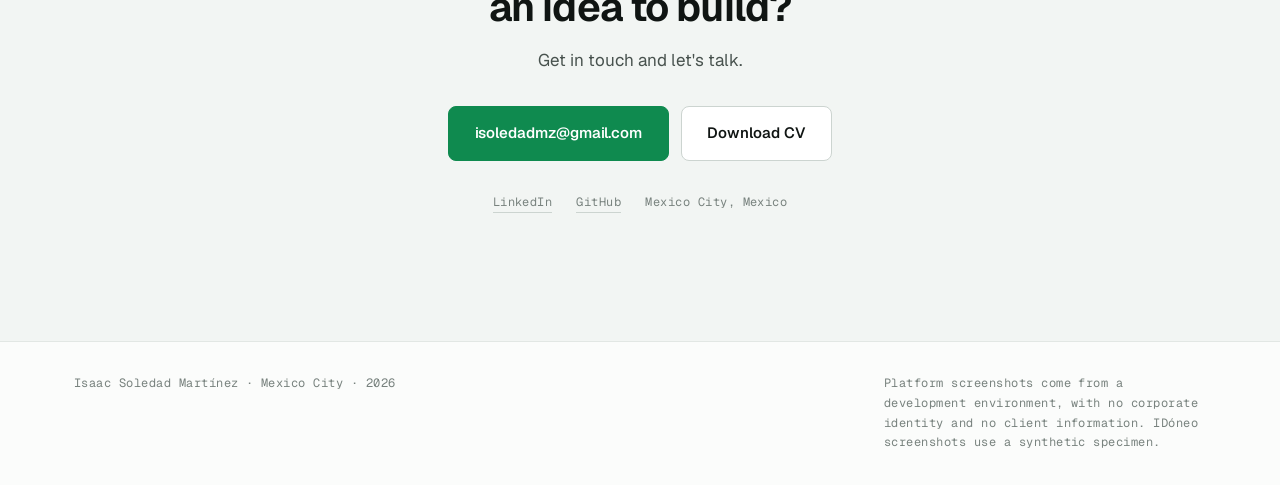
==== commit daa915de: "Rehace el sitio como portafolio de varios desarrollos" ====
--- a/index.html
+++ b/index.html
@@ -3,14 +3,14 @@
 <head>
 <meta charset="utf-8">
 <meta name="viewport" content="width=device-width, initial-scale=1">
-<title>Isaac Soledad Martínez — Plataformas de datos financieros</title>
-<meta name="description" content="Economista financiero y desarrollador. Diseño y construyo plataformas internas de operación, información y analítica para asesoría financiera: Python/FastAPI, React y PostgreSQL.">
+<title>Isaac Soledad Martínez · Desarrollo de software</title>
+<meta name="description" content="Economista financiero y desarrollador. Construyo software completo: una plataforma interna de operación y analítica, una aplicación Android de captura de identificaciones y un sistema de estudio adaptativo para el examen CFA.">
 <meta name="author" content="Isaac Soledad Martínez">
 <meta name="theme-color" content="#0a0c0b">
 
 <meta property="og:type" content="profile">
-<meta property="og:title" content="Isaac Soledad Martínez — Plataformas de datos financieros">
-<meta property="og:description" content="Diez años en una firma de asesoría financiera. Construí la plataforma interna que soporta su operación, su información y su analítica.">
+<meta property="og:title" content="Isaac Soledad Martínez · Desarrollo de software">
+<meta property="og:description" content="Entiendo el problema y construyo el sistema que lo resuelve. Plataformas web, aplicaciones móviles y motores de datos e imagen.">
 <meta property="og:locale" content="es_MX">
 <meta property="og:locale:alternate" content="en_US">
 <meta property="og:url" content="https://isoledadss.github.io/">
@@ -19,7 +19,7 @@
 <meta property="og:image" content="https://isoledadss.github.io/assets/og-preview.png">
 <meta property="og:image:width" content="1200">
 <meta property="og:image:height" content="630">
-<meta property="og:image:alt" content="Isaac Soledad Martínez — Construyo el sistema y entiendo el número que produce.">
+<meta property="og:image:alt" content="Isaac Soledad Martínez. Entiendo el problema y construyo el sistema que lo resuelve.">
 <meta name="twitter:card" content="summary_large_image">
 
 <link rel="icon" href="assets/favicon.svg" type="image/svg+xml">
@@ -29,9 +29,9 @@
 <link rel="preload" href="assets/fonts/geist-mono-latin-wght-normal.woff2" as="font" type="font/woff2" crossorigin>
 <!-- El ?v= fuerza a los navegadores a pedir la versión nueva en lugar de la
      copia en caché. Súbelo cada vez que cambies un archivo de css/ o js/. -->
-<link rel="stylesheet" href="css/tokens.css?v=5">
-<link rel="stylesheet" href="css/base.css?v=5">
-<link rel="stylesheet" href="css/components.css?v=5">
+<link rel="stylesheet" href="css/tokens.css?v=7">
+<link rel="stylesheet" href="css/base.css?v=7">
+<link rel="stylesheet" href="css/components.css?v=7">
 </head>
 <body>
 
@@ -41,15 +41,15 @@
   <div class="wrap topbar__in">
     <a class="brand" href="#inicio" aria-label="Inicio">
       <span class="brand__mark" aria-hidden="true">IS</span>
-      <span class="brand__txt">Isaac Soledad<span class="brand__sub"><span lang="es">Datos financieros</span><span lang="en">Financial data</span></span></span>
+      <span class="brand__txt">Isaac Soledad<span class="brand__sub"><span lang="es">Desarrollo de software</span><span lang="en">Software development</span></span></span>
     </a>
 
     <nav class="nav" id="nav" aria-label="Secciones">
-      <a href="#proyecto"><span lang="es">Proyecto</span><span lang="en">Project</span></a>
+      <a href="#desarrollos"><span lang="es">Desarrollos</span><span lang="en">Work</span></a>
+      <a href="#servicios"><span lang="es">Qué construyo</span><span lang="en">What I build</span></a>
       <a href="#capacidades"><span lang="es">Capacidades</span><span lang="en">Capabilities</span></a>
       <a href="#trayectoria"><span lang="es">Trayectoria</span><span lang="en">Experience</span></a>
       <a href="#formacion"><span lang="es">Formación</span><span lang="en">Education</span></a>
-      <a href="#laboratorio"><span lang="es">Laboratorio</span><span lang="en">Lab</span></a>
       <a href="#contacto"><span lang="es">Contacto</span><span lang="en">Contact</span></a>
     </nav>
 
@@ -75,31 +75,31 @@
   <div class="hero__grid" aria-hidden="true"></div>
   <div class="wrap hero__in">
     <p class="eyebrow reveal">
-      <span lang="es">Ciudad de México · Economía financiera + ingeniería</span>
-      <span lang="en">Mexico City · Financial economics + engineering</span>
+      <span lang="es">Ciudad de México · Economía financiera, datos e ingeniería de software</span>
+      <span lang="en">Mexico City · Financial economics, data and software engineering</span>
     </p>
 
     <h1 class="hero__h1 reveal">
-      <span lang="es">Construyo el sistema<br><em>y entiendo el número</em><br>que produce.</span>
-      <span lang="en">I build the system<br><em>and I understand</em><br>the number it produces.</span>
+      <span lang="es">Entiendo el problema<br><em>y construyo el sistema</em><br>que lo resuelve.</span>
+      <span lang="en">I understand the problem<br><em>and build the system</em><br>that solves it.</span>
     </h1>
 
     <div class="hero__cols">
       <div>
         <p class="hero__lead reveal">
-          <span lang="es">Economista financiero y desarrollador. Diez años en una firma de asesoría financiera, con
-          progresión de captura de datos a responsable de la información. Hoy respondo por la información de
-          más de <strong>1,800 contratos</strong> y cerca de <strong>2,000 cuentas de inversión</strong>
-          a través de <strong>30 custodios</strong> nacionales e internacionales — y construí la plataforma
-          que la sostiene.</span>
-          <span lang="en">Financial economist and developer. Ten years at a financial advisory firm, moving from
-          data entry to owning the firm's information. Today I answer for the information behind more than
-          <strong>1,800 contracts</strong> and close to <strong>2,000 investment accounts</strong> held with
-          <strong>30 custodians</strong> at home and abroad — and I built the platform that holds it up.</span>
+          <span lang="es">Economista financiero y desarrollador. Construyo software completo, del modelo de datos a la
+          pantalla y de la pantalla al documento que sale de ella. Hoy tengo tres desarrollos a la vista, la
+          plataforma interna que sostiene la operación de una firma de asesoría financiera, una aplicación
+          Android de captura de identificaciones en prueba en Google Play y un sistema de estudio adaptativo
+          para el examen CFA.</span>
+          <span lang="en">Financial economist and developer. I build complete software, from the data model to the
+          screen and from the screen to the document it produces. Three of my systems are on show here: the
+          internal platform that runs the operations of a financial advisory firm, an Android app for capturing
+          identity documents now in testing on Google Play, and an adaptive study system for the CFA exam.</span>
         </p>
 
         <div class="hero__cta reveal">
-          <a class="btn btn--primary" href="#proyecto"><span lang="es">Ver el proyecto</span><span lang="en">See the project</span></a>
+          <a class="btn btn--primary" href="#desarrollos"><span lang="es">Ver los desarrollos</span><span lang="en">See the work</span></a>
           <a class="btn" lang="es" href="assets/cv/CV_Isaac_Soledad_Martinez.pdf" download>Descargar CV</a>
           <a class="btn" lang="en" href="assets/cv/CV_Isaac_Soledad_Martinez_EN.pdf" download>Download CV</a>
           <a class="btn btn--ghost" href="mailto:isoledadmz@gmail.com"><span lang="es">Escríbeme</span><span lang="en">Email me</span></a>
@@ -115,16 +115,16 @@
         <p class="hero__card-t"><span lang="es">De un vistazo</span><span lang="en">At a glance</span></p>
         <dl>
           <div>
-            <dt><span lang="es">Rol</span><span lang="en">Role</span></dt>
-            <dd><span lang="es">Responsable de Información · asesoría financiera</span><span lang="en">Information Manager · financial advisory</span></dd>
+            <dt><span lang="es">Hago</span><span lang="en">I make</span></dt>
+            <dd><span lang="es">Plataformas web, aplicaciones móviles y motores de datos y de imagen</span><span lang="en">Web platforms, mobile apps, and data and imaging engines</span></dd>
           </div>
           <div>
-            <dt><span lang="es">Construyo</span><span lang="en">I build with</span></dt>
-            <dd>Python / FastAPI · React · PostgreSQL</dd>
+            <dt><span lang="es">Construyo con</span><span lang="en">I build with</span></dt>
+            <dd>Python · FastAPI · React · PostgreSQL · Java · Android</dd>
           </div>
           <div>
             <dt><span lang="es">Dominio</span><span lang="en">Domain</span></dt>
-            <dd><span lang="es">Conciliación multicustodio · desempeño · atribución · renta fija</span><span lang="en">Multi-custodian reconciliation · performance · attribution · fixed income</span></dd>
+            <dd><span lang="es">Finanzas, cumplimiento regulatorio y medición de desempeño</span><span lang="en">Finance, regulatory compliance and performance measurement</span></dd>
           </div>
           <div>
             <dt><span lang="es">Estudiando</span><span lang="en">Studying</span></dt>
@@ -141,14 +141,14 @@
 
   <div class="ticker" aria-hidden="true">
     <div class="ticker__track">
-      <span>PYTHON 3.11</span><span>FASTAPI</span><span>REACT 18</span><span>POSTGRESQL</span>
-      <span>SQL SIN ORM</span><span>MODIFIED DIETZ</span><span>VaR / CVaR</span><span>BLACK-SCHOLES-MERTON</span>
-      <span>VECTOR VALMER</span><span>MULTI-CUSTODIAN</span><span>NET NEW MONEY</span>
-      <span>BPMN 2.0</span><span>OCR + DIGITAL SIGNATURE</span><span>MUTATION TESTING</span>
-      <span>PYTHON 3.11</span><span>FASTAPI</span><span>REACT 18</span><span>POSTGRESQL</span>
-      <span>SQL SIN ORM</span><span>MODIFIED DIETZ</span><span>VaR / CVaR</span><span>BLACK-SCHOLES-MERTON</span>
-      <span>VECTOR VALMER</span><span>MULTI-CUSTODIAN</span><span>NET NEW MONEY</span>
-      <span>BPMN 2.0</span><span>OCR + DIGITAL SIGNATURE</span><span>MUTATION TESTING</span>
+      <span>PYTHON</span><span>FASTAPI</span><span>REACT</span><span>POSTGRESQL</span><span>JAVA</span>
+      <span>ANDROID · CAMERAX</span><span>TEAVM</span><span><span lang="es">HOMOGRAFÍA</span><span lang="en">HOMOGRAPHY</span></span><span><span lang="es">PDF SIN METADATOS</span><span lang="en">METADATA-FREE PDF</span></span>
+      <span>FSRS</span><span>ELO-RASCH</span><span>MONTE CARLO</span><span>MODIFIED DIETZ</span>
+      <span><span lang="es">VECTOR VALMER</span><span lang="en">VALMER VECTOR</span></span><span><span lang="es">PRUEBAS DE MUTACIÓN</span><span lang="en">MUTATION TESTING</span></span>
+      <span>PYTHON</span><span>FASTAPI</span><span>REACT</span><span>POSTGRESQL</span><span>JAVA</span>
+      <span>ANDROID · CAMERAX</span><span>TEAVM</span><span><span lang="es">HOMOGRAFÍA</span><span lang="en">HOMOGRAPHY</span></span><span><span lang="es">PDF SIN METADATOS</span><span lang="en">METADATA-FREE PDF</span></span>
+      <span>FSRS</span><span>ELO-RASCH</span><span>MONTE CARLO</span><span>MODIFIED DIETZ</span>
+      <span><span lang="es">VECTOR VALMER</span><span lang="en">VALMER VECTOR</span></span><span><span lang="es">PRUEBAS DE MUTACIÓN</span><span lang="en">MUTATION TESTING</span></span>
     </div>
   </div>
 </section>
@@ -157,453 +157,637 @@
 <section class="band" aria-label="Cifras">
   <div class="wrap">
     <ul class="stats">
-      <li class="reveal"><b data-count="94152">94,152</b><span><span lang="es">líneas de código<br>en producción</span><span lang="en">lines of code<br>in production</span></span></li>
-      <li class="reveal"><b data-count="422">422</b><span><span lang="es">endpoints<br>de API</span><span lang="en">API<br>endpoints</span></span></li>
-      <li class="reveal"><b data-count="77">77</b><span><span lang="es">tablas<br>PostgreSQL</span><span lang="en">PostgreSQL<br>tables</span></span></li>
+      <li class="reveal"><b data-count="3">3</b><span><span lang="es">desarrollos en uso<br>o en prueba</span><span lang="en">systems in use<br>or in testing</span></span></li>
+      <li class="reveal"><b data-count="94152">94,152</b><span><span lang="es">líneas en la<br>plataforma interna</span><span lang="en">lines in the<br>internal platform</span></span></li>
+      <li class="reveal"><b data-count="286">286</b><span><span lang="es">comprobaciones del<br>motor de imagen</span><span lang="en">checks on the<br>imaging engine</span></span></li>
+      <li class="reveal"><b data-count="4820">4,820</b><span><span lang="es">secuencias verificadas<br>en dos calculadoras</span><span lang="en">sequences verified<br>on two calculators</span></span></li>
       <li class="reveal"><b data-count="30">30</b><span><span lang="es">custodios<br>conciliados</span><span lang="en">custodians<br>reconciled</span></span></li>
-      <li class="reveal"><b data-count="203">203</b><span><span lang="es">pruebas<br>automatizadas</span><span lang="en">automated<br>tests</span></span></li>
       <li class="reveal"><b>60<i>%</i></b><span><span lang="es">menos tiempo<br>de proceso</span><span lang="en">less process<br>time</span></span></li>
     </ul>
   </div>
 </section>
 
-<!-- ══════════════════════════ PROYECTO ══════════════════════════ -->
-<section class="sec" id="proyecto">
+<!-- ══════════════════════════ DESARROLLOS ══════════════════════════ -->
+<section class="sec" id="desarrollos">
   <div class="wrap">
 
     <header class="sechead reveal">
-      <p class="sechead__k"><span lang="es">01 · Proyecto principal</span><span lang="en">01 · Flagship project</span></p>
-      <h2 class="sechead__h"><span lang="es">Portal interno</span><span lang="en">Internal platform</span></h2>
+      <p class="sechead__k"><span lang="es">01 · Desarrollos</span><span lang="en">01 · Work</span></p>
+      <h2 class="sechead__h"><span lang="es">Tres sistemas para tres problemas distintos</span><span lang="en">Three systems for three different problems</span></h2>
       <p class="sechead__d">
-        <span lang="es">La plataforma de operación, información y analítica de una firma mexicana de asesoría
-        financiera. La diseñé y la construí completa: backend, frontend, base de datos, pipelines
-        de ingesta, motor de BI y salida documental.</span>
-        <span lang="en">The operations, information and analytics platform of a Mexican financial advisory
-        firm. I designed and built all of it: backend, frontend, database, ingestion pipelines,
-        BI engine and document output.</span>
+        <span lang="es">Cada uno nació de algo que se hacía a mano o se hacía mal. Lo que comparten es el método, que
+        consiste en medir antes de decidir, probar lo que puede fallar en silencio y no prometer lo que no se
+        comprobó.</span>
+        <span lang="en">Each one began with something that was done by hand or done badly. What they share is the
+        method, which is to measure before deciding, to test what can fail silently, and not to promise what
+        has not been verified.</span>
       </p>
     </header>
 
-    <div class="cols reveal">
-      <article class="prose">
-        <h3><span lang="es">Lo que construí</span><span lang="en">What I built</span></h3>
-        <p>
-          <span lang="es">Un servicio HTTP único sobre PostgreSQL, con una sola sesión, un catálogo de
-          <strong>47 permisos granulares</strong> por aplicación y sección, bitácora de auditoría,
-          cola de trabajos persistida en base que sobrevive al reinicio, y despliegue independiente
-          de la máquina del usuario. Cinco aplicaciones funcionales bajo el mismo techo.</span>
-          <span lang="en">A single HTTP service on PostgreSQL, with one session, a catalogue of
-          <strong>47 granular permissions</strong> by application and section, an audit log, a job
-          queue persisted in the database that survives restarts, and deployment independent of the
-          user's machine. Five functional applications under one roof.</span>
+    <!-- Catálogo -->
+    <ol class="catalog">
+      <li class="reveal">
+        <a class="cat" href="#portal">
+          <span class="cat__n">01</span>
+          <span class="cat__kind"><span lang="es">Plataforma web</span><span lang="en">Web platform</span></span>
+          <span class="cat__t"><span lang="es">Portal interno</span><span lang="en">Internal platform</span></span>
+          <span class="cat__d"><span lang="es">Operación, información y analítica de una firma de asesoría financiera, en cinco aplicaciones bajo una sola sesión.</span><span lang="en">Operations, information and analytics for a financial advisory firm, in five applications under one session.</span></span>
+          <span class="cat__stack">Python · FastAPI · React · PostgreSQL</span>
+          <span class="cat__st"><span lang="es">En producción</span><span lang="en">In production</span></span>
+        </a>
+      </li>
+      <li class="reveal">
+        <a class="cat" href="#idoneo">
+          <span class="cat__n">02</span>
+          <span class="cat__kind"><span lang="es">Aplicación Android y web</span><span lang="en">Android and web app</span></span>
+          <span class="cat__t">IDóneo</span>
+          <span class="cat__d"><span lang="es">Captura de credenciales y pasaportes a tamaño real sobre fondo blanco, con la luz y la geometría medidas en el teléfono.</span><span lang="en">Captures ID cards and passports at true size on a white background, with light and geometry measured on the phone.</span></span>
+          <span class="cat__stack">Java · CameraX · TeaVM</span>
+          <span class="cat__st"><span lang="es">Prueba cerrada en Google Play</span><span lang="en">Closed testing on Google Play</span></span>
+        </a>
+      </li>
+      <li class="reveal">
+        <a class="cat" href="#cfa">
+          <span class="cat__n">03</span>
+          <span class="cat__kind"><span lang="es">Producto de estudio</span><span lang="en">Study product</span></span>
+          <span class="cat__t"><span lang="es">Plataforma de estudio CFA</span><span lang="en">CFA study platform</span></span>
+          <span class="cat__d"><span lang="es">Repaso adaptativo, emuladores de calculadora financiera y una proyección de preparación que se niega a adivinar.</span><span lang="en">Adaptive review, financial calculator emulators and a readiness projection that refuses to guess.</span></span>
+          <span class="cat__stack">Python · React · FSRS · Elo-Rasch</span>
+          <span class="cat__st"><span lang="es">En uso, rumbo al examen de noviembre</span><span lang="en">In use, ahead of the November exam</span></span>
+        </a>
+      </li>
+    </ol>
+
+    <!-- ───────────── 01 · PORTAL ───────────── -->
+    <article class="proj" id="portal">
+      <header class="proj__head reveal">
+        <p class="proj__k">01 · <span lang="es">Plataforma web</span><span lang="en">Web platform</span></p>
+        <h3 class="proj__t"><span lang="es">Portal interno</span><span lang="en">Internal platform</span></h3>
+        <p class="proj__d">
+          <span lang="es">La plataforma de operación, información y analítica de una firma mexicana de asesoría
+          financiera. La diseñé y la construí completa, con backend, frontend, base de datos, pipelines de
+          ingesta, motor de inteligencia de negocio y salida documental.</span>
+          <span lang="en">The operations, information and analytics platform of a Mexican financial advisory firm. I
+          designed and built all of it, including the backend, frontend, database, ingestion pipelines,
+          business intelligence engine and document output.</span>
         </p>
-
-        <h3><span lang="es">Lo que dejó de comprarse</span><span lang="en">What we stopped paying for</span></h3>
-        <p>
-          <span lang="es">Sustituí licencias y servicios de pago por cómputo propio: un modelador BPMN con motor de
-          ejecución en lugar de la herramienta comercial de modelado; una suite completa de edición
-          de PDF, OCR y firma digital en lugar de un editor de escritorio licenciado; y
-          <em>look-through</em> de ETFs mediante reportes regulatorios N-PORT en lugar de un
-          proveedor de datos de pago.</span>
-          <span lang="en">I replaced paid licenses and services with computation of our own: a BPMN modeller with an
-          execution engine instead of the commercial modelling tool; a full PDF editing, OCR and
-          digital signature suite instead of a licensed desktop editor; and ETF <em>look-through</em>
-          from N-PORT regulatory filings instead of a paid data provider.</span>
-        </p>
-      </article>
-
-      <aside class="specs">
-        <h3 class="specs__t"><span lang="es">Ficha técnica</span><span lang="en">Technical spec</span></h3>
-        <dl>
-          <div>
-            <dt>Backend</dt>
-            <dd>Python 3.11 · FastAPI · uvicorn<br><span lang="es">160 archivos · 422 endpoints</span><span lang="en">160 files · 422 endpoints</span></dd>
-          </div>
-          <div>
-            <dt>Frontend</dt>
-            <dd>React 18 · Vite · Tailwind<br><span lang="es">101 archivos · 74 rutas</span><span lang="en">101 files · 74 routes</span></dd>
-          </div>
-          <div>
-            <dt><span lang="es">Datos</span><span lang="en">Data</span></dt>
-            <dd><span lang="es">PostgreSQL · 77 tablas · 71 índices<br>SQL escrito a mano, sin ORM</span><span lang="en">PostgreSQL · 77 tables · 71 indexes<br>Hand-written SQL, no ORM</span></dd>
-          </div>
-          <div>
-            <dt><span lang="es">Sesión</span><span lang="en">Session</span></dt>
-            <dd><span lang="es">bcrypt + JWT · 47 permisos<br>autorización declarada por endpoint</span><span lang="en">bcrypt + JWT · 47 permissions<br>authorization declared per endpoint</span></dd>
-          </div>
-          <div>
-            <dt><span lang="es">Ingesta</span><span lang="en">Ingestion</span></dt>
-            <dd><span lang="es">15 lectores de estados de cuenta en PDF<br>correo · SFTP · portales de custodios</span><span lang="en">15 PDF statement readers<br>email · SFTP · custodian portals</span></dd>
-          </div>
-          <div>
-            <dt><span lang="es">Calidad</span><span lang="en">Quality</span></dt>
-            <dd><span lang="es">203 pruebas · validadas por mutación<br>auditoría propia de 99 hallazgos</span><span lang="en">203 tests · mutation-validated<br>in-house audit of 99 findings</span></dd>
-          </div>
-        </dl>
-      </aside>
-    </div>
-
-    <!-- Las cinco aplicaciones -->
-    <div class="apps reveal">
-      <div class="apps__head">
-        <h3><span lang="es">Las cinco aplicaciones</span><span lang="en">The five applications</span></h3>
-        <p><span lang="es">Una sola sesión, un solo despliegue, un catálogo de permisos común. Aquí es donde viven las 94,152 líneas.</span><span lang="en">One session, one deployment, one shared permission catalogue. This is where the 94,152 lines live.</span></p>
-      </div>
-
-      <ol class="apps__list">
-        <li>
-          <p class="apps__n">01</p>
-          <div>
-            <h4><span lang="es">Terminal financiera</span><span lang="en">Financial terminal</span></h4>
-            <p><span lang="es">Mercados, análisis técnico, screener, opciones con griegas, renta fija sobre el vector VALMER, macro, grafo económico y noticias. Enrutador de proveedores con degradación ordenada y cortacircuitos.</span><span lang="en">Markets, technical analysis, screener, options with greeks, fixed income on the VALMER vector, macro, an economic graph and news. Provider router with graceful degradation and circuit breakers.</span></p>
-            <p class="apps__mods">workspace · mercados · técnico · screener · opciones · búsqueda · carteras · listas · alertas · macro · renta fija · noticias</p>
-          </div>
-        </li>
-
-        <li>
-          <p class="apps__n">02</p>
-          <div>
-            <h4><span lang="es">Inteligencia de negocio</span><span lang="en">Business intelligence</span></h4>
-            <p><span lang="es">El módulo más grande del sistema. Consolidado patrimonial, net new money con excepciones y reclasificaciones, scorecards de asesores y de custodios que generan su propio Excel de evaluación y un PPTX ejecutivo, conciliación de tesorería y un catálogo de emisoras que unifica nacional y foráneo bajo un identificador canónico.</span><span lang="en">The system's largest module. Consolidated wealth, net new money with exceptions and reclassifications, advisor and custodian scorecards that generate their own evaluation spreadsheet and an executive deck, treasury reconciliation, and an issuer catalogue that unifies domestic and foreign holdings under one canonical identifier.</span></p>
-            <p class="apps__mods">consolidado · KPIs · casas de bolsa · células · asesores · familias · scorecards · persona 360 · NNM · tesorería · emisoras · reportes</p>
-          </div>
-        </li>
-
-        <li>
-          <p class="apps__n">03</p>
-          <div>
-            <h4><span lang="es">Revisión de operaciones</span><span lang="en">Trade review</span></h4>
-            <p><span lang="es">Bandeja de revisión con control de concurrencia real: bloqueo por usuario, liberación automática de los bloqueos del día anterior, y reapertura de un contrato ya revisado cuando le entran operaciones nuevas. Más asignaciones masivas, precios, métricas y reportes.</span><span lang="en">A review queue with real concurrency control: per-user locking, automatic release of the previous day's locks, and reopening of an already-reviewed contract when new trades land on it. Plus bulk assignments, prices, metrics and reports.</span></p>
-            <p class="apps__mods">bandeja · carga · precios · métricas · reportes · consultorías · asignaciones · administración</p>
-          </div>
-        </li>
-
-        <li>
-          <p class="apps__n">04</p>
-          <div>
-            <h4><span lang="es">Herramientas operativas</span><span lang="en">Operational tooling</span></h4>
-            <p><span lang="es">Modelador BPMN con motor de ejecución, suite de PDF con OCR y firma digital, procesamiento por lotes, renombrado por reconocimiento de texto, y la medición de tiempos de alta: cuánto tarda cada contrato, área, persona y estatus en el proceso de apertura.</span><span lang="en">BPMN modeller with an execution engine, a PDF suite with OCR and digital signing, batch processing, text-recognition renaming, and account-opening time measurement: how long each contract, area, person and status takes in the onboarding process.</span></p>
-            <p class="apps__mods">procesos · bandeja de tareas · PDF studio · PDF en lote · renombrado · OCR · tiempos de altas · rendimientos</p>
-          </div>
-        </li>
-
-        <li>
-          <p class="apps__n">05</p>
-          <div>
-            <h4><span lang="es">Información</span><span lang="en">Information</span></h4>
-            <p><span lang="es">La capa de ingesta: tenencia mensual, estados de cuenta de 30 custodios leídos por 15 parsers distintos, recolección diaria de archivos y definición de rutas. Es lo que alimenta a las otras cuatro.</span><span lang="en">The ingestion layer: monthly holdings, account statements from 30 custodians read by 15 different parsers, daily file collection and route definitions. It is what feeds the other four.</span></p>
-            <p class="apps__mods">tenencia · estados de cuenta · archivos diarios · rutas</p>
-          </div>
-        </li>
-      </ol>
-    </div>
-
-    <!-- Comprar o construir -->
-    <div class="bvb reveal">
-      <div class="bvb__head">
-        <h3><span lang="es">Comprar o construir</span><span lang="en">Buy or build</span></h3>
-        <p class="bvb__rule">
-          <span lang="es">La regla que apliqué: <strong>construir gana cuando el precio del proveedor escala con
-          algo que no controlo</strong> —asientos, activos bajo gestión— y lo que necesito ya vive en
-          nuestros datos. <strong>Comprar gana cuando el proveedor es la fuente</strong>, no el envoltorio.</span>
-          <span lang="en">The rule I applied: <strong>building wins when the vendor's price scales with something I
-          don't control</strong> —seats, assets under management— and what I need already lives in our
-          data. <strong>Buying wins when the vendor is the source</strong>, not the wrapper.</span>
-        </p>
-      </div>
-
-      <ul class="bvb__list">
-        <li>
-          <p class="bvb__cap"><span lang="es">Reportes patrimoniales</span><span lang="en">Wealth reporting</span></p>
-          <p class="bvb__price">USD 75,000 – 300,000<i>/<span lang="es">año</span><span lang="en">year</span></i></p>
-          <p class="bvb__src"><span lang="es">Plataforma de reporteo patrimonial. Rango reportado por terceros; el proveedor no publica precios.</span><span lang="en">Wealth reporting platform. Range reported by third parties; the vendor publishes no pricing.</span></p>
-          <p class="bvb__why"><span lang="es">Construido. El reporte es la capa final sobre una conciliación que ya era nuestra: comprarlo significaba pagar por volver a resolver lo ya resuelto.</span><span lang="en">Built. The report is the final layer on a reconciliation that was already ours: buying it meant paying to solve again what was already solved.</span></p>
-        </li>
-
-        <li>
-          <p class="bvb__cap"><span lang="es">Composición de ETFs</span><span lang="en">ETF composition</span></p>
-          <p class="bvb__price">USD 17,500<i>/<span lang="es">año · 1.er asiento</span><span lang="en">year · 1st seat</span></i></p>
-          <p class="bvb__src"><span lang="es">Última cifra pública de un proveedor de datos de mercado (reporte 10-K de 2016); estimaciones actuales la sitúan entre 20,000 y 22,000.</span><span lang="en">Last public figure from a market data provider (2016 10-K filing); current estimates put it between 20,000 and 22,000.</span></p>
-          <p class="bvb__why"><span lang="es">Construido. Los constituyentes de un ETF están en sus reportes regulatorios N-PORT, que son públicos. Se pagaba por el trabajo de leerlos, no por el dato.</span><span lang="en">Built. An ETF's constituents sit in its N-PORT regulatory filings, which are public. What was being paid for was the work of reading them, not the data.</span></p>
-        </li>
-
-        <li>
-          <p class="bvb__cap"><span lang="es">Edición de PDF, OCR y firma</span><span lang="en">PDF editing, OCR and signing</span></p>
-          <p class="bvb__price">USD 288<i>/<span lang="es">año · por asiento</span><span lang="en">year · per seat</span></i></p>
-          <p class="bvb__src"><span lang="es">Precio de lista 2026 del editor de escritorio líder, USD 23.99 por usuario al mes en su plan para equipos.</span><span lang="en">2026 list price of the leading desktop editor, USD 23.99 per user per month on its team plan.</span></p>
-          <p class="bvb__why"><span lang="es">Construido. Aquí el costo crece con cada persona que se suma; el servicio interno cuesta lo mismo para uno que para toda la firma.</span><span lang="en">Built. Here the cost grows with every person added; the internal service costs the same for one user as for the whole firm.</span></p>
-        </li>
-
-        <li>
-          <p class="bvb__cap"><span lang="es">Procesos: modelado y ejecución</span><span lang="en">Processes: modelling and execution</span></p>
-          <p class="bvb__price"><span lang="es">sin precio público</span><span lang="en">no public price</span></p>
-          <p class="bvb__src"><span lang="es">El modelador BPMN de escritorio es gratuito; lo que se cobra es el nivel de automatización, cuyo precio no se publica.</span><span lang="en">The desktop BPMN modeller is free; what is charged for is the automation tier, whose price is not published.</span></p>
-          <p class="bvb__why"><span lang="es">Construido. Modelar era gratis, así que el valor nunca estuvo en el diagrama: está en el motor que lo ejecuta contra nuestros propios datos.</span><span lang="en">Built. Modelling was free, so the value was never in the diagram: it is in the engine that runs it against our own data.</span></p>
-        </li>
-      </ul>
-
-      <p class="bvb__foot">
-        <span lang="es"><b>Y comprar fue lo correcto tres veces más:</b> el vector de precios de VALMER —una fuente de
-        valuación oficial no se reconstruye—, la base de datos y el framework, y la librería de gráficos.
-        El criterio no es construir. Es saber cuál de las dos cosas cuesta más a cinco años.</span>
-        <span lang="en"><b>And buying was the right call three more times:</b> the VALMER price vector —an official
-        valuation source is not something you rebuild—, the database and the framework, and the charting
-        library. The criterion is not to build. It is knowing which of the two costs more over five years.</span>
-      </p>
-
-      <p class="bvb__disc">
-        <span lang="es">Cifras de lista o reportadas por terceros para el equivalente comercial de cada capacidad, no el gasto de ninguna firma en particular.</span>
-        <span lang="en">List or third-party-reported figures for the commercial equivalent of each capability, not any particular firm's spending.</span>
-      </p>
-    </div>
-
-    <!-- Galería -->
-    <div class="gal reveal" id="galeria">
-      <div class="gal__head">
-        <h3><span lang="es">La plataforma, por dentro</span><span lang="en">Inside the platform</span></h3>
-        <p class="gal__note">
-          <span lang="es">Capturas del entorno de desarrollo. Sin identidad corporativa ni datos de clientes.</span>
-          <span lang="en">Screenshots from the development environment. No corporate identity, no client data. The interface is in Spanish.</span>
-        </p>
-      </div>
-
-      <div class="gal__tabs" role="tablist" aria-label="Módulos">
-        <button role="tab" class="is-on" data-tab="terminal" aria-selected="true"><span lang="es">Terminal de mercados</span><span lang="en">Markets terminal</span></button>
-        <button role="tab" data-tab="rf" aria-selected="false"><span lang="es">Renta fija</span><span lang="en">Fixed income</span></button>
-        <button role="tab" data-tab="buscador" aria-selected="false"><span lang="es">Buscador universal</span><span lang="en">Universal search</span></button>
-        <button role="tab" data-tab="portal" aria-selected="false"><span lang="es">Portal</span><span lang="en">Platform</span></button>
-      </div>
-
-      <div class="gal__panels">
-        <div class="gal__panel is-on" data-panel="terminal">
-          <figure class="shot" data-full="assets/img/portal-terminal-workspace.png">
-            <img src="assets/img/portal-terminal-workspace.png"
-                 alt="Espacio de trabajo de la terminal: gráfico de precio, cotización, índices, fundamentales, técnicos y noticias."
-                 data-alt-en="Terminal workspace: price chart, quote, indices, fundamentals, technicals and news."
-                 loading="lazy" width="1568" height="698">
-            <figcaption>
-              <span lang="es"><b>Workspace configurable.</b> Widgets de precio, cotización, índices, fundamentales, indicadores técnicos y noticias, con enrutador de proveedores, degradación ordenada y cortacircuitos.</span>
-              <span lang="en"><b>Configurable workspace.</b> Widgets for price, quote, indices, fundamentals, technical indicators and news, behind a provider router with graceful degradation and circuit breakers.</span>
-            </figcaption>
-          </figure>
-          <figure class="shot" data-full="assets/img/portal-mercados-mapacalor.png">
-            <img src="assets/img/portal-mercados-mapacalor.png"
-                 alt="Mapa de calor del mercado: treemap de los componentes del índice agrupados por sector."
-                 data-alt-en="Market heat map: treemap of index constituents grouped by sector."
-                 loading="lazy" width="1568" height="592">
-            <figcaption>
-              <span lang="es"><b>Mapa de calor.</b> Treemap de los cien componentes del índice agrupados por sector: el área es la capitalización de mercado y el color el cambio del día, sobre una escala divergente de −3% a +3%. Un vistazo basta para saber si el movimiento del índice viene de un sector o de una sola emisora — algo que una tabla de rendimientos no responde.</span>
-              <span lang="en"><b>Heat map.</b> A treemap of the index's hundred constituents grouped by sector: area is market capitalization, colour is the day's change on a diverging scale from −3% to +3%. One glance tells you whether the index move came from a sector or from a single name — something a table of returns cannot answer.</span>
-            </figcaption>
-          </figure>
-          <div class="shot-row">
-            <figure class="shot" data-full="assets/img/portal-mercados-resumen.png">
-              <img src="assets/img/portal-mercados-resumen.png"
-                   alt="Resumen global de mercados: índices, sectores, factores, divisas, cripto y materias primas."
-                   data-alt-en="Global market summary: indices, sectors, factors, currencies, crypto and commodities."
+      </header>
+
+      <div class="cols reveal">
+        <div class="prose">
+          <h4><span lang="es">Lo que construí</span><span lang="en">What I built</span></h4>
+          <p>
+            <span lang="es">Un servicio HTTP único sobre PostgreSQL, con una sola sesión, un catálogo de 47 permisos
+            granulares por aplicación y sección, bitácora de auditoría, una cola de trabajos que sobrevive al
+            reinicio y un despliegue que no depende de la máquina de quien lo usa. Sustituyó tres aplicaciones
+            de escritorio que no tenían autenticación ni modelo de autorización.</span>
+            <span lang="en">A single HTTP service on PostgreSQL, with one session, a catalogue of 47 granular
+            permissions by application and section, an audit log, a job queue that survives restarts and a
+            deployment that does not depend on the user's machine. It replaced three desktop applications that
+            had no authentication and no authorization model.</span>
+          </p>
+          <h4><span lang="es">Dónde está el cuidado</span><span lang="en">Where the care went</span></h4>
+          <p>
+            <span lang="es">En la aritmética del dinero y en la concurrencia. Las 203 pruebas automatizadas se
+            concentran en el error que no se ve, y se validaron con pruebas de mutación para comprobar que
+            afirman lo que dicen. Los trabajos pesados no bloquean el servidor, las conexiones se devuelven ante
+            una excepción y el parseo en paralelo de estados de cuenta nunca sostiene una transacción abierta.</span>
+            <span lang="en">In the arithmetic of money and in concurrency. The 203 automated tests focus on the error
+            you do not see, and were validated with mutation testing to confirm they assert what they claim.
+            Heavy jobs never block the server, connections are returned on exception, and parallel parsing of
+            account statements never holds a transaction open.</span>
+          </p>
+        </div>
+
+        <aside class="specs">
+          <h4 class="specs__t"><span lang="es">Ficha técnica</span><span lang="en">Technical spec</span></h4>
+          <dl>
+            <div>
+              <dt>Backend</dt>
+              <dd>Python · FastAPI · uvicorn<br><span lang="es">160 archivos · 422 endpoints</span><span lang="en">160 files · 422 endpoints</span></dd>
+            </div>
+            <div>
+              <dt>Frontend</dt>
+              <dd>React · Vite · Tailwind<br><span lang="es">101 archivos · 74 rutas</span><span lang="en">101 files · 74 routes</span></dd>
+            </div>
+            <div>
+              <dt><span lang="es">Datos</span><span lang="en">Data</span></dt>
+              <dd><span lang="es">PostgreSQL · 77 tablas · 71 índices<br>SQL escrito a mano, sin ORM</span><span lang="en">PostgreSQL · 77 tables · 71 indexes<br>Hand-written SQL, no ORM</span></dd>
+            </div>
+            <div>
+              <dt><span lang="es">Ingesta</span><span lang="en">Ingestion</span></dt>
+              <dd><span lang="es">15 lectores de estados de cuenta<br>correo · SFTP · portales de 30 custodios</span><span lang="en">15 account statement readers<br>email · SFTP · portals of 30 custodians</span></dd>
+            </div>
+            <div>
+              <dt><span lang="es">Calidad</span><span lang="en">Quality</span></dt>
+              <dd><span lang="es">203 pruebas validadas por mutación<br>auditoría propia de 99 hallazgos</span><span lang="en">203 mutation-validated tests<br>in-house audit of 99 findings</span></dd>
+            </div>
+          </dl>
+        </aside>
+      </div>
+
+      <!-- Las cinco aplicaciones -->
+      <div class="apps reveal">
+        <div class="apps__head">
+          <h4><span lang="es">Las cinco aplicaciones</span><span lang="en">The five applications</span></h4>
+        </div>
+        <ol class="apps__list">
+          <li>
+            <p class="apps__n">01</p>
+            <div>
+              <h5><span lang="es">Terminal financiera</span><span lang="en">Financial terminal</span></h5>
+              <p><span lang="es">Mercados, screener, opciones con griegas, renta fija sobre el vector de precios de VALMER y un buscador universal que resuelve la identidad de cualquier instrumento antes de traer sus datos.</span><span lang="en">Markets, a screener, options with greeks, fixed income on the VALMER price vector, and a universal search that resolves any instrument's identity before fetching its data.</span></p>
+            </div>
+          </li>
+          <li>
+            <p class="apps__n">02</p>
+            <div>
+              <h5><span lang="es">Inteligencia de negocio</span><span lang="en">Business intelligence</span></h5>
+              <p><span lang="es">Consolidado patrimonial, net new money que separa el flujo real del efecto de mercado, scorecards de asesores y custodios, conciliación de tesorería y un catálogo de emisoras con identificador canónico.</span><span lang="en">Consolidated wealth, net new money that separates real flow from market effect, advisor and custodian scorecards, treasury reconciliation and an issuer catalogue with a canonical identifier.</span></p>
+            </div>
+          </li>
+          <li>
+            <p class="apps__n">03</p>
+            <div>
+              <h5><span lang="es">Revisión de operaciones</span><span lang="en">Trade review</span></h5>
+              <p><span lang="es">Una bandeja de revisión con bloqueo por usuario que se actualiza sola cuando la base de datos avisa de una operación nueva, más asignaciones masivas, precios, métricas y reportes.</span><span lang="en">A review queue with per-user locking that updates itself when the database announces a new trade, plus bulk assignments, prices, metrics and reports.</span></p>
+            </div>
+          </li>
+          <li>
+            <p class="apps__n">04</p>
+            <div>
+              <h5><span lang="es">Herramientas operativas</span><span lang="en">Operational tooling</span></h5>
+              <p><span lang="es">Modelador de procesos con motor de ejecución, suite de PDF con OCR y firma digital, medición de tiempos de alta de contratos y rendimientos por moneda con la metodología del propio banco.</span><span lang="en">A process modeller with an execution engine, a PDF suite with OCR and digital signing, contract onboarding time measurement, and per-currency returns using the bank's own methodology.</span></p>
+            </div>
+          </li>
+          <li>
+            <p class="apps__n">05</p>
+            <div>
+              <h5><span lang="es">Información</span><span lang="en">Information</span></h5>
+              <p><span lang="es">La capa de ingesta que alimenta a las otras cuatro, con tenencia mensual, estados de cuenta de 30 custodios y recolección diaria de archivos.</span><span lang="en">The ingestion layer that feeds the other four, with monthly holdings, account statements from 30 custodians and daily file collection.</span></p>
+            </div>
+          </li>
+        </ol>
+      </div>
+
+      <!-- Galería -->
+      <div class="gal reveal" id="galeria">
+        <div class="gal__head">
+          <h4><span lang="es">La plataforma, por dentro</span><span lang="en">Inside the platform</span></h4>
+          <p class="gal__note">
+            <span lang="es">Capturas del entorno de desarrollo, sin identidad corporativa ni datos de clientes.</span>
+            <span lang="en">Screenshots from the development environment, with no corporate identity and no client data. The interface is in Spanish.</span>
+          </p>
+        </div>
+
+        <div class="gal__tabs" role="tablist" aria-label="Módulos">
+          <button role="tab" class="is-on" data-tab="terminal" aria-selected="true"><span lang="es">Terminal de mercados</span><span lang="en">Markets terminal</span></button>
+          <button role="tab" data-tab="rf" aria-selected="false"><span lang="es">Renta fija</span><span lang="en">Fixed income</span></button>
+          <button role="tab" data-tab="buscador" aria-selected="false"><span lang="es">Buscador universal</span><span lang="en">Universal search</span></button>
+        </div>
+
+        <div class="gal__panels">
+          <div class="gal__panel is-on" data-panel="terminal">
+            <figure class="shot" data-full="assets/img/portal-terminal-workspace.png">
+              <img src="assets/img/portal-terminal-workspace.png"
+                   alt="Espacio de trabajo de la terminal con gráfico de precio, cotización, índices, fundamentales, técnicos y noticias."
+                   data-alt-en="Terminal workspace with price chart, quote, indices, fundamentals, technicals and news."
                    loading="lazy" width="1568" height="698">
               <figcaption>
-                <span lang="es"><b>Resumen global.</b> Índices, sectores, factores, divisas, cripto y materias primas en una sola vista.</span>
-                <span lang="en"><b>Global summary.</b> Indices, sectors, factors, currencies, crypto and commodities in a single view.</span>
+                <span class="shot__t"><span lang="es">Espacio de trabajo configurable</span><span lang="en">Configurable workspace</span></span>
+                <span lang="es">Widgets de precio, cotización, índices, fundamentales, indicadores técnicos y noticias, detrás de un enrutador de proveedores con degradación ordenada y cortacircuitos.</span>
+                <span lang="en">Widgets for price, quote, indices, fundamentals, technical indicators and news, behind a provider router with graceful degradation and circuit breakers.</span>
               </figcaption>
             </figure>
-            <figure class="shot" data-full="assets/img/portal-screener.png">
-              <img src="assets/img/portal-screener.png"
-                   alt="Screener con filtros fundamentales, filtros técnicos y fórmula libre sobre el universo de mercado."
-                   data-alt-en="Screener with fundamental filters, technical filters and a free-form formula over the market universe."
-                   loading="lazy" width="1568" height="698">
+            <figure class="shot" data-full="assets/img/portal-mercados-mapacalor.png">
+              <img src="assets/img/portal-mercados-mapacalor.png"
+                   alt="Mapa de calor del mercado, un treemap de los componentes del índice agrupados por sector."
+                   data-alt-en="Market heat map, a treemap of index constituents grouped by sector."
+                   loading="lazy" width="1568" height="592">
               <figcaption>
-                <span lang="es"><b>Screener.</b> Universo por preset, sector o lista propia; filtros fundamentales y técnicos, más fórmula libre evaluada sobre el histórico.</span>
-                <span lang="en"><b>Screener.</b> Universe by preset, sector or custom list; fundamental and technical filters, plus a free-form formula evaluated over history.</span>
+                <span class="shot__t"><span lang="es">Mapa de calor</span><span lang="en">Heat map</span></span>
+                <span lang="es">Cien componentes del índice agrupados por sector, con el área según la capitalización y el color según el cambio del día. Basta un vistazo para saber si el movimiento viene de un sector o de una sola emisora, cosa que una tabla de rendimientos no responde.</span>
+                <span lang="en">The index's hundred constituents grouped by sector, with area by market capitalization and colour by the day's change. One glance tells you whether the move came from a sector or from a single name, which a table of returns cannot answer.</span>
               </figcaption>
             </figure>
           </div>
-        </div>
-
-        <div class="gal__panel" data-panel="rf">
-          <figure class="shot" data-full="assets/img/portal-rentafija-resumen.png">
-            <img src="assets/img/portal-rentafija-resumen.png"
-                 alt="Tablero de renta fija con nodos de CETES, bonos M, udibonos, pendientes de curva, movimientos y vencimientos."
-                 data-alt-en="Fixed income dashboard with CETES, M-bond and udibono nodes, curve slopes, movers and upcoming maturities."
-                 loading="lazy" width="1568" height="698">
-            <figcaption>
-              <span lang="es"><b>Vector analítico VALMER.</b> Ingesta diaria de alrededor de 35,000 instrumentos por 76 columnas. Nodos de curva, pendientes, <em>breakevens</em> de inflación, movimientos del día y vencimientos próximos.</span>
-              <span lang="en"><b>VALMER analytical vector.</b> Daily ingestion of roughly 35,000 instruments by 76 columns. Curve nodes, slopes, inflation <em>breakevens</em>, the day's movers and upcoming maturities.</span>
-            </figcaption>
-          </figure>
-          <div class="shot-row">
+
+          <div class="gal__panel" data-panel="rf">
+            <figure class="shot" data-full="assets/img/portal-rentafija-resumen.png">
+              <img src="assets/img/portal-rentafija-resumen.png"
+                   alt="Tablero de renta fija con nodos de CETES, bonos M y udibonos, pendientes de curva, movimientos y vencimientos."
+                   data-alt-en="Fixed income dashboard with CETES, M-bond and udibono nodes, curve slopes, movers and upcoming maturities."
+                   loading="lazy" width="1568" height="698">
+              <figcaption>
+                <span class="shot__t"><span lang="es">Vector analítico VALMER</span><span lang="en">VALMER analytical vector</span></span>
+                <span lang="es">Ingesta diaria de unos 35,000 instrumentos por 76 columnas, con nodos de curva, pendientes, breakevens de inflación, movimientos del día y vencimientos próximos.</span>
+                <span lang="en">Daily ingestion of roughly 35,000 instruments by 76 columns, with curve nodes, slopes, inflation breakevens, the day's movers and upcoming maturities.</span>
+              </figcaption>
+            </figure>
             <figure class="shot" data-full="assets/img/portal-rentafija-curvas.png">
               <img src="assets/img/portal-rentafija-curvas.png"
                    alt="Curvas nominal y real por plazo, y sobretasas de bonos flotantes."
                    data-alt-en="Nominal and real curves by tenor, and floating-rate bond spreads."
                    loading="lazy" width="1568" height="698">
               <figcaption>
-                <span lang="es"><b>Curvas.</b> Nominal y real por plazo, comparadas contra otra fecha del vector, más la curva de sobretasas de flotantes.</span>
-                <span lang="en"><b>Curves.</b> Nominal and real by tenor, compared against another date of the vector, plus the spread curve for floating-rate paper.</span>
-              </figcaption>
-            </figure>
-            <figure class="shot" data-full="assets/img/portal-rentafija-sobretasas.png">
-              <img src="assets/img/portal-rentafija-sobretasas.png"
-                   alt="Dispersión de sobretasa contra duración por familia, y estadística por índice de referencia."
-                   data-alt-en="Spread against duration scattered by family, with statistics per reference index."
-                   loading="lazy" width="1568" height="698">
-              <figcaption>
-                <span lang="es"><b>Sobretasas.</b> Dispersión contra duración por familia y estadística por índice de referencia, con ponderación por monto en circulación.</span>
-                <span lang="en"><b>Spreads.</b> Scattered against duration by family, with statistics per reference index, weighted by amount outstanding.</span>
+                <span class="shot__t"><span lang="es">Curvas</span><span lang="en">Curves</span></span>
+                <span lang="es">Nominal y real por plazo, comparadas contra otra fecha del vector, más la curva de sobretasas de los bonos flotantes.</span>
+                <span lang="en">Nominal and real by tenor, compared against another date of the vector, plus the spread curve for floating-rate paper.</span>
               </figcaption>
             </figure>
           </div>
-        </div>
-
-        <div class="gal__panel" data-panel="buscador">
-          <figure class="shot" data-full="assets/img/portal-buscador-resolucion.png">
-            <img src="assets/img/portal-buscador-resolucion.png"
-                 alt="Buscador universal: resolución de un ticker a ISIN, CUSIP, FIGI, mercado y tipo de instrumento, con cotización y gráfico de precio."
-                 data-alt-en="Universal search: a ticker resolved to ISIN, CUSIP, FIGI, exchange and instrument type, with quote and price chart."
-                 loading="lazy" width="1568" height="698">
-            <figcaption>
-              <span lang="es"><b>Un solo campo para todo el universo.</b> Acepta ISIN, CUSIP, SEDOL, FIGI, ticker o nombre —global o del vector de renta fija mexicano— y resuelve la identidad del instrumento antes de traer nada más. En el ejemplo, un ETF listado en Londres: el ticker <code>ISAC.L</code> se resuelve al ISIN irlandés, al mercado y al tipo. Resolver identidad primero es lo que evita el error clásico de conciliar dos series que parecen el mismo papel y no lo son.</span>
-              <span lang="en"><b>One field for the whole universe.</b> It takes ISIN, CUSIP, SEDOL, FIGI, ticker or name —global or from the Mexican fixed income vector— and resolves the instrument's identity before fetching anything else. In the example, an ETF listed in London: the ticker <code>ISAC.L</code> resolves to its Irish ISIN, its exchange and its type. Resolving identity first is what prevents the classic error of reconciling two series that look like the same security and are not.</span>
-            </figcaption>
-          </figure>
-          <div class="shot-row">
-            <figure class="shot" data-full="assets/img/portal-buscador-metricas.png">
-              <img src="assets/img/portal-buscador-metricas.png"
-                   alt="Métricas del instrumento y radar de exposición a factores de riesgo."
-                   data-alt-en="Instrument metrics and a radar of exposure to risk factors."
-                   loading="lazy" width="1399" height="506">
+
+          <div class="gal__panel" data-panel="buscador">
+            <figure class="shot" data-full="assets/img/portal-buscador-resolucion.png">
+              <img src="assets/img/portal-buscador-resolucion.png"
+                   alt="Buscador universal que resuelve un ticker a ISIN, mercado y tipo de instrumento, con cotización y gráfico."
+                   data-alt-en="Universal search resolving a ticker to ISIN, exchange and instrument type, with quote and chart."
+                   loading="lazy" width="1568" height="698">
               <figcaption>
-                <span lang="es"><b>Datos y factores.</b> Rango del día y de 52 semanas, volumen, capitalización, beta y múltiplos, más la exposición del instrumento a seis factores de riesgo. Los campos que la fuente no cubre se muestran vacíos en vez de rellenarse con ceros — un cero es un dato, y un dato falso contamina todo lo que se calcule con él.</span>
-                <span lang="en"><b>Data and factors.</b> Day and 52-week range, volume, market cap, beta and multiples, plus the instrument's exposure to six risk factors. Fields the source does not cover are left empty rather than filled with zeros — a zero is a value, and a false value contaminates everything computed from it.</span>
+                <span class="shot__t"><span lang="es">Un solo campo para todo el universo</span><span lang="en">One field for the whole universe</span></span>
+                <span lang="es">Acepta ISIN, CUSIP, SEDOL, FIGI, ticker o nombre y resuelve primero la identidad del instrumento. En el ejemplo, el ticker <code>ISAC.L</code> de un ETF listado en Londres se resuelve a su ISIN irlandés. Resolver identidad primero evita conciliar dos series que parecen el mismo papel y no lo son.</span>
+                <span lang="en">It takes ISIN, CUSIP, SEDOL, FIGI, ticker or name and resolves the instrument's identity first. In the example, the ticker <code>ISAC.L</code> of an ETF listed in London resolves to its Irish ISIN. Resolving identity first prevents reconciling two series that look like the same security and are not.</span>
               </figcaption>
             </figure>
             <figure class="shot" data-full="assets/img/portal-buscador-lookthrough.png">
               <img src="assets/img/portal-buscador-lookthrough.png"
-                   alt="Composición look-through del ETF: distribución por sector y por divisa, y tabla de constituyentes con su peso."
-                   data-alt-en="ETF look-through composition: breakdown by sector and currency, and a table of constituents with their weights."
+                   alt="Composición look-through del ETF por sector y por divisa, con la tabla de constituyentes y su peso."
+                   data-alt-en="ETF look-through composition by sector and currency, with the table of constituents and their weights."
                    loading="lazy" width="1568" height="565">
               <figcaption>
-                <span lang="es"><b>Composición <em>look-through</em>.</b> El ETF se expande a sus constituyentes reales con su peso, sector y divisa, en lugar de contarlo como una sola posición. Es lo que permite ver la exposición verdadera de una cartera —y es la capacidad que antes se compraba a un proveedor de datos.</span>
-                <span lang="en"><b><em>Look-through</em> composition.</b> The ETF expands into its actual constituents with weight, sector and currency, instead of counting as a single position. It is what reveals a portfolio's true exposure — and it is the capability we used to buy from a data provider.</span>
+                <span class="shot__t"><span lang="es">Composición look-through</span><span lang="en">Look-through composition</span></span>
+                <span lang="es">El ETF se expande a sus constituyentes reales con su peso, sector y divisa, leídos de sus reportes regulatorios públicos. Es la capacidad que antes se le compraba a un proveedor de datos.</span>
+                <span lang="en">The ETF expands into its actual constituents with weight, sector and currency, read from its public regulatory filings. It is the capability that used to be bought from a data provider.</span>
               </figcaption>
             </figure>
           </div>
         </div>
-
-        <div class="gal__panel" data-panel="portal">
-          <figure class="shot" data-full="assets/img/portal-inicio.png">
-            <img src="assets/img/portal-inicio.png"
-                 alt="Pantalla de inicio del portal con las cinco aplicaciones internas y el menú de administración."
-                 data-alt-en="Platform home screen with the five internal applications and the administration menu."
-                 loading="lazy" width="1568" height="698">
-            <figcaption>
-              <span lang="es"><b>Punto de acceso unificado.</b> Cinco aplicaciones nativas bajo una sola sesión: terminal financiera, herramientas operativas, información, BI &amp; analytics y revisión de operaciones. El menú se dibuja desde el catálogo de permisos del usuario.</span>
-              <span lang="en"><b>A single point of entry.</b> Five native applications under one session: financial terminal, operational tooling, information, BI &amp; analytics and trade review. The menu is drawn from the user's permission catalogue.</span>
-            </figcaption>
-          </figure>
-        </div>
-      </div>
-    </div>
-
-    <!-- Capacidades del proyecto -->
-    <div class="feats">
-      <article class="feat reveal">
-        <p class="feat__k"><span lang="es">Ingesta</span><span lang="en">Ingestion</span></p>
-        <h3><span lang="es">Conciliación de 30 custodios</span><span lang="en">Reconciling 30 custodians</span></h3>
-        <p>
-          <span lang="es">15 lectores de estados de cuenta en PDF tras una clase base común, más recolección diaria
-          automatizada desde correo, SFTP y portales. Resolución del día hábil anterior por calendario
-          de festivos de tres países y modo de simulación antes de mover archivos de producción.</span>
-          <span lang="en">15 PDF statement readers behind a common base class, plus automated daily collection from
-          email, SFTP and portals. Previous-business-day resolution against a holiday calendar for
-          three countries, and a dry-run mode before touching production files.</span>
+      </div>
+
+      <!-- Comprar o construir -->
+      <div class="bvb reveal">
+        <div class="bvb__head">
+          <h4><span lang="es">Comprar o construir</span><span lang="en">Buy or build</span></h4>
+          <p class="bvb__rule">
+            <span lang="es">La regla que apliqué es que construir gana cuando el precio del proveedor crece con algo
+            que no controlo, como asientos o activos bajo gestión, y lo que necesito ya vive en nuestros datos.
+            Comprar gana cuando el proveedor es la fuente y no el envoltorio.</span>
+            <span lang="en">The rule I applied is that building wins when the vendor's price grows with something I
+            do not control, such as seats or assets under management, and what I need already lives in our
+            data. Buying wins when the vendor is the source and not the wrapper.</span>
+          </p>
+        </div>
+
+        <ul class="bvb__list">
+          <li>
+            <p class="bvb__cap"><span lang="es">Reportes patrimoniales</span><span lang="en">Wealth reporting</span></p>
+            <p class="bvb__price">USD 75,000 a 300,000<i>/<span lang="es">año</span><span lang="en">year</span></i></p>
+            <p class="bvb__src"><span lang="es">Plataforma de reporteo patrimonial. Rango reportado por terceros; el proveedor no publica precios.</span><span lang="en">Wealth reporting platform. Range reported by third parties; the vendor publishes no pricing.</span></p>
+            <p class="bvb__why"><span lang="es">Construido. El reporte es la capa final sobre una conciliación que ya era nuestra.</span><span lang="en">Built. The report is the final layer on a reconciliation that was already ours.</span></p>
+          </li>
+          <li>
+            <p class="bvb__cap"><span lang="es">Composición de ETFs</span><span lang="en">ETF composition</span></p>
+            <p class="bvb__price">USD 17,500<i>/<span lang="es">año · 1.er asiento</span><span lang="en">year · 1st seat</span></i></p>
+            <p class="bvb__src"><span lang="es">Última cifra pública de un proveedor de datos de mercado, en su reporte 10-K de 2016.</span><span lang="en">Last public figure from a market data provider, in its 2016 10-K filing.</span></p>
+            <p class="bvb__why"><span lang="es">Construido. Los constituyentes están en reportes públicos; se pagaba el trabajo de leerlos.</span><span lang="en">Built. The constituents are in public filings; what was paid for was reading them.</span></p>
+          </li>
+          <li>
+            <p class="bvb__cap"><span lang="es">Edición de PDF, OCR y firma</span><span lang="en">PDF editing, OCR and signing</span></p>
+            <p class="bvb__price">USD 288<i>/<span lang="es">año · por asiento</span><span lang="en">year · per seat</span></i></p>
+            <p class="bvb__src"><span lang="es">Precio de lista 2026 del editor de escritorio líder en su plan para equipos.</span><span lang="en">2026 list price of the leading desktop editor on its team plan.</span></p>
+            <p class="bvb__why"><span lang="es">Construido. El costo crecía con cada persona; el servicio interno cuesta lo mismo para todos.</span><span lang="en">Built. The cost grew with every person; the internal service costs the same for everyone.</span></p>
+          </li>
+          <li>
+            <p class="bvb__cap"><span lang="es">Procesos con ejecución</span><span lang="en">Processes with execution</span></p>
+            <p class="bvb__price"><span lang="es">sin precio público</span><span lang="en">no public price</span></p>
+            <p class="bvb__src"><span lang="es">El modelador de escritorio es gratuito; se cobra el nivel de automatización.</span><span lang="en">The desktop modeller is free; the automation tier is what gets charged.</span></p>
+            <p class="bvb__why"><span lang="es">Construido. El valor nunca estuvo en el diagrama sino en el motor que lo ejecuta.</span><span lang="en">Built. The value was never in the diagram but in the engine that runs it.</span></p>
+          </li>
+        </ul>
+
+        <p class="bvb__foot">
+          <span lang="es">Comprar fue lo correcto tres veces más, con el vector de precios de VALMER, porque una fuente de
+          valuación oficial no se reconstruye, con la base de datos y el framework, y con la librería de
+          gráficos. El criterio no es construir, es saber cuál de las dos cosas cuesta más a cinco años.</span>
+          <span lang="en">Buying was the right call three more times, with the VALMER price vector, because an official
+          valuation source is not something you rebuild, with the database and the framework, and with the
+          charting library. The criterion is not to build, it is to know which of the two costs more over
+          five years.</span>
         </p>
-      </article>
-
-      <article class="feat reveal">
-        <p class="feat__k"><span lang="es">Inteligencia de negocio</span><span lang="en">Business intelligence</span></p>
-        <h3><span lang="es">Atribución patrimonial y net new money</span><span lang="en">Wealth attribution and net new money</span></h3>
-        <p>
-          <span lang="es">Agregación mensual en SQL sobre saldos, posiciones y movimientos; atribución de patrimonio
-          ponderada por porcentaje de asesor; y el cálculo de <em>net new money</em> separando flujo
-          real de efecto de mercado, traspasos internos y depósitos iniciales, con excepciones,
-          reclasificaciones y bitácora de correcciones.</span>
-          <span lang="en">Monthly SQL aggregation over balances, positions and transactions; wealth attribution
-          weighted by advisor share; and a <em>net new money</em> calculation that separates real flow
-          from market effect, internal transfers and initial deposits, with exceptions,
-          reclassifications and a correction log.</span>
+        <p class="bvb__disc">
+          <span lang="es">Cifras de lista o reportadas por terceros para el equivalente comercial de cada capacidad, no el gasto de ninguna firma en particular.</span>
+          <span lang="en">List or third-party-reported figures for the commercial equivalent of each capability, not any particular firm's spending.</span>
         </p>
-      </article>
-
-      <article class="feat reveal">
-        <p class="feat__k"><span lang="es">Medición de desempeño</span><span lang="en">Performance measurement</span></p>
-        <h3><span lang="es">Rendimiento por moneda, ponderado por dinero</span><span lang="en">Money-weighted return, by currency</span></h3>
-        <p>
-          <span lang="es">Posiciones y flujos separados en cubetas de pesos y dólares, con capital invertido ponderado
-          por días de exposición de cada flujo —aproximación de Modified Dietz al rendimiento ponderado
-          por dinero—. Sustituyó un cálculo que el asesor hacía a mano, y deja traza de auditoría.</span>
-          <span lang="en">Positions and flows split into peso and dollar buckets, with invested capital weighted by
-          each flow's days of exposure —a Modified Dietz approximation to money-weighted return—.
-          It replaced a figure the advisor computed by hand, and it leaves an audit trail.</span>
+      </div>
+    </article>
+
+    <!-- ───────────── 02 · IDÓNEO ───────────── -->
+    <article class="proj" id="idoneo">
+      <header class="proj__head reveal">
+        <p class="proj__k">02 · <span lang="es">Aplicación Android y web</span><span lang="en">Android and web app</span></p>
+        <h3 class="proj__t proj__t--marca">
+          <img class="proj__icono" src="assets/img/idoneo/icono.png" alt="" width="56" height="56">
+          IDóneo
+        </h3>
+        <p class="proj__d">
+          <span lang="es">Una aplicación para capturar credenciales y pasaportes con la calidad de un escaneo, desde el
+          teléfono. Sustituye al escáner portátil, que cuesta decenas de miles de pesos y deja los bordes a la
+          vista, y a las aplicaciones de fotos que recortan sin medir nada.</span>
+          <span lang="en">An app that captures ID cards and passports with the quality of a scan, from the phone. It
+          replaces the portable scanner, which costs tens of thousands of pesos and leaves the edges showing, and
+          the photo apps that crop without measuring anything.</span>
         </p>
-      </article>
-
-      <article class="feat reveal">
-        <p class="feat__k"><span lang="es">Salida documental</span><span lang="en">Document output</span></p>
-        <h3><span lang="es">Del dato al entregable, sin intervención</span><span lang="en">From data to deliverable, untouched</span></h3>
-        <p>
-          <span lang="es">Informe patrimonial en PDF, presentación ejecutiva en PPTX sobre plantilla corporativa,
-          cartas en DOCX generadas desde cero, y exportaciones a Excel y correo. Manipulación
-          programática de OOXML donde la librería no alcanza.</span>
-          <span lang="en">Wealth report in PDF, executive deck in PPTX on the corporate template, letters generated
-          from scratch in DOCX, and exports to Excel and email. Programmatic OOXML manipulation
-          wherever the library falls short.</span>
+      </header>
+
+      <div class="cols reveal">
+        <div class="prose">
+          <h4><span lang="es">Guiar en lugar de rechazar</span><span lang="en">Guide instead of reject</span></h4>
+          <p>
+            <span lang="es">Los validadores automáticos rechazan las fotos mal orientadas, con sombra o con los bordes
+            cortados. IDóneo mide todo eso en la vista previa, le dice a quien sostiene el teléfono qué corregir
+            y toma la foto sola cuando todo está en orden. Entrega un PDF tamaño carta con la identificación a
+            tamaño real, 85.60 por 53.98 mm la credencial y 125 por 88 mm la página del pasaporte.</span>
+            <span lang="en">Automated validators reject photos that are badly oriented, shadowed or cropped at the
+            edges. IDóneo measures all of that in the preview, tells whoever holds the phone what to fix, and
+            takes the photo on its own when everything is in order. It delivers a letter-size PDF with the
+            document at true size, 85.60 by 53.98 mm for the card and 125 by 88 mm for the passport page.</span>
+          </p>
+          <h4><span lang="es">Lo que no hace</span><span lang="en">What it does not do</span></h4>
+          <p>
+            <span lang="es">No verifica que una identificación sea auténtica ni sustituye la verificación de identidad
+            que pide un regulador, y ningún texto de la aplicación lo insinúa. Tampoco inventa nada, porque dentro
+            del contorno los pixeles pasan tal cual y afuera queda blanco. El PDF no lleva metadatos de la
+            aplicación, pero tampoco finge venir de un escáner.</span>
+            <span lang="en">It does not verify that a document is authentic or replace the identity verification a
+            regulator requires, and nothing in the app suggests otherwise. It does not invent anything either,
+            because inside the outline the pixels pass through as they are and outside is white. The PDF carries
+            no app metadata, but it does not pretend to come from a scanner.</span>
+          </p>
+        </div>
+
+        <aside class="specs">
+          <h4 class="specs__t"><span lang="es">Ficha técnica</span><span lang="en">Technical spec</span></h4>
+          <dl>
+            <div>
+              <dt><span lang="es">Aplicación</span><span lang="en">App</span></dt>
+              <dd><span lang="es">Android 8 en adelante · Java · CameraX<br>cinco pantallas, sin permiso de red</span><span lang="en">Android 8 and later · Java · CameraX<br>five screens, no network permission</span></dd>
+            </div>
+            <div>
+              <dt><span lang="es">Motor</span><span lang="en">Engine</span></dt>
+              <dd><span lang="es">Java puro, sin dependencias<br>homografía · rectificación a escala física</span><span lang="en">Pure Java, no dependencies<br>homography · rectification to physical scale</span></dd>
+            </div>
+            <div>
+              <dt>Web</dt>
+              <dd><span lang="es">El mismo motor compilado a JavaScript<br>con TeaVM, sin servidor</span><span lang="en">The same engine compiled to JavaScript<br>with TeaVM, no server</span></dd>
+            </div>
+            <div>
+              <dt><span lang="es">Privacidad</span><span lang="en">Privacy</span></dt>
+              <dd><span lang="es">Imágenes sólo en memoria<br>bloqueo de capturas de pantalla</span><span lang="en">Images in memory only<br>screenshot blocking</span></dd>
+            </div>
+            <div>
+              <dt><span lang="es">Calidad</span><span lang="en">Quality</span></dt>
+              <dd><span lang="es">286 comprobaciones · 316 escenas sintéticas<br>defectos sembrados en cada versión</span><span lang="en">286 checks · 316 synthetic scenes<br>seeded defects in every version</span></dd>
+            </div>
+          </dl>
+          <p class="specs__link">
+            <a href="idoneo/privacidad.html"><span lang="es">Política de privacidad</span><span lang="en">Privacy policy</span></a>
+          </p>
+        </aside>
+      </div>
+
+      <!-- Pantallas -->
+      <div class="phones reveal">
+        <figure class="shot shot--phone" data-full="assets/img/idoneo/inicio.webp">
+          <img src="assets/img/idoneo/inicio.webp" alt="Pantalla de inicio de IDóneo para elegir credencial, pasaporte o pasaporte abierto." data-alt-en="IDóneo home screen to choose card, passport or open passport." loading="lazy" width="540" height="960">
+          <figcaption><span lang="es">Se elige el documento</span><span lang="en">Choose the document</span></figcaption>
+        </figure>
+        <figure class="shot shot--phone" data-full="assets/img/idoneo/guia.webp">
+          <img src="assets/img/idoneo/guia.webp" alt="Guía con dibujos de la superficie adecuada antes de la toma." data-alt-en="Illustrated guide to the right surface before the capture." loading="lazy" width="540" height="960">
+          <figcaption><span lang="es">Una guía antes de empezar</span><span lang="en">A guide before starting</span></figcaption>
+        </figure>
+        <figure class="shot shot--phone" data-full="assets/img/idoneo/corrige.webp">
+          <img src="assets/img/idoneo/corrige.webp" alt="Vista previa que indica levantar la parte de abajo del teléfono." data-alt-en="Preview asking to lift the bottom of the phone." loading="lazy" width="540" height="960">
+          <figcaption><span lang="es">Dice qué corregir</span><span lang="en">It says what to fix</span></figcaption>
+        </figure>
+        <figure class="shot shot--phone" data-full="assets/img/idoneo/en-orden.webp">
+          <img src="assets/img/idoneo/en-orden.webp" alt="Vista previa con el documento encuadrado y la indicación de no moverse." data-alt-en="Preview with the document framed and the instruction to hold still." loading="lazy" width="540" height="960">
+          <figcaption><span lang="es">Dispara sola cuando todo está en orden</span><span lang="en">Fires on its own when all is in order</span></figcaption>
+        </figure>
+        <figure class="shot shot--phone" data-full="assets/img/idoneo/revision.webp">
+          <img src="assets/img/idoneo/revision.webp" alt="Revisión de la toma con la medición de cada criterio." data-alt-en="Capture review with the measurement for each criterion." loading="lazy" width="540" height="960">
+          <figcaption><span lang="es">Muestra cada medición</span><span lang="en">Shows every measurement</span></figcaption>
+        </figure>
+        <figure class="shot shot--phone" data-full="assets/img/idoneo/resultado.webp">
+          <img src="assets/img/idoneo/resultado.webp" alt="PDF tamaño carta con la identificación a tamaño real." data-alt-en="Letter-size PDF with the document at true size." loading="lazy" width="540" height="960">
+          <figcaption><span lang="es">PDF a tamaño real</span><span lang="en">PDF at true size</span></figcaption>
+        </figure>
+      </div>
+      <p class="phones__note reveal">
+        <span lang="es">Capturas con un espécimen sintético. Ninguna identificación real entra al proyecto ni a sus pruebas.</span>
+        <span lang="en">Screenshots with a synthetic specimen. No real identity document ever enters the project or its tests.</span>
+      </p>
+
+      <div class="feats feats--3">
+        <article class="feat reveal">
+          <p class="feat__k"><span lang="es">Visión por computadora</span><span lang="en">Computer vision</span></p>
+          <h4><span lang="es">Medir la luz donde no miente</span><span lang="en">Measure light where it does not lie</span></h4>
+          <p><span lang="es">El motor compara en doce tramos la luz de la mesa, justo afuera del borde, con la de la orilla del documento, justo adentro. Una mesa oscura y pulida no devuelve la luz que le cae sino el reflejo de lo que tiene enfrente, y saber cuándo dejar de creerle salió de grabaciones reales en cuatro superficies.</span><span lang="en">The engine compares, in twelve segments, the light on the table just outside the edge with the light on the document's border just inside. A dark polished table does not return the light falling on it but a reflection of what faces it, and knowing when to stop trusting it came from real recordings on four surfaces.</span></p>
+        </article>
+        <article class="feat reveal">
+          <p class="feat__k"><span lang="es">Una sola fuente</span><span lang="en">Single source</span></p>
+          <h4><span lang="es">El mismo motor en el navegador</span><span lang="en">The same engine in the browser</span></h4>
+          <p><span lang="es">Para quienes usan iPhone, el motor de Java se compila a JavaScript desde las mismas fuentes y corre en la página, sin servidor. En 290 escenas da el mismo dictamen que en Android criterio por criterio, y la política de seguridad de la página le impide enviar nada por la red.</span><span lang="en">For iPhone users, the Java engine is compiled to JavaScript from the same sources and runs in the page, with no server. On 290 scenes it gives the same verdict as on Android criterion by criterion, and the page's security policy prevents it from sending anything over the network.</span></p>
+        </article>
+        <article class="feat reveal">
+          <p class="feat__k"><span lang="es">Calidad</span><span lang="en">Quality</span></p>
+          <h4><span lang="es">Pruebas que intentan romperlo</span><span lang="en">Tests that try to break it</span></h4>
+          <p><span lang="es">En cada versión se siembran defectos en el motor, uno por uno, para comprobar que la autoprueba los atrapa, y cada cambio pasa por una revisión independiente antes de entregarse. Lo que esa revisión encontró y no se arregló queda escrito como límite, con cifras.</span><span lang="en">In every version defects are seeded into the engine one at a time to confirm the self-test catches them, and every change goes through an independent review before it ships. What that review found and was not fixed is written down as a limit, with figures.</span></p>
+        </article>
+      </div>
+    </article>
+
+    <!-- ───────────── 03 · CFA ───────────── -->
+    <article class="proj" id="cfa">
+      <header class="proj__head reveal">
+        <p class="proj__k">03 · <span lang="es">Producto de estudio</span><span lang="en">Study product</span></p>
+        <h3 class="proj__t"><span lang="es">Plataforma de estudio CFA</span><span lang="en">CFA study platform</span></h3>
+        <p class="proj__d">
+          <span lang="es">Un sistema de preparación para el Nivel I del examen CFA, hecho para competir con las
+          plataformas comerciales de preparación. Decide qué estudiar con las horas que quedan, simula el examen
+          con sus herramientas y emula las dos calculadoras financieras permitidas, tecla por tecla.</span>
+          <span lang="en">A preparation system for CFA Level I, built to compete with commercial prep platforms. It
+          decides what to study with the hours that remain, simulates the exam with its tools, and emulates the
+          two permitted financial calculators key by key.</span>
         </p>
-      </article>
-
-      <article class="feat reveal">
-        <p class="feat__k"><span lang="es">Ingeniería</span><span lang="en">Engineering</span></p>
-        <h3><span lang="es">Concurrencia explícita</span><span lang="en">Explicit concurrency</span></h3>
-        <p>
-          <span lang="es">Manejo deliberado del límite entre el <em>event loop</em> de uvicorn y el <em>threadpool</em>:
-          los trabajos pesados no bloquean el servidor, las conexiones del pool se devuelven ante
-          excepción, y el parseo en paralelo de PDFs no sostiene una transacción abierta.</span>
-          <span lang="en">Deliberate handling of the boundary between uvicorn's <em>event loop</em> and the
-          <em>threadpool</em>: heavy jobs never block the server, pool connections are returned on
-          exception, and parallel PDF parsing never holds a transaction open.</span>
-        </p>
-      </article>
-
-      <article class="feat reveal">
-        <p class="feat__k"><span lang="es">Calidad</span><span lang="en">Quality</span></p>
-        <h3><span lang="es">Pruebas donde duele el error silencioso</span><span lang="en">Tests where the silent error hurts</span></h3>
-        <p>
-          <span lang="es">203 pruebas concentradas en la aritmética del dinero y en la sesión —el error que no se ve,
-          no el que se ve—, verificadas con pruebas de mutación para comprobar que afirman lo que dicen.
-          Más una auditoría propia de 99 hallazgos con cita de archivo y línea, clasificados por
-          severidad y dimensión, con plan de remediación ordenado por cociente riesgo-costo.</span>
-          <span lang="en">203 tests concentrated on the arithmetic of money and on the session —the error you don't
-          see, not the one you do— verified with mutation testing to confirm they assert what they
-          claim. Plus an in-house audit of 99 findings citing file and line, classified by severity
-          and dimension, with a remediation plan ordered by risk-to-cost ratio.</span>
-        </p>
-      </article>
+      </header>
+
+      <div class="cols reveal">
+        <div class="prose">
+          <h4><span lang="es">El triaje es la estrategia</span><span lang="en">Triage is the strategy</span></h4>
+          <p>
+            <span lang="es">Con cinco a ocho horas por semana no alcanza para cubrir las cerca de 300 que pide el
+            temario, así que el sistema no reparte el tiempo por igual. Estima qué tan probable es acertar cada
+            pregunta en la fecha del examen, mide cuántas preguntas se ganan por minuto de estudio en cada tema y
+            manda primero a lo que más rinde.</span>
+            <span lang="en">Five to eight hours a week is not enough to cover the roughly 300 the curriculum asks for,
+            so the system does not split time evenly. It estimates how likely each question is to be answered
+            correctly on exam day, measures how many questions are gained per minute of study in each topic,
+            and sends you first to what pays most.</span>
+          </p>
+          <h4><span lang="es">Sin trucos de motivación</span><span lang="en">No motivation tricks</span></h4>
+          <p>
+            <span lang="es">No hay rachas, puntos ni porcentajes inflados. La proyección de preparación es una
+            simulación de Monte Carlo que se niega a dar un número mientras la evidencia no cubra al menos el 60 %
+            del temario, y como la calificación mínima aprobatoria nunca se publica, trabaja con una banda estimada
+            y lo dice.</span>
+            <span lang="en">There are no streaks, points or inflated percentages. The readiness projection is a Monte
+            Carlo simulation that refuses to give a number until the evidence covers at least 60 % of the
+            curriculum, and since the minimum passing score is never published, it works with an estimated band
+            and says so.</span>
+          </p>
+        </div>
+
+        <aside class="specs">
+          <h4 class="specs__t"><span lang="es">Ficha técnica</span><span lang="en">Technical spec</span></h4>
+          <dl>
+            <div>
+              <dt><span lang="es">Modelo</span><span lang="en">Model</span></dt>
+              <dd>FSRS-6 × Elo-Rasch<br><span lang="es">proyección por Monte Carlo</span><span lang="en">Monte Carlo projection</span></dd>
+            </div>
+            <div>
+              <dt><span lang="es">Calculadoras</span><span lang="en">Calculators</span></dt>
+              <dd>BA II Plus Professional · HP 12C<br><span lang="es">241 rutinas verificadas por ejecución</span><span lang="en">241 routines verified by execution</span></dd>
+            </div>
+            <div>
+              <dt><span lang="es">Contenido</span><span lang="en">Content</span></dt>
+              <dd><span lang="es">10 temas · 93 módulos · 1,903 fórmulas<br>241 plantillas paramétricas</span><span lang="en">10 topics · 93 modules · 1,903 formulas<br>241 parametric templates</span></dd>
+            </div>
+            <div>
+              <dt><span lang="es">Uso</span><span lang="en">Use</span></dt>
+              <dd><span lang="es">Instalable en el teléfono<br>funciona sin conexión</span><span lang="en">Installable on the phone<br>works offline</span></dd>
+            </div>
+            <div>
+              <dt><span lang="es">Calidad</span><span lang="en">Quality</span></dt>
+              <dd><span lang="es">186 pruebas · 40 escenarios de pantalla<br>127 vectores de calculadora</span><span lang="en">186 tests · 40 screen scenarios<br>127 calculator vectors</span></dd>
+            </div>
+          </dl>
+        </aside>
+      </div>
+
+      <div class="feats">
+        <article class="feat reveal">
+          <p class="feat__k"><span lang="es">Repaso</span><span lang="en">Review</span></p>
+          <h4><span lang="es">Sabe cuándo vas a olvidar</span><span lang="en">It knows when you will forget</span></h4>
+          <p><span lang="es">Cada concepto lleva su curva de memoria con FSRS-6 y cada pregunta su dificultad calibrada con Elo-Rasch. La probabilidad de acertar combina las dos, proyectadas a la fecha del examen y no a la de hoy.</span><span lang="en">Each concept carries its memory curve with FSRS-6 and each question its difficulty calibrated with Elo-Rasch. The probability of a correct answer combines both, projected to exam day rather than today.</span></p>
+        </article>
+        <article class="feat reveal">
+          <p class="feat__k"><span lang="es">Referencia</span><span lang="en">Benchmark</span></p>
+          <h4><span lang="es">Un rival calibrado</span><span lang="en">A calibrated rival</span></h4>
+          <p><span lang="es">El candidato límite, el que apenas aprueba, se define con el método de Angoff y se calibra por bisección contra el banco de preguntas real. Cada sesión se juega en duelo contra él, con las preguntas que se le roban y las que se le regalan.</span><span lang="en">The borderline candidate, the one who barely passes, is defined with the Angoff method and calibrated by bisection against the real question bank. Every session is a duel against them, with the questions you steal and the ones you give away.</span></p>
+        </article>
+        <article class="feat reveal">
+          <p class="feat__k"><span lang="es">Emulación</span><span lang="en">Emulation</span></p>
+          <h4><span lang="es">Dos calculadoras, tecla por tecla</span><span lang="en">Two calculators, key by key</span></h4>
+          <p><span lang="es">La BA II Plus Professional con sus hojas de trabajo y la HP 12C en notación polaca inversa. Las 241 rutinas se verificaron ejecutándolas en las dos, en 4,820 casos sin un solo fallo, y el diagnóstico dice en qué tecla se equivocó quien practica.</span><span lang="en">The BA II Plus Professional with its worksheets and the HP 12C in reverse Polish notation. The 241 routines were verified by running them on both, in 4,820 cases without a single failure, and the diagnosis says which key the student got wrong.</span></p>
+        </article>
+        <article class="feat reveal">
+          <p class="feat__k"><span lang="es">Contenido</span><span lang="en">Content</span></p>
+          <h4><span lang="es">Preguntas que pasan una compuerta</span><span lang="en">Questions that pass a gate</span></h4>
+          <p><span lang="es">Las preguntas propias pasan cinco controles automáticos antes de entrar, y las que casi nadie acierta tras seis exposiciones se retiran solas. En su primer lote la compuerta atrapó seis defectos de autoría antes de cargarlo.</span><span lang="en">In-house questions pass five automatic checks before entering, and those almost nobody answers correctly after six exposures retire themselves. In its first batch the gate caught six authoring defects before loading.</span></p>
+        </article>
+        <article class="feat reveal">
+          <p class="feat__k"><span lang="es">Simulacro</span><span lang="en">Mock exam</span></p>
+          <h4><span lang="es">El examen tal como es</span><span lang="en">The exam as it is</span></h4>
+          <p><span lang="es">Reloj por sesión, descanso, navegador de preguntas, marcar, tachar y resaltar, con las mismas herramientas en la práctica diaria. Sobrevive a una recarga de la página y al terminar lleva directo a los módulos con más fallas.</span><span lang="en">A clock per session, a break, a question navigator, flag, strike-through and highlight, with the same tools in daily practice. It survives a page reload and, when it ends, goes straight to the modules with the most misses.</span></p>
+        </article>
+        <article class="feat reveal">
+          <p class="feat__k"><span lang="es">Tutor</span><span lang="en">Tutor</span></p>
+          <h4><span lang="es">Responde con el temario, no con IA</span><span lang="en">It answers from the curriculum, not with AI</span></h4>
+          <p><span lang="es">Las dudas se responden con oraciones del propio temario del usuario y citan la sección exacta, con búsqueda BM25. Sin un modelo de lenguaje de por medio, no hay respuesta que no se pueda rastrear a su fuente.</span><span lang="en">Questions are answered with sentences from the user's own curriculum and cite the exact section, using BM25 search. With no language model involved, there is no answer that cannot be traced to its source.</span></p>
+        </article>
+      </div>
+      <p class="phones__note reveal">
+        <span lang="es">Proyecto independiente, sin afiliación con CFA Institute ni respaldo de su parte.</span>
+        <span lang="en">Independent project, not affiliated with or endorsed by CFA Institute.</span>
+      </p>
+    </article>
+
+    <!-- ───────────── Otros proyectos ───────────── -->
+    <div class="others" id="laboratorio">
+      <h3 class="minih"><span lang="es">Otros proyectos y laboratorio</span><span lang="en">Other projects and lab</span></h3>
+      <div class="cards">
+        <article class="card reveal">
+          <p class="card__k"><span lang="es">Aprendizaje no supervisado</span><span lang="en">Unsupervised learning</span></p>
+          <h4><span lang="es">Reducción de dimensionalidad comparada</span><span lang="en">Dimensionality reduction, compared</span></h4>
+          <p><span lang="es">PCA, UMAP, t-SNE y un autoencoder sobre California Housing, con el análisis de qué estructura recupera cada método y cuál se pierde en el camino.</span><span lang="en">PCA, UMAP, t-SNE and an autoencoder on California Housing, analysing what structure each method recovers and what gets lost along the way.</span></p>
+        </article>
+        <article class="card reveal">
+          <p class="card__k"><span lang="es">Segmentación</span><span lang="en">Segmentation</span></p>
+          <h4><span lang="es">Clustering evaluado, no asumido</span><span lang="en">Clustering evaluated, not assumed</span></h4>
+          <p><span lang="es">KMeans, DBSCAN, HDBSCAN y aglomerativo comparados con el coeficiente de silueta y métricas intra e inter, en vez de elegir el número de grupos a ojo.</span><span lang="en">KMeans, DBSCAN, HDBSCAN and agglomerative compared with the silhouette coefficient and intra and inter-cluster metrics, instead of picking the number of groups by eye.</span></p>
+        </article>
+        <article class="card reveal">
+          <p class="card__k"><span lang="es">Móvil · en desarrollo</span><span lang="en">Mobile · in development</span></p>
+          <h4><span lang="es">Seguimiento de entrenamiento en Flutter</span><span lang="en">Training tracker in Flutter</span></h4>
+          <p><span lang="es">Sobre Firebase, con periodización por bloques para entrenamiento de Hyrox, clasificación del nivel del atleta y controles de privacidad a nivel de registro.</span><span lang="en">On Firebase, with block periodization for Hyrox training, athlete level classification and record-level privacy controls.</span></p>
+        </article>
+      </div>
     </div>
 
   </div>
 </section>
 
-<!-- ══════════════════════════ CAPACIDADES ══════════════════════════ -->
-<section class="sec sec--alt" id="capacidades">
+<!-- ══════════════════════════ QUÉ CONSTRUYO ══════════════════════════ -->
+<section class="sec sec--alt" id="servicios">
   <div class="wrap">
     <header class="sechead reveal">
-      <p class="sechead__k"><span lang="es">02 · Qué sé hacer</span><span lang="en">02 · What I can do</span></p>
-      <h2 class="sechead__h"><span lang="es">Capacidades</span><span lang="en">Capabilities</span></h2>
+      <p class="sechead__k"><span lang="es">02 · Qué puedo construir</span><span lang="en">02 · What I can build</span></p>
+      <h2 class="sechead__h"><span lang="es">Del proceso que hoy se hace a mano al sistema que lo resuelve</span><span lang="en">From the process done by hand today to the system that solves it</span></h2>
       <p class="sechead__d">
-        <span lang="es">La combinación poco común no es Python ni finanzas por separado: es poder discutir la
-        arquitectura de la ingesta por la mañana y defender el método de atribución por la tarde.</span>
-        <span lang="en">The uncommon combination is not Python or finance on their own: it is being able to argue
-        the architecture of the ingestion in the morning and defend the attribution method in the afternoon.</span>
+        <span lang="es">Trabajo por etapas cortas, con algo funcionando desde la primera, y entrego el código, las
+        pruebas y la documentación para que el sistema no dependa de mí.</span>
+        <span lang="en">I work in short stages, with something working from the first one, and I hand over the code,
+        the tests and the documentation so the system does not depend on me.</span>
+      </p>
+    </header>
+
+    <div class="svc">
+      <article class="svc__i reveal">
+        <p class="svc__n">01</p>
+        <h3><span lang="es">Plataformas internas</span><span lang="en">Internal platforms</span></h3>
+        <p><span lang="es">Operación, información y reportes bajo una sola sesión, con permisos por sección, bitácora de auditoría y un despliegue propio que no depende de licencias por usuario.</span><span lang="en">Operations, information and reporting under one session, with per-section permissions, an audit log and your own deployment, free of per-user licences.</span></p>
+      </article>
+      <article class="svc__i reveal">
+        <p class="svc__n">02</p>
+        <h3><span lang="es">Aplicaciones móviles y web</span><span lang="en">Mobile and web apps</span></h3>
+        <p><span lang="es">Captura guiada, procesamiento en el propio dispositivo y documentos listos para enviar, sin mandar los datos de nadie a un servidor que no los necesita.</span><span lang="en">Guided capture, processing on the device itself and documents ready to send, without shipping anyone's data to a server that does not need it.</span></p>
+      </article>
+      <article class="svc__i reveal">
+        <p class="svc__n">03</p>
+        <h3><span lang="es">Automatización de documentos y datos</span><span lang="en">Document and data automation</span></h3>
+        <p><span lang="es">Lectura de PDFs y estados de cuenta, conciliación entre fuentes y reportes en PDF, Excel y PowerPoint que salen solos, con la traza del cálculo incluida.</span><span lang="en">Reading PDFs and account statements, reconciliation across sources, and reports in PDF, Excel and PowerPoint that produce themselves, with the calculation trail included.</span></p>
+      </article>
+      <article class="svc__i reveal">
+        <p class="svc__n">04</p>
+        <h3><span lang="es">Modelos y tableros que se explican</span><span lang="en">Models and dashboards that explain themselves</span></h3>
+        <p><span lang="es">Motores de cálculo con paridad verificada contra la fuente, tableros sin licencias y modelos estadísticos que dicen qué no saben en lugar de dar un número de más.</span><span lang="en">Calculation engines with parity verified against the source, licence-free dashboards and statistical models that say what they do not know instead of giving one number too many.</span></p>
+      </article>
+    </div>
+  </div>
+</section>
+
+<!-- ══════════════════════════ CAPACIDADES ══════════════════════════ -->
+<section class="sec" id="capacidades">
+  <div class="wrap">
+    <header class="sechead reveal">
+      <p class="sechead__k"><span lang="es">03 · Capacidades</span><span lang="en">03 · Capabilities</span></p>
+      <h2 class="sechead__h"><span lang="es">La pila completa, más el dominio</span><span lang="en">The full stack, plus the domain</span></h2>
+      <p class="sechead__d">
+        <span lang="es">La combinación poco común no es saber programar ni saber de finanzas por separado, sino poder
+        discutir la arquitectura por la mañana y defender el método de cálculo por la tarde.</span>
+        <span lang="en">The uncommon combination is not knowing how to program or knowing finance on their own, but
+        being able to argue the architecture in the morning and defend the calculation method in the
+        afternoon.</span>
       </p>
     </header>
 
@@ -611,34 +795,45 @@
       <article class="skill reveal">
         <h3>Backend</h3>
         <ul>
-          <li>Python 3.11, FastAPI, uvicorn, Pydantic, psycopg2</li>
+          <li>Python, FastAPI, uvicorn, Pydantic, psycopg2</li>
           <li><span lang="es">SQL escrito a mano, sin ORM</span><span lang="en">Hand-written SQL, no ORM</span></li>
           <li><span lang="es">Autenticación con bcrypt y JWT</span><span lang="en">bcrypt and JWT authentication</span></li>
           <li><span lang="es">Autorización declarada por endpoint</span><span lang="en">Authorization declared per endpoint</span></li>
-          <li><span lang="es">Concurrencia explícita entre event loop y threadpool</span><span lang="en">Explicit concurrency between event loop and threadpool</span></li>
-          <li><span lang="es">Cola de trabajos persistida en base</span><span lang="en">Job queue persisted in the database</span></li>
+          <li><span lang="es">Concurrencia entre event loop y threadpool</span><span lang="en">Concurrency between event loop and threadpool</span></li>
+          <li><span lang="es">Notificaciones Web Push implementadas a mano</span><span lang="en">Hand-built Web Push notifications</span></li>
         </ul>
       </article>
 
       <article class="skill reveal">
-        <h3>Frontend</h3>
+        <h3><span lang="es">Frontend y web</span><span lang="en">Frontend and web</span></h3>
         <ul>
-          <li>React 18, Vite, react-router, Tailwind</li>
+          <li>React, Vite, react-router, Tailwind</li>
           <li>recharts, d3, lightweight-charts</li>
-          <li><span lang="es">bpmn-js para modelado de procesos</span><span lang="en">bpmn-js for process modelling</span></li>
-          <li>File System Access API</li>
-          <li><span lang="es">Hooks propios de sincronización y sondeo</span><span lang="en">Custom synchronization and polling hooks</span></li>
+          <li><span lang="es">Aplicaciones instalables que funcionan sin conexión</span><span lang="en">Installable apps that work offline</span></li>
+          <li><span lang="es">Páginas autónomas en un solo archivo</span><span lang="en">Self-contained single-file pages</span></li>
+          <li><span lang="es">Políticas de seguridad de contenido estrictas</span><span lang="en">Strict content security policies</span></li>
+        </ul>
+      </article>
+
+      <article class="skill reveal">
+        <h3><span lang="es">Móvil y visión</span><span lang="en">Mobile and vision</span></h3>
+        <ul>
+          <li>Android, Java, CameraX</li>
+          <li><span lang="es">Homografía y rectificación a escala física</span><span lang="en">Homography and rectification to physical scale</span></li>
+          <li><span lang="es">Medición de luz, nitidez y geometría</span><span lang="en">Light, sharpness and geometry measurement</span></li>
+          <li>OpenCV, Tesseract, MRZ</li>
+          <li><span lang="es">Java compilado a JavaScript con TeaVM</span><span lang="en">Java compiled to JavaScript with TeaVM</span></li>
+          <li>Flutter, Firebase</li>
         </ul>
       </article>
 
       <article class="skill reveal">
         <h3><span lang="es">Datos</span><span lang="en">Data</span></h3>
         <ul>
-          <li><span lang="es">PostgreSQL: esquema de 77 tablas con 71 índices</span><span lang="en">PostgreSQL: 77-table schema with 71 indexes</span></li>
+          <li><span lang="es">PostgreSQL, esquema de 77 tablas y 71 índices</span><span lang="en">PostgreSQL, 77-table schema with 71 indexes</span></li>
           <li><span lang="es">Migraciones desde código</span><span lang="en">Migrations from code</span></li>
-          <li><span lang="es">Agregación mensual con ponderación y conversión de moneda</span><span lang="en">Monthly aggregation with weighting and currency conversion</span></li>
-          <li><span lang="es">Caché persistida en base</span><span lang="en">Cache persisted in the database</span></li>
-          <li><span lang="es">Pipelines de ingesta y conciliación multiorigen</span><span lang="en">Multi-source ingestion and reconciliation pipelines</span></li>
+          <li><span lang="es">Agregación con ponderación y conversión de moneda</span><span lang="en">Aggregation with weighting and currency conversion</span></li>
+          <li><span lang="es">Ingesta y conciliación de varias fuentes</span><span lang="en">Multi-source ingestion and reconciliation</span></li>
         </ul>
       </article>
 
@@ -646,54 +841,42 @@
         <h3><span lang="es">Finanzas cuantitativas</span><span lang="en">Quantitative finance</span></h3>
         <ul>
           <li><span lang="es">Modified Dietz frente a rendimiento ponderado por tiempo</span><span lang="en">Modified Dietz against time-weighted return</span></li>
-          <li><span lang="es">Separación de flujos externos y efecto de mercado</span><span lang="en">Separating external flows from market effect</span></li>
-          <li><span lang="es">Sharpe, Sortino, máximo descenso, Calmar, beta y alfa</span><span lang="en">Sharpe, Sortino, maximum drawdown, Calmar, beta and alpha</span></li>
+          <li><span lang="es">Sharpe, Sortino, máximo descenso, beta y alfa</span><span lang="en">Sharpe, Sortino, maximum drawdown, beta and alpha</span></li>
           <li><span lang="es">VaR, CVaR y contribución al riesgo</span><span lang="en">VaR, CVaR and risk contribution</span></li>
-          <li><span lang="es">Volatilidad implícita y griegas (Black-Scholes-Merton)</span><span lang="en">Implied volatility and greeks (Black-Scholes-Merton)</span></li>
-          <li><span lang="es">Curvas, sobretasas y plazo al vencimiento sobre el vector VALMER</span><span lang="en">Curves, spreads and term to maturity on the VALMER vector</span></li>
+          <li><span lang="es">Volatilidad implícita y griegas</span><span lang="en">Implied volatility and greeks</span></li>
+          <li><span lang="es">Curvas y sobretasas sobre el vector VALMER</span><span lang="en">Curves and spreads on the VALMER vector</span></li>
         </ul>
       </article>
 
       <article class="skill reveal">
-        <h3><span lang="es">Ciencia de datos</span><span lang="en">Data science</span></h3>
+        <h3><span lang="es">Ciencia de datos y modelos</span><span lang="en">Data science and models</span></h3>
         <ul>
-          <li>pandas, NumPy, scikit-learn, scipy, matplotlib</li>
-          <li><span lang="es">Clasificación supervisada: QDA, LDA, Naive Bayes</span><span lang="en">Supervised classification: QDA, LDA, Naive Bayes</span></li>
-          <li><span lang="es">Clustering: KMeans, DBSCAN, HDBSCAN, aglomerativo</span><span lang="en">Clustering: KMeans, DBSCAN, HDBSCAN, agglomerative</span></li>
-          <li><span lang="es">PCA, UMAP, t-SNE y autoencoders</span><span lang="en">PCA, UMAP, t-SNE and autoencoders</span></li>
-          <li><span lang="es">Inferencia desde primeros principios y bootstrap</span><span lang="en">Inference from first principles and bootstrap</span></li>
+          <li>pandas, NumPy, scikit-learn, scipy</li>
+          <li><span lang="es">Clasificación, clustering y reducción de dimensionalidad</span><span lang="en">Classification, clustering and dimensionality reduction</span></li>
+          <li><span lang="es">Repaso espaciado con FSRS y calibración Elo-Rasch</span><span lang="en">Spaced repetition with FSRS and Elo-Rasch calibration</span></li>
+          <li><span lang="es">Simulación de Monte Carlo y bootstrap</span><span lang="en">Monte Carlo simulation and bootstrap</span></li>
+          <li><span lang="es">Búsqueda BM25</span><span lang="en">BM25 search</span></li>
         </ul>
       </article>
 
       <article class="skill reveal">
-        <h3><span lang="es">Procesamiento documental</span><span lang="en">Document processing</span></h3>
+        <h3><span lang="es">Documentos y automatización</span><span lang="en">Documents and automation</span></h3>
         <ul>
-          <li>pdfplumber, PyMuPDF, pikepdf, ocrmypdf, pytesseract</li>
+          <li>pdfplumber, PyMuPDF, pikepdf, ocrmypdf</li>
           <li>reportlab, python-docx, python-pptx, openpyxl</li>
-          <li><span lang="es">pyHanko para firma digital</span><span lang="en">pyHanko for digital signatures</span></li>
-          <li><span lang="es">Manipulación programática de OOXML</span><span lang="en">Programmatic OOXML manipulation</span></li>
+          <li><span lang="es">Firma digital con pyHanko</span><span lang="en">Digital signing with pyHanko</span></li>
+          <li><span lang="es">PDF escrito a mano y lector de Excel propio</span><span lang="en">Hand-written PDF and in-house Excel reader</span></li>
         </ul>
       </article>
 
       <article class="skill reveal">
         <h3><span lang="es">Calidad e ingeniería</span><span lang="en">Quality and engineering</span></h3>
         <ul>
-          <li><span lang="es">Diseño para testabilidad mediante funciones puras</span><span lang="en">Design for testability through pure functions</span></li>
-          <li><span lang="es">Pruebas de mutación</span><span lang="en">Mutation testing</span></li>
-          <li><span lang="es">Auditoría de código por análisis del árbol sintáctico (AST)</span><span lang="en">Code auditing through syntax tree (AST) analysis</span></li>
-          <li><span lang="es">Catálogo de hallazgos por severidad y dimensión</span><span lang="en">Findings catalogue by severity and dimension</span></li>
-          <li><span lang="es">Plan de remediación por costo-riesgo</span><span lang="en">Remediation plan by risk-to-cost ratio</span></li>
-        </ul>
-      </article>
-
-      <article class="skill reveal">
-        <h3><span lang="es">Gobierno de la información</span><span lang="en">Information governance</span></h3>
-        <ul>
-          <li><span lang="es">Catálogo de políticas y definición de roles</span><span lang="en">Policy catalogue and role definitions</span></li>
-          <li><span lang="es">Matrices RACI, análisis BIA, mapas de riesgo</span><span lang="en">RACI matrices, BIA analysis, risk maps</span></li>
-          <li><span lang="es">Control de versiones documentales</span><span lang="en">Document version control</span></li>
-          <li><span lang="es">Excel avanzado (Power Query, dinámicas, VBA) y Power Apps</span><span lang="en">Advanced Excel (Power Query, pivots, VBA) and Power Apps</span></li>
-          <li><span lang="es">Gestión de proyectos</span><span lang="en">Project management</span></li>
+          <li><span lang="es">Pruebas de mutación y defectos sembrados</span><span lang="en">Mutation testing and seeded defects</span></li>
+          <li><span lang="es">Bancos de escenas sintéticas</span><span lang="en">Synthetic scene banks</span></li>
+          <li><span lang="es">Auditoría de código por árbol sintáctico</span><span lang="en">Code auditing by syntax tree</span></li>
+          <li><span lang="es">Revisión independiente antes de entregar</span><span lang="en">Independent review before shipping</span></li>
+          <li><span lang="es">Gobierno de la información, RACI y políticas</span><span lang="en">Information governance, RACI and policies</span></li>
         </ul>
       </article>
     </div>
@@ -701,62 +884,72 @@
 </section>
 
 <!-- ══════════════════════════ TRAYECTORIA ══════════════════════════ -->
-<section class="sec" id="trayectoria">
+<section class="sec sec--alt" id="trayectoria">
   <div class="wrap">
     <header class="sechead reveal">
-      <p class="sechead__k"><span lang="es">03 · Diez años en la misma firma</span><span lang="en">03 · Ten years at the same firm</span></p>
+      <p class="sechead__k"><span lang="es">04 · Diez años en la misma firma</span><span lang="en">04 · Ten years at the same firm</span></p>
       <h2 class="sechead__h"><span lang="es">Trayectoria</span><span lang="en">Experience</span></h2>
       <p class="sechead__d">
-        <span lang="es">Entré capturando datos y terminé respondiendo por que esos datos sean correctos —y
+        <span lang="es">Entré capturando datos y terminé respondiendo por que esos datos sean correctos, y
         construyendo el sistema que los produce. Conozco el negocio desde el piso.</span>
-        <span lang="en">I came in entering data and ended up answering for that data being right —and building the
+        <span lang="en">I came in entering data and ended up answering for that data being right, and building the
         system that produces it. I know this business from the floor up.</span>
       </p>
     </header>
 
     <ol class="tl">
       <li class="tl__i reveal">
-        <div class="tl__when"><span lang="es">jul 2019 — actual</span><span lang="en">Jul 2019 — present</span></div>
+        <div class="tl__when"><span lang="es">2026 · actual</span><span lang="en">2026 · present</span></div>
+        <div class="tl__what">
+          <h3><span lang="es">Desarrollo independiente</span><span lang="en">Independent development</span></h3>
+          <p class="tl__org">ISdd Dev</p>
+          <p>
+            <span lang="es">Desarrollos propios fuera del horario de trabajo. IDóneo está en prueba cerrada en Google
+            Play, con su versión web para iPhone, y la plataforma de estudio CFA está en uso rumbo al examen de
+            noviembre de 2026.</span>
+            <span lang="en">My own systems, built outside working hours. IDóneo is in closed testing on Google Play,
+            with its web version for iPhone, and the CFA study platform is in use ahead of the November 2026
+            exam.</span>
+          </p>
+        </div>
+      </li>
+
+      <li class="tl__i reveal">
+        <div class="tl__when"><span lang="es">jul 2019 · actual</span><span lang="en">Jul 2019 · present</span></div>
         <div class="tl__what">
           <h3><span lang="es">Responsable de Información</span><span lang="en">Information Manager</span></h3>
           <p class="tl__org"><span lang="es">Firma de asesoría financiera · Ciudad de México</span><span lang="en">Financial advisory firm · Mexico City</span></p>
           <p>
-            <span lang="es">Punto de concentración de la información de valores de la institución —movimientos,
-            posiciones, precios, estados de cuenta y certificados de retención— y su entrega a
-            contabilidad, control, promoción y la red de asesores. Diseñé y construí el portal
-            interno descrito arriba. Reduje hasta 60% los tiempos de los procesos operativos del área.</span>
-            <span lang="en">The single point where the institution's securities information comes together —transactions,
-            positions, prices, account statements and withholding certificates— and from which it is
-            delivered to accounting, control, sales and the advisor network. I designed and built the
-            internal platform described above, and cut the area's operational process times by up to 60%.</span>
+            <span lang="es">Punto de concentración de la información de valores de la institución, con movimientos,
+            posiciones, precios, estados de cuenta y certificados de retención, y su entrega a contabilidad,
+            control, promoción y la red de asesores. Diseñé y construí el portal interno descrito arriba y reduje
+            hasta 60 % los tiempos de los procesos operativos del área.</span>
+            <span lang="en">The single point where the institution's securities information comes together,
+            including transactions, positions, prices, account statements and withholding certificates, and from
+            which it is delivered to accounting, control, sales and the advisor network. I designed and built the
+            internal platform described above and cut the area's operational process times by up to 60 %.</span>
           </p>
           <p>
-            <span lang="es">En paralelo, diseñé el marco de gobierno de la información: catálogo de 12 políticas,
-            definición de roles, matriz RACI y delimitación entre lo que el área gobierna de forma
-            directa y lo que exige concurrencia inter-áreas. Conduje la actualización de la Política
-            de Acceso y Uso de Portales (v5.1 → v6.0), resolviendo diez observaciones de revisión con
-            decisiones sustantivas de alcance, confidencialidad, prohibiciones y responsabilidad de
-            monitoreo.</span>
-            <span lang="en">In parallel, I designed the area's information governance framework: a catalogue of 12
-            policies, role definitions, a RACI matrix and a clear boundary between what the area governs
-            directly and what requires cross-area agreement. I led the update of the Portal Access and
-            Use Policy (v5.1 → v6.0), resolving ten review observations with substantive decisions on
-            scope, confidentiality, prohibitions and monitoring responsibility.</span>
+            <span lang="es">En paralelo diseñé el marco de gobierno de la información, con un catálogo de 12 políticas,
+            la definición de roles y una matriz RACI, y conduje la actualización de la Política de Acceso y Uso de
+            Portales de la versión 5.1 a la 6.0.</span>
+            <span lang="en">In parallel I designed the information governance framework, with a catalogue of 12
+            policies, role definitions and a RACI matrix, and led the update of the Portal Access and Use Policy
+            from version 5.1 to 6.0.</span>
           </p>
         </div>
       </li>
 
       <li class="tl__i reveal">
-        <div class="tl__when"><span lang="es">jul 2017 — may 2019</span><span lang="en">Jul 2017 — May 2019</span></div>
+        <div class="tl__when"><span lang="es">jul 2017 · may 2019</span><span lang="en">Jul 2017 · May 2019</span></div>
         <div class="tl__what">
           <h3><span lang="es">Auxiliar de TI</span><span lang="en">IT Support Assistant</span></h3>
           <p class="tl__org"><span lang="es">Firma de asesoría financiera · Ciudad de México</span><span lang="en">Financial advisory firm · Mexico City</span></p>
           <p>
-            <span lang="es">Soporte a usuarios y administración de equipos y sistemas internos. La etapa donde
-            aprendí cómo se rompe la operación cuando la herramienta falla — el problema que años
-            después resolvería de raíz.</span>
-            <span lang="en">User support and administration of internal equipment and systems. The stage where I learned
-            how operations break when the tool fails — the problem I would solve at the root years later.</span>
+            <span lang="es">Soporte a usuarios y administración de equipos y sistemas internos. Ahí aprendí cómo se
+            rompe la operación cuando la herramienta falla, el problema que años después resolvería de raíz.</span>
+            <span lang="en">User support and administration of internal equipment and systems. That is where I learned
+            how operations break when the tool fails, the problem I would solve at the root years later.</span>
           </p>
         </div>
       </li>
@@ -765,13 +958,13 @@
         <div class="tl__when"><span lang="es">Servicio social · 2023</span><span lang="en">Social service · 2023</span></div>
         <div class="tl__what">
           <h3><span lang="es">Prevención de Lavado de Dinero</span><span lang="en">Anti-Money Laundering</span></h3>
-          <p class="tl__org">Sociedad Hipotecaria Federal · 2023</p>
+          <p class="tl__org">Sociedad Hipotecaria Federal</p>
           <p>
-            <span lang="es">Limpieza y consolidación de bases para análisis de riesgo de clientes, y actualización
-            de las bases utilizadas en modelos de evaluación de riesgo financiero.</span>
+            <span lang="es">Limpieza y consolidación de bases para el análisis de riesgo de clientes, y actualización de
+            las bases que usan los modelos de evaluación de riesgo financiero.</span>
             <span lang="en">Cleaning and consolidation of databases for client risk analysis, and updating the datasets
-            used in financial risk assessment models. Social service is a graduation requirement at
-            Mexican universities.</span>
+            used in financial risk assessment models. Social service is a graduation requirement at Mexican
+            universities.</span>
           </p>
         </div>
       </li>
@@ -780,10 +973,10 @@
 </section>
 
 <!-- ══════════════════════════ FORMACIÓN ══════════════════════════ -->
-<section class="sec sec--alt" id="formacion">
+<section class="sec" id="formacion">
   <div class="wrap">
     <header class="sechead reveal">
-      <p class="sechead__k"><span lang="es">04 · Formación y credenciales</span><span lang="en">04 · Education and credentials</span></p>
+      <p class="sechead__k"><span lang="es">05 · Formación y credenciales</span><span lang="en">05 · Education and credentials</span></p>
       <h2 class="sechead__h">
         <span lang="es">Estudio con la misma disciplina con la que construyo</span>
         <span lang="en">I study with the same discipline I build with</span>
@@ -796,7 +989,7 @@
         <ul class="cred">
           <li>
             <b><span lang="es">Maestría en Ciencia de Datos e Información</span><span lang="en">M.Sc. in Data Science and Information</span></b>
-            <span><span lang="es">INFOTEC · jul 2025 – jul 2027 (en curso)</span><span lang="en">INFOTEC · Jul 2025 – Jul 2027 (in progress)</span></span>
+            <span><span lang="es">INFOTEC · jul 2025 a jul 2027, en curso</span><span lang="en">INFOTEC · Jul 2025 to Jul 2027, in progress</span></span>
           </li>
           <li>
             <b><span lang="es">Licenciatura en Economía y Finanzas</span><span lang="en">Bachelor's in Economics and Finance</span></b>
@@ -821,7 +1014,7 @@
         <h3 class="minih"><span lang="es">Certificaciones e idiomas</span><span lang="en">Certifications and languages</span></h3>
         <ul class="cred">
           <li>
-            <b><span lang="es">Programa CFA — Candidato al Nivel I</span><span lang="en">CFA Program — Level I Candidate</span></b>
+            <b><span lang="es">Programa CFA, candidato al Nivel I</span><span lang="en">CFA Program, Level I Candidate</span></b>
             <span><span lang="es">Examen programado para noviembre de 2026</span><span lang="en">Exam scheduled for November 2026</span></span>
           </li>
           <li>
@@ -837,60 +1030,11 @@
             <span>2026</span>
           </li>
           <li>
-            <b><span lang="es">Inglés — TOEIC 920</span><span lang="en">English — TOEIC 920</span></b>
+            <b><span lang="es">Inglés, TOEIC 920</span><span lang="en">English, TOEIC 920</span></b>
             <span><span lang="es">Nivel profesional de trabajo · español nativo</span><span lang="en">Professional working proficiency · native Spanish</span></span>
           </li>
         </ul>
       </div>
-    </div>
-  </div>
-</section>
-
-<!-- ══════════════════════════ LABORATORIO ══════════════════════════ -->
-<section class="sec" id="laboratorio">
-  <div class="wrap">
-    <header class="sechead reveal">
-      <p class="sechead__k"><span lang="es">05 · Fuera del trabajo</span><span lang="en">05 · Outside work</span></p>
-      <h2 class="sechead__h"><span lang="es">Laboratorio</span><span lang="en">Lab</span></h2>
-      <p class="sechead__d">
-        <span lang="es">Proyectos académicos y personales donde pruebo métodos antes de llevarlos a producción.</span>
-        <span lang="en">Academic and personal projects where I test methods before taking them to production.</span>
-      </p>
-    </header>
-
-    <div class="cards">
-      <article class="card reveal">
-        <p class="card__k"><span lang="es">Aprendizaje no supervisado</span><span lang="en">Unsupervised learning</span></p>
-        <h3><span lang="es">Reducción de dimensionalidad comparada</span><span lang="en">Dimensionality reduction, compared</span></h3>
-        <p>
-          <span lang="es">PCA, UMAP, t-SNE y un autoencoder sobre California Housing, con análisis de qué estructura
-          recupera cada método y cuál se pierde en el camino.</span>
-          <span lang="en">PCA, UMAP, t-SNE and an autoencoder on California Housing, analysing what structure each
-          method recovers and what gets lost along the way.</span>
-        </p>
-      </article>
-
-      <article class="card reveal">
-        <p class="card__k"><span lang="es">Segmentación</span><span lang="en">Segmentation</span></p>
-        <h3><span lang="es">Clustering evaluado, no asumido</span><span lang="en">Clustering evaluated, not assumed</span></h3>
-        <p>
-          <span lang="es">KMeans, DBSCAN, HDBSCAN y aglomerativo comparados con coeficiente de silueta y métrica
-          intra/inter, en vez de elegir k por inspección visual.</span>
-          <span lang="en">KMeans, DBSCAN, HDBSCAN and agglomerative compared with silhouette coefficient and
-          intra/inter-cluster metrics, instead of picking k by eye.</span>
-        </p>
-      </article>
-
-      <article class="card reveal">
-        <p class="card__k"><span lang="es">Móvil</span><span lang="en">Mobile</span></p>
-        <h3><span lang="es">Seguimiento de entrenamiento en Flutter</span><span lang="en">Training tracker in Flutter</span></h3>
-        <p>
-          <span lang="es">Sobre Firebase, con arquitectura por capas, modelo de datos versionado, controles de
-          privacidad a nivel de registro y reglas de progresión autorregulada.</span>
-          <span lang="en">On Firebase, with a layered architecture, a versioned data model, record-level privacy
-          controls and autoregulated progression rules.</span>
-        </p>
-      </article>
     </div>
   </div>
 </section>
@@ -900,8 +1044,8 @@
   <div class="wrap cta__in">
     <p class="eyebrow reveal"><span lang="es">06 · Contacto</span><span lang="en">06 · Contact</span></p>
     <h2 class="cta__h reveal">
-      <span lang="es">¿Tienes un sistema financiero o necesitas construir uno?</span>
-      <span lang="en">Do you have a financial system, or do you need to build one?</span>
+      <span lang="es">¿Tienes un proceso que mejorar o una idea que construir?</span>
+      <span lang="en">Do you have a process to improve or an idea to build?</span>
     </h2>
     <p class="cta__d reveal">
       <span lang="es">Contáctame y lo platicamos.</span>
@@ -926,10 +1070,10 @@
   <div class="wrap foot__in">
     <p>Isaac Soledad Martínez · <span lang="es">Ciudad de México</span><span lang="en">Mexico City</span> · <span id="year">2026</span></p>
     <p class="foot__note">
-      <span lang="es">Las capturas corresponden a un entorno de desarrollo, sin identidad corporativa ni
-      información de clientes.</span>
-      <span lang="en">Screenshots come from a development environment, with no corporate identity and no
-      client information.</span>
+      <span lang="es">Las capturas del portal son de un entorno de desarrollo, sin identidad corporativa ni
+      información de clientes. Las de IDóneo usan un espécimen sintético.</span>
+      <span lang="en">Platform screenshots come from a development environment, with no corporate identity and no
+      client information. IDóneo screenshots use a synthetic specimen.</span>
     </p>
   </div>
 </footer>
@@ -940,6 +1084,6 @@
   <img id="lbimg" src="" alt="">
 </div>
 
-<script src="js/main.js?v=5"></script>
+<script src="js/main.js?v=7"></script>
 </body>
 </html>
--- a/css/tokens.css
+++ b/css/tokens.css
@@ -1,5 +1,5 @@
 /* ============================================================
-   tokens.css — variables de diseño
+   tokens.css · variables de diseño
    Un solo lugar para color, tipografía, ritmo y sombra.
    ============================================================ */
 
--- a/css/base.css
+++ b/css/base.css
@@ -1,5 +1,5 @@
 /* ============================================================
-   base.css — reset, tipografía, layout general
+   base.css · reset, tipografía, layout general
    ============================================================ */
 
 *, *::before, *::after { box-sizing: border-box; }
@@ -33,7 +33,7 @@
 
 img { max-width: 100%; height: auto; display: block; }
 
-h1, h2, h3 {
+h1, h2, h3, h4, h5 {
   margin: 0;
   line-height: 1.15;
   letter-spacing: -0.022em;
--- a/css/components.css
+++ b/css/components.css
@@ -1,5 +1,5 @@
 /* ============================================================
-   components.css — barra, hero, cifras, proyecto, galería,
+   components.css · barra, hero, cifras, proyecto, galería,
    capacidades, timeline, tarjetas, pie y lightbox
    ============================================================ */
 
@@ -320,12 +320,12 @@
 }
 @media (max-width: 900px) { .cols { grid-template-columns: 1fr; gap: var(--sp-12); } }
 
-.prose h3 {
+.prose h4 {
   font-size: var(--t-lg);
   margin-bottom: var(--sp-4);
   margin-top: var(--sp-8);
 }
-.prose h3:first-child { margin-top: 0; }
+.prose h4:first-child { margin-top: 0; }
 .prose p { color: var(--ink-2); }
 
 .specs {
@@ -364,7 +364,7 @@
 .gal { margin-bottom: var(--sp-24); }
 
 .gal__head { margin-bottom: var(--sp-6); }
-.gal__head h3 { font-size: var(--t-lg); margin-bottom: var(--sp-2); }
+.gal__head h4 { font-size: var(--t-lg); margin-bottom: var(--sp-2); }
 .gal__note { font-size: var(--t-sm); color: var(--ink-3); }
 
 .gal__tabs {
@@ -419,7 +419,7 @@
   line-height: 1.6;
   max-width: 78ch;
 }
-.shot figcaption b { color: var(--ink-2); }
+.shot__t { display: block; margin-bottom: var(--sp-1); font-weight: 620; color: var(--ink); }
 
 /* ══════════ Bloques de capacidad del proyecto ══════════ */
 
@@ -449,7 +449,7 @@
   color: var(--accent);
   margin-bottom: var(--sp-3);
 }
-.feat h3 { font-size: var(--t-md); margin-bottom: var(--sp-3); }
+.feat h4 { font-size: var(--t-md); margin-bottom: var(--sp-3); }
 .feat p { font-size: var(--t-sm); color: var(--ink-2); line-height: 1.65; }
 
 /* ══════════ Capacidades ══════════ */
@@ -557,7 +557,7 @@
 }
 .cred li:last-child { border-bottom: 0; }
 .cred b { display: block; font-size: var(--t-base); font-weight: 600; margin-bottom: 2px; }
-.cred span { font-size: var(--t-sm); color: var(--ink-3); }
+.cred li > span { display: block; font-size: var(--t-sm); color: var(--ink-3); }
 
 /* ══════════ Tarjetas de laboratorio ══════════ */
 
@@ -580,7 +580,7 @@
   color: var(--warm);
   margin-bottom: var(--sp-3);
 }
-.card h3 { font-size: var(--t-md); margin-bottom: var(--sp-3); }
+.card h4 { font-size: var(--t-md); margin-bottom: var(--sp-3); }
 .card p { font-size: var(--t-sm); color: var(--ink-2); }
 
 /* ══════════ Contacto ══════════ */
@@ -694,7 +694,7 @@
 }
 
 .bvb__head { max-width: 68ch; margin-bottom: var(--sp-8); }
-.bvb__head h3 { font-size: var(--t-lg); margin-bottom: var(--sp-3); }
+.bvb__head h4 { font-size: var(--t-lg); margin-bottom: var(--sp-3); }
 .bvb__rule { font-size: var(--t-base); color: var(--ink-2); }
 
 .bvb__list {
@@ -781,7 +781,7 @@
 .apps { margin-bottom: var(--sp-24); }
 
 .apps__head { max-width: 66ch; margin-bottom: var(--sp-8); }
-.apps__head h3 { font-size: var(--t-lg); margin-bottom: var(--sp-2); }
+.apps__head h4 { font-size: var(--t-lg); margin-bottom: var(--sp-2); }
 .apps__head p { font-size: var(--t-sm); color: var(--ink-3); }
 
 .apps__list { border-top: 1px solid var(--line); }
@@ -804,7 +804,7 @@
   padding-top: 2px;
 }
 
-.apps__list h4 {
+.apps__list h5 {
   font-size: var(--t-md);
   font-weight: 640;
   letter-spacing: -0.015em;
@@ -821,3 +821,191 @@
   color: var(--ink-3) !important;
   line-height: 1.7;
 }
+
+/* ══════════ Catálogo de desarrollos ══════════ */
+
+.catalog {
+  display: grid;
+  grid-template-columns: repeat(3, 1fr);
+  gap: var(--sp-6);
+  margin-bottom: var(--sp-32);
+}
+@media (max-width: 960px) { .catalog { grid-template-columns: 1fr; } }
+
+.cat {
+  display: flex;
+  flex-direction: column;
+  height: 100%;
+  padding: var(--sp-8);
+  background: var(--surface);
+  border: 1px solid var(--line);
+  border-radius: var(--radius-lg);
+  transition: border-color .25s var(--ease), transform .25s var(--ease);
+}
+.cat:hover { border-color: var(--accent); transform: translateY(-3px); }
+
+.cat__n {
+  font-family: var(--f-mono);
+  font-size: var(--t-sm);
+  color: var(--accent);
+  margin-bottom: var(--sp-6);
+}
+.cat__kind {
+  font-family: var(--f-mono);
+  font-size: var(--t-xs);
+  letter-spacing: 0.13em;
+  text-transform: uppercase;
+  color: var(--ink-3);
+  margin-bottom: var(--sp-2);
+}
+.cat__t {
+  font-size: var(--t-lg);
+  font-weight: 650;
+  letter-spacing: -0.02em;
+  line-height: 1.2;
+  margin-bottom: var(--sp-3);
+}
+.cat__d {
+  font-size: var(--t-sm);
+  line-height: 1.6;
+  color: var(--ink-2);
+  margin-bottom: var(--sp-6);
+  flex: 1;
+}
+.cat__stack {
+  font-family: var(--f-mono);
+  font-size: var(--t-xs);
+  letter-spacing: 0.04em;
+  color: var(--ink-3);
+  padding-top: var(--sp-4);
+  border-top: 1px solid var(--line);
+  margin-bottom: var(--sp-3);
+}
+.cat__st {
+  align-self: flex-start;
+  display: inline-flex;
+  align-items: center;
+  gap: var(--sp-2);
+  font-size: var(--t-xs);
+  color: var(--accent);
+}
+.cat__st::before {
+  content: "";
+  width: 6px; height: 6px;
+  border-radius: 50%;
+  background: var(--accent);
+}
+
+/* ══════════ Cabecera de cada desarrollo ══════════ */
+
+.proj {
+  padding-top: var(--sp-16);
+  margin-bottom: var(--sp-32);
+  border-top: 1px solid var(--line);
+  scroll-margin-top: 68px;
+}
+.proj:last-of-type { margin-bottom: var(--sp-24); }
+
+.proj__head { max-width: 70ch; margin-bottom: var(--sp-16); }
+.proj__k {
+  font-family: var(--f-mono);
+  font-size: var(--t-xs);
+  letter-spacing: 0.16em;
+  text-transform: uppercase;
+  color: var(--accent);
+  margin-bottom: var(--sp-4);
+}
+.proj__t {
+  font-size: var(--t-2xl);
+  margin-bottom: var(--sp-6);
+}
+.proj__t--marca { display: flex; align-items: center; gap: var(--sp-4); }
+.proj__icono {
+  width: 56px; height: 56px;
+  border-radius: 14px;
+  border: 1px solid var(--line);
+}
+.proj__d { font-size: var(--t-md); color: var(--ink-2); }
+
+.specs__link {
+  margin-top: var(--sp-6);
+  padding-top: var(--sp-4);
+  border-top: 1px solid var(--line);
+  font-size: var(--t-sm);
+}
+.specs__link a {
+  color: var(--accent);
+  border-bottom: 1px solid var(--accent-dim);
+  padding-bottom: 1px;
+}
+.specs__link a:hover { border-color: var(--accent); }
+
+/* ══════════ Pantallas de teléfono ══════════ */
+
+.phones {
+  display: grid;
+  grid-template-columns: repeat(6, 1fr);
+  gap: var(--sp-4);
+  margin-bottom: var(--sp-4);
+}
+@media (max-width: 980px) { .phones { grid-template-columns: repeat(3, 1fr); } }
+@media (max-width: 520px) {
+  .phones {
+    grid-template-columns: none;
+    grid-auto-flow: column;
+    grid-auto-columns: 62%;
+    overflow-x: auto;
+    scroll-snap-type: x mandatory;
+    padding-bottom: var(--sp-2);
+  }
+  .phones .shot { scroll-snap-align: start; }
+}
+
+.shot--phone img { border-radius: 14px; }
+.shot--phone figcaption {
+  margin-top: var(--sp-3);
+  font-size: var(--t-xs);
+  line-height: 1.45;
+}
+
+.phones__note {
+  font-size: var(--t-xs);
+  color: var(--ink-3);
+  margin-top: var(--sp-6);
+  margin-bottom: var(--sp-16);
+  max-width: 78ch;
+}
+.feats + .phones__note { margin-bottom: 0; }
+
+/* ══════════ Otros proyectos ══════════ */
+
+.others { padding-top: var(--sp-8); }
+
+/* ══════════ Qué puedo construir ══════════ */
+
+.svc {
+  display: grid;
+  grid-template-columns: repeat(4, 1fr);
+  gap: 1px;
+  background: var(--line);
+  border: 1px solid var(--line);
+  border-radius: var(--radius-lg);
+  overflow: hidden;
+}
+@media (max-width: 1020px) { .svc { grid-template-columns: repeat(2, 1fr); } }
+@media (max-width: 600px)  { .svc { grid-template-columns: 1fr; } }
+
+.svc__i {
+  background: var(--bg-2);
+  padding: var(--sp-8);
+  transition: background-color .3s var(--ease);
+}
+.svc__i:hover { background: var(--surface); }
+.svc__n {
+  font-family: var(--f-mono);
+  font-size: var(--t-sm);
+  color: var(--accent);
+  margin-bottom: var(--sp-6);
+}
+.svc__i h3 { font-size: var(--t-md); margin-bottom: var(--sp-3); }
+.svc__i p { font-size: var(--t-sm); color: var(--ink-2); line-height: 1.65; }
